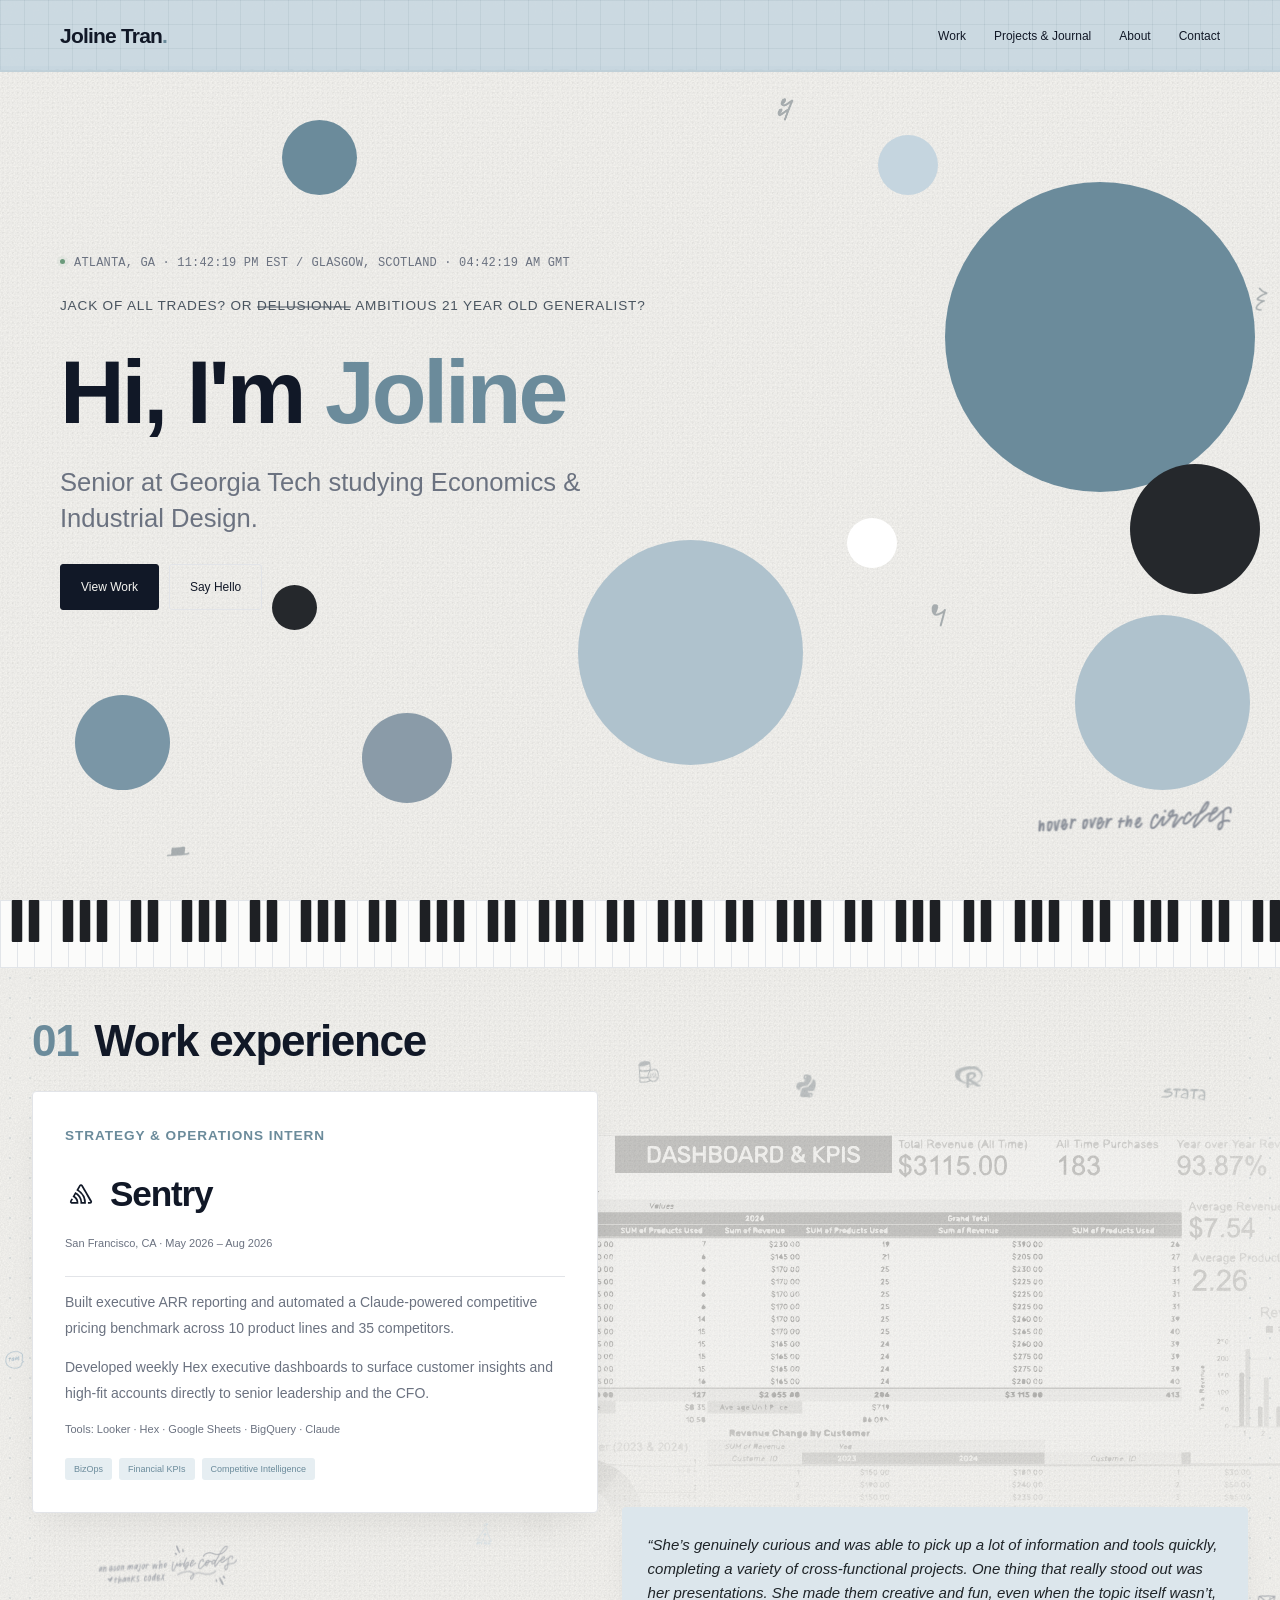
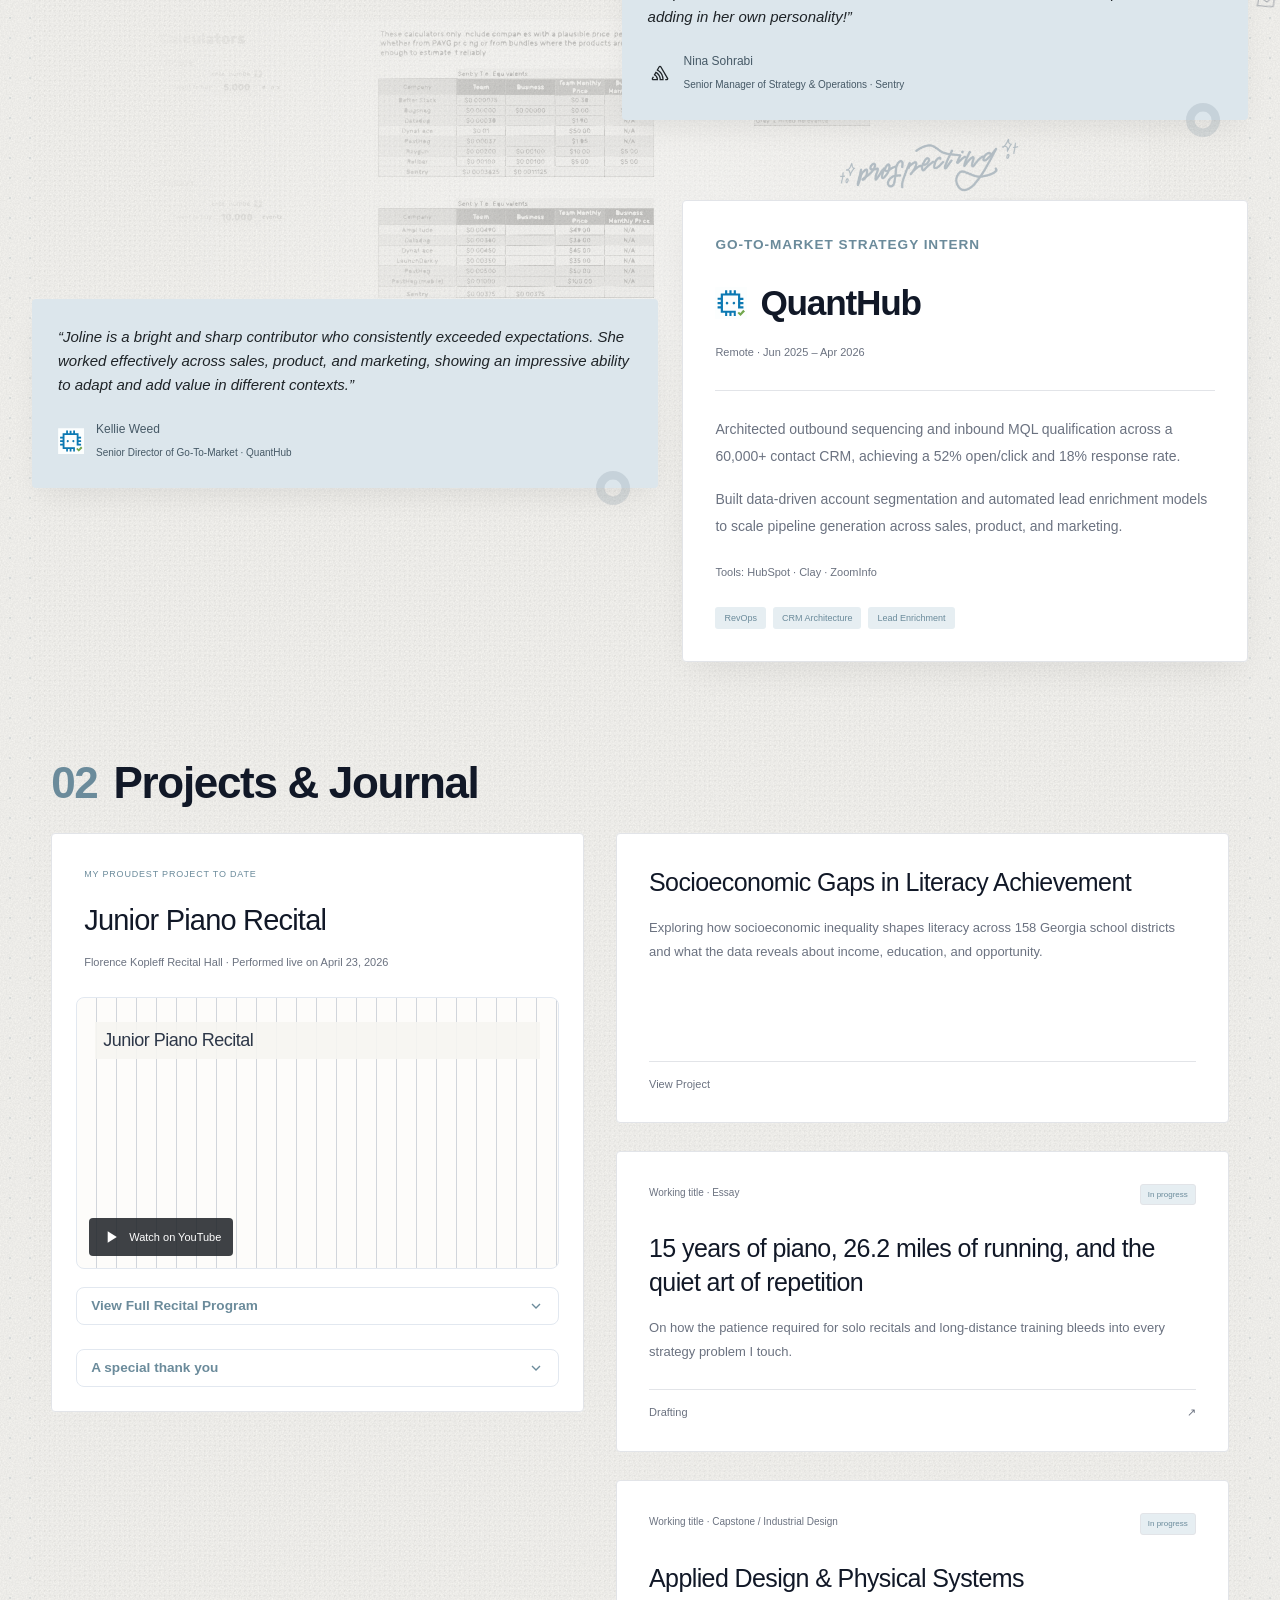
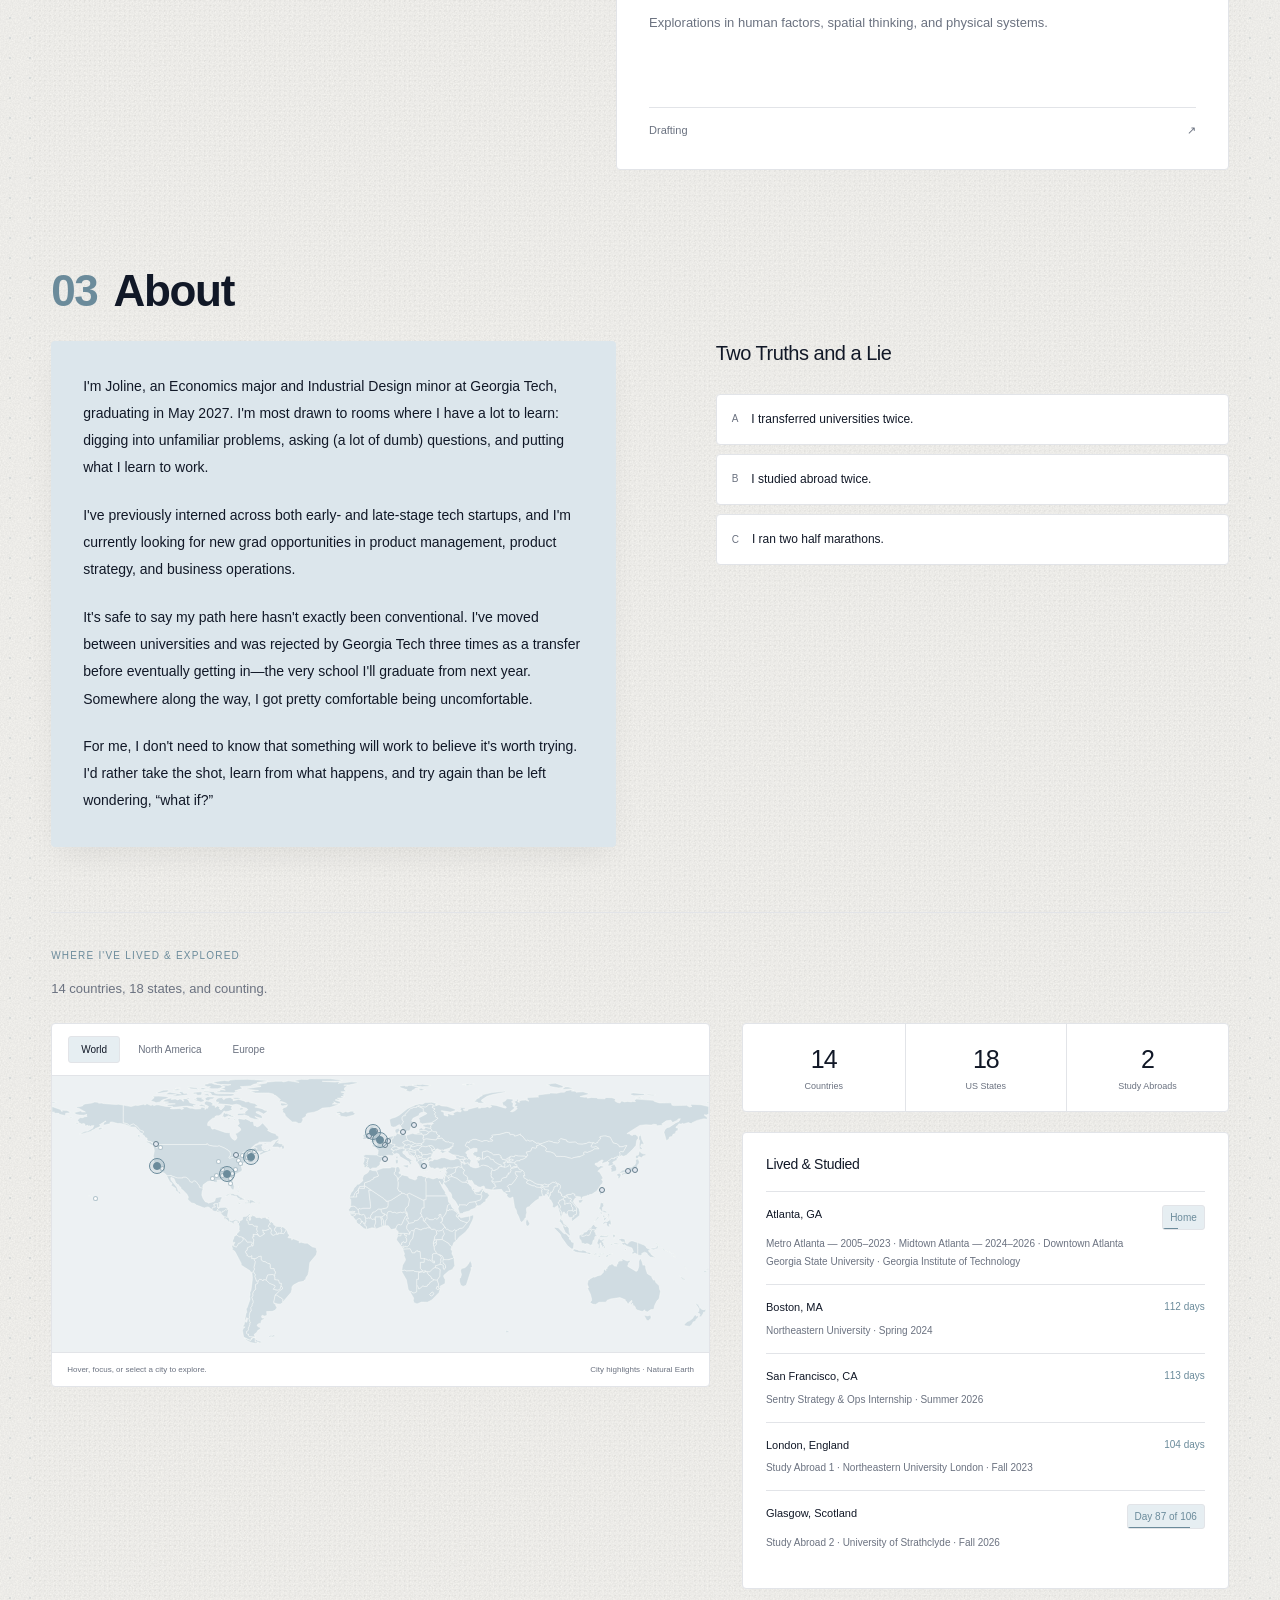
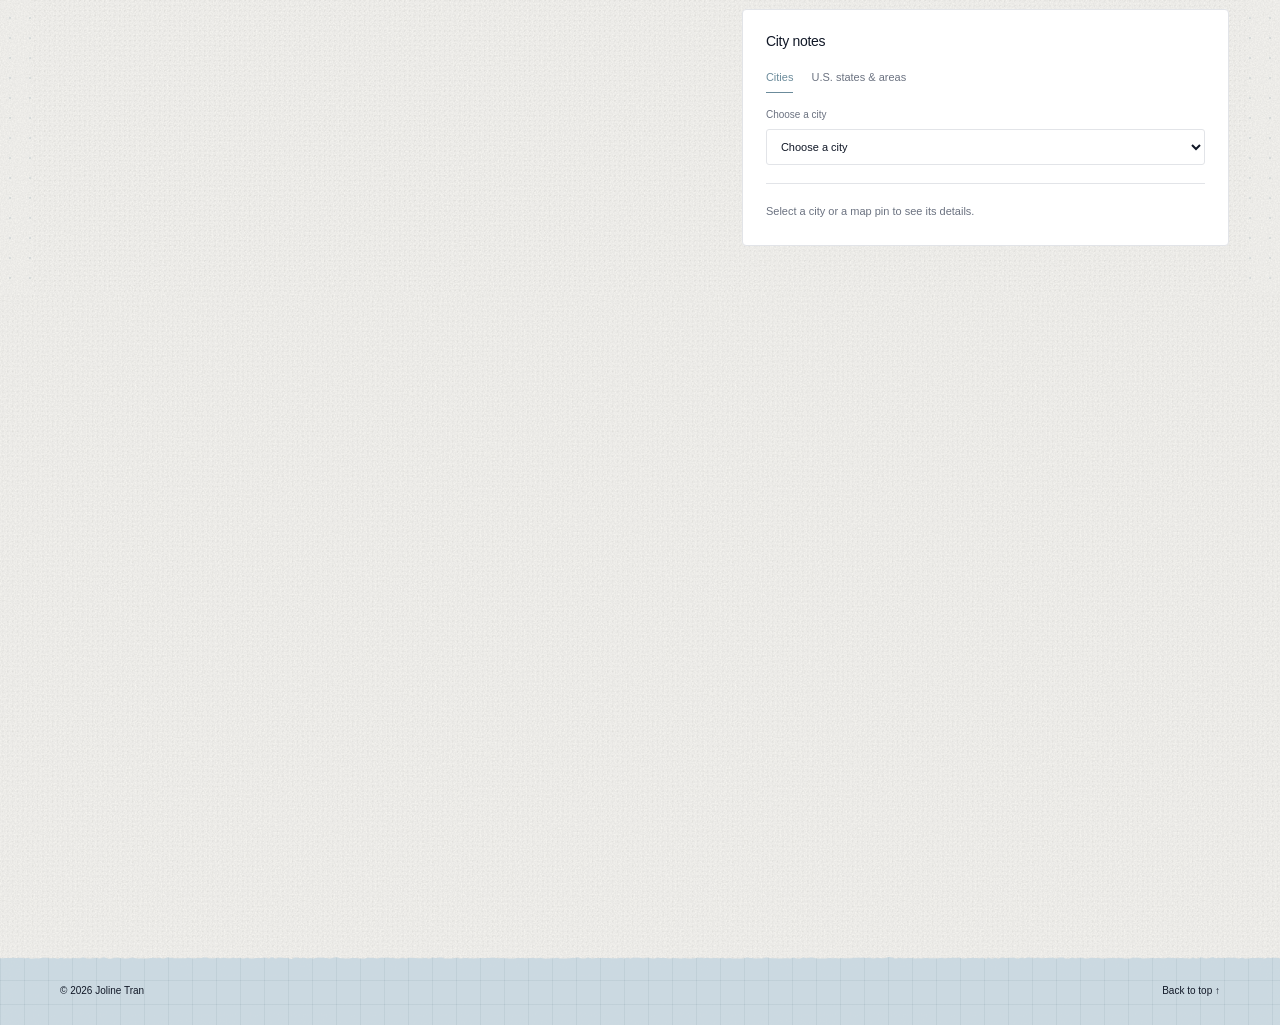
==== index.html @ c25ba2cf "Match header strip and Atlanta marker to existing blue tokens" ====
<!doctype html>
<html lang="en">
<head>
  <meta charset="UTF-8">
  <meta name="viewport" content="width=device-width, initial-scale=1">
  <meta name="description" content="Joline Tran — Product strategy and business operations, grounded in human-centered design. Economics and Industrial Design at Georgia Tech.">
  <meta name="color-scheme" content="light">
  <title>Joline Tran — Product Strategy & Operations</title>
  <link rel="icon" href="favicon.ico?v=20261021-treble-clef" sizes="16x16 32x32 48x48">
  <link rel="icon" type="image/png" sizes="16x16" href="favicon-16x16.png?v=20261021-treble-clef">
  <link rel="icon" type="image/png" sizes="32x32" href="favicon-32x32.png?v=20261021-treble-clef">
  <link rel="icon" type="image/svg+xml" sizes="any" href="favicon.svg?v=20261021-treble-clef">
  <link rel="stylesheet" href="style.css?v=20261022-header-home">
  <script src="script.js?v=20261021-state-places" defer></script>
</head>
<body>
  <a class="skip-link" href="#main">Skip to content</a>
  <header class="site-header">
    <nav class="container nav" aria-label="Main navigation">
      <a class="wordmark" href="#">Joline Tran<span class="accent">.</span></a>
      <div class="nav-links"><a href="#work">Work</a><a href="#projects">Projects &amp; Journal</a><a href="#about">About</a><a href="#contact">Contact</a></div>
    </nav>
  </header>
  <main id="main">
    <section id="hero" class="hero container" aria-labelledby="hero-title">
      <div class="hero-intro">
        <div class="hero-heading">
          <div class="local-time dual-time"><span class="live-dot" aria-hidden="true"></span><div class="clock-locations"><span class="clock-city">ATLANTA, GA · <time id="atlanta-clock">Eastern local time</time></span><span class="clock-divider" aria-hidden="true"> / </span><span class="clock-city">GLASGOW, SCOTLAND · <time id="glasgow-clock">UK local time</time></span></div></div>
          <p class="eyebrow">JACK OF ALL TRADES? OR <del class="animated-strike">DELUSIONAL</del> AMBITIOUS 21 YEAR OLD GENERALIST?</p>
          <h1 id="hero-title" class="hero-title" aria-label="Hi, I'm Joline"><span class="typewriter-line" aria-hidden="true"><span id="typewriter-prefix">Hi, I'm </span><span id="typewriter-name" class="accent-text">Joline</span><span class="typing-cursor">|</span></span></h1>
          <div class="hero-bottom"><p>Senior at Georgia Tech studying Economics &amp; Industrial Design.</p>
          <div class="hero-actions"><a class="button primary" href="#work">View Work <span aria-hidden="true" class="mobile-decorative-arrow">↘</span></a><a class="button" href="#contact">Say Hello <span aria-hidden="true" class="mobile-decorative-arrow">↗</span></a></div></div>
        </div>
        <div class="hero-geometry" aria-label="Photo previews and ambient circles">
          <button class="geo-orb photo-bubble photo-headshot" type="button" aria-label="Preview Copenhagen" aria-pressed="false"><span class="orb-surface"><img src="copenhagen-nyhavn.jpg" alt="Nyhavn in Copenhagen" decoding="async"></span></button>
          <button class="geo-orb photo-bubble photo-recital" type="button" aria-label="Preview piano recital" aria-pressed="false"><span class="orb-surface"><img src="piano-recital.jpg" alt="Piano recital" decoding="async"></span></button>
          <button class="geo-orb photo-bubble photo-travel" type="button" aria-label="Preview Joline and Mocha" aria-pressed="false"><span class="orb-surface"><img src="dog-mocha.jpg" alt="Joline and Mocha" decoding="async"></span></button>
          <button class="geo-orb photo-bubble photo-coffee" type="button" aria-label="Preview San Francisco" aria-pressed="false"><span class="orb-surface"><img src="sf-painted-ladies.jpg" alt="The Painted Ladies in San Francisco" decoding="async"></span></button>
          <button class="geo-orb photo-bubble photo-running" type="button" aria-label="Preview Stockholm" aria-pressed="false"><span class="orb-surface"><img src="stockholm.jpg" alt="Stockholm" decoding="async"></span></button>
          <span class="geo-orb ambient-bubble ambient-one" aria-hidden="true"><span class="orb-surface"></span></span>
          <span class="geo-orb ambient-bubble ambient-two" aria-hidden="true"><span class="orb-surface"></span></span>
          <span class="geo-orb ambient-bubble ambient-three" aria-hidden="true"><span class="orb-surface"></span></span>
          <span class="geo-orb ambient-bubble ambient-four" aria-hidden="true"><span class="orb-surface"></span></span>
          <span class="geo-orb ambient-bubble ambient-five" aria-hidden="true"><span class="orb-surface"></span></span>
        </div>
      </div>
      <div class="hero-rests" aria-hidden="true">
        <img class="music-rest rest-quarter" src="music-rests/hand-drawn-quarter-rest.svg" width="13" height="24" alt="" draggable="false" decoding="async">
        <img class="music-rest rest-eighth" src="music-rests/hand-drawn-eighth-rest.svg" width="16" height="24" alt="" draggable="false" decoding="async">
        <img class="music-rest rest-half" src="music-rests/hand-drawn-half-rest.svg" width="24" height="11" alt="" draggable="false" decoding="async">
        <img class="music-rest rest-sixteenth" src="music-rests/hand-drawn-sixteenth-rest.svg" width="17" height="24" alt="" draggable="false" decoding="async">
      </div>
      <div class="hero-hover-graphic" role="img" aria-label="Hover over the circles to reveal photos"><svg aria-hidden="true" focusable="false" width="150" height="86" viewBox="0 0 430 247" fill="none" xmlns="http://www.w3.org/2000/svg" xmlns:xlink="http://www.w3.org/1999/xlink">
<rect x="15" y="85" width="400" height="65" fill="url(#pattern0_5_39)"/>
<defs>
<pattern id="pattern0_5_39" patternContentUnits="objectBoundingBox" width="1" height="1">
<use xlink:href="#image0_5_39" transform="scale(0.00125 0.00769231)"/>
</pattern>
<image id="image0_5_39" width="800" height="130" preserveAspectRatio="none" xlink:href="[data-uri]"/>
</defs>
</svg></div>
    </section>
    <div class="piano-divider piano-marquee-wrapper" aria-hidden="true">
      <div class="piano-track"><svg class="piano-pattern" xmlns="http://www.w3.org/2000/svg" width="100%" height="68" focusable="false">
        <defs>
          <!-- Fixed units: seven 17px white keys and five 10.5 × 42px black keys. -->
          <pattern id="piano-octave" width="119" height="68" patternUnits="userSpaceOnUse">
            <rect class="piano-key-white" width="119" height="68"/>
            <path class="piano-key-separators" d="M0 .5H119 M0 67.5H119 M.5 0V68 M17.5 0V68 M34.5 0V68 M51.5 0V68 M68.5 0V68 M85.5 0V68 M102.5 0V68"/>
            <g class="piano-key-black">
              <rect x="11.75" width="10.5" height="42" rx="1"/>
              <rect x="28.75" width="10.5" height="42" rx="1"/>
              <rect x="62.75" width="10.5" height="42" rx="1"/>
              <rect x="79.75" width="10.5" height="42" rx="1"/>
              <rect x="96.75" width="10.5" height="42" rx="1"/>
            </g>
          </pattern>
        </defs>
        <rect width="100%" height="68" fill="url(#piano-octave)"/>
      </svg></div>
      <div class="piano-track" aria-hidden="true"><svg class="piano-pattern" xmlns="http://www.w3.org/2000/svg" width="100%" height="68" focusable="false">
        <defs>
          <!-- Fixed units: seven 17px white keys and five 10.5 × 42px black keys. -->
          <pattern id="piano-octave-copy" width="119" height="68" patternUnits="userSpaceOnUse">
            <rect class="piano-key-white" width="119" height="68"/>
            <path class="piano-key-separators" d="M0 .5H119 M0 67.5H119 M.5 0V68 M17.5 0V68 M34.5 0V68 M51.5 0V68 M68.5 0V68 M85.5 0V68 M102.5 0V68"/>
            <g class="piano-key-black">
              <rect x="11.75" width="10.5" height="42" rx="1"/>
              <rect x="28.75" width="10.5" height="42" rx="1"/>
              <rect x="62.75" width="10.5" height="42" rx="1"/>
              <rect x="79.75" width="10.5" height="42" rx="1"/>
              <rect x="96.75" width="10.5" height="42" rx="1"/>
            </g>
          </pattern>
        </defs>
        <rect width="100%" height="68" fill="url(#piano-octave-copy)"/>
      </svg></div>
    </div>
    <div class="work-canvas">
    <div class="framed-sections">
    <section class="section container experience-section work-section" id="work" aria-labelledby="work-title">
      <div class="section-heading"><h2 class="section-title" id="work-title"><span class="section-num">01</span> Work experience</h2></div>

      <div class="work-sticker-layer" aria-hidden="true">
        <img class="work-doodle-sticker sticker-icp" src="[data-uri]" alt="" width="52" style="--sticker-angle: -6deg; --sticker-width: 52px; --sticker-delay: 0ms" draggable="false">
        <img class="work-doodle-sticker sticker-envelope" src="[data-uri]" alt="" width="48" style="--sticker-angle: 8deg; --sticker-width: 48px; --sticker-delay: 85ms" draggable="false">
        <img class="work-doodle-sticker sticker-tam" src="[data-uri]" alt="" width="54" style="--sticker-angle: -5deg; --sticker-width: 54px; --sticker-delay: 170ms" draggable="false">
        <img class="work-doodle-sticker sticker-hello" src="[data-uri]" alt="" width="58" style="--sticker-angle: -4deg; --sticker-width: 58px; --sticker-delay: 255ms" draggable="false">
        <img class="work-doodle-sticker sticker-bottom-up" src="[data-uri]" alt="" width="60" style="--sticker-angle: 4deg; --sticker-width: 60px; --sticker-delay: 340ms" draggable="false">
        <img class="work-doodle-sticker work-tool-doodle tool-sql" src="coding-doodles/hand-drawn-sql.svg" width="68" height="75" alt="" data-tool="sql" style="--sticker-angle: -5deg; --sticker-width: 68px; --sticker-delay: 0ms" draggable="false" decoding="async">
        <img class="work-doodle-sticker work-tool-doodle tool-python" src="coding-doodles/hand-drawn-python.svg" width="64" height="78" alt="" data-tool="python" style="--sticker-angle: 6deg; --sticker-width: 64px; --sticker-delay: 100ms" draggable="false" decoding="async">
        <img class="work-doodle-sticker work-tool-doodle tool-r" src="coding-doodles/hand-drawn-r.svg" width="90" height="71" alt="" data-tool="r" style="--sticker-angle: -4deg; --sticker-width: 90px; --sticker-delay: 200ms" draggable="false" decoding="async">
        <img class="work-doodle-sticker work-tool-doodle tool-stata" src="coding-doodles/hand-drawn-stata.svg" width="144" height="43" alt="" data-tool="stata" style="--sticker-angle: 5deg; --sticker-width: 144px; --sticker-delay: 300ms" draggable="false" decoding="async">
        <img class="quanthub-annotation annotation-prospecting" src="coding-doodles/hand-drawn-prospecting.svg" width="288" height="86" alt="" aria-hidden="true" decoding="async">
        <img class="quanthub-annotation annotation-top-down" src="coding-doodles/hand-drawn-top-down.svg" width="75" height="133" alt="" aria-hidden="true" decoding="async">
      </div>
      <div class="work-gap-note" hidden role="img" aria-label="An econ major who vibe codes. Thanks Codex."><svg class="vibe-artwork" viewBox="0 0 698 251" fill="none" xmlns="http://www.w3.org/2000/svg" xmlns:xlink="http://www.w3.org/1999/xlink" aria-hidden="true" focusable="false">
<defs>
<pattern id="pattern0_14_49" patternContentUnits="objectBoundingBox" width="1" height="1">
<use xlink:href="#image0_14_49" transform="scale(0.00078125 0.00268817)"/>
</pattern>
<image id="image0_14_49" width="1280" height="372" preserveAspectRatio="none" xlink:href="[data-uri]"/>

<mask id="vibe-rest-mask" maskUnits="userSpaceOnUse" x="0" y="0" width="698" height="251"><rect width="698" height="251" fill="white"/><image x="29" y="33" width="640" height="186" href="[data-uri]"/></mask>
<mask id="vibe-word-mask" maskUnits="userSpaceOnUse" x="0" y="0" width="698" height="251"><image x="29" y="33" width="640" height="186" href="[data-uri]"/></mask>
<mask id="vibe-pen-mask" maskUnits="userSpaceOnUse" x="0" y="0" width="698" height="251"><g transform="translate(29 33) scale(.5)" fill="none" stroke="white" stroke-width="24" stroke-linecap="round" stroke-linejoin="round"><path class="vibe-ink-stroke" d="M689 158 L681 203 L681 225 L682 230 L685 234 L690 235 L694 233 L707 212 L718 188 L722 184 L726 183" pathLength="1" style="--ink-delay:0.0ms;--ink-duration:124.1ms"/><path class="vibe-ink-stroke" d="M726 183 L728 171" pathLength="1" style="--ink-delay:124.1ms;--ink-duration:9.5ms"/><path class="vibe-ink-stroke" d="M726 183 L729 186 L735 186 L738 185 L743 179 L754 176" pathLength="1" style="--ink-delay:133.6ms;--ink-duration:25.2ms"/><path class="vibe-ink-stroke" d="M754 176 L755 170 L758 166" pathLength="1" style="--ink-delay:158.8ms;--ink-duration:8.6ms"/><path class="vibe-ink-stroke" d="M754 176 L755 184" pathLength="1" style="--ink-delay:167.5ms;--ink-duration:6.2ms"/><path class="vibe-ink-stroke" d="M754 191 L755 184" pathLength="1" style="--ink-delay:173.7ms;--ink-duration:5.5ms"/><path class="vibe-ink-stroke" d="M755 184 L766 180 L773 173 L780 169 L791 170" pathLength="1" style="--ink-delay:179.2ms;--ink-duration:32.0ms"/><path class="vibe-ink-stroke" d="M791 187 L791 178" pathLength="1" style="--ink-delay:211.3ms;--ink-duration:7.7ms"/><path class="vibe-ink-stroke" d="M791 170 L794 169 L800 150 L812 122" pathLength="1" style="--ink-delay:219.0ms;--ink-duration:45.5ms"/><path class="vibe-ink-stroke" d="M791 170 L791 178" pathLength="1" style="--ink-delay:264.5ms;--ink-duration:5.9ms"/><path class="vibe-ink-stroke" d="M791 178 L796 178 L800 182" pathLength="1" style="--ink-delay:270.4ms;--ink-duration:7.9ms"/><path class="vibe-ink-stroke" d="M791 187 L800 184 L800 182" pathLength="1" style="--ink-delay:278.4ms;--ink-duration:9.5ms"/><path class="vibe-ink-stroke" d="M791 187 L791 189" pathLength="1" style="--ink-delay:287.9ms;--ink-duration:1.5ms"/><path class="vibe-ink-stroke" d="M817 193 L810 194 L802 202 L799 207 L799 217 L803 218 L810 214 L818 203 L818 194" pathLength="1" style="--ink-delay:289.4ms;--ink-duration:55.0ms"/><path class="vibe-ink-stroke" d="M800 182 L821 160 L826 158 L831 158 L832 161 L830 179" pathLength="1" style="--ink-delay:344.4ms;--ink-duration:48.2ms"/><path class="vibe-ink-stroke" d="M816 196 L814 197 L816 198 L816 196" pathLength="1" style="--ink-delay:392.5ms;--ink-duration:5.5ms"/><path class="vibe-ink-stroke" d="M816 196 L817 194" pathLength="1" style="--ink-delay:398.0ms;--ink-duration:2.2ms"/><path class="vibe-ink-stroke" d="M818 193 L830 179" pathLength="1" style="--ink-delay:400.3ms;--ink-duration:17.1ms"/><path class="vibe-ink-stroke" d="M830 179 L836 180" pathLength="1" style="--ink-delay:417.4ms;--ink-duration:4.8ms"/><path class="vibe-ink-stroke" d="M856 166 L852 171 L850 187 L852 193 L858 194 L863 192 L890 169 L899 165" pathLength="1" style="--ink-delay:422.1ms;--ink-duration:69.2ms"/><path class="vibe-ink-stroke" d="M856 166 L857 155 L861 149 L869 141 L878 140 L879 149 L874 157 L867 164 L856 166" pathLength="1" style="--ink-delay:491.3ms;--ink-duration:60.5ms"/><path class="vibe-ink-stroke" d="M968 149 L967 133 L958 132 L946 143 L939 152 L931 168 L925 191 L925 203 L928 211 L931 214 L937 216 L941 216 L948 213 L960 202 L980 177 L988 175" pathLength="1" style="--ink-delay:551.8ms;--ink-duration:155.0ms"/><path class="vibe-ink-stroke" d="M972 101 L973 96 L990 81 L1004 74 L1017 72 L1046 73 L1085 85 L1113 86" pathLength="1" style="--ink-delay:706.8ms;--ink-duration:123.4ms"/><path class="vibe-ink-stroke" d="M986 179 L984 180 L986 181 L986 179" pathLength="1" style="--ink-delay:830.2ms;--ink-duration:5.5ms"/><path class="vibe-ink-stroke" d="M986 179 L988 177" pathLength="1" style="--ink-delay:835.7ms;--ink-duration:3.0ms"/><path class="vibe-ink-stroke" d="M988 175 L993 162 L997 157 L999 157" pathLength="1" style="--ink-delay:838.7ms;--ink-duration:18.5ms"/><path class="vibe-ink-stroke" d="M988 177 L990 179 L990 184 L992 188 L1000 187 L1010 173 L1013 167 L1014 160" pathLength="1" style="--ink-delay:857.2ms;--ink-duration:41.3ms"/><path class="vibe-ink-stroke" d="M988 177 L988 175" pathLength="1" style="--ink-delay:898.4ms;--ink-duration:1.5ms"/><path class="vibe-ink-stroke" d="M999 157 L1002 146 L1010 141 L1020 141 L1022 146 L1022 152" pathLength="1" style="--ink-delay:899.9ms;--ink-duration:33.8ms"/><path class="vibe-ink-stroke" d="M999 157 L1001 159 L1014 160" pathLength="1" style="--ink-delay:933.7ms;--ink-duration:12.0ms"/><path class="vibe-ink-stroke" d="M1014 160 L1018 158 L1022 152" pathLength="1" style="--ink-delay:945.8ms;--ink-duration:10.1ms"/><path class="vibe-ink-stroke" d="M1022 152 L1041 150 L1043 152 L1049 153" pathLength="1" style="--ink-delay:955.9ms;--ink-duration:22.0ms"/><path class="vibe-ink-stroke" d="M1049 153 L1047 169 L1050 173 L1057 172 L1068 163 L1077 161" pathLength="1" style="--ink-delay:977.9ms;--ink-duration:40.5ms"/><path class="vibe-ink-stroke" d="M1049 153 L1051 153 L1054 148 L1065 139 L1074 139 L1081 146" pathLength="1" style="--ink-delay:1018.4ms;--ink-duration:32.4ms"/><path class="vibe-ink-stroke" d="M1077 161 L1078 163 L1075 179 L1075 190 L1078 192 L1081 191 L1087 187 L1107 159 L1121 144 L1132 141" pathLength="1" style="--ink-delay:1050.7ms;--ink-duration:85.2ms"/><path class="vibe-ink-stroke" d="M1077 161 L1081 146" pathLength="1" style="--ink-delay:1136.0ms;--ink-duration:13.2ms"/><path class="vibe-ink-stroke" d="M1081 146 L1087 143 L1093 130 L1100 120 L1112 95 L1113 86" pathLength="1" style="--ink-delay:1149.2ms;--ink-duration:62.6ms"/><path class="vibe-ink-stroke" d="M1113 86 L1122 81" pathLength="1" style="--ink-delay:1211.8ms;--ink-duration:9.5ms"/><path class="vibe-ink-stroke" d="M1122 81 L1125 70 L1135 55 L1160 24 L1169 16 L1177 12 L1189 12 L1191 17 L1189 27 L1184 36 L1170 54 L1141 77 L1132 81 L1122 81" pathLength="1" style="--ink-delay:1221.3ms;--ink-duration:165.8ms"/><path class="vibe-ink-stroke" d="M1132 141 L1134 156 L1138 158 L1145 158 L1161 149 L1189 127 L1200 124" pathLength="1" style="--ink-delay:1387.1ms;--ink-duration:71.7ms"/><path class="vibe-ink-stroke" d="M1132 141 L1133 138 L1138 135" pathLength="1" style="--ink-delay:1458.8ms;--ink-duration:8.0ms"/><path class="vibe-ink-stroke" d="M1138 135 L1139 124 L1145 116 L1155 109 L1162 109 L1164 112 L1164 117 L1162 121 L1150 132 L1138 135" pathLength="1" style="--ink-delay:1466.8ms;--ink-duration:64.1ms"/><path class="vibe-ink-stroke" d="M1196 177 L1186 179 L1181 182 L1168 197 L1166 205 L1167 214 L1170 221 L1175 225 L1182 224 L1188 216 L1194 198 L1196 177" pathLength="1" style="--ink-delay:1530.9ms;--ink-duration:102.2ms"/><path class="vibe-ink-stroke" d="M1196 177 L1197 172" pathLength="1" style="--ink-delay:1633.2ms;--ink-duration:4.4ms"/><path class="vibe-ink-stroke" d="M1197 172 L1197 159 L1201 130 L1200 124" pathLength="1" style="--ink-delay:1637.6ms;--ink-duration:37.1ms"/><path class="vibe-ink-stroke" d="M1197 172 L1229 170 L1248 166 L1258 160 L1272 147 L1273 139" pathLength="1" style="--ink-delay:1674.7ms;--ink-duration:70.4ms"/><path class="vibe-ink-stroke" d="M1200 124 L1215 108 L1227 101 L1236 101 L1238 104 L1238 116 L1234 124" pathLength="1" style="--ink-delay:1745.2ms;--ink-duration:54.8ms"/></g></mask>
</defs>
<rect class="vibe-rest-layer" x="29" y="33" width="640" height="186" fill="url(#pattern0_14_49)" mask="url(#vibe-rest-mask)"/>
<g class="vibe-word-layer" mask="url(#vibe-word-mask)"><g class="vibe-lettering" mask="url(#vibe-pen-mask)"><rect x="29" y="33" width="640" height="186" fill="url(#pattern0_14_49)"/></g></g>

<rect class="vibe-finished-art" x="29" y="33" width="640" height="186" fill="url(#pattern0_14_49)"/>
</svg></div>
      <div class="experience-rows">
        <article class="experience-row sentry-row" aria-labelledby="sentry-role-title">
          <div class="experience-copy"><span class="experience-role">STRATEGY &amp; OPERATIONS INTERN</span><h3 class="company-title" id="sentry-role-title"><a class="company-heading-link" href="https://sentry.io/" target="_blank" rel="noopener noreferrer"><svg class="sentry-glyph" xmlns="http://www.w3.org/2000/svg" viewBox="0 0 72 66" width="24" height="24" fill="currentColor" aria-hidden="true" focusable="false"><path d="M29,2.26a4.67,4.67,0,0,0-8,0L14.42,13.53A32.21,32.21,0,0,1,32.17,40.19H27.55A27.68,27.68,0,0,0,12.09,17.47L6,28a15.92,15.92,0,0,1,9.23,12.17H4.62A.76.76,0,0,1,4,39.06l2.94-5a10.74,10.74,0,0,0-3.36-1.9l-2.91,5a4.54,4.54,0,0,0,1.69,6.24A4.66,4.66,0,0,0,4.62,44H19.15a19.4,19.4,0,0,0-8-17.31l2.31-4A23.87,23.87,0,0,1,23.76,44H36.07a35.88,35.88,0,0,0-16.41-31.8l4.67-8a.77.77,0,0,1,1.05-.27c.53.29,20.29,34.77,20.66,35.17a.76.76,0,0,1-.68,1.13H40.6q.09,1.91,0,3.81h4.78A4.59,4.59,0,0,0,50,39.43a4.49,4.49,0,0,0-.62-2.28Z" transform="translate(11, 11)"/></svg>Sentry<span class="company-heading-arrow mobile-decorative-arrow" aria-hidden="true">↗</span></a></h3><p class="context">San Francisco, CA · May 2026 – Aug 2026</p><div class="experience-narrative"><p>Built executive ARR reporting and automated a Claude-powered competitive pricing benchmark across 10 product lines and 35 competitors.</p><p>Developed weekly Hex executive dashboards to surface customer insights and high-fit accounts directly to senior leadership and the CFO.</p></div><p class="tools">Tools: Looker · Hex · Google Sheets · BigQuery · Claude</p><div class="tags"><span>BizOps</span><span>Financial KPIs</span><span>Competitive Intelligence</span></div></div>
          <div class="experience-story"><div class="work-graphic-container sentry-graphic-overlap"><img src="sentry-dashboard.svg" alt="Sentry Dashboard &amp; KPIs" class="work-graphic-img" draggable="false" width="2256" height="1150" loading="lazy" decoding="async"></div><figure class="endorsement-card work-endorsement">
          <blockquote><p>“She’s genuinely curious and was able to pick up a lot of information and tools quickly, completing a variety of cross-functional projects. One thing that really stood out was her presentations. She made them creative and fun, even when the topic itself wasn’t, adding in her own personality!”</p></blockquote>
          <figcaption class="endorsement-author"><svg class="sentry-glyph" xmlns="http://www.w3.org/2000/svg" viewBox="0 0 72 66" width="24" height="24" fill="currentColor" aria-hidden="true" focusable="false"><path d="M29,2.26a4.67,4.67,0,0,0-8,0L14.42,13.53A32.21,32.21,0,0,1,32.17,40.19H27.55A27.68,27.68,0,0,0,12.09,17.47L6,28a15.92,15.92,0,0,1,9.23,12.17H4.62A.76.76,0,0,1,4,39.06l2.94-5a10.74,10.74,0,0,0-3.36-1.9l-2.91,5a4.54,4.54,0,0,0,1.69,6.24A4.66,4.66,0,0,0,4.62,44H19.15a19.4,19.4,0,0,0-8-17.31l2.31-4A23.87,23.87,0,0,1,23.76,44H36.07a35.88,35.88,0,0,0-16.41-31.8l4.67-8a.77.77,0,0,1,1.05-.27c.53.29,20.29,34.77,20.66,35.17a.76.76,0,0,1-.68,1.13H40.6q.09,1.91,0,3.81h4.78A4.59,4.59,0,0,0,50,39.43a4.49,4.49,0,0,0-.62-2.28Z" transform="translate(11, 11)"/></svg><div class="author-info"><span class="recommender">Nina Sohrabi</span><span class="recommender-role">Senior Manager of Strategy &amp; Operations · Sentry</span></div></figcaption>
        <svg class="reinforcement-sticker" viewBox="0 0 24 24" width="34" height="34" fill="none" aria-hidden="true" focusable="false"><circle class="sticker-band" cx="12" cy="12" r="9" stroke-width="6"/></svg></figure></div>
        </article>
        <article class="experience-row quanthub-row" aria-labelledby="quanthub-role-title">
          <div class="experience-main"><div class="experience-copy"><span class="experience-role">GO-TO-MARKET STRATEGY INTERN</span><h3 class="company-title" id="quanthub-role-title"><a class="company-heading-link" href="https://www.quanthub.com/" target="_blank" rel="noopener noreferrer"><svg class="quanthub-logo" aria-hidden="true" focusable="false" preserveAspectRatio="xMidYMid meet" version="1.1" xmlns="http://www.w3.org/2000/svg" xmlns:xlink="http://www.w3.org/1999/xlink" x="0px" y="0px" width="26" viewBox="0 0 200 200" enable-background="new 0 0 200 200" xml:space="preserve" height="26">
<path fill="#FCFEFE" opacity="1.000000" stroke="none" d="
M118.000000,201.000000
	C78.690948,201.000000 39.881901,201.000000 1.072848,201.000000
	C1.048564,200.857727 1.003002,200.715439 1.002996,200.573166
	C0.999957,134.114746 1.000000,67.656326 1.000000,1.098956
	C67.558884,1.098956 134.117950,1.098956 200.838516,1.098956
	C200.838516,67.666351 200.838516,134.333145 200.838516,201.000000
	C173.465561,201.000000 145.982788,201.000000 118.000000,201.000000
M51.483101,161.089066
	C55.249626,161.089066 59.016151,161.089066 63.276443,161.089066
	C63.276443,168.190384 63.276443,174.605789 63.276443,181.256592
	C67.710487,181.256592 71.637505,181.256592 76.213486,181.256592
	C76.213486,174.524796 76.213486,167.975784 76.213486,161.442215
	C81.102005,161.442215 85.337692,161.442215 90.034615,161.442215
	C90.034615,168.207809 90.034615,174.628983 90.034615,181.195190
	C94.591484,181.195190 98.676323,181.195190 103.227432,181.195190
	C103.227432,174.461395 103.227432,168.024399 103.227432,161.502289
	C108.063293,161.502289 112.423286,161.502289 117.235641,161.502289
	C117.235641,168.326218 117.235641,174.739578 117.235641,181.147476
	C121.768677,181.147476 125.828224,181.147476 129.876709,181.147476
	C129.876709,170.008102 129.876709,159.265625 129.876709,148.035889
	C102.945572,148.035889 76.355843,148.035889 49.791767,148.035889
	C49.791767,116.322289 49.791767,85.102478 49.791767,53.809540
	C81.264702,53.809540 112.365677,53.809540 144.040161,53.809540
	C144.040161,80.814217 144.040161,107.547531 144.040161,134.370392
	C155.647690,134.370392 166.675522,134.370392 177.637360,134.370392
	C177.637360,129.841736 177.637360,125.751953 177.637360,121.058098
	C170.903290,121.058098 164.506393,121.058098 158.149231,121.058098
	C158.149231,116.361427 158.149231,112.292641 158.149231,107.614975
	C164.908600,107.614975 171.310226,107.614975 177.648163,107.614975
	C177.648163,102.903053 177.648163,98.814140 177.648163,94.100464
	C170.934341,94.100464 164.538498,94.100464 158.091843,94.100464
	C158.091843,89.378860 158.091843,85.297951 158.091843,80.618660
	C164.786041,80.618660 171.193680,80.618660 177.532166,80.618660
	C177.532166,75.795624 177.532166,71.587181 177.532166,66.960464
	C170.821335,66.960464 164.551712,66.960464 157.651642,66.960464
	C157.651642,57.815586 157.651642,49.086655 157.651642,39.938156
	C148.410339,39.938156 139.806046,39.938156 130.628784,39.938156
	C130.628784,33.093212 130.628784,26.681356 130.628784,20.120140
	C125.941368,20.120140 121.845406,20.120140 117.175858,20.120140
	C117.175858,26.761169 117.175858,33.164875 117.175858,39.654575
	C112.389450,39.654575 108.186279,39.654575 103.584030,39.654575
	C103.584030,32.966377 103.584030,26.683224 103.584030,20.265747
	C98.969002,20.265747 94.770439,20.265747 89.962173,20.265747
	C89.962173,27.039574 89.962173,33.432510 89.962173,39.732178
	C85.250511,39.732178 81.159843,39.732178 76.471954,39.732178
	C76.471954,33.005695 76.471954,26.593723 76.471954,20.191898
	C71.774979,20.191898 67.686478,20.191898 63.011185,20.191898
	C63.011185,26.895334 63.011185,33.290550 63.011185,40.301453
	C53.708557,40.301453 44.987080,40.301453 35.873722,40.301453
	C35.873722,49.368473 35.873722,57.807106 35.873722,66.835449
	C29.070730,66.835449 22.681543,66.835449 16.251324,66.835449
	C16.251324,71.512672 16.251324,75.577293 16.251324,80.180817
	C22.989246,80.180817 29.395618,80.180817 35.669334,80.180817
	C35.669334,84.962540 35.669334,89.189651 35.669334,93.843712
	C28.999304,93.843712 22.732746,93.843712 16.193491,93.843712
	C16.193491,98.346718 16.193491,102.410461 16.193491,107.042809
	C22.833035,107.042809 29.237976,107.042809 35.792572,107.042809
	C35.792572,111.853600 35.792572,116.094589 35.792572,120.913971
	C29.128414,120.913971 22.725094,120.913971 16.228283,120.913971
	C16.228283,125.561691 16.228283,129.623718 16.228283,134.244080
	C22.934065,134.244080 29.336294,134.244080 36.171059,134.244080
	C36.171059,143.400467 36.171059,151.997925 36.171059,161.089447
	C41.241447,161.089447 45.866791,161.089447 51.483101,161.089066
M177.471039,162.970566
	C180.759552,159.957336 184.048065,156.944107 187.709793,153.588913
	C184.040176,149.909225 181.071609,146.932510 176.985962,142.835648
	C170.858902,149.643234 165.115189,156.024902 159.219543,162.575378
	C155.670151,159.291382 152.660645,156.506927 149.914383,153.966019
	C146.565659,156.898468 143.503525,159.579971 140.420486,162.279770
	C146.873535,168.814453 152.891953,174.909027 159.550385,181.651703
	C165.520004,175.436356 171.256271,169.463989 177.471039,162.970566
M83.548393,99.800812
	C83.053780,98.577957 82.743797,97.232819 82.030067,96.155083
	C79.857475,92.874458 76.745735,91.604965 72.965546,92.848602
	C69.041359,94.139595 66.956131,97.107353 67.119568,101.185158
	C67.276230,105.093925 69.666679,107.740364 73.381554,108.681702
	C77.176491,109.643326 80.296684,108.079163 82.313416,104.775421
	C83.061729,103.549545 83.214447,101.960106 83.548393,99.800812
M123.916840,106.496880
	C127.411407,101.430954 126.975227,96.825790 122.726189,93.926384
	C118.637466,91.136353 113.627762,92.205070 111.099190,96.483299
	C109.060852,99.932098 109.531357,103.324959 112.166298,106.136185
	C115.503052,109.696167 119.373253,109.882462 123.916840,106.496880
z"></path>
<path fill="#0B79B3" opacity="1.000000" stroke="none" d="
M50.987617,161.089264
	C45.866791,161.089447 41.241447,161.089447 36.171059,161.089447
	C36.171059,151.997925 36.171059,143.400467 36.171059,134.244080
	C29.336294,134.244080 22.934065,134.244080 16.228283,134.244080
	C16.228283,129.623718 16.228283,125.561691 16.228283,120.913971
	C22.725094,120.913971 29.128414,120.913971 35.792572,120.913971
	C35.792572,116.094589 35.792572,111.853600 35.792572,107.042809
	C29.237976,107.042809 22.833035,107.042809 16.193491,107.042809
	C16.193491,102.410461 16.193491,98.346718 16.193491,93.843712
	C22.732746,93.843712 28.999304,93.843712 35.669334,93.843712
	C35.669334,89.189651 35.669334,84.962540 35.669334,80.180817
	C29.395618,80.180817 22.989246,80.180817 16.251324,80.180817
	C16.251324,75.577293 16.251324,71.512672 16.251324,66.835449
	C22.681543,66.835449 29.070730,66.835449 35.873722,66.835449
	C35.873722,57.807106 35.873722,49.368473 35.873722,40.301453
	C44.987080,40.301453 53.708557,40.301453 63.011185,40.301453
	C63.011185,33.290550 63.011185,26.895334 63.011185,20.191898
	C67.686478,20.191898 71.774979,20.191898 76.471954,20.191898
	C76.471954,26.593723 76.471954,33.005695 76.471954,39.732178
	C81.159843,39.732178 85.250511,39.732178 89.962173,39.732178
	C89.962173,33.432510 89.962173,27.039574 89.962173,20.265747
	C94.770439,20.265747 98.969002,20.265747 103.584030,20.265747
	C103.584030,26.683224 103.584030,32.966377 103.584030,39.654575
	C108.186279,39.654575 112.389450,39.654575 117.175858,39.654575
	C117.175858,33.164875 117.175858,26.761169 117.175858,20.120140
	C121.845406,20.120140 125.941368,20.120140 130.628784,20.120140
	C130.628784,26.681356 130.628784,33.093212 130.628784,39.938156
	C139.806046,39.938156 148.410339,39.938156 157.651642,39.938156
	C157.651642,49.086655 157.651642,57.815586 157.651642,66.960464
	C164.551712,66.960464 170.821335,66.960464 177.532166,66.960464
	C177.532166,71.587181 177.532166,75.795624 177.532166,80.618660
	C171.193680,80.618660 164.786041,80.618660 158.091843,80.618660
	C158.091843,85.297951 158.091843,89.378860 158.091843,94.100464
	C164.538498,94.100464 170.934341,94.100464 177.648163,94.100464
	C177.648163,98.814140 177.648163,102.903053 177.648163,107.614975
	C171.310226,107.614975 164.908600,107.614975 158.149231,107.614975
	C158.149231,112.292641 158.149231,116.361427 158.149231,121.058098
	C164.506393,121.058098 170.903290,121.058098 177.637360,121.058098
	C177.637360,125.751953 177.637360,129.841736 177.637360,134.370392
	C166.675522,134.370392 155.647690,134.370392 144.040161,134.370392
	C144.040161,107.547531 144.040161,80.814217 144.040161,53.809540
	C112.365677,53.809540 81.264702,53.809540 49.791767,53.809540
	C49.791767,85.102478 49.791767,116.322289 49.791767,148.035889
	C76.355843,148.035889 102.945572,148.035889 129.876709,148.035889
	C129.876709,159.265625 129.876709,170.008102 129.876709,181.147476
	C125.828224,181.147476 121.768677,181.147476 117.235641,181.147476
	C117.235641,174.739578 117.235641,168.326218 117.235641,161.502289
	C112.423286,161.502289 108.063293,161.502289 103.227432,161.502289
	C103.227432,168.024399 103.227432,174.461395 103.227432,181.195190
	C98.676323,181.195190 94.591484,181.195190 90.034615,181.195190
	C90.034615,174.628983 90.034615,168.207809 90.034615,161.442215
	C85.337692,161.442215 81.102005,161.442215 76.213486,161.442215
	C76.213486,167.975784 76.213486,174.524796 76.213486,181.256592
	C71.637505,181.256592 67.710487,181.256592 63.276443,181.256592
	C63.276443,174.605789 63.276443,168.190384 63.276443,161.089066
	C59.016151,161.089066 55.249626,161.089066 50.987617,161.089264
z"></path>
<path fill="#72A74D" opacity="1.000000" stroke="none" d="
M177.231781,163.231079
	C171.256271,169.463989 165.520004,175.436356 159.550385,181.651703
	C152.891953,174.909027 146.873535,168.814453 140.420486,162.279770
	C143.503525,159.579971 146.565659,156.898468 149.914383,153.966019
	C152.660645,156.506927 155.670151,159.291382 159.219543,162.575378
	C165.115189,156.024902 170.858902,149.643234 176.985962,142.835648
	C181.071609,146.932510 184.040176,149.909225 187.709793,153.588913
	C184.048065,156.944107 180.759552,159.957336 177.231781,163.231079
z"></path>
<path fill="#127AB1" opacity="1.000000" stroke="none" d="
M83.593582,100.168640
	C83.214447,101.960106 83.061729,103.549545 82.313416,104.775421
	C80.296684,108.079163 77.176491,109.643326 73.381554,108.681702
	C69.666679,107.740364 67.276230,105.093925 67.119568,101.185158
	C66.956131,97.107353 69.041359,94.139595 72.965546,92.848602
	C76.745735,91.604965 79.857475,92.874458 82.030067,96.155083
	C82.743797,97.232819 83.053780,98.577957 83.593582,100.168640
z"></path>
<path fill="#137AB1" opacity="1.000000" stroke="none" d="
M123.627808,106.738213
	C119.373253,109.882462 115.503052,109.696167 112.166298,106.136185
	C109.531357,103.324959 109.060852,99.932098 111.099190,96.483299
	C113.627762,92.205070 118.637466,91.136353 122.726189,93.926384
	C126.975227,96.825790 127.411407,101.430954 123.627808,106.738213
z"></path>
</svg>QuantHub<span class="company-heading-arrow mobile-decorative-arrow" aria-hidden="true">↗</span></a></h3><p class="context">Remote · Jun 2025 – Apr 2026</p><div class="experience-narrative"><p>Architected outbound sequencing and inbound MQL qualification across a 60,000+ contact CRM, achieving a 52% open/click and 18% response rate.</p><p>Built data-driven account segmentation and automated lead enrichment models to scale pipeline generation across sales, product, and marketing.</p></div><p class="tools">Tools: HubSpot · Clay · ZoomInfo</p><div class="tags"><span>RevOps</span><span>CRM Architecture</span><span>Lead Enrichment</span></div></div></div>
          <div class="experience-story"><div class="work-graphic-container quanthub-graphic-overlap"><img src="calculators2-sentry.svg" alt="Sentry Pricing Calculator Models" class="work-graphic-img calculators-graphic" draggable="false" width="2748" height="1200" loading="lazy" decoding="async"></div><figure class="endorsement-card work-endorsement">
          <blockquote><p>“Joline is a bright and sharp contributor who consistently exceeded expectations. She worked effectively across sales, product, and marketing, showing an impressive ability to adapt and add value in different contexts.”</p></blockquote>
          <figcaption class="endorsement-author"><svg class="quanthub-logo" aria-hidden="true" focusable="false" preserveAspectRatio="xMidYMid meet" version="1.1" xmlns="http://www.w3.org/2000/svg" xmlns:xlink="http://www.w3.org/1999/xlink" x="0px" y="0px" width="26" viewBox="0 0 200 200" enable-background="new 0 0 200 200" xml:space="preserve" height="26">
<path fill="#FCFEFE" opacity="1.000000" stroke="none" d="
M118.000000,201.000000
	C78.690948,201.000000 39.881901,201.000000 1.072848,201.000000
	C1.048564,200.857727 1.003002,200.715439 1.002996,200.573166
	C0.999957,134.114746 1.000000,67.656326 1.000000,1.098956
	C67.558884,1.098956 134.117950,1.098956 200.838516,1.098956
	C200.838516,67.666351 200.838516,134.333145 200.838516,201.000000
	C173.465561,201.000000 145.982788,201.000000 118.000000,201.000000
M51.483101,161.089066
	C55.249626,161.089066 59.016151,161.089066 63.276443,161.089066
	C63.276443,168.190384 63.276443,174.605789 63.276443,181.256592
	C67.710487,181.256592 71.637505,181.256592 76.213486,181.256592
	C76.213486,174.524796 76.213486,167.975784 76.213486,161.442215
	C81.102005,161.442215 85.337692,161.442215 90.034615,161.442215
	C90.034615,168.207809 90.034615,174.628983 90.034615,181.195190
	C94.591484,181.195190 98.676323,181.195190 103.227432,181.195190
	C103.227432,174.461395 103.227432,168.024399 103.227432,161.502289
	C108.063293,161.502289 112.423286,161.502289 117.235641,161.502289
	C117.235641,168.326218 117.235641,174.739578 117.235641,181.147476
	C121.768677,181.147476 125.828224,181.147476 129.876709,181.147476
	C129.876709,170.008102 129.876709,159.265625 129.876709,148.035889
	C102.945572,148.035889 76.355843,148.035889 49.791767,148.035889
	C49.791767,116.322289 49.791767,85.102478 49.791767,53.809540
	C81.264702,53.809540 112.365677,53.809540 144.040161,53.809540
	C144.040161,80.814217 144.040161,107.547531 144.040161,134.370392
	C155.647690,134.370392 166.675522,134.370392 177.637360,134.370392
	C177.637360,129.841736 177.637360,125.751953 177.637360,121.058098
	C170.903290,121.058098 164.506393,121.058098 158.149231,121.058098
	C158.149231,116.361427 158.149231,112.292641 158.149231,107.614975
	C164.908600,107.614975 171.310226,107.614975 177.648163,107.614975
	C177.648163,102.903053 177.648163,98.814140 177.648163,94.100464
	C170.934341,94.100464 164.538498,94.100464 158.091843,94.100464
	C158.091843,89.378860 158.091843,85.297951 158.091843,80.618660
	C164.786041,80.618660 171.193680,80.618660 177.532166,80.618660
	C177.532166,75.795624 177.532166,71.587181 177.532166,66.960464
	C170.821335,66.960464 164.551712,66.960464 157.651642,66.960464
	C157.651642,57.815586 157.651642,49.086655 157.651642,39.938156
	C148.410339,39.938156 139.806046,39.938156 130.628784,39.938156
	C130.628784,33.093212 130.628784,26.681356 130.628784,20.120140
	C125.941368,20.120140 121.845406,20.120140 117.175858,20.120140
	C117.175858,26.761169 117.175858,33.164875 117.175858,39.654575
	C112.389450,39.654575 108.186279,39.654575 103.584030,39.654575
	C103.584030,32.966377 103.584030,26.683224 103.584030,20.265747
	C98.969002,20.265747 94.770439,20.265747 89.962173,20.265747
	C89.962173,27.039574 89.962173,33.432510 89.962173,39.732178
	C85.250511,39.732178 81.159843,39.732178 76.471954,39.732178
	C76.471954,33.005695 76.471954,26.593723 76.471954,20.191898
	C71.774979,20.191898 67.686478,20.191898 63.011185,20.191898
	C63.011185,26.895334 63.011185,33.290550 63.011185,40.301453
	C53.708557,40.301453 44.987080,40.301453 35.873722,40.301453
	C35.873722,49.368473 35.873722,57.807106 35.873722,66.835449
	C29.070730,66.835449 22.681543,66.835449 16.251324,66.835449
	C16.251324,71.512672 16.251324,75.577293 16.251324,80.180817
	C22.989246,80.180817 29.395618,80.180817 35.669334,80.180817
	C35.669334,84.962540 35.669334,89.189651 35.669334,93.843712
	C28.999304,93.843712 22.732746,93.843712 16.193491,93.843712
	C16.193491,98.346718 16.193491,102.410461 16.193491,107.042809
	C22.833035,107.042809 29.237976,107.042809 35.792572,107.042809
	C35.792572,111.853600 35.792572,116.094589 35.792572,120.913971
	C29.128414,120.913971 22.725094,120.913971 16.228283,120.913971
	C16.228283,125.561691 16.228283,129.623718 16.228283,134.244080
	C22.934065,134.244080 29.336294,134.244080 36.171059,134.244080
	C36.171059,143.400467 36.171059,151.997925 36.171059,161.089447
	C41.241447,161.089447 45.866791,161.089447 51.483101,161.089066
M177.471039,162.970566
	C180.759552,159.957336 184.048065,156.944107 187.709793,153.588913
	C184.040176,149.909225 181.071609,146.932510 176.985962,142.835648
	C170.858902,149.643234 165.115189,156.024902 159.219543,162.575378
	C155.670151,159.291382 152.660645,156.506927 149.914383,153.966019
	C146.565659,156.898468 143.503525,159.579971 140.420486,162.279770
	C146.873535,168.814453 152.891953,174.909027 159.550385,181.651703
	C165.520004,175.436356 171.256271,169.463989 177.471039,162.970566
M83.548393,99.800812
	C83.053780,98.577957 82.743797,97.232819 82.030067,96.155083
	C79.857475,92.874458 76.745735,91.604965 72.965546,92.848602
	C69.041359,94.139595 66.956131,97.107353 67.119568,101.185158
	C67.276230,105.093925 69.666679,107.740364 73.381554,108.681702
	C77.176491,109.643326 80.296684,108.079163 82.313416,104.775421
	C83.061729,103.549545 83.214447,101.960106 83.548393,99.800812
M123.916840,106.496880
	C127.411407,101.430954 126.975227,96.825790 122.726189,93.926384
	C118.637466,91.136353 113.627762,92.205070 111.099190,96.483299
	C109.060852,99.932098 109.531357,103.324959 112.166298,106.136185
	C115.503052,109.696167 119.373253,109.882462 123.916840,106.496880
z"></path>
<path fill="#0B79B3" opacity="1.000000" stroke="none" d="
M50.987617,161.089264
	C45.866791,161.089447 41.241447,161.089447 36.171059,161.089447
	C36.171059,151.997925 36.171059,143.400467 36.171059,134.244080
	C29.336294,134.244080 22.934065,134.244080 16.228283,134.244080
	C16.228283,129.623718 16.228283,125.561691 16.228283,120.913971
	C22.725094,120.913971 29.128414,120.913971 35.792572,120.913971
	C35.792572,116.094589 35.792572,111.853600 35.792572,107.042809
	C29.237976,107.042809 22.833035,107.042809 16.193491,107.042809
	C16.193491,102.410461 16.193491,98.346718 16.193491,93.843712
	C22.732746,93.843712 28.999304,93.843712 35.669334,93.843712
	C35.669334,89.189651 35.669334,84.962540 35.669334,80.180817
	C29.395618,80.180817 22.989246,80.180817 16.251324,80.180817
	C16.251324,75.577293 16.251324,71.512672 16.251324,66.835449
	C22.681543,66.835449 29.070730,66.835449 35.873722,66.835449
	C35.873722,57.807106 35.873722,49.368473 35.873722,40.301453
	C44.987080,40.301453 53.708557,40.301453 63.011185,40.301453
	C63.011185,33.290550 63.011185,26.895334 63.011185,20.191898
	C67.686478,20.191898 71.774979,20.191898 76.471954,20.191898
	C76.471954,26.593723 76.471954,33.005695 76.471954,39.732178
	C81.159843,39.732178 85.250511,39.732178 89.962173,39.732178
	C89.962173,33.432510 89.962173,27.039574 89.962173,20.265747
	C94.770439,20.265747 98.969002,20.265747 103.584030,20.265747
	C103.584030,26.683224 103.584030,32.966377 103.584030,39.654575
	C108.186279,39.654575 112.389450,39.654575 117.175858,39.654575
	C117.175858,33.164875 117.175858,26.761169 117.175858,20.120140
	C121.845406,20.120140 125.941368,20.120140 130.628784,20.120140
	C130.628784,26.681356 130.628784,33.093212 130.628784,39.938156
	C139.806046,39.938156 148.410339,39.938156 157.651642,39.938156
	C157.651642,49.086655 157.651642,57.815586 157.651642,66.960464
	C164.551712,66.960464 170.821335,66.960464 177.532166,66.960464
	C177.532166,71.587181 177.532166,75.795624 177.532166,80.618660
	C171.193680,80.618660 164.786041,80.618660 158.091843,80.618660
	C158.091843,85.297951 158.091843,89.378860 158.091843,94.100464
	C164.538498,94.100464 170.934341,94.100464 177.648163,94.100464
	C177.648163,98.814140 177.648163,102.903053 177.648163,107.614975
	C171.310226,107.614975 164.908600,107.614975 158.149231,107.614975
	C158.149231,112.292641 158.149231,116.361427 158.149231,121.058098
	C164.506393,121.058098 170.903290,121.058098 177.637360,121.058098
	C177.637360,125.751953 177.637360,129.841736 177.637360,134.370392
	C166.675522,134.370392 155.647690,134.370392 144.040161,134.370392
	C144.040161,107.547531 144.040161,80.814217 144.040161,53.809540
	C112.365677,53.809540 81.264702,53.809540 49.791767,53.809540
	C49.791767,85.102478 49.791767,116.322289 49.791767,148.035889
	C76.355843,148.035889 102.945572,148.035889 129.876709,148.035889
	C129.876709,159.265625 129.876709,170.008102 129.876709,181.147476
	C125.828224,181.147476 121.768677,181.147476 117.235641,181.147476
	C117.235641,174.739578 117.235641,168.326218 117.235641,161.502289
	C112.423286,161.502289 108.063293,161.502289 103.227432,161.502289
	C103.227432,168.024399 103.227432,174.461395 103.227432,181.195190
	C98.676323,181.195190 94.591484,181.195190 90.034615,181.195190
	C90.034615,174.628983 90.034615,168.207809 90.034615,161.442215
	C85.337692,161.442215 81.102005,161.442215 76.213486,161.442215
	C76.213486,167.975784 76.213486,174.524796 76.213486,181.256592
	C71.637505,181.256592 67.710487,181.256592 63.276443,181.256592
	C63.276443,174.605789 63.276443,168.190384 63.276443,161.089066
	C59.016151,161.089066 55.249626,161.089066 50.987617,161.089264
z"></path>
<path fill="#72A74D" opacity="1.000000" stroke="none" d="
M177.231781,163.231079
	C171.256271,169.463989 165.520004,175.436356 159.550385,181.651703
	C152.891953,174.909027 146.873535,168.814453 140.420486,162.279770
	C143.503525,159.579971 146.565659,156.898468 149.914383,153.966019
	C152.660645,156.506927 155.670151,159.291382 159.219543,162.575378
	C165.115189,156.024902 170.858902,149.643234 176.985962,142.835648
	C181.071609,146.932510 184.040176,149.909225 187.709793,153.588913
	C184.048065,156.944107 180.759552,159.957336 177.231781,163.231079
z"></path>
<path fill="#127AB1" opacity="1.000000" stroke="none" d="
M83.593582,100.168640
	C83.214447,101.960106 83.061729,103.549545 82.313416,104.775421
	C80.296684,108.079163 77.176491,109.643326 73.381554,108.681702
	C69.666679,107.740364 67.276230,105.093925 67.119568,101.185158
	C66.956131,97.107353 69.041359,94.139595 72.965546,92.848602
	C76.745735,91.604965 79.857475,92.874458 82.030067,96.155083
	C82.743797,97.232819 83.053780,98.577957 83.593582,100.168640
z"></path>
<path fill="#137AB1" opacity="1.000000" stroke="none" d="
M123.627808,106.738213
	C119.373253,109.882462 115.503052,109.696167 112.166298,106.136185
	C109.531357,103.324959 109.060852,99.932098 111.099190,96.483299
	C113.627762,92.205070 118.637466,91.136353 122.726189,93.926384
	C126.975227,96.825790 127.411407,101.430954 123.627808,106.738213
z"></path>
</svg><div class="author-info"><span class="recommender">Kellie Weed</span><span class="recommender-role">Senior Director of Go-To-Market · QuantHub</span></div></figcaption>
        <svg class="reinforcement-sticker" viewBox="0 0 24 24" width="34" height="34" fill="none" aria-hidden="true" focusable="false"><circle class="sticker-band" cx="12" cy="12" r="9" stroke-width="6"/></svg></figure></div>
        </article>
      </div>
    </section>
    <section class="section container projects-reflections" id="projects" aria-labelledby="projects-title">
      <div class="section-heading"><span id="journal" class="journal-anchor" aria-hidden="true"></span><h2 class="section-title" id="projects-title"><span class="section-num">02</span> Projects &amp; Journal</h2></div>
      <div class="reflections-layout">
        <article class="flagship-project" aria-labelledby="recital-title">
          <div class="flagship-copy"><span class="project-type">MY PROUDEST PROJECT TO DATE</span><h3 id="recital-title">Junior Piano Recital</h3><p class="context">Florence Kopleff Recital Hall · Performed live on April 23, 2026</p></div>
          <a href="https://www.youtube.com/watch?v=0lXD4k-HBIo" target="_blank" rel="noopener noreferrer" class="youtube-preview-card" aria-label="Watch Junior Piano Recital on YouTube">
            <div class="youtube-thumb-wrapper"><img src="https://img.youtube.com/vi/0lXD4k-HBIo/maxresdefault.jpg" alt="Junior Piano Recital Performance" class="youtube-thumb-img" width="1280" height="720" loading="lazy" decoding="async"><span class="youtube-fallback-title" aria-hidden="true">Junior Piano Recital</span><div class="youtube-play-badge"><svg width="20" height="20" viewBox="0 0 24 24" fill="white" aria-hidden="true"><path d="M8 5v14l11-7z"/></svg><span>Watch on YouTube</span></div></div>
          </a>
          <details class="recital-program-accordion"><summary class="program-summary"><span>View Full Recital Program</span><svg class="chevron-icon" width="16" height="16" viewBox="0 0 24 24" fill="none" stroke="currentColor" stroke-width="2" aria-hidden="true"><path d="M6 9l6 6 6-6"/></svg></summary><div class="program-content"><div class="program-piece"><strong>Beethoven:</strong> Sonata in D Minor, Op. 31 No. 2<ul class="movement-list"><li>I. Largo – Allegro</li><li>II. Adagio</li><li>III. Allegretto</li></ul></div><div class="program-piece"><strong>Debussy:</strong> La plus que lente</div><div class="program-piece"><strong>Chopin:</strong> Ballade No. 3 in A-flat Major, Op. 47</div><div class="program-piece"><strong>Prokofiev:</strong> Sonata in A Minor, Op. 28</div></div></details>
          <details class="recital-program-accordion recital-thanks-accordion"><summary class="program-summary"><span>A special thank you</span><svg class="chevron-icon" width="16" height="16" viewBox="0 0 24 24" fill="none" stroke="currentColor" stroke-width="2" aria-hidden="true"><path d="M6 9l6 6 6-6"/></svg></summary><div class="program-content"><p class="program-thanks-copy">I want to give a special thank you to <a href="https://thearts.gsu.edu/profile/geoffrey-j-haydon/" target="_blank" rel="noopener noreferrer">Dr. Geoffrey Haydon</a>. We started preparing for this recital during the Spring 2025 semester of my sophomore year at Georgia State University. Even after I transferred to Georgia Tech and was no longer his formal student, he continued our weekly lessons out of dedication and selflessness. His belief in me as a musician, despite my not being a piano performance major or minor, is the reason I am able to share this music with you today. I hope you enjoyed the performance!</p></div></details>
        </article>
        <div class="reflection-articles" aria-label="Journal and project articles">
          <a class="reflection-card journal-project-link" href="journal/socioeconomic-gaps-literacy-achievement/"><h3>Socioeconomic Gaps in Literacy Achievement</h3><p>Exploring how socioeconomic inequality shapes literacy across 158 Georgia school districts and what the data reveals about income, education, and opportunity.</p><span class="draft-action">View Project</span></a>
          <article class="reflection-card"><div class="reflection-meta"><span>Working title · Essay</span><span class="article-status">In progress</span></div><h3>15 years of piano, 26.2 miles of running, and the quiet art of repetition</h3><p>On how the patience required for solo recitals and long-distance training bleeds into every strategy problem I touch.</p><span class="draft-action" aria-disabled="true">Drafting <span aria-hidden="true" class="mobile-decorative-arrow">↗</span></span></article>
          <article class="reflection-card"><div class="reflection-meta"><span>Working title · Capstone / Industrial Design</span><span class="article-status">In progress</span></div><h3>Applied Design &amp; Physical Systems</h3><p>Explorations in human factors, spatial thinking, and physical systems.</p><span class="draft-action" aria-disabled="true">Drafting <span aria-hidden="true" class="mobile-decorative-arrow">↗</span></span></article>
        </div>
      </div>
    </section>
    <section class="section container" id="about" aria-labelledby="about-title">
      <div class="section-heading"><h2 class="section-title" id="about-title"><span class="section-num">03</span> About</h2></div>
      <div class="about-grid"><div class="bio"><p>I'm Joline, an Economics major and Industrial Design minor at Georgia Tech, graduating in May 2027. I'm most drawn to rooms where I have a lot to learn: digging into unfamiliar problems, asking (a lot of<span class="about-dumb-insertion"> <del class="animated-strike about-dumb-strike">dumb</del></span>) questions, and putting what I learn to work.</p><p>I've previously interned across both early- and late-stage tech startups, and I'm currently looking for new grad opportunities in product management, product strategy, and business operations.</p><p>It's safe to say my path here hasn't exactly been conventional. I've moved between universities and was rejected by Georgia Tech three times as a transfer before eventually getting in—the very school I'll graduate from next year. Somewhere along the way, I got pretty comfortable being uncomfortable.</p><p>For me, I don't need to know that something will work to believe it's worth trying. I'd rather take the shot, learn from what happens, and try again than be left wondering, “what if?”</p></div>
      <aside class="truth-quiz" aria-labelledby="quiz-title"><h3 id="quiz-title">Two Truths and a Lie</h3><div class="quiz-options"><button type="button" class="quiz-option" aria-pressed="false" aria-controls="quiz-reveal"><span aria-hidden="true">A</span> I transferred universities twice.</button><button type="button" class="quiz-option" aria-pressed="false" aria-controls="quiz-reveal"><span aria-hidden="true">B</span> I studied abroad twice.</button><button type="button" class="quiz-option" aria-pressed="false" aria-controls="quiz-reveal"><span aria-hidden="true">C</span> I ran two half marathons.</button></div><div id="quiz-reveal" class="quiz-reveal" role="status" aria-live="polite" aria-atomic="true"><div class="quiz-result" hidden><p>Plot twist: all three are true! Transferred from Northeastern to Georgia State to Georgia Tech, studied in London &amp; Glasgow for a semester each, and completed two half marathons.</p><img class="quiz-marathon-receipt" src="about-assets/first-half-marathon.jpg" width="1206" height="1876" alt="Joline’s Strava post celebrating her first half marathon in Atlanta, with a 13.26-mile distance, 2h 23m finish, and race-day photos." loading="lazy" decoding="async"></div></div><noscript><p>Plot twist: all three are true! Transferred from Northeastern to Georgia State to Georgia Tech, studied in London &amp; Glasgow for a semester each, and completed two half marathons.</p></noscript></aside></div>

      <section class="travel-section" aria-labelledby="travel-title">
        <div class="travel-heading"><div><h3 class="section-index" id="travel-title">WHERE I'VE LIVED &amp; EXPLORED</h3><p>14 countries, 18 states, and counting.</p></div></div>
        <div class="travel-layout">
        <div class="travel-map">
          <div class="map-toolbar"><div class="map-views" aria-label="Map view"><button type="button" data-map-view="world" aria-pressed="true">World</button><button type="button" data-map-view="north-america" aria-pressed="false">North America</button><button type="button" data-map-view="europe" aria-pressed="false">Europe</button></div></div>
          <div class="map-canvas">
            <!-- Public-domain geography: Natural Earth, 1:110m admin boundaries. -->
            <svg class="world-geography" viewBox="0 0 1000 420" aria-hidden="true" preserveAspectRatio="none"><g><path d="M1000.0,292.7L1000.0,294.2L996.5,295.5L996.1,294.4L1000.0,292.7ZM994.8,296.9L995.5,296.4L996.4,297.3L996.0,298.8L992.7,298.8L992.5,297.5L993.5,296.6L994.8,296.9Z"/><path d="M594.2,249.0L604.7,255.2L604.9,256.9L608.9,259.8L607.6,263.3L607.8,265.0L609.6,266.0L608.9,270.8L612.0,276.1L609.8,277.8L601.4,280.2L596.0,279.6L595.2,275.6L593.7,273.5L585.4,270.4L583.9,266.7L582.3,265.1L581.5,259.2L582.6,259.1L585.4,255.9L584.6,253.2L585.4,252.8L585.6,251.1L584.5,249.5L594.2,249.0Z"/><path d="M475.9,166.1L475.9,171.2L466.8,171.1L466.8,178.5L464.2,178.8L463.6,180.2L464.1,184.4L453.2,184.4L452.6,185.4L452.7,184.2L459.0,183.9L461.4,177.6L465.3,174.5L468.4,168.3L475.6,167.7L475.9,166.1Z"/><path d="M158.8,104.3L151.0,100.2L146.0,99.0L144.5,96.4L144.9,94.6L141.3,93.4L140.8,91.1L137.5,89.0L137.4,87.5L138.9,86.1L138.9,84.2L134.1,82.4L129.6,77.0L123.7,73.0L118.2,75.6L113.8,72.4L108.3,71.5L108.4,44.3L120.8,46.6L126.6,44.5L130.8,44.9L139.5,42.9L141.4,44.1L143.4,43.4L144.1,42.0L150.7,45.0L154.4,43.0L154.8,45.2L159.2,43.9L162.6,44.0L173.3,46.3L179.9,46.6L183.6,48.1L179.7,49.5L184.7,50.1L194.6,49.3L197.6,51.0L200.6,49.6L197.7,48.3L199.5,47.3L205.1,46.9L210.2,49.2L213.3,49.0L218.2,50.3L226.5,49.9L226.2,48.1L228.7,47.6L233.0,48.5L233.0,51.3L234.8,49.0L237.0,49.1L238.2,46.1L232.0,43.2L232.2,40.0L235.5,37.9L242.0,39.6L245.8,42.9L243.3,44.3L248.5,44.9L248.5,47.9L252.2,45.6L255.5,47.5L254.7,49.6L257.4,51.6L262.3,47.0L262.4,43.8L270.5,44.4L274.2,45.9L274.4,47.3L272.3,48.9L274.3,50.4L273.9,51.8L268.5,53.8L264.6,54.3L261.8,53.4L257.4,58.6L254.2,60.5L250.2,60.7L248.0,62.0L247.9,63.8L244.6,64.2L238.2,69.8L237.1,72.1L237.0,75.5L241.1,75.9L243.6,80.9L247.5,80.3L263.9,86.0L271.5,86.5L271.0,89.0L271.9,91.9L273.9,95.1L278.0,97.9L280.2,96.9L281.7,94.0L280.2,89.4L278.3,87.9L282.7,86.5L287.4,82.5L287.2,80.5L285.3,78.1L281.9,75.9L285.2,72.8L283.0,65.7L285.0,65.0L292.6,66.1L294.9,65.3L300.9,68.0L301.7,69.1L306.7,69.3L307.5,75.4L310.1,75.9L312.1,77.6L316.1,76.0L320.6,71.4L329.5,81.2L328.3,83.0L334.5,86.3L340.7,88.0L341.8,90.4L345.1,91.9L345.3,95.2L341.3,97.3L336.7,98.3L333.2,100.7L315.6,100.7L313.2,102.8L309.7,104.1L302.5,110.6L304.8,110.1L309.3,106.3L315.1,103.9L319.3,103.6L321.7,105.0L319.1,107.0L320.9,112.3L324.5,113.7L329.1,113.3L331.9,110.0L332.1,112.1L333.9,113.2L321.5,118.0L318.4,120.1L316.3,119.9L316.2,117.4L321.0,115.0L313.5,115.5L311.7,113.8L311.7,109.9L307.7,108.8L303.7,114.5L301.4,115.8L292.0,115.9L286.6,119.8L281.3,119.8L280.1,120.3L280.7,122.1L271.0,125.5L269.1,124.6L271.8,120.0L270.7,114.9L267.8,113.5L268.1,113.0L266.3,111.5L265.0,111.7L264.2,110.4L254.5,106.3L252.0,107.1L245.4,106.8L238.0,105.2L236.6,103.1L235.7,103.2L235.7,104.3L158.8,104.3ZM266.7,65.3L268.7,64.0L272.6,64.0L269.3,66.2L266.7,65.3ZM278.4,35.3L275.3,33.8L275.5,32.8L283.2,32.9L287.9,34.5L288.2,35.3L278.4,35.3ZM276.9,66.4L278.0,65.5L279.8,66.2L278.7,67.7L276.9,66.4ZM240.0,29.0L238.5,30.1L231.1,29.2L232.5,27.9L236.5,27.1L240.0,29.0ZM239.3,21.7L232.9,21.6L232.1,20.8L237.7,20.8L239.3,21.7ZM231.2,18.1L234.6,19.1L233.8,20.1L229.7,20.7L227.4,20.0L226.0,17.8L231.2,18.1ZM255.1,30.7L243.3,29.4L242.0,26.4L239.2,25.1L230.2,23.9L231.3,22.7L245.5,23.8L247.9,24.8L247.3,25.9L252.3,27.2L274.6,26.9L277.6,28.0L278.2,29.2L272.4,30.6L255.1,30.7ZM190.9,19.8L194.8,20.3L193.9,21.2L188.7,22.0L184.6,21.1L190.9,19.8ZM191.8,17.9L195.4,18.5L187.4,19.1L191.8,17.9ZM345.6,97.6L342.2,101.9L344.0,100.9L345.9,101.6L344.9,102.6L351.5,103.6L350.6,105.7L352.5,105.2L353.8,108.5L352.6,111.1L349.5,110.6L350.1,108.3L349.3,107.9L346.1,110.4L344.5,110.3L346.4,108.9L343.7,108.2L335.4,108.3L334.9,107.5L336.7,106.4L335.5,105.7L337.8,103.9L340.7,99.3L344.8,96.7L346.1,96.8L345.6,97.6ZM267.0,57.6L273.2,59.5L273.5,60.9L275.5,60.7L277.5,61.6L275.0,62.5L270.7,61.8L269.1,60.5L262.4,63.6L261.5,61.9L257.7,62.2L260.1,60.7L261.4,55.8L263.4,56.0L264.0,57.3L265.4,56.9L267.0,57.6ZM281.2,36.6L283.8,35.5L293.8,38.3L294.2,39.6L299.3,38.9L302.2,40.8L308.9,41.9L314.0,45.8L308.9,47.2L319.8,49.7L323.8,52.3L328.2,52.5L327.3,54.6L322.4,57.9L314.7,53.9L311.1,54.3L310.7,55.9L318.6,59.7L320.4,62.6L319.4,64.7L308.9,61.6L316.2,66.8L308.7,65.7L302.7,64.0L299.3,62.6L300.3,61.8L292.1,58.9L292.2,59.7L284.1,60.2L281.8,59.2L283.6,57.0L294.6,56.6L293.6,55.6L294.6,54.1L298.2,51.3L296.4,49.0L286.5,46.6L288.3,45.9L285.3,44.1L280.7,43.0L274.2,44.2L253.7,42.3L251.4,41.2L254.3,39.9L250.3,39.9L249.4,37.0L251.6,34.4L254.4,33.2L261.6,32.4L259.5,34.3L261.7,36.1L264.3,33.8L271.3,32.6L276.1,35.6L275.7,37.5L281.2,36.6ZM237.5,31.5L248.6,32.3L244.4,34.9L241.1,35.4L238.1,37.6L235.0,37.5L233.2,34.9L233.3,33.5L237.5,31.5ZM158.7,25.7L169.2,21.7L177.2,21.3L176.8,23.5L174.7,24.5L162.5,26.4L158.7,25.7ZM131.4,89.7L134.0,89.4L133.2,92.7L135.6,95.1L134.5,95.1L130.4,91.5L130.1,89.3L131.4,89.7ZM207.0,16.5L219.9,18.0L223.1,20.5L207.8,19.2L210.5,18.3L207.2,17.6L207.0,16.5ZM156.9,105.7L155.5,106.1L151.0,104.8L147.1,101.9L144.3,101.4L143.4,99.1L150.7,100.5L156.9,105.7ZM162.4,30.6L173.5,31.3L179.1,33.4L168.8,36.1L165.4,38.2L165.4,39.4L158.1,40.8L156.6,39.6L150.2,38.0L155.7,32.8L153.0,31.0L162.4,30.6ZM200.5,26.5L205.9,26.2L206.4,27.6L204.7,29.0L188.3,30.7L184.0,30.7L183.7,29.8L189.5,28.5L173.0,28.3L176.8,25.5L179.4,24.7L197.0,27.6L193.1,24.8L195.6,23.8L198.5,24.1L200.5,26.5ZM204.1,34.5L207.2,35.7L209.8,40.6L219.5,43.4L219.2,44.7L214.6,44.9L216.4,46.0L215.5,47.1L205.7,45.8L185.2,47.7L183.7,46.3L177.5,45.9L174.1,43.6L187.7,42.4L172.5,41.9L171.0,40.8L177.5,39.7L168.3,38.9L172.6,35.6L180.0,33.8L182.9,34.4L181.5,35.8L187.7,34.9L191.5,36.4L194.7,34.9L197.2,35.8L199.5,38.7L200.9,37.5L198.9,34.5L204.1,34.5ZM221.0,35.6L217.9,33.7L221.2,32.3L229.5,32.6L230.2,33.4L227.6,34.8L231.8,36.0L231.3,38.6L226.8,39.8L215.3,36.2L215.3,35.3L221.0,35.6ZM203.9,33.0L209.7,33.5L207.3,35.5L202.9,33.4L203.9,33.0ZM226.4,24.0L228.5,25.3L227.3,29.0L222.8,29.3L219.8,28.8L219.8,27.1L215.3,27.3L215.1,25.1L226.4,24.0ZM233.3,12.7L238.1,11.7L236.8,11.0L243.3,10.8L246.9,12.4L256.1,13.6L258.3,15.5L261.6,16.4L252.7,19.4L242.0,19.3L239.0,18.1L239.1,17.0L241.3,16.3L236.2,16.3L231.4,14.0L233.3,12.7ZM245.6,9.0L262.5,6.8L268.9,7.8L271.1,6.2L279.7,5.4L297.7,5.1L328.2,6.9L328.1,7.6L312.1,10.1L318.1,10.1L307.0,12.7L302.3,15.1L286.4,16.4L290.2,16.8L288.3,17.3L290.6,18.8L278.4,22.6L278.8,23.2L283.6,23.1L283.6,23.8L276.2,25.6L251.4,24.7L251.1,23.3L256.2,22.7L254.8,20.6L264.0,21.6L260.2,19.8L255.7,19.2L262.8,17.4L263.6,16.4L259.7,15.2L258.5,13.8L268.3,14.2L272.6,13.1L256.7,13.0L251.8,12.0L246.2,10.0L245.6,9.0ZM291.1,50.9L286.1,51.9L285.5,50.4L286.6,48.8L289.2,48.4L291.3,49.2L291.1,50.9ZM232.6,44.9L234.3,46.0L232.6,47.0L222.8,45.2L227.2,43.0L232.6,44.9ZM320.8,101.7L325.4,102.2L328.3,104.0L323.4,103.1L320.8,101.7ZM322.2,110.0L323.2,111.4L327.7,111.7L325.3,113.1L321.8,111.8L321.1,110.9L322.2,110.0Z"/><path d="M158.8,104.3L235.7,104.3L235.7,103.2L236.6,103.1L238.0,105.2L245.4,106.8L252.0,107.1L254.5,106.3L264.2,110.4L265.0,111.7L266.3,111.5L268.1,113.0L267.8,113.5L270.7,114.9L271.8,120.0L269.1,124.3L270.3,125.5L280.7,122.1L280.1,120.3L281.3,119.8L286.6,119.8L292.0,115.9L301.4,115.8L303.7,114.5L307.7,108.8L311.7,109.9L311.7,113.8L314.0,116.4L305.2,119.7L303.3,122.0L303.3,123.6L304.2,125.1L305.3,125.2L305.0,124.1L305.9,124.8L305.7,125.6L295.2,127.6L300.2,127.7L294.6,128.2L293.7,129.0L294.5,129.1L293.9,131.2L291.9,133.4L290.2,131.8L291.5,135.0L289.1,138.4L289.7,136.3L288.2,135.2L287.9,132.8L287.4,134.1L288.0,135.9L286.1,135.4L288.1,136.4L289.6,143.2L287.9,145.4L280.4,149.2L274.1,155.1L274.1,159.2L277.6,168.3L276.7,173.2L274.5,173.2L273.0,171.3L269.8,165.4L270.4,163.5L267.5,159.5L266.4,159.0L263.6,160.4L260.0,158.2L251.1,158.8L252.2,161.4L251.6,161.7L247.6,161.8L245.5,160.2L241.0,159.9L237.0,160.8L230.2,165.6L229.5,168.9L230.2,171.3L229.1,171.4L224.9,169.8L223.6,166.4L219.6,161.1L217.6,159.9L215.3,160.0L213.6,162.3L211.3,161.4L209.8,160.6L208.2,157.4L204.1,154.2L199.3,154.2L199.3,155.4L191.6,155.4L181.1,152.0L181.3,151.4L174.6,152.0L174.2,150.5L170.8,147.6L164.9,146.0L164.6,144.4L161.9,141.5L159.7,136.8L156.3,133.4L155.9,131.0L154.4,129.4L155.0,124.6L154.1,122.3L155.8,114.3L155.3,110.5L153.6,106.6L154.0,106.1L158.0,107.1L159.5,109.8L160.2,109.0L158.8,104.3ZM68.3,188.0L70.0,189.7L67.5,191.4L66.5,189.1L67.1,187.5L68.3,188.0ZM66.7,186.1L65.5,186.6L64.7,185.6L66.7,186.1ZM61.0,183.3L61.9,184.6L60.8,184.5L60.3,183.7L61.0,183.3ZM57.3,181.9L57.0,182.8L56.1,182.3L57.3,181.9ZM37.6,71.3L39.8,71.6L40.1,72.7L38.4,73.1L34.8,71.8L37.6,71.3ZM74.4,78.3L77.4,79.4L72.2,81.9L70.8,81.1L70.4,79.8L74.4,78.3ZM108.4,44.3L108.3,71.5L113.8,72.4L118.2,75.6L123.7,73.0L129.6,77.0L134.1,82.4L138.9,84.2L138.9,86.1L137.4,87.5L133.4,85.5L132.6,82.9L129.1,80.6L127.6,77.9L120.5,77.6L111.5,73.8L104.0,72.2L100.1,72.4L91.3,69.9L88.3,70.5L88.8,72.5L78.6,74.9L78.2,73.2L79.4,70.3L82.4,69.4L81.6,68.7L72.2,74.3L74.2,75.7L71.6,77.8L65.8,79.9L65.1,81.2L60.8,82.7L59.9,84.0L47.0,87.8L41.8,88.1L50.5,84.3L54.0,84.0L59.2,81.1L61.9,79.5L63.8,75.5L59.7,75.9L58.2,77.0L56.4,75.5L55.6,76.5L54.6,75.1L50.1,76.3L50.3,73.5L48.6,72.4L44.9,73.0L40.7,70.9L40.7,69.3L38.6,68.1L39.6,66.4L42.9,63.3L47.0,63.6L49.3,62.2L53.4,61.5L52.9,60.2L51.3,59.7L53.4,58.5L47.9,59.8L41.8,59.5L37.7,58.8L33.0,56.0L43.1,53.4L45.4,53.4L45.0,54.8L50.9,54.7L40.6,49.1L36.8,48.2L38.3,46.7L43.2,46.6L46.8,45.3L47.4,43.9L50.3,42.5L60.8,41.1L65.1,39.5L69.3,40.1L71.3,41.4L77.2,41.0L77.0,41.7L81.3,42.2L97.4,43.5L101.1,43.0L108.4,44.3ZM23.0,61.5L31.4,62.9L29.1,63.8L25.9,62.6L23.5,62.8L23.0,61.5Z"/><path d="M742.7,103.7L740.6,105.6L738.2,105.9L738.1,108.8L736.6,110.1L731.1,109.1L729.1,114.3L722.1,116.1L724.6,121.1L722.7,121.9L722.9,123.5L719.8,122.1L710.1,122.0L706.1,120.8L704.6,121.4L704.1,123.1L697.7,122.5L697.1,123.8L691.9,126.3L690.6,128.4L689.6,128.4L688.8,127.1L685.3,127.0L684.8,124.6L683.4,124.6L683.6,121.7L680.3,119.5L672.3,120.2L669.6,117.6L662.5,114.2L655.4,115.9L655.5,126.6L654.0,126.7L650.2,123.6L645.8,125.2L645.8,122.3L642.6,121.3L639.7,117.0L642.4,117.3L642.5,115.1L647.3,115.1L647.3,110.5L642.2,109.9L636.4,111.8L635.0,111.3L635.3,109.8L633.5,107.9L631.4,108.0L629.1,106.0L632.1,100.1L634.9,101.7L635.3,99.6L641.0,96.5L645.4,96.4L654.8,99.6L657.7,98.4L662.1,98.3L665.7,99.8L666.5,98.9L670.4,99.1L671.1,97.7L666.6,95.7L669.2,94.3L668.7,93.5L671.4,92.7L669.4,90.8L670.7,89.8L681.1,88.8L691.9,85.8L696.8,86.4L697.7,89.4L700.6,88.7L704.2,89.7L704.0,91.3L706.6,91.1L713.6,88.4L712.6,89.3L716.1,91.5L722.3,98.9L723.8,97.4L727.6,99.0L731.6,98.3L737.6,102.3L741.2,101.9L742.7,103.7Z"/><path d="M655.5,126.6L655.4,115.9L662.5,114.2L669.6,117.6L672.3,120.2L680.3,119.5L683.6,121.7L683.4,124.6L684.8,124.6L685.3,127.0L688.8,127.1L689.6,128.4L690.6,128.4L691.9,126.3L697.1,123.8L697.9,124.1L695.6,125.9L697.7,127.0L699.6,126.3L702.9,127.8L699.4,129.9L696.1,129.7L696.3,127.6L692.6,128.2L690.4,131.7L688.1,131.6L687.3,132.8L689.4,133.5L690.0,135.7L688.4,138.6L684.8,138.0L684.9,136.2L678.3,133.6L673.3,130.2L671.9,127.2L668.0,126.8L666.9,126.2L666.6,123.9L662.9,122.4L658.1,125.1L658.6,126.5L655.5,126.6Z"/><path d="M891.7,253.7L901.6,257.4L905.1,260.3L905.5,262.0L910.1,263.8L910.8,265.4L908.3,265.7L908.9,267.6L911.3,269.5L913.2,272.6L914.7,272.5L914.6,273.8L918.9,276.0L918.6,276.9L910.9,275.6L907.1,272.1L905.7,269.6L902.1,268.3L898.0,270.1L898.4,272.2L896.2,273.2L891.8,272.6L891.7,253.7ZM924.0,256.8L925.4,259.2L924.5,260.0L923.4,257.2L918.5,254.1L919.3,253.4L924.0,256.8ZM920.3,263.1L915.9,264.5L912.0,262.9L912.2,262.0L916.2,262.2L917.1,260.7L917.3,262.2L918.9,262.0L921.2,260.0L920.9,258.3L922.6,258.2L923.1,260.3L922.2,262.1L920.3,263.1ZM929.9,261.7L933.4,265.2L933.0,266.0L931.0,265.1L929.2,261.1L929.9,261.7Z"/><path d="M891.7,253.7L891.8,272.6L889.3,270.2L886.5,269.7L885.8,270.5L882.3,270.6L883.4,268.2L885.2,267.4L883.1,261.8L875.5,259.1L871.3,256.5L869.4,258.1L868.8,255.8L866.6,254.4L871.6,253.4L871.4,252.6L867.3,252.6L866.2,250.9L863.7,250.4L862.6,248.9L867.7,247.3L872.2,248.5L873.4,254.2L876.3,256.0L878.6,252.9L881.8,251.1L884.2,251.1L891.7,253.7ZM847.1,272.0L847.5,273.4L845.7,275.6L842.9,275.9L844.4,273.1L847.1,272.0ZM872.8,266.2L872.5,264.0L873.6,262.0L874.2,264.2L872.8,266.2ZM827.5,234.2L825.9,236.8L827.9,239.6L827.4,240.9L830.5,243.6L827.3,243.9L826.3,245.9L826.4,248.5L823.8,250.5L822.6,257.8L822.2,256.8L819.1,258.1L818.0,256.3L814.6,255.2L811.3,256.3L810.3,254.9L806.2,254.7L805.8,250.8L803.0,247.5L802.6,245.0L803.0,242.3L804.6,240.4L805.1,242.3L807.0,244.0L810.5,243.6L813.5,241.9L816.1,242.7L818.4,242.1L821.8,233.7L827.5,234.2ZM859.4,254.3L862.4,255.2L863.4,257.4L861.1,256.2L855.3,256.0L855.9,254.4L859.4,254.3ZM852.4,257.2L850.5,256.7L850.0,255.4L852.8,255.3L853.5,256.2L852.4,257.2ZM855.4,239.9L855.6,241.5L857.2,241.7L857.5,242.9L857.3,245.5L855.9,245.2L855.5,246.9L856.6,248.5L855.8,248.8L853.9,243.3L855.4,239.9ZM841.5,243.7L844.7,243.6L847.4,241.4L847.9,242.1L845.7,245.0L843.6,245.5L833.8,245.5L833.4,247.7L835.9,250.3L837.4,249.0L842.6,248.0L842.4,249.3L841.2,248.9L840.0,250.6L837.5,251.7L840.2,255.4L839.6,256.4L842.1,259.8L842.1,261.7L840.6,262.5L839.5,261.5L840.9,259.1L838.2,260.3L837.5,259.5L837.8,258.3L835.8,256.6L836.0,253.8L834.2,254.7L834.5,262.2L832.8,262.6L831.6,261.8L832.4,259.1L831.9,256.3L830.8,256.3L829.9,254.3L832.8,245.8L835.8,242.4L841.5,243.7ZM834.2,275.9L830.5,273.9L833.1,273.3L835.5,275.1L835.3,275.9L834.2,275.9ZM837.1,270.9L841.4,269.7L841.0,271.3L833.1,271.7L833.1,270.7L835.3,270.1L837.1,270.9ZM828.5,270.4L830.2,270.2L830.9,271.4L824.3,272.4L825.2,270.7L826.8,270.7L827.5,269.7L828.5,270.4ZM801.4,264.8L801.7,265.8L807.1,266.1L807.7,264.9L812.8,266.3L813.8,268.2L818.0,268.7L821.4,270.5L818.2,271.6L815.2,270.4L800.8,268.7L795.7,267.5L795.2,266.3L792.7,266.1L794.6,263.3L801.4,264.8ZM789.9,249.3L791.4,253.0L793.4,253.2L794.7,255.1L793.9,263.2L790.9,263.2L785.0,258.4L775.7,245.7L773.9,240.9L764.9,231.8L764.7,230.3L770.8,231.0L779.6,240.1L782.4,240.2L784.7,242.2L786.3,244.6L788.4,245.9L787.3,248.3L789.9,249.3Z"/><path d="M309.3,398.7L311.8,402.2L319.3,404.6L318.1,406.1L315.4,406.2L314.0,405.2L309.4,405.1L309.3,398.7ZM339.9,333.7L337.5,345.9L341.0,348.4L340.7,350.4L342.4,351.7L342.3,353.1L339.6,356.8L335.5,358.4L326.8,358.7L327.4,364.0L325.7,365.0L322.9,365.4L320.2,364.4L319.1,365.2L319.5,368.0L321.4,368.9L322.9,368.0L323.7,369.5L318.9,372.2L317.9,376.7L315.3,376.7L313.1,378.2L312.3,380.3L315.0,382.4L317.7,383.0L316.7,385.6L313.4,387.3L311.6,390.7L307.9,393.2L308.8,396.2L310.7,397.8L300.2,396.9L299.1,395.2L299.1,393.0L297.3,393.2L296.3,392.1L296.1,389.1L298.2,387.8L299.1,385.9L298.8,384.5L301.2,378.2L300.9,376.5L302.2,375.9L300.6,374.3L301.5,373.0L300.2,371.9L299.6,368.6L300.7,368.0L300.2,364.5L301.6,358.9L303.3,357.9L302.4,352.4L304.5,350.5L304.5,348.1L306.1,345.3L306.1,342.6L304.1,337.1L305.8,334.1L305.5,331.3L306.5,328.6L310.3,324.1L309.5,323.0L310.0,317.2L313.0,315.8L313.6,312.1L315.9,309.4L319.5,310.2L321.2,312.2L322.3,309.9L325.4,310.0L331.0,315.4L339.5,319.1L339.9,320.4L337.2,324.8L343.1,326.0L345.3,325.5L347.8,323.3L348.3,320.8L349.6,320.2L351.0,321.9L351.0,324.2L346.8,327.0L339.9,333.7Z"/><path d="M309.3,398.7L309.4,405.1L314.0,405.2L310.7,407.3L302.8,405.7L296.4,402.5L292.6,399.3L302.5,402.8L304.8,399.5L307.4,398.3L309.3,398.7ZM306.7,297.1L308.4,301.2L309.9,302.4L309.0,305.2L311.6,312.5L313.6,312.1L313.9,312.8L313.0,315.8L310.0,317.2L309.5,323.0L310.3,324.1L306.5,328.6L305.5,331.3L305.8,334.1L304.1,337.1L306.1,342.6L306.1,345.3L304.5,348.1L304.5,350.5L302.4,352.4L303.3,357.9L301.6,358.9L300.2,364.5L300.7,368.0L299.6,368.6L300.2,371.9L301.5,373.0L300.6,374.3L302.2,375.9L300.9,376.5L301.2,378.2L298.8,384.5L299.1,385.9L298.2,387.8L296.1,389.1L296.3,392.1L297.3,393.2L299.1,393.0L299.1,395.2L300.2,396.9L309.5,397.7L307.1,397.7L303.2,399.4L302.8,402.1L301.6,402.2L291.8,397.6L290.0,387.2L291.2,384.4L294.1,382.2L289.9,381.3L292.5,378.8L293.5,374.0L296.6,375.0L298.0,369.0L296.1,368.2L295.3,371.8L293.5,371.4L295.3,361.9L296.6,359.9L295.6,353.8L296.8,353.7L301.6,340.1L300.9,335.8L301.7,333.4L301.4,329.8L303.0,326.3L305.3,308.2L304.5,299.4L306.7,297.1Z"/><path d="M581.5,259.2L582.3,265.1L583.9,266.7L585.4,270.4L579.8,270.9L579.0,272.8L579.6,274.0L578.8,280.4L581.5,282.0L582.3,281.5L582.5,284.6L580.4,284.6L578.2,281.8L576.1,281.4L575.5,279.8L573.8,280.7L571.5,280.3L570.6,279.0L567.5,278.8L567.4,277.9L561.5,278.3L560.4,267.3L557.0,267.4L557.2,266.3L555.8,266.3L553.9,266.9L552.8,269.3L548.5,269.6L545.4,263.2L534.2,263.9L533.8,263.0L535.1,260.7L537.8,259.2L539.3,259.3L540.5,260.6L544.5,256.4L544.4,254.1L545.6,251.2L549.0,247.4L551.5,234.0L554.1,231.6L562.2,234.5L563.4,232.6L564.7,232.9L567.8,231.4L569.8,231.9L571.3,231.0L576.0,231.0L577.7,233.4L579.0,233.8L582.5,232.9L585.6,236.0L585.5,239.4L586.6,239.8L583.0,244.5L580.6,254.4L581.5,259.2Z"/><path d="M615.5,251.1L613.9,248.7L613.8,238.1L617.0,233.9L618.8,233.9L621.3,231.8L624.9,231.7L635.9,218.8L636.0,213.2L642.0,211.4L641.8,215.4L640.4,219.6L635.0,230.7L629.3,237.9L619.8,245.4L615.5,251.1Z"/><path d="M608.9,259.8L604.9,256.9L604.7,255.2L594.2,249.0L594.1,245.9L597.3,240.7L594.5,233.9L598.1,230.3L599.5,230.7L599.5,232.4L600.4,233.3L602.4,233.3L605.9,235.8L609.9,236.3L613.2,233.9L614.4,234.9L616.3,234.9L613.8,238.1L613.9,248.7L615.5,251.1L611.8,253.7L610.0,258.8L608.9,259.8Z"/><path d="M568.2,222.4L565.2,220.3L565.4,217.0L563.8,215.2L561.9,209.6L560.9,209.7L562.5,205.4L562.0,204.7L564.0,200.8L566.4,201.0L566.2,188.3L569.4,188.3L569.4,182.5L602.4,182.5L604.1,192.3L606.7,194.1L602.4,197.1L600.8,206.9L596.5,214.6L595.2,215.4L594.4,221.1L593.7,216.3L592.2,215.2L592.2,210.9L591.0,210.7L589.1,211.5L590.0,214.1L587.1,217.8L585.7,218.1L583.3,216.4L580.5,219.0L574.3,218.8L571.6,216.1L569.6,216.4L568.2,220.4L566.4,221.2L568.2,222.4Z"/><path d="M566.2,189.5L566.4,201.0L564.0,200.8L562.0,204.7L562.5,205.4L560.9,209.7L561.9,209.6L563.5,213.9L560.3,215.6L558.3,218.8L555.7,220.1L552.3,220.2L552.5,221.2L549.9,223.4L542.4,224.7L542.9,223.9L541.6,220.7L538.8,218.5L539.4,217.2L543.0,217.3L541.5,214.7L540.5,207.6L538.8,207.5L538.8,205.7L537.6,204.6L538.8,200.8L542.4,198.0L544.2,187.2L541.9,184.5L541.3,180.0L544.1,178.4L566.2,189.5Z"/><path d="M300.8,189.1L300.8,191.8L300.2,192.3L300.8,193.9L294.7,194.0L293.2,193.1L293.4,192.1L298.1,192.8L299.1,192.1L297.8,189.8L296.1,189.3L296.7,188.5L300.8,189.1Z"/><path d="M300.8,193.9L300.2,192.3L301.1,188.6L305.7,189.3L306.2,190.3L307.7,190.3L307.6,191.1L310.2,192.3L309.2,193.5L305.7,192.8L304.1,193.5L303.7,192.8L301.7,195.2L300.8,193.9Z"/><path d="M996.5,40.3L1000.0,39.1L1000.0,41.0L997.0,41.2L996.5,40.3ZM636.4,111.8L635.1,113.5L632.4,114.0L629.7,117.0L632.2,119.7L631.9,121.7L635.0,125.1L632.8,127.0L627.2,124.3L626.3,123.1L622.0,122.9L617.8,121.0L611.0,120.4L601.9,115.2L603.9,114.7L606.2,112.3L604.6,111.1L608.7,109.9L608.7,109.3L606.2,109.8L606.3,108.5L610.4,107.5L610.2,104.9L611.3,102.5L605.6,101.6L603.9,100.3L601.7,100.7L598.2,99.7L597.3,97.9L595.1,97.7L595.5,96.3L593.8,94.6L588.3,95.3L587.0,92.5L590.8,91.7L588.1,90.4L585.4,87.4L585.8,85.3L581.6,85.0L578.3,83.5L577.1,80.4L575.8,79.7L577.0,78.8L576.2,76.1L578.1,74.4L577.7,73.9L580.9,72.3L578.0,71.0L586.5,65.6L587.5,64.1L583.4,62.1L584.6,60.2L582.1,58.1L583.9,55.6L580.7,52.3L583.3,50.1L579.0,48.2L579.4,46.2L589.3,43.7L593.8,45.5L601.4,46.2L614.1,50.8L614.2,52.7L606.6,55.0L594.2,52.8L592.2,53.2L596.7,55.3L597.1,59.6L602.8,61.3L603.2,59.9L601.5,58.6L603.3,57.5L610.0,59.3L612.3,58.6L610.5,56.5L616.9,53.7L622.1,54.8L623.7,52.8L621.4,51.1L622.7,49.4L620.7,47.6L628.5,48.5L630.1,50.1L626.5,50.5L626.6,52.1L628.7,53.1L633.0,52.5L633.7,50.6L649.2,46.8L651.3,46.9L648.6,48.7L652.0,49.0L654.0,48.0L659.2,47.9L663.3,46.7L666.5,48.4L669.7,46.5L666.8,44.8L668.2,43.9L676.4,44.8L690.3,49.0L692.2,47.5L689.3,45.3L685.9,45.0L686.8,43.7L685.3,40.5L690.4,37.8L692.2,35.2L694.3,34.6L701.6,35.4L702.2,37.0L699.6,39.4L701.3,40.3L702.2,42.3L701.6,46.3L704.6,48.1L703.4,50.0L698.0,54.1L701.2,54.5L705.3,52.7L706.1,51.3L708.5,49.9L706.9,48.3L708.2,46.4L705.1,46.1L704.4,44.5L706.7,41.6L703.1,39.3L708.0,37.3L707.4,35.2L708.8,35.2L710.2,36.8L709.1,39.6L712.1,40.1L710.8,38.0L715.5,36.9L721.3,36.7L726.4,38.4L723.9,36.0L723.6,32.9L741.2,32.0L738.9,30.5L742.1,28.6L758.1,26.7L759.0,25.9L768.6,26.3L774.8,24.8L779.9,24.8L783.3,22.3L789.9,21.2L794.6,22.1L790.8,22.8L797.1,23.2L797.9,24.7L808.5,24.0L817.0,26.5L816.3,28.0L803.9,31.3L811.4,32.5L813.9,31.9L815.4,33.8L821.0,32.6L829.9,33.1L830.6,34.4L842.2,34.8L842.4,32.6L852.7,33.1L857.2,34.6L858.5,36.5L856.8,37.7L860.3,40.0L864.7,41.2L867.4,38.1L871.8,39.4L876.6,38.7L881.9,39.5L884.0,38.7L888.5,39.1L886.5,36.4L890.2,35.2L915.3,37.1L917.6,38.8L924.9,41.0L941.7,40.9L944.0,42.1L943.6,44.3L947.1,45.1L966.2,44.7L971.0,47.2L974.5,46.3L972.2,44.5L973.5,43.2L988.1,43.8L1000.0,46.5L1000.0,58.0L996.4,59.3L992.8,59.1L998.3,63.8L997.9,65.7L992.7,65.1L982.4,67.6L974.2,71.4L973.1,72.8L969.2,70.8L961.9,73.0L960.7,72.0L958.0,73.2L954.3,72.8L953.4,74.7L950.0,77.5L950.1,78.7L953.3,79.3L952.9,83.5L950.4,83.6L949.2,86.1L950.3,87.3L945.5,88.8L944.5,92.1L940.4,92.8L939.5,95.8L935.5,98.5L931.8,85.8L933.1,81.8L935.4,80.0L935.6,78.7L939.9,78.0L949.6,71.4L954.6,69.1L956.9,65.0L953.5,65.3L951.8,67.7L944.8,70.8L942.5,67.3L935.3,68.3L928.4,73.1L930.7,74.9L920.2,75.9L920.4,73.9L916.1,73.4L912.6,74.8L904.1,74.3L895.0,75.2L875.4,87.7L879.7,88.0L881.1,89.9L883.8,90.5L885.6,89.1L888.6,89.2L892.6,92.4L892.7,94.9L890.5,97.8L889.1,105.9L883.9,112.1L874.6,120.5L870.9,122.2L869.2,122.2L867.4,120.8L863.3,123.9L862.9,121.9L864.3,121.9L864.7,118.4L864.0,116.0L866.3,114.9L869.7,115.4L875.1,105.8L868.1,107.8L863.9,107.8L862.7,105.1L859.4,103.0L854.6,102.1L849.9,93.3L843.3,91.4L836.1,92.0L833.8,93.4L835.3,94.1L835.4,95.7L831.3,99.7L831.4,101.0L827.4,102.8L824.1,101.7L820.8,101.9L817.7,100.7L813.6,102.7L807.4,103.9L801.3,103.5L796.9,100.6L788.0,101.1L784.0,99.9L783.5,97.7L774.6,95.4L771.7,98.5L772.9,100.2L770.2,102.2L763.4,101.3L761.5,100.0L756.2,99.1L746.7,102.9L742.7,103.7L741.2,101.9L737.6,102.3L731.6,98.3L727.6,99.0L723.8,97.4L722.3,98.9L716.1,91.5L712.6,89.3L713.6,88.4L706.6,91.1L704.0,91.3L704.2,89.7L700.6,88.7L697.7,89.4L696.8,86.4L691.9,85.8L681.1,88.8L670.7,89.8L669.4,90.8L671.4,92.7L668.7,93.5L669.2,94.3L666.6,95.7L671.1,97.7L670.4,99.1L666.5,98.9L665.7,99.8L662.1,98.3L657.7,98.4L654.8,99.6L645.4,96.4L641.0,96.5L635.3,99.6L634.9,101.7L632.1,100.1L629.1,106.0L631.4,108.0L633.5,107.9L635.3,109.8L635.0,111.3L636.4,111.8ZM760.5,11.5L766.5,10.9L778.3,15.1L777.6,17.7L771.5,18.1L759.2,16.1L757.1,14.1L753.3,13.5L760.5,11.5ZM785.7,16.6L792.7,18.2L791.9,19.4L776.2,20.5L781.3,16.7L785.7,16.6ZM885.6,25.7L903.0,27.3L900.8,29.5L886.0,30.1L880.5,28.2L882.0,26.2L885.6,25.7ZM911.7,28.0L918.7,28.7L915.5,29.9L905.9,28.5L906.6,27.5L911.7,28.0ZM888.5,33.7L894.6,32.3L898.9,34.1L888.5,33.7ZM624.6,12.8L634.2,12.2L634.8,13.0L639.0,11.8L643.1,12.5L632.2,14.5L629.2,13.8L630.8,12.9L624.6,12.8ZM563.1,88.8L554.6,88.6L555.2,87.3L559.1,86.3L563.2,87.3L563.1,88.8ZM648.6,32.6L655.3,30.0L654.5,28.7L669.9,25.3L689.3,23.3L691.3,24.5L671.1,28.2L662.4,31.0L653.9,36.6L654.5,39.0L659.8,41.4L649.1,41.2L648.4,40.0L643.3,39.2L642.9,37.6L645.8,37.0L645.7,35.4L651.2,32.9L648.6,32.6ZM897.0,90.6L897.9,96.3L901.8,104.3L897.7,103.4L896.0,107.6L898.7,110.5L898.6,112.6L896.5,110.8L894.7,113.1L894.2,104.7L894.9,98.6L893.3,95.8L893.6,91.8L896.1,90.5L895.0,89.1L896.3,88.7L897.0,90.6ZM14.1,51.5L13.8,53.3L15.7,54.1L15.1,52.0L22.6,52.4L28.1,55.1L25.3,56.4L20.7,56.7L20.7,59.5L19.6,60.1L11.2,58.2L10.5,56.9L4.6,56.8L3.0,55.8L3.6,54.7L0.3,55.4L1.6,56.8L0.0,58.0L0.0,46.5L14.1,51.5ZM3.6,40.9L0.0,41.0L0.0,39.1L6.7,39.8L3.6,40.9ZM592.9,113.0L593.6,112.3L598.6,114.7L601.5,114.5L600.9,115.5L594.1,117.7L592.6,117.1L593.2,115.8L590.2,114.9L592.9,113.0Z"/><path d="M280.6,168.6L283.8,168.5L283.8,169.2L280.8,169.7L280.6,168.6ZM283.9,167.9L286.1,169.2L285.6,171.2L283.9,167.9ZM282.8,173.2L283.6,173.3L284.6,177.4L283.9,177.5L282.2,175.0L282.8,173.2Z"/><path d="M330.0,396.4L333.3,394.7L335.7,395.4L337.4,394.2L339.6,395.5L338.8,396.5L335.0,397.4L333.8,396.4L331.4,397.7L330.0,396.4Z"/><path d="M542.1,15.4L543.1,14.4L547.2,14.3L559.8,17.5L552.9,18.6L551.3,20.8L548.9,21.3L547.6,23.7L544.2,23.8L538.2,22.1L540.7,21.0L531.2,17.8L529.0,15.5L536.6,14.5L538.1,15.5L542.1,15.4ZM586.4,44.7L579.4,46.2L580.6,44.1L577.0,43.0L572.7,44.0L571.4,46.1L568.7,47.4L562.1,46.8L559.0,45.3L555.6,46.2L555.2,48.1L550.0,47.6L549.2,49.2L546.6,49.2L537.7,58.5L538.7,59.5L537.7,60.7L534.9,60.6L533.1,63.4L533.3,67.2L535.1,68.7L534.2,72.1L530.6,75.7L528.8,73.9L523.3,77.3L519.6,78.0L515.7,76.5L513.9,66.7L516.4,64.8L523.8,62.4L529.2,59.4L541.0,49.8L553.3,44.0L559.4,42.7L564.0,42.9L568.2,40.5L578.2,40.0L586.9,42.1L583.3,42.9L586.4,44.7ZM576.1,14.3L572.0,15.9L564.0,16.2L555.8,15.7L555.3,14.9L551.3,14.9L548.2,13.6L556.8,12.8L560.9,13.4L563.7,12.6L576.1,14.3ZM568.7,20.7L562.5,21.9L557.6,21.2L559.5,20.5L557.8,19.5L563.6,19.0L564.7,20.0L568.7,20.7Z"/><path d="M370.1,6.9L379.4,5.1L389.2,5.3L392.7,4.2L424.7,4.3L442.1,6.6L437.0,7.7L411.4,8.1L431.0,9.3L436.4,8.4L438.7,9.5L435.6,11.1L456.2,8.9L464.5,9.5L466.1,10.7L453.2,13.5L444.3,14.0L450.7,14.1L445.3,18.1L445.4,21.3L448.7,23.2L439.8,24.3L444.9,25.8L445.6,28.2L442.6,28.5L446.2,31.0L440.0,31.2L443.2,32.4L442.3,33.4L434.5,33.9L438.0,35.8L438.1,37.1L432.6,35.9L431.1,36.7L438.5,39.2L439.6,41.5L434.6,42.1L429.0,39.3L430.0,41.3L426.8,42.8L437.9,43.1L422.9,47.9L411.7,48.9L405.0,53.1L399.0,55.1L389.4,56.6L387.0,58.4L387.0,60.4L385.6,62.3L381.1,64.6L382.2,66.9L379.5,72.1L375.6,72.3L371.5,69.9L365.9,69.9L356.6,61.9L355.2,60.0L354.8,57.4L350.9,54.7L351.9,52.6L350.1,51.6L352.8,48.2L357.0,47.1L358.7,43.7L351.5,45.5L348.1,44.6L347.9,42.6L349.0,41.1L357.2,41.8L350.0,39.0L344.9,38.7L348.0,36.0L340.8,29.8L337.2,28.7L337.3,27.5L329.8,25.8L309.7,25.9L301.7,23.1L314.5,22.1L296.4,20.1L296.8,19.0L317.5,16.2L318.5,15.2L311.0,14.1L313.5,13.0L327.1,10.7L326.0,9.4L341.1,8.1L349.6,8.1L352.7,9.0L360.0,7.4L376.3,9.7L369.7,8.1L370.1,6.9Z"/><path d="M691.5,387.1L696.0,388.9L695.2,390.2L691.0,390.4L691.5,387.1Z"/><path d="M847.1,272.0L849.9,270.6L853.7,270.5L847.5,273.4L847.1,272.0Z"/><path d="M545.4,329.0L546.7,327.5L548.3,329.6L551.3,330.3L555.3,328.6L555.3,317.9L557.7,321.1L558.0,323.9L560.0,323.6L564.8,319.4L567.3,320.6L571.3,320.0L572.1,317.7L573.6,317.5L575.3,314.5L581.8,310.2L586.6,310.7L588.7,316.8L588.4,321.1L586.2,320.7L585.2,323.7L586.9,325.2L588.5,324.9L589.1,323.6L591.2,323.7L589.5,329.5L578.4,341.1L571.6,344.5L562.7,344.3L555.8,347.0L551.0,345.1L549.8,340.7L550.7,340.1L550.6,337.9L545.4,329.0ZM580.5,330.1L579.3,329.2L578.0,329.8L575.0,332.7L577.1,335.0L578.1,334.7L580.1,333.3L581.5,331.0L580.5,330.1Z"/><path d="M580.5,330.1L581.5,331.0L580.1,333.3L578.1,334.7L577.1,335.0L575.0,332.7L578.0,329.8L579.3,329.2L580.5,330.1Z"/><path d="M174.6,152.0L181.3,151.4L181.1,152.0L191.6,155.4L199.3,155.4L199.3,154.2L204.1,154.2L208.2,157.4L209.8,160.6L211.3,161.4L213.6,162.3L215.3,160.0L217.6,159.9L219.6,161.1L223.6,166.4L224.9,169.8L230.2,171.3L228.6,175.9L228.1,181.2L230.0,186.4L233.6,191.7L236.6,192.4L237.7,193.7L246.1,191.5L247.9,190.3L249.2,185.4L258.2,183.8L258.8,185.8L256.6,189.3L257.1,189.8L256.0,193.3L254.2,192.7L253.2,194.4L247.2,194.6L247.2,196.2L246.0,196.2L248.8,198.7L248.7,199.7L245.1,199.7L243.8,202.0L243.8,204.1L239.2,200.0L237.0,199.3L231.8,200.9L219.9,196.5L216.9,194.3L212.5,193.2L207.0,188.4L206.3,187.0L207.2,186.7L207.6,184.2L205.5,180.2L198.9,173.3L196.5,172.1L196.4,169.6L193.4,167.5L192.7,165.5L191.2,165.3L188.3,162.3L185.7,155.9L181.2,154.1L180.7,155.3L181.5,158.8L190.0,169.0L192.6,175.8L194.0,175.9L196.1,178.5L194.8,180.1L191.8,176.7L188.4,174.6L188.1,170.9L180.4,165.9L181.7,165.9L182.9,163.5L179.1,160.6L174.6,152.0Z"/><path d="M339.9,333.7L341.7,333.4L350.6,339.0L352.2,341.0L351.0,342.4L351.7,344.0L350.5,345.8L347.4,347.4L343.8,347.2L339.4,346.0L337.7,344.4L339.9,333.7Z"/><path d="M351.7,344.0L351.0,342.4L352.2,341.0L350.6,339.0L341.7,333.4L339.9,333.7L346.8,327.0L351.0,324.2L351.0,321.9L349.6,320.2L348.3,320.8L349.2,315.8L346.1,315.6L345.0,311.0L339.1,310.2L339.2,306.3L338.4,304.6L339.3,304.1L339.0,302.4L340.3,298.8L339.6,297.0L338.1,296.2L338.2,293.4L332.9,293.3L331.8,289.9L332.6,289.9L331.9,286.1L328.6,285.3L324.5,282.8L321.3,282.3L318.3,279.7L318.5,274.5L314.9,275.0L310.4,278.1L304.0,278.1L304.2,273.7L301.9,275.4L299.5,275.3L298.4,273.8L296.6,273.6L297.2,272.4L294.5,268.0L295.2,266.2L296.9,265.4L297.5,261.5L303.3,258.5L305.9,258.7L307.2,249.5L305.5,246.7L305.5,244.6L307.6,244.5L307.7,243.4L306.1,243.1L306.1,241.2L311.5,241.3L312.4,240.3L313.7,242.9L315.8,244.1L317.9,243.9L324.0,239.8L321.5,239.0L321.2,235.2L320.0,234.5L324.7,235.3L330.6,233.1L331.7,232.0L331.3,231.1L333.4,231.7L333.0,233.0L334.6,234.7L333.4,238.2L334.3,241.0L336.0,242.4L337.4,242.5L340.7,240.6L344.5,240.9L344.5,238.9L352.9,240.1L356.5,234.2L357.5,234.0L359.7,240.7L361.2,241.2L361.3,243.2L359.2,245.6L360.0,246.4L364.9,246.9L365.0,249.8L367.2,247.9L375.3,250.7L376.6,252.4L376.2,254.0L379.4,253.1L384.8,254.6L388.9,254.5L396.6,260.2L401.1,261.1L402.1,262.0L403.5,267.5L402.4,272.3L392.6,284.0L390.9,298.0L389.6,303.0L386.7,306.8L386.3,309.7L384.0,311.0L383.4,312.7L376.0,313.8L367.6,318.3L365.3,321.2L365.3,324.9L364.2,329.3L351.7,344.0Z"/><path d="M306.9,277.9L310.4,278.1L314.9,275.0L318.5,274.5L318.3,279.7L321.3,282.3L324.5,282.8L328.6,285.3L331.9,286.1L332.6,289.9L331.8,289.9L332.9,293.3L338.2,293.4L338.1,296.2L339.6,297.0L340.3,298.8L339.0,302.4L339.3,304.1L338.4,304.6L338.4,303.8L335.8,302.3L328.4,303.1L325.9,310.7L322.3,309.9L321.2,312.2L319.5,310.2L315.9,309.4L313.6,312.1L311.6,312.5L309.0,305.2L309.9,302.4L308.4,301.2L306.7,297.1L308.4,294.0L307.3,291.6L307.9,290.6L307.4,289.5L308.5,288.1L309.3,282.6L306.9,277.9Z"/><path d="M305.9,258.7L303.3,258.5L297.5,261.5L296.9,265.4L295.2,266.2L294.5,268.0L297.2,272.4L296.6,273.6L298.4,273.8L299.5,275.3L301.9,275.4L304.2,273.7L304.0,278.1L306.9,277.9L309.3,282.6L308.5,288.1L307.4,289.5L307.9,290.6L307.3,291.6L308.4,294.0L305.9,298.6L304.5,299.4L301.7,297.7L301.5,296.5L288.9,288.6L287.7,286.2L288.2,285.4L278.4,267.0L274.3,264.0L275.2,262.7L273.9,259.9L274.7,257.9L276.9,256.1L276.5,259.0L278.8,259.1L280.0,260.6L281.6,259.4L283.8,254.9L287.1,253.8L290.2,250.7L291.0,248.8L290.6,246.6L291.4,246.4L295.4,249.9L297.0,252.9L303.3,252.7L305.4,254.1L303.6,257.0L305.9,258.7Z"/><path d="M314.2,242.6L313.7,242.9L312.4,240.3L311.5,241.3L306.1,241.2L306.1,243.1L307.7,243.4L307.6,244.5L305.5,244.6L305.5,246.7L307.2,249.5L305.9,258.7L303.6,257.0L305.4,254.1L303.3,252.7L297.0,252.9L295.4,249.9L291.4,246.4L288.1,245.0L284.9,245.1L280.6,241.3L281.6,241.1L282.1,238.6L283.5,238.4L285.8,235.1L284.7,234.4L285.2,229.3L283.7,225.3L284.0,223.9L285.4,223.2L284.8,221.5L289.8,218.9L290.3,215.4L291.9,214.1L296.1,213.7L300.7,210.2L301.7,210.4L302.4,211.1L301.9,212.1L300.1,212.6L297.5,215.9L296.4,219.7L297.8,219.9L298.8,221.9L298.8,224.7L300.1,226.0L305.3,226.0L307.3,228.5L312.9,228.6L311.6,233.2L313.0,236.6L311.6,238.0L313.4,239.7L314.2,242.6Z"/><path d="M285.1,221.1L285.4,223.2L284.0,223.9L283.7,225.3L282.1,222.9L282.8,222.1L280.2,220.1L276.7,222.2L277.8,224.3L275.3,225.3L274.8,223.6L273.6,223.9L273.0,222.7L269.9,222.2L269.9,222.8L269.6,218.8L270.7,218.5L271.6,220.2L273.8,220.8L279.0,218.4L280.5,218.5L285.1,221.1Z"/><path d="M270.7,218.5L269.6,218.8L270.2,220.4L269.5,222.4L268.0,221.7L267.7,220.0L264.0,217.0L263.6,218.5L262.1,217.4L262.1,215.1L261.3,214.6L262.3,213.7L267.0,215.1L267.6,214.5L270.7,218.5Z"/><path d="M267.6,214.5L267.0,215.1L261.9,214.1L256.5,208.8L259.1,207.8L259.0,206.4L260.8,205.5L261.7,206.1L264.1,203.4L265.4,203.9L269.0,202.8L267.1,213.3L267.6,214.5Z"/><path d="M269.0,202.8L265.4,203.9L264.1,203.4L261.7,206.1L260.8,205.5L259.0,206.4L259.1,207.8L257.5,208.6L256.1,207.4L255.9,206.0L254.2,206.1L251.8,204.4L252.3,202.6L255.8,200.3L263.9,199.9L269.0,202.8Z"/><path d="M251.8,204.4L254.2,206.1L256.3,206.3L255.8,208.1L249.7,206.4L251.8,204.4Z"/><path d="M243.8,204.1L243.8,202.0L245.1,199.7L248.7,199.7L248.8,198.7L246.0,196.2L247.2,196.2L247.2,194.6L252.4,194.6L252.1,200.2L254.9,200.7L252.3,202.6L251.8,204.4L249.7,206.4L246.6,205.9L243.8,204.1Z"/><path d="M252.4,194.6L254.2,192.7L255.3,193.1L254.6,198.3L253.0,200.2L252.1,200.2L252.4,194.6Z"/><path d="M331.3,231.1L331.7,232.0L330.6,233.1L324.7,235.3L320.0,234.5L321.2,235.2L321.5,239.0L324.0,239.8L317.9,243.9L315.8,244.1L311.6,238.0L313.0,236.6L311.6,233.2L312.9,228.6L307.3,228.5L305.3,226.0L300.1,226.0L298.8,224.7L298.8,221.9L297.8,219.9L296.4,219.7L297.5,215.9L300.1,212.6L301.9,212.1L300.1,213.1L301.0,215.9L299.8,217.6L300.8,219.9L302.0,219.7L302.7,217.6L301.7,214.4L305.1,213.3L304.7,211.9L305.7,211.0L306.7,213.0L308.7,213.1L310.6,215.6L316.0,215.4L319.7,217.0L321.3,215.4L328.1,215.2L325.7,216.0L326.7,217.4L328.9,217.6L331.0,219.0L331.5,221.4L334.0,222.0L331.8,223.7L331.6,224.7L332.5,225.8L330.1,226.8L329.4,228.9L331.3,231.1Z"/><path d="M342.9,240.7L340.7,240.6L337.4,242.5L334.3,241.0L333.4,238.2L334.6,234.7L333.0,233.0L333.4,231.7L331.3,231.1L329.4,228.9L330.1,226.8L332.5,225.8L331.6,224.7L331.8,223.7L334.0,222.0L337.5,224.9L337.6,226.4L341.3,228.9L340.8,231.5L339.1,232.3L338.8,234.4L340.0,236.5L340.9,236.6L342.9,240.7Z"/><path d="M348.5,239.5L344.5,238.9L344.5,240.9L342.9,240.7L340.9,236.6L340.0,236.5L338.8,234.4L339.1,232.3L340.8,231.5L341.3,228.9L350.1,229.5L348.7,232.0L350.0,235.7L348.5,239.5Z"/><path d="M356.5,234.2L352.9,240.1L348.5,239.5L350.0,235.7L348.7,232.0L350.1,229.5L353.1,230.5L356.5,234.2ZM517.2,102.9L522.5,104.2L520.7,108.3L518.7,108.5L516.8,110.9L516.7,112.2L518.1,111.7L519.0,113.0L519.7,114.9L518.7,115.8L519.5,118.0L521.0,118.4L520.7,119.6L518.1,121.3L512.7,120.5L508.6,121.4L508.3,123.2L505.1,123.6L501.9,122.2L500.9,122.9L495.8,121.6L494.7,120.4L496.2,118.7L496.7,112.9L491.8,108.4L487.5,107.3L487.2,105.2L490.8,104.6L495.5,105.3L494.6,102.0L497.3,103.3L503.7,101.0L504.6,98.6L507.0,98.1L507.4,99.1L508.7,99.1L511.9,101.6L517.2,102.9ZM524.3,122.7L526.1,121.6L526.6,124.1L525.6,126.3L524.4,125.8L523.7,123.8L524.3,122.7Z"/><path d="M290.6,246.6L291.0,248.8L290.2,250.7L287.1,253.8L283.8,254.9L281.6,259.4L280.0,260.6L278.8,259.1L276.5,259.0L276.9,256.1L278.4,253.9L277.8,252.6L276.8,254.0L275.1,252.7L275.2,249.3L276.2,248.8L277.5,244.0L281.0,242.2L284.3,243.8L284.9,245.1L288.1,245.0L290.6,246.6Z"/><path d="M315.9,192.6L317.8,193.4L317.1,194.1L313.4,194.2L313.6,192.6L315.9,192.6Z"/><path d="M284.5,192.6L288.3,194.4L285.5,194.9L282.4,193.4L284.5,192.6Z"/><path d="M271.5,179.0L276.1,179.3L279.8,181.3L282.4,181.0L287.4,184.8L290.0,185.3L289.8,186.1L293.9,187.5L291.8,188.5L284.0,188.7L285.9,187.1L283.0,186.1L281.3,183.6L271.8,181.4L272.8,180.6L270.1,180.5L266.5,182.7L264.0,182.8L267.3,180.2L271.5,179.0Z"/><path d="M586.6,310.7L581.8,310.2L577.8,308.4L577.0,305.6L572.7,302.1L570.2,297.6L575.1,298.2L580.4,292.7L584.1,291.1L584.3,292.2L586.6,292.1L591.2,294.6L590.7,305.0L586.6,310.7Z"/><path d="M581.8,310.2L575.3,314.5L573.6,317.5L572.1,317.7L571.3,320.0L567.3,320.6L564.8,319.4L560.0,323.6L558.0,323.9L557.7,321.1L555.3,317.9L555.3,309.5L558.0,309.4L558.1,299.1L564.4,298.0L565.5,299.2L570.2,297.6L572.7,302.1L577.0,305.6L577.8,308.4L581.8,310.2Z"/><path d="M555.3,317.9L555.3,328.6L551.3,330.3L548.3,329.6L546.7,327.5L545.4,329.0L542.3,324.7L539.6,310.3L532.8,298.5L532.6,296.3L537.4,295.4L539.1,296.7L550.7,296.3L552.7,297.7L559.4,298.1L566.8,296.3L569.7,297.1L565.5,299.2L564.4,298.0L558.1,299.1L558.0,309.4L555.3,309.5L555.3,317.9Z"/><path d="M453.6,206.8L451.0,203.5L452.3,203.0L455.2,198.5L459.5,198.1L462.7,199.7L466.2,203.9L468.0,210.2L456.8,209.6L453.7,210.3L453.2,208.1L461.5,207.1L461.0,206.3L459.2,206.7L458.1,206.0L453.6,206.8Z"/><path d="M468.0,210.2L466.2,203.9L467.6,201.6L470.4,202.4L473.5,201.3L484.6,201.3L485.2,199.3L482.1,173.9L486.3,173.9L505.1,186.5L505.7,187.9L508.7,189.2L508.8,191.0L511.9,190.7L511.9,197.4L510.1,201.1L503.8,201.8L502.8,202.9L497.0,202.8L491.4,207.0L488.9,207.2L485.5,212.3L485.0,216.2L483.2,217.0L482.8,215.7L481.0,216.8L477.7,216.6L477.0,214.9L476.1,214.9L476.7,213.2L474.6,210.6L471.8,211.9L469.3,210.8L468.2,211.2L468.0,210.2Z"/><path d="M452.6,185.4L453.2,184.4L464.1,184.4L463.6,180.2L464.2,178.8L466.8,178.5L466.8,171.1L475.9,171.2L475.9,166.9L486.3,173.9L482.1,173.9L485.2,199.3L484.6,201.3L473.5,201.3L470.4,202.4L467.6,201.6L466.2,203.9L462.7,199.7L459.5,198.1L455.2,198.5L454.3,199.5L455.1,193.8L454.8,188.0L452.6,185.4Z"/><path d="M507.5,228.1L505.2,228.4L504.6,219.8L502.1,215.9L504.0,212.8L507.9,210.8L510.0,212.4L510.5,215.1L510.3,217.1L507.6,221.6L507.5,228.1Z"/><path d="M541.3,180.0L541.9,184.5L544.2,187.2L542.4,198.0L538.8,200.8L537.6,204.6L538.8,205.7L538.8,207.5L540.5,207.6L539.4,210.0L536.3,206.8L534.2,208.4L530.5,207.4L525.0,209.1L521.7,207.6L518.9,208.2L515.1,206.0L511.4,207.0L510.0,212.4L507.9,210.8L506.0,211.6L506.0,209.6L502.8,209.0L501.2,205.7L501.0,203.0L510.1,201.1L511.9,197.4L511.9,190.7L515.8,189.4L533.3,178.2L537.7,179.5L539.3,181.1L541.3,180.0Z"/><path d="M507.5,228.1L507.6,221.6L510.3,217.1L510.2,209.8L512.1,206.4L515.1,206.0L518.9,208.2L521.7,207.6L525.0,209.1L530.5,207.4L534.2,208.4L536.3,206.8L540.5,211.2L537.7,214.9L532.6,226.0L530.7,227.0L528.1,225.8L525.6,227.5L523.6,232.4L516.4,233.9L512.0,228.0L507.5,228.1Z"/><path d="M540.3,209.0L541.4,210.8L541.5,214.7L543.0,217.3L539.4,217.2L538.8,218.5L541.6,220.7L542.9,223.9L540.4,228.2L540.2,232.5L544.1,237.5L544.3,241.2L539.8,239.8L526.8,239.6L527.2,237.3L523.6,233.2L524.3,230.3L525.6,227.5L528.1,225.8L530.7,227.0L532.6,226.0L537.7,214.9L540.0,212.7L540.5,211.2L539.4,210.0L540.3,209.0Z"/><path d="M502.5,214.4L502.1,215.9L504.6,219.8L505.2,228.4L502.9,229.0L501.6,226.2L502.0,222.1L501.0,216.7L499.9,215.2L500.1,214.3L502.5,214.4Z"/><path d="M500.1,214.3L502.0,222.1L501.6,226.2L502.9,229.0L494.5,232.6L492.1,231.7L491.0,228.1L492.9,222.4L491.8,214.5L500.1,214.3Z"/><path d="M477.7,216.6L481.0,216.8L482.8,215.7L483.2,217.0L485.0,216.2L488.0,218.4L490.2,217.5L492.1,218.3L492.9,222.4L491.0,228.1L492.1,231.7L487.1,231.2L478.6,233.6L479.0,229.7L476.1,227.5L476.9,222.1L478.2,221.4L476.9,217.9L477.7,216.6Z"/><path d="M461.9,209.8L468.0,210.2L468.2,211.2L469.3,210.8L471.8,211.9L474.6,210.6L476.7,213.2L476.1,214.9L477.0,214.9L477.7,216.6L476.9,217.9L478.2,221.4L476.9,222.1L477.0,223.9L474.4,225.0L472.9,221.5L470.8,222.0L470.5,219.4L469.1,217.1L465.5,217.7L463.2,220.4L458.0,214.2L459.2,212.8L461.8,212.0L461.9,209.8Z"/><path d="M453.7,210.3L461.9,209.8L461.8,212.0L459.2,212.8L458.0,214.2L455.3,212.8L453.7,210.3Z"/><path d="M476.6,223.9L476.1,227.5L479.0,229.7L478.6,233.6L475.0,232.2L468.2,226.6L471.6,221.9L472.9,221.5L474.4,225.0L476.6,223.9Z"/><path d="M463.2,220.4L465.5,217.7L469.1,217.1L470.5,219.4L470.8,222.0L471.6,221.9L468.2,226.6L464.0,223.6L463.2,220.4Z"/><path d="M485.0,216.2L485.5,212.3L487.7,209.9L488.1,207.9L491.4,207.0L497.0,202.8L501.0,203.0L501.2,205.7L502.8,209.0L506.0,209.6L505.4,212.5L502.5,214.4L491.8,214.5L492.1,218.3L490.2,217.5L488.0,218.4L485.0,216.2Z"/><path d="M576.0,231.0L571.3,231.0L568.9,232.0L567.8,231.4L564.7,232.9L563.4,232.6L562.2,234.5L554.1,231.6L551.5,234.0L551.3,236.1L547.6,235.4L544.5,239.6L544.1,237.5L540.2,232.5L540.2,230.4L540.4,228.2L542.4,224.7L549.9,223.4L552.5,221.2L552.3,220.2L555.7,220.1L558.3,218.8L560.3,215.6L563.5,213.9L565.4,217.0L565.2,220.3L569.8,223.5L573.5,229.0L576.0,231.0Z"/><path d="M551.3,236.1L549.0,247.4L545.6,251.2L544.4,254.1L544.5,256.4L540.5,260.6L539.3,259.3L537.8,259.2L536.8,260.4L535.1,259.1L533.1,260.8L530.8,257.7L532.9,256.1L531.9,254.2L534.7,253.1L534.9,251.9L536.4,253.2L538.9,253.4L540.1,250.1L539.8,247.8L538.5,246.1L539.7,242.7L536.9,242.4L536.3,239.6L544.3,241.2L545.9,236.9L547.6,235.4L551.3,236.1Z"/><path d="M531.3,239.7L536.0,239.5L536.9,242.4L539.7,242.7L538.5,246.1L539.8,247.8L540.1,250.1L538.9,253.4L536.4,253.2L534.9,251.9L534.7,253.1L531.9,254.2L532.9,256.1L530.8,257.7L524.4,249.4L526.4,243.3L531.3,243.1L531.3,239.7Z"/><path d="M526.8,239.6L531.3,239.7L531.3,243.1L526.4,243.3L525.8,242.8L526.8,239.6Z"/><path d="M585.4,270.4L592.3,274.2L593.0,276.7L592.0,279.8L592.5,282.2L590.8,285.9L592.3,286.7L583.8,289.1L584.1,291.1L580.4,292.7L575.1,298.2L570.2,297.6L568.6,296.5L564.5,297.0L560.8,292.8L560.9,283.6L566.7,283.6L566.4,277.9L567.4,277.9L567.5,278.8L570.6,279.0L571.5,280.3L573.8,280.7L575.5,279.8L576.1,281.4L578.2,281.8L580.4,284.6L582.5,284.6L582.3,281.5L581.5,282.0L578.8,280.4L579.6,274.0L579.0,272.8L580.6,270.6L585.4,270.4Z"/><path d="M591.0,272.9L593.7,273.5L595.2,275.6L596.0,285.5L598.0,286.4L599.1,288.5L599.4,292.3L598.2,292.9L597.3,294.9L595.5,293.1L595.7,288.5L590.8,285.9L592.5,282.2L592.0,279.8L593.0,276.7L591.0,272.9Z"/><path d="M596.0,279.6L604.1,279.7L609.8,277.8L612.0,276.1L613.3,288.8L609.6,294.6L603.9,297.1L596.6,303.5L596.4,305.6L598.8,310.2L598.5,316.1L591.7,319.7L590.5,320.7L591.4,322.1L591.2,323.7L589.1,323.6L588.2,320.0L588.7,316.8L586.6,310.7L590.7,305.0L591.2,294.6L586.6,292.1L584.3,292.2L583.8,289.1L592.3,286.7L595.7,288.5L595.5,293.1L597.3,294.9L598.2,292.9L599.4,292.3L599.1,288.5L598.0,286.4L596.0,285.5L595.2,281.8L596.0,279.6Z"/><path d="M589.1,323.6L588.5,324.9L586.9,325.2L585.2,323.7L586.2,320.7L588.4,321.1L589.1,323.6Z"/><path d="M536.1,260.1L533.8,263.0L533.1,260.8L535.1,259.1L536.1,260.1ZM534.2,263.9L545.4,263.2L548.5,269.6L552.8,269.3L553.9,266.9L555.8,266.3L557.2,266.3L557.0,267.4L560.4,267.3L561.5,278.3L565.2,277.7L566.4,277.9L566.7,278.8L566.7,283.6L560.9,283.6L560.8,292.8L564.5,297.0L559.4,298.1L552.7,297.7L550.7,296.3L539.1,296.7L537.4,295.4L532.6,296.3L533.8,288.1L537.9,281.1L538.2,278.9L535.8,272.8L536.8,271.0L534.2,263.9Z"/><path d="M584.6,253.2L585.4,255.9L582.6,259.1L581.5,259.2L580.6,254.4L582.3,254.7L583.2,253.0L584.6,253.2Z"/><path d="M599.2,151.5L598.7,152.4L597.7,152.0L597.2,153.9L597.8,154.2L597.0,155.4L598.3,155.0L598.4,156.1L597.0,160.8L595.2,155.8L597.5,150.4L599.5,149.8L599.2,151.5Z"/><path d="M599.5,149.8L597.6,150.4L600.0,145.9L601.2,146.0L601.7,147.1L599.5,149.8Z"/><path d="M637.6,282.3L639.0,285.5L639.9,291.7L639.4,292.6L638.5,290.9L638.0,291.7L638.3,295.1L630.8,318.5L626.1,320.4L622.3,318.6L620.4,312.2L620.6,308.0L621.9,307.5L623.5,302.5L622.1,296.6L623.5,293.2L628.6,291.9L632.5,288.5L633.3,287.0L633.0,285.8L634.1,286.1L636.7,281.1L637.6,282.3Z"/><path d="M598.3,155.0L597.0,155.4L597.8,154.2L597.2,153.9L597.7,152.0L598.7,152.4L598.3,155.0Z"/><path d="M453.6,206.8L458.1,206.0L459.2,206.7L461.0,206.3L461.5,207.1L453.2,208.1L453.6,206.8Z"/><path d="M526.3,158.4L525.2,153.2L521.1,149.6L520.9,147.4L522.6,145.8L523.4,139.2L526.4,138.0L528.4,138.4L528.3,139.8L530.6,138.8L529.4,140.7L529.4,142.1L530.4,142.8L530.0,145.3L528.2,146.8L528.7,148.3L530.2,148.4L531.9,150.2L531.8,152.4L527.6,155.3L527.7,157.7L526.3,158.4Z"/><path d="M475.9,166.9L475.9,162.7L485.4,159.3L486.5,157.9L489.7,156.7L489.9,154.6L496.4,152.8L496.9,151.6L494.0,144.3L496.6,142.8L504.1,140.2L514.8,139.9L517.4,138.7L523.4,139.2L522.6,145.8L520.9,147.4L521.1,149.6L525.2,153.2L527.2,161.0L527.0,169.4L525.9,170.6L528.6,175.6L529.9,175.1L533.3,178.2L515.8,189.4L508.8,191.0L508.7,189.2L505.7,187.9L505.1,186.5L475.9,166.9Z"/><path d="M598.7,152.4L599.2,151.5L602.3,152.6L607.8,149.5L608.9,153.1L602.8,154.9L605.6,157.8L600.2,161.6L597.0,160.8L598.7,152.4Z"/><path d="M643.3,176.0L643.9,176.6L650.0,176.3L655.8,170.7L656.3,171.7L656.7,174.0L655.2,174.0L655.5,176.3L654.2,176.9L652.8,181.0L644.4,179.6L643.3,176.0Z"/><path d="M641.1,174.5L641.0,172.4L642.5,170.6L643.4,173.2L642.7,174.9L641.1,174.5Z"/><path d="M633.3,159.4L634.5,163.5L632.5,163.6L631.8,162.2L629.4,161.9L631.4,159.1L633.3,159.4Z"/><path d="M608.9,153.1L607.8,149.5L613.9,146.5L614.7,140.9L618.8,137.9L623.0,139.0L624.4,138.5L626.2,142.0L628.0,142.9L628.2,144.6L626.8,145.6L626.2,147.8L628.1,150.6L631.5,152.2L632.9,154.4L632.5,156.5L633.3,156.5L633.4,158.0L634.9,159.5L631.4,159.1L629.4,161.9L624.2,161.7L616.4,155.9L608.9,153.1Z"/><path d="M653.4,180.4L654.2,176.9L655.5,176.3L655.2,174.0L656.7,174.0L659.5,177.0L663.1,177.9L666.1,181.6L662.5,187.0L660.6,187.6L660.3,191.3L657.2,192.4L656.3,194.4L654.6,194.4L652.2,197.1L647.5,198.0L644.4,191.2L652.8,188.3L654.6,182.5L653.4,180.4ZM656.3,171.7L655.8,170.7L656.6,169.7L656.3,171.7Z"/><path d="M964.5,292.2L966.2,293.9L965.3,294.3L964.5,292.2ZM963.3,291.6L962.9,288.6L964.2,289.5L964.6,291.8L963.3,291.6Z"/><path d="M785.0,210.9L784.3,207.4L786.1,205.0L789.7,204.4L794.6,206.0L795.8,204.0L798.3,205.1L798.9,207.0L798.6,210.5L793.9,212.7L795.1,214.5L789.8,215.8L787.5,215.4L785.0,210.9Z"/><path d="M792.3,204.9L786.1,205.0L784.3,207.4L785.0,210.9L782.5,209.6L780.1,209.6L780.5,207.4L778.0,207.4L777.8,210.6L775.4,217.3L775.6,219.4L777.4,219.5L779.1,224.7L783.7,228.2L782.8,229.4L781.0,229.7L780.8,228.2L778.5,227.0L778.0,227.5L773.6,221.9L773.2,223.6L772.6,222.0L773.8,217.4L776.6,211.8L775.3,206.2L772.8,202.4L774.7,199.3L770.5,192.8L771.7,192.3L772.9,189.1L774.9,189.0L778.1,187.1L779.3,188.0L779.5,189.7L781.3,189.8L780.7,195.5L783.6,193.8L786.1,194.2L786.7,193.2L788.8,193.4L790.9,195.7L791.1,198.6L793.3,201.1L792.3,204.9Z"/><path d="M798.3,205.1L795.8,204.0L794.6,206.0L792.3,204.9L793.3,201.1L791.1,198.6L790.9,195.7L788.8,193.4L786.7,193.2L786.1,194.2L783.6,193.8L780.7,195.5L781.3,189.8L779.5,189.7L779.3,188.0L778.1,187.1L781.1,184.1L782.8,184.9L782.4,181.6L783.8,181.1L786.7,186.1L790.1,186.1L791.2,188.6L788.6,190.4L791.9,192.1L798.1,200.1L798.8,202.2L798.3,205.1Z"/><path d="M778.1,187.1L774.9,189.0L772.9,189.1L771.7,192.3L770.5,192.8L774.7,199.3L772.8,202.4L775.3,206.2L776.6,211.8L773.8,217.4L774.3,213.1L773.4,211.4L773.6,208.2L772.5,206.7L769.9,197.2L764.9,200.7L761.6,199.8L762.6,196.2L762.0,193.5L759.8,190.1L760.2,189.1L758.6,188.7L756.6,186.3L756.4,184.0L757.4,184.4L757.4,182.4L758.8,181.7L759.2,176.5L761.4,177.1L764.3,170.9L764.2,169.2L767.8,167.2L769.8,167.8L770.4,164.3L772.0,164.1L774.1,166.5L774.1,171.1L771.5,173.6L771.1,177.0L774.1,176.5L774.7,179.2L776.5,179.7L775.7,182.1L778.9,183.8L781.0,182.9L781.1,184.1L778.1,187.1Z"/><path d="M789.8,215.8L795.1,214.5L793.9,212.7L798.6,210.5L798.8,202.2L798.1,200.1L791.9,192.1L788.6,190.4L791.2,188.6L790.1,186.1L786.7,186.1L783.8,181.1L790.2,180.1L792.6,178.6L796.5,180.2L796.0,181.9L797.3,183.0L800.1,183.8L796.4,186.3L793.5,191.0L798.2,197.8L802.4,202.0L803.7,207.3L803.3,212.4L792.1,221.3L791.1,219.4L791.9,217.5L789.8,215.8Z"/><path d="M862.9,123.4L863.3,123.9L862.2,123.7L860.2,125.7L860.3,127.8L854.3,131.0L853.8,132.6L856.5,134.4L856.1,135.1L848.0,137.1L846.4,135.8L848.3,132.1L845.2,130.6L847.4,128.7L852.4,125.1L856.1,126.1L855.7,124.6L860.0,123.3L861.1,121.7L862.9,123.4Z"/><path d="M850.5,136.9L856.5,134.4L859.6,139.7L859.6,143.0L858.6,144.6L851.3,146.6L851.6,142.8L850.3,139.8L852.4,139.3L850.5,136.9Z"/><path d="M743.8,103.4L756.2,99.1L761.5,100.0L763.4,101.3L770.2,102.2L772.9,100.2L771.7,98.5L774.6,95.4L783.5,97.7L784.0,99.9L788.0,101.1L796.9,100.6L801.3,103.5L807.4,103.9L813.6,102.7L817.7,100.7L820.8,101.9L824.1,101.7L820.8,106.8L821.5,108.0L825.8,108.0L828.0,107.0L832.7,109.9L832.4,111.0L826.2,111.0L822.2,113.8L815.2,116.4L810.8,115.6L809.3,117.4L810.6,119.5L806.7,122.0L794.8,124.2L791.6,125.7L780.1,122.6L767.6,122.4L764.7,118.1L759.7,115.9L752.6,115.0L751.6,113.8L752.7,110.4L750.8,108.1L744.5,105.4L743.8,103.4Z"/><path d="M770.4,164.3L769.8,167.8L767.8,167.2L764.2,169.2L764.3,170.9L761.4,177.1L759.2,176.5L758.8,181.7L757.4,182.4L756.0,177.8L755.2,177.8L754.7,179.6L753.2,178.1L756.6,173.9L749.8,173.0L749.5,171.0L746.0,169.6L745.0,171.6L747.0,173.1L744.7,175.2L746.4,176.0L745.9,177.8L747.3,182.3L746.9,183.4L741.6,183.9L741.8,186.1L740.3,187.8L736.3,189.8L728.3,196.9L728.3,198.2L723.1,200.2L722.3,202.4L723.0,208.5L721.8,211.3L721.8,216.2L720.4,216.3L719.1,218.6L720.0,219.5L717.4,220.3L715.4,223.1L712.8,220.4L710.4,213.5L708.0,209.3L706.8,203.9L704.3,199.9L701.8,184.3L697.7,186.1L695.8,185.7L692.1,182.2L693.5,181.2L692.6,180.0L689.4,177.6L691.2,175.6L697.3,175.7L694.9,169.5L693.1,168.2L696.2,165.1L699.4,165.4L706.7,156.5L706.7,154.4L709.1,152.7L706.8,151.3L704.9,146.8L706.2,145.6L713.5,145.8L716.2,143.4L719.2,146.8L718.9,149.2L720.0,150.6L719.9,152.1L717.9,151.7L718.7,154.9L725.3,158.8L723.5,160.1L722.5,162.8L731.4,166.9L735.2,167.3L736.8,168.8L744.6,169.7L744.8,165.5L746.5,164.9L746.8,167.7L749.3,168.8L755.6,168.5L755.8,166.7L754.7,165.8L757.0,165.4L762.7,161.4L765.0,162.1L767.0,160.9L768.3,162.7L767.4,163.9L770.4,164.3Z"/><path d="M757.4,182.4L757.4,184.4L756.4,184.0L756.6,186.3L753.9,180.3L751.4,180.2L750.8,183.0L747.3,182.3L745.9,177.8L746.4,176.0L744.7,175.2L747.0,173.1L745.0,171.6L746.0,169.6L749.5,171.0L749.8,173.0L756.6,173.9L753.2,178.1L754.7,179.6L755.2,177.8L756.0,177.8L757.4,182.4Z"/><path d="M754.7,165.8L755.8,166.7L755.6,168.5L749.3,168.8L746.8,167.7L748.5,165.0L750.0,164.2L754.7,165.8Z"/><path d="M744.8,165.5L744.6,169.7L742.3,169.7L736.8,168.8L735.2,167.3L731.4,166.9L722.5,162.8L723.5,160.1L726.5,158.1L738.4,164.5L744.8,165.5Z"/><path d="M716.2,143.4L713.5,145.8L706.2,145.6L704.9,146.8L706.8,151.3L709.1,152.7L706.7,154.4L706.7,156.5L699.4,165.4L696.2,165.1L693.1,168.2L694.9,169.5L697.3,175.7L691.2,175.6L689.4,177.6L687.3,176.8L684.4,172.6L670.8,173.6L671.9,170.2L675.9,168.7L675.6,167.4L674.3,166.9L674.2,164.4L671.6,163.1L669.1,159.8L673.7,161.3L680.7,160.8L684.3,159.6L684.4,157.2L685.9,155.5L692.5,153.8L692.4,152.1L693.6,150.3L695.3,149.6L694.3,147.7L696.9,147.8L698.9,144.4L698.0,141.7L699.6,140.5L708.8,138.6L710.8,140.0L711.6,142.2L716.2,143.4Z"/><path d="M684.8,138.0L689.3,139.0L691.3,138.0L692.2,138.6L693.1,137.3L694.8,137.3L696.7,134.7L698.2,135.4L698.5,138.8L699.6,139.8L703.5,137.6L708.3,137.8L708.8,138.6L699.6,140.5L698.0,141.7L698.9,144.4L696.9,147.8L694.3,147.7L695.3,149.6L693.6,150.3L692.4,152.1L692.5,153.8L685.9,155.5L684.4,157.2L684.3,159.6L680.7,160.8L673.7,161.3L669.1,159.8L671.6,157.2L671.4,155.3L669.3,154.8L668.2,150.7L669.3,149.1L668.1,148.7L670.0,142.9L672.9,144.0L675.0,143.7L675.5,142.3L679.3,141.0L679.9,138.7L682.2,138.2L682.6,137.1L684.8,138.0Z"/><path d="M688.4,138.6L690.0,135.7L689.4,133.5L687.3,132.8L688.1,131.6L690.4,131.7L692.6,128.2L696.3,127.6L695.7,128.9L697.3,129.6L696.2,130.5L693.2,130.0L693.0,131.7L704.7,132.0L705.4,134.7L708.0,135.0L708.3,137.8L703.5,137.6L699.6,139.8L698.5,138.8L698.2,135.4L696.7,134.7L694.8,137.3L693.1,137.3L692.2,138.6L688.4,138.6Z"/><path d="M697.1,123.8L697.7,122.5L699.6,122.1L704.1,123.1L704.6,121.4L706.1,120.8L710.1,122.0L719.8,122.1L722.9,123.5L717.2,126.9L713.6,127.3L712.6,129.1L707.7,129.3L705.1,130.7L705.4,131.3L704.7,132.0L693.0,131.7L693.2,130.0L699.4,129.9L702.9,127.8L699.6,126.3L697.7,127.0L695.6,125.9L697.9,124.1L697.1,123.8Z"/><path d="M645.8,125.2L650.2,123.6L654.0,126.7L658.6,126.5L658.1,125.1L662.9,122.4L666.6,123.9L666.9,126.2L668.0,126.8L671.9,127.2L673.3,130.2L678.3,133.6L684.9,136.2L684.8,138.0L682.6,137.1L682.2,138.2L679.9,138.7L679.3,141.0L672.9,144.0L670.0,142.9L669.8,140.5L667.7,140.4L664.5,137.8L659.3,136.1L654.2,136.2L652.2,137.9L649.8,138.5L649.7,133.4L647.5,132.4L648.2,130.4L646.4,130.2L647.0,127.8L649.6,128.5L652.0,127.6L649.2,124.2L647.0,124.9L646.7,127.1L645.8,125.2Z"/><path d="M634.9,159.5L633.4,158.0L633.3,156.5L632.5,156.5L632.9,154.4L631.5,152.2L628.1,150.6L626.2,147.8L626.8,145.6L628.2,144.6L628.0,142.9L626.2,142.0L622.8,136.2L623.4,135.3L622.5,132.0L624.4,131.2L626.3,133.6L628.2,134.0L633.5,131.6L634.3,132.4L633.4,133.8L635.8,135.2L636.7,137.3L641.2,139.4L645.2,139.9L649.5,139.1L654.2,136.2L657.3,135.8L664.5,137.8L667.7,140.4L669.8,140.5L670.0,142.9L668.1,148.7L669.3,149.1L668.2,150.7L669.3,154.8L671.4,155.3L671.6,157.2L669.1,159.8L671.6,163.1L674.2,164.4L674.3,166.9L675.6,167.4L675.9,168.7L671.9,170.2L670.8,173.6L659.4,171.6L658.3,168.1L656.9,167.6L652.0,169.5L648.6,168.5L645.8,166.3L643.1,165.5L639.2,158.9L637.7,159.4L635.9,158.4L634.9,159.5Z"/><path d="M599.2,151.5L600.2,148.2L601.7,147.1L601.2,146.0L600.0,145.9L599.7,143.6L601.9,141.2L602.1,139.6L609.8,139.9L617.6,138.4L614.7,140.9L613.9,146.5L602.3,152.6L599.2,151.5Z"/><path d="M629.2,133.9L628.2,134.0L627.1,131.9L621.3,129.6L621.1,127.2L624.9,126.7L626.6,128.0L626.0,128.7L627.5,129.7L626.7,130.6L629.1,131.9L629.2,133.9Z"/><path d="M530.6,75.7L534.2,72.1L535.1,68.7L533.3,67.2L533.1,63.4L534.9,60.6L537.7,60.7L538.7,59.5L537.7,58.5L546.6,49.2L549.2,49.2L550.0,47.6L555.2,48.1L555.6,46.2L557.3,46.0L565.4,49.4L565.5,53.9L566.4,55.0L561.6,55.8L558.9,57.9L559.4,59.6L549.6,64.5L547.6,68.5L552.2,72.2L549.6,75.4L546.7,76.1L545.7,81.0L544.1,83.7L540.7,83.4L539.2,85.7L536.0,85.8L530.6,75.7Z"/><path d="M578.3,83.5L581.6,85.0L585.8,85.3L585.4,87.4L588.1,90.4L590.8,91.7L587.0,92.5L588.3,95.3L585.9,95.5L584.9,97.6L570.4,95.8L565.4,96.8L564.4,94.2L566.1,93.6L565.2,90.0L570.9,89.0L571.6,87.3L573.9,86.4L573.6,85.1L578.3,83.5Z"/><path d="M588.3,95.3L593.8,94.6L595.5,96.3L595.1,97.7L597.3,97.9L598.2,99.7L601.7,100.7L603.9,100.3L605.6,101.6L611.3,102.5L610.2,104.9L610.4,107.5L607.7,107.7L606.3,108.5L606.2,109.8L597.1,112.2L597.3,113.7L593.6,112.3L592.9,113.0L588.2,112.0L588.0,110.9L585.4,111.3L582.2,115.0L579.7,115.0L578.4,114.4L580.2,111.7L583.4,111.7L579.6,106.8L576.5,105.8L569.1,107.9L564.3,106.9L563.1,107.5L561.3,105.9L563.3,104.2L562.6,102.9L566.5,100.1L565.4,96.8L570.4,95.8L584.9,97.6L585.9,95.5L588.3,95.3Z"/><path d="M565.2,90.0L566.1,93.6L564.4,94.2L566.7,99.3L562.6,102.9L563.3,104.2L560.0,102.9L555.1,103.6L553.7,102.6L552.5,103.0L551.1,101.4L549.0,101.2L548.8,100.3L544.9,100.2L545.1,99.4L541.7,98.2L539.1,92.7L539.9,92.0L539.2,90.5L549.0,87.3L551.7,87.8L551.9,88.5L563.1,88.8L565.2,90.0Z"/><path d="M547.2,106.8L547.0,108.0L545.4,108.0L545.9,108.6L544.5,111.0L540.6,111.7L534.4,110.7L533.8,109.7L530.7,110.8L526.3,109.8L527.5,108.4L528.9,109.2L529.3,108.4L533.7,108.0L535.9,108.7L535.8,106.3L537.8,104.6L539.8,105.6L542.4,104.2L545.8,104.9L547.1,105.4L547.2,106.8Z"/><path d="M561.3,105.9L563.1,107.5L561.4,108.1L558.4,112.0L551.3,113.7L545.0,110.5L545.9,108.6L545.4,108.0L547.0,108.0L547.2,106.8L549.6,107.9L557.8,105.4L561.3,105.9Z"/><path d="M573.9,106.5L576.5,105.8L579.6,106.8L583.4,111.7L580.2,111.7L578.4,114.4L578.1,110.6L573.9,106.5Z"/><path d="M578.4,114.4L582.2,115.0L582.3,115.8L580.1,116.1L579.3,119.6L575.7,118.2L571.0,119.7L563.7,119.3L562.4,117.6L563.1,117.1L559.9,116.5L559.7,115.3L556.2,112.6L558.4,112.0L561.4,108.1L564.3,106.9L569.1,107.9L573.9,106.5L578.1,110.6L578.4,114.4Z"/><path d="M573.6,85.1L573.9,86.4L571.6,87.3L570.9,89.0L565.2,90.0L563.1,88.8L563.2,87.3L559.1,86.3L558.5,83.9L561.7,83.0L569.1,82.9L573.6,85.1Z"/><path d="M575.8,79.7L577.1,80.4L578.3,83.5L573.6,85.1L569.1,82.9L561.7,83.0L558.5,83.9L558.6,81.7L559.9,79.9L562.6,78.9L564.8,81.1L567.0,81.0L567.5,78.8L569.9,78.3L575.8,79.7Z"/><path d="M577.7,73.9L578.1,74.4L576.2,76.1L577.0,78.8L575.8,79.7L569.9,78.3L567.5,78.8L567.9,77.1L566.8,77.5L565.1,76.4L564.8,74.8L571.8,73.5L577.7,73.9Z"/><path d="M539.2,90.5L539.9,92.0L539.1,92.7L541.7,98.2L539.7,98.1L534.0,100.6L534.8,102.7L537.8,104.6L535.8,106.3L535.9,108.7L533.7,108.0L529.3,108.4L528.9,109.2L523.7,107.7L520.7,108.3L522.5,104.2L518.5,103.7L517.2,102.9L516.8,101.0L516.6,96.0L518.3,96.0L519.0,94.9L519.7,90.7L522.6,91.2L524.4,89.7L523.7,87.0L527.6,86.9L527.6,88.1L530.4,88.7L530.4,89.8L534.8,88.4L539.2,90.5Z"/><path d="M562.9,118.1L563.7,119.3L571.0,119.7L575.7,118.2L579.3,119.6L576.9,122.9L577.8,124.5L575.4,124.1L572.5,125.1L572.5,126.5L570.0,126.8L568.0,125.8L563.8,126.5L563.6,124.6L562.2,123.6L563.9,121.0L562.5,119.8L562.9,118.1Z"/><path d="M573.0,144.0L572.7,144.8L568.7,145.1L565.3,144.0L565.8,142.8L567.4,143.8L573.0,144.0ZM563.8,126.5L568.0,125.8L570.0,126.8L572.5,126.5L572.5,125.1L573.9,125.8L572.4,128.0L565.9,128.4L567.8,130.0L564.8,130.5L563.4,129.0L562.9,129.6L564.9,132.7L563.8,133.3L566.7,135.5L566.8,137.1L564.2,136.4L565.0,137.8L563.3,138.2L564.3,140.7L562.5,140.7L560.2,139.5L558.7,135.2L556.0,131.4L558.4,127.9L563.8,126.5Z"/><path d="M624.4,138.5L623.0,139.0L618.8,137.9L609.8,139.9L602.1,139.6L601.9,141.2L600.4,142.4L599.4,141.1L600.4,140.0L596.4,139.6L594.5,141.3L590.3,141.6L588.1,140.1L585.1,140.0L584.4,141.2L582.5,141.5L579.8,140.0L576.8,140.0L573.1,135.5L574.5,133.3L572.7,131.9L575.8,129.1L580.1,129.0L581.2,126.8L586.5,127.2L593.1,124.5L597.7,124.4L606.5,127.6L612.1,127.4L615.4,125.9L618.4,125.8L621.1,127.2L621.3,129.6L624.4,131.2L622.5,132.0L623.4,135.3L622.8,136.2L624.4,138.5ZM572.5,125.1L575.4,124.1L577.8,124.5L578.1,125.6L580.5,126.6L580.0,127.3L576.7,127.4L573.2,129.9L572.4,128.0L573.9,125.8L572.5,125.1Z"/><path d="M558.4,127.9L556.0,131.4L553.9,129.6L554.3,125.4L553.6,124.0L554.8,122.6L557.0,123.9L557.2,127.2L558.4,127.9Z"/><path d="M546.0,111.5L549.0,113.1L552.3,113.2L553.9,115.2L552.8,116.3L544.3,115.2L543.8,116.4L549.1,121.6L551.6,122.7L551.3,123.2L544.5,120.2L542.2,118.1L542.7,117.8L541.4,115.6L539.6,115.2L538.8,116.4L537.9,115.5L538.1,114.4L542.6,114.6L543.8,112.3L546.0,111.5Z"/><path d="M526.7,108.5L526.3,109.8L529.0,110.4L528.8,111.6L525.5,111.7L524.9,112.9L523.1,112.5L520.2,113.6L518.1,111.7L516.7,112.2L516.8,110.9L518.7,108.5L523.7,107.7L526.7,108.5Z"/><path d="M516.8,101.0L517.2,102.9L515.8,102.7L516.1,101.1L516.8,101.0Z"/><path d="M517.1,99.1L515.8,102.7L513.3,101.4L511.9,101.6L508.7,99.1L507.4,99.1L507.0,98.1L513.8,97.1L517.1,99.1Z"/><path d="M519.2,91.3L519.7,92.3L519.0,94.9L518.3,96.0L516.6,96.0L517.1,99.1L513.8,97.1L509.2,97.5L510.6,96.7L513.1,92.4L519.2,91.3Z"/><path d="M474.9,124.9L477.0,123.7L477.7,125.2L481.5,124.9L482.3,126.3L481.0,127.1L480.4,131.2L479.2,131.4L480.3,133.2L479.5,135.1L480.5,135.9L478.2,139.5L475.3,139.4L475.4,135.4L473.5,134.0L475.6,128.1L474.9,124.9Z"/><path d="M479.3,138.8L479.1,137.8L480.5,135.9L479.5,135.1L480.3,133.2L479.2,131.4L480.4,131.2L481.0,127.1L482.3,126.3L481.5,124.9L477.7,125.2L477.0,123.7L474.9,124.9L475.0,122.8L473.9,121.6L477.8,119.5L494.7,120.4L495.8,121.6L500.9,122.9L501.9,122.2L505.1,123.6L508.3,123.2L508.4,124.9L505.8,126.8L502.3,127.4L499.2,132.3L500.3,134.0L498.7,135.3L498.1,137.2L496.0,137.8L494.0,140.0L487.9,140.0L485.1,142.1L483.7,141.8L481.9,139.2L479.3,138.8Z"/><path d="M482.8,90.2L483.2,92.2L481.1,94.8L476.2,96.5L472.3,96.1L474.5,93.1L473.1,90.1L479.0,86.5L479.5,88.1L479.0,89.6L482.8,90.2Z"/><path d="M960.5,307.3L964.2,310.4L963.2,311.1L959.7,309.0L955.6,304.4L960.5,307.3Z"/><path d="M950.3,276.6L951.1,277.6L949.2,277.5L948.1,275.8L950.3,276.6ZM949.1,274.0L948.7,274.5L946.1,270.3L947.0,270.3L949.1,274.0ZM946.8,274.8L944.0,274.6L943.6,273.0L946.8,274.8ZM943.4,269.4L944.2,270.9L939.5,267.7L943.4,269.4ZM936.5,266.5L937.6,267.5L935.8,267.0L934.8,265.3L936.5,266.5Z"/><path d="M991.3,362.3L988.9,365.8L986.8,367.0L985.1,365.8L986.7,363.4L985.8,361.8L982.8,360.6L982.9,359.6L984.9,358.6L985.3,354.5L979.5,346.2L980.6,346.0L984.2,348.4L987.0,354.0L987.1,352.0L988.4,352.8L988.8,355.0L992.9,356.2L994.5,355.1L995.9,355.4L994.4,359.7L992.2,359.6L991.3,362.3ZM971.3,372.4L975.3,369.3L978.0,364.8L980.0,363.5L981.2,365.9L983.2,364.8L984.0,366.0L984.0,367.2L979.8,371.8L980.8,373.2L976.3,374.4L973.9,379.2L970.4,381.3L963.0,380.1L962.5,379.0L964.0,376.9L967.5,374.0L971.3,372.4Z"/><path d="M910.2,364.4L911.9,364.6L912.1,368.0L910.9,371.4L909.9,370.6L908.0,372.6L905.7,372.4L902.0,365.4L902.1,364.1L906.6,365.4L910.2,364.4ZM850.4,339.5L845.1,341.7L843.5,344.4L833.0,344.6L827.8,347.8L824.0,347.7L819.5,345.3L819.6,343.6L821.4,342.5L821.7,339.5L819.6,331.5L814.8,321.9L816.1,323.1L815.1,320.4L817.3,322.4L815.0,316.8L816.2,313.0L815.9,311.3L817.1,309.2L817.3,311.4L818.5,309.4L824.2,306.2L826.2,306.3L831.3,304.0L835.7,303.2L839.6,298.9L839.8,296.2L841.7,293.7L842.9,296.2L844.1,295.6L843.1,294.3L843.9,292.9L845.2,293.5L845.5,291.3L849.1,287.4L850.3,287.8L850.4,287.0L853.0,286.2L856.6,289.3L860.1,289.6L859.5,288.0L862.1,284.9L861.6,284.2L862.8,282.5L864.5,281.5L868.3,281.3L868.2,279.8L866.2,278.9L867.7,278.4L875.8,281.7L879.1,280.6L880.4,282.0L878.6,284.7L877.7,284.8L878.0,286.0L876.4,289.6L889.5,297.5L891.3,296.5L892.4,293.7L893.6,289.8L893.6,282.1L895.9,277.1L898.7,283.4L899.8,288.3L901.6,287.3L903.8,289.6L904.1,293.4L906.6,301.1L913.5,305.3L913.1,306.0L915.8,310.9L916.9,310.3L918.0,311.5L918.7,311.1L919.2,314.2L924.6,319.4L925.3,325.2L926.6,327.6L924.7,337.9L923.5,340.5L921.4,341.9L917.6,349.5L916.7,354.6L915.1,355.6L912.0,355.7L906.4,359.3L902.4,357.5L902.9,356.0L898.9,358.6L890.7,356.3L888.9,354.5L887.7,350.9L886.3,349.7L883.7,349.4L884.6,348.0L883.9,345.8L882.6,347.8L880.1,348.3L883.0,343.6L882.8,341.5L878.8,345.0L877.7,347.3L875.6,346.1L875.7,344.5L872.5,341.4L873.0,340.7L864.8,337.4L850.4,339.5Z"/><path d="M727.2,224.4L726.8,227.4L723.2,228.9L721.9,226.6L721.4,222.5L722.6,217.8L724.6,219.4L727.2,224.4Z"/><path d="M804.1,193.5L801.8,192.6L801.7,190.1L803.1,188.8L807.7,188.1L808.4,189.2L806.5,192.1L804.1,193.5ZM722.9,123.5L722.7,121.9L724.6,121.1L722.1,116.1L729.1,114.3L731.1,109.1L736.6,110.1L738.1,108.8L738.2,105.9L740.6,105.6L743.8,103.4L744.5,105.4L750.8,108.1L752.7,110.4L751.6,113.8L752.6,115.0L759.7,115.9L764.7,118.1L767.6,122.4L780.1,122.6L791.6,125.7L794.8,124.2L803.5,123.0L810.6,119.5L809.3,117.4L810.8,115.6L815.2,116.4L822.2,113.8L826.2,111.0L832.4,111.0L832.7,109.9L828.0,107.0L825.8,108.0L821.5,108.0L820.8,106.8L824.1,101.7L827.4,102.8L831.4,101.0L831.3,99.7L835.4,95.7L835.3,94.1L833.8,93.4L836.1,92.0L839.6,91.4L843.3,91.4L849.9,93.3L854.6,102.1L859.4,103.0L862.7,105.1L863.9,107.8L868.1,107.8L875.1,105.8L869.7,115.4L866.3,114.9L864.0,116.0L864.7,118.4L864.3,121.9L862.9,121.9L862.9,123.4L861.1,121.7L860.0,123.3L855.7,124.6L856.1,126.1L852.4,125.1L845.2,130.6L836.3,133.5L837.7,132.2L837.2,131.1L839.4,129.1L837.9,127.6L832.3,130.6L830.6,132.5L827.9,132.6L826.5,134.0L827.9,136.0L830.2,136.4L830.3,137.7L832.5,138.6L835.6,136.5L839.9,137.7L840.3,139.2L836.4,140.0L831.0,145.1L834.0,146.7L838.6,154.4L838.6,156.6L836.8,157.4L837.5,158.9L839.1,159.8L838.0,164.5L836.5,164.7L829.6,175.1L821.9,180.2L818.8,180.5L817.1,181.8L816.1,180.9L814.6,182.3L807.7,184.2L806.8,187.3L805.2,187.5L804.5,185.4L805.2,184.2L797.3,183.0L796.0,181.9L796.5,180.2L792.6,178.6L790.2,180.1L785.3,180.4L782.4,181.6L782.8,184.9L781.3,184.8L781.0,182.9L778.9,183.8L775.7,182.1L776.5,179.7L774.7,179.2L774.1,176.5L771.1,177.0L771.5,173.6L774.1,171.1L774.1,166.5L772.0,164.1L767.4,163.9L768.3,162.7L767.0,160.9L765.0,162.1L762.7,161.4L757.0,165.4L754.7,165.8L750.0,164.2L746.7,167.1L746.5,164.9L744.8,165.5L738.4,164.5L734.0,162.7L733.1,161.3L728.7,159.0L726.5,158.1L725.3,158.8L718.7,154.9L717.9,151.7L719.9,152.1L720.0,150.6L718.9,149.2L719.2,146.8L716.2,143.4L711.6,142.2L710.8,140.0L708.3,137.8L708.0,135.0L705.4,134.7L704.7,132.0L705.4,131.3L705.1,130.7L707.7,129.3L712.6,129.1L713.6,127.3L717.2,126.9L722.9,123.5Z"/><path d="M838.3,175.5L835.4,182.6L833.6,178.0L837.5,172.9L838.8,173.8L838.3,175.5Z"/><path d="M529.0,110.4L530.7,110.8L533.8,109.7L534.4,110.7L538.4,111.5L538.7,114.2L536.5,113.7L534.2,114.8L534.1,117.0L535.0,118.5L537.6,120.0L539.0,122.3L542.1,124.7L544.2,124.7L544.9,125.3L544.1,125.9L551.0,129.3L550.8,130.9L549.3,129.5L546.9,129.1L545.7,130.9L547.7,132.0L547.4,133.5L543.6,136.4L544.7,133.3L542.8,130.2L531.1,123.5L529.2,121.9L528.3,119.0L524.7,117.7L520.7,119.6L521.0,118.4L519.5,118.0L518.7,115.8L519.7,114.9L519.0,113.0L520.2,113.6L523.1,112.5L524.9,112.9L525.5,111.7L528.8,111.6L529.0,110.4ZM541.0,135.7L543.1,135.5L541.9,140.1L534.5,137.3L534.9,135.8L541.0,135.7ZM524.2,127.7L525.6,126.8L527.2,128.9L526.9,132.7L524.5,133.5L523.4,132.7L522.7,127.6L524.2,127.7Z"/><path d="M527.6,86.9L523.7,87.0L522.6,85.4L522.5,82.4L523.7,80.8L529.4,79.0L528.5,81.4L530.3,82.7L526.8,85.5L527.6,86.9ZM534.4,83.7L535.3,85.1L533.6,87.5L530.7,85.8L530.3,84.6L534.4,83.7Z"/><path d="M482.8,90.2L479.0,89.6L479.5,88.1L479.0,86.5L481.3,86.4L484.3,88.2L482.8,90.2ZM491.4,91.5L491.8,89.8L489.9,88.0L485.9,86.7L486.9,85.4L486.0,84.6L484.5,86.0L484.3,83.2L482.9,81.7L483.9,78.7L486.1,76.4L491.7,76.4L488.7,79.5L494.6,79.1L493.8,81.5L491.3,84.1L494.2,84.3L496.9,88.0L498.8,88.4L501.3,92.9L504.7,93.4L504.3,95.3L502.9,96.1L504.0,97.6L501.5,99.2L493.1,99.9L491.8,99.4L490.0,100.7L487.4,100.4L485.4,101.5L484.0,100.9L488.0,97.9L490.5,97.2L486.2,96.8L485.4,95.6L488.3,94.7L486.7,93.2L487.3,91.3L491.4,91.5Z"/><path d="M459.7,53.7L459.1,55.6L462.2,57.6L458.6,59.8L448.2,62.3L436.8,60.9L439.5,59.7L433.5,58.2L438.4,57.7L438.3,56.8L432.4,56.2L434.3,54.3L438.5,53.8L442.8,55.8L447.1,54.2L450.6,55.1L455.1,53.5L459.7,53.7Z"/><path d="M628.9,125.0L632.8,127.0L635.0,125.1L637.8,128.7L640.0,129.6L637.7,129.8L635.8,135.2L633.4,133.8L634.3,132.4L633.5,131.6L629.2,133.9L629.1,131.9L626.7,130.6L627.5,129.7L624.9,126.7L629.2,127.3L628.2,125.4L628.9,125.0ZM628.2,134.0L626.3,133.6L624.4,131.2L627.1,131.9L628.2,134.0Z"/><path d="M611.0,120.4L617.8,121.0L622.0,122.9L626.3,123.1L628.9,125.0L628.2,125.4L629.5,126.9L625.6,126.3L621.1,127.2L618.4,125.8L615.4,125.9L615.1,122.7L611.0,120.4Z"/><path d="M835.6,209.4L834.2,207.2L836.6,207.3L837.6,208.4L836.8,210.9L835.6,209.4ZM840.5,217.3L841.5,214.7L843.1,214.5L842.6,216.5L844.7,213.7L844.4,216.4L841.7,220.1L839.9,218.1L840.5,217.3ZM851.0,221.8L851.5,225.4L850.5,228.0L849.5,225.1L848.2,226.5L849.1,228.7L848.3,230.0L845.1,228.4L844.3,226.3L845.1,224.9L843.4,223.5L839.1,226.2L838.7,225.4L839.8,222.9L843.0,221.0L844.0,222.3L846.1,221.5L846.6,220.3L848.5,220.2L848.4,217.9L850.6,219.3L851.0,221.8ZM829.2,219.2L825.5,222.0L832.0,213.3L832.5,215.6L829.2,219.2ZM839.8,193.4L839.4,194.6L840.3,196.7L839.6,199.1L838.0,200.1L838.1,204.7L840.8,204.7L844.3,206.3L844.7,209.9L841.5,207.0L840.8,208.0L839.0,206.3L835.1,206.1L836.1,204.1L835.3,203.5L834.9,204.5L833.1,201.6L833.0,198.8L834.1,199.8L835.3,192.6L838.7,193.4L839.6,192.7L839.8,193.4ZM839.0,213.1L838.6,211.8L842.0,212.7L841.9,213.9L838.9,216.0L839.0,213.1ZM848.6,211.0L849.4,214.2L847.3,213.4L848.0,216.2L846.7,216.9L846.6,214.8L845.7,214.7L845.3,212.9L846.9,213.1L846.9,212.0L845.2,209.8L847.9,209.9L848.6,211.0Z"/><path d="M778.0,227.5L778.5,227.0L780.8,228.2L781.0,229.7L782.8,229.4L783.7,228.2L786.0,230.2L787.2,232.1L787.5,238.1L789.5,242.5L787.6,242.7L781.6,238.2L778.3,230.8L778.0,227.5ZM827.5,234.2L821.8,233.7L818.4,242.1L816.1,242.7L813.5,241.9L810.5,243.6L807.0,244.0L805.1,242.3L804.6,240.4L806.7,241.4L808.8,240.8L809.4,238.4L813.9,237.2L817.2,233.1L818.5,234.6L819.1,233.6L820.4,233.7L820.7,230.4L824.2,226.1L825.4,226.1L826.9,228.9L831.1,230.5L830.9,231.7L829.0,231.8L829.5,233.2L827.5,234.2Z"/><path d="M820.7,230.4L820.4,233.7L819.1,233.6L818.5,234.6L817.2,233.1L820.7,230.4Z"/><path d="M538.4,111.5L545.0,110.5L546.0,111.5L543.8,112.3L542.6,114.6L538.1,114.4L538.7,114.2L538.4,111.5Z"/><path d="M579.4,46.2L579.0,48.2L583.3,50.1L580.7,52.3L583.9,55.6L582.1,58.1L584.6,60.2L583.4,62.1L587.5,64.1L586.5,65.6L578.0,71.0L563.5,72.9L559.2,70.3L559.8,67.5L558.5,64.9L559.8,63.2L570.6,57.6L570.3,56.4L565.5,53.9L565.4,49.4L557.3,46.0L559.0,45.3L562.1,46.8L568.7,47.4L571.4,46.1L572.7,44.0L577.0,43.0L580.6,44.1L579.4,46.2Z"/><path d="M562.7,104.0L560.8,106.2L557.8,105.4L549.6,107.9L547.2,106.8L546.9,105.8L551.5,102.8L553.7,102.6L555.1,103.6L560.0,102.9L562.7,104.0Z"/><path d="M541.7,98.2L545.1,99.4L544.9,100.2L546.4,100.8L546.9,100.0L548.8,100.3L549.0,101.2L551.1,101.4L552.4,102.8L547.1,105.4L542.4,104.2L539.8,105.6L534.8,102.7L534.0,100.6L539.7,98.1L541.7,98.2Z"/><path d="M601.2,204.4L602.4,197.1L606.7,194.1L609.1,200.1L619.7,209.4L617.6,209.9L613.6,205.3L611.2,204.2L608.6,203.5L607.0,204.2L605.3,202.9L604.4,205.0L601.2,204.4Z"/><path d="M894.1,132.7L891.6,135.6L891.6,138.6L890.6,140.9L891.0,142.4L889.6,144.4L886.0,145.8L881.2,146.0L877.2,149.3L875.3,148.2L875.2,146.0L863.9,148.1L866.7,150.2L864.8,155.1L863.0,156.3L861.7,155.2L862.4,152.6L860.6,151.7L859.5,149.8L862.1,148.9L868.4,143.6L873.9,142.7L876.9,143.3L879.8,138.2L881.6,139.5L887.3,135.5L889.0,132.0L888.6,128.7L889.7,126.9L892.7,126.4L894.2,130.4L894.1,132.7ZM901.7,118.9L903.7,117.6L904.3,120.9L900.2,121.7L897.7,124.6L893.4,122.6L891.9,125.8L888.8,125.8L888.4,122.9L889.8,120.7L892.7,120.5L894.4,114.3L897.6,117.3L901.7,118.9ZM867.7,149.3L869.2,147.5L870.8,147.9L872.0,146.7L874.0,147.3L874.4,148.3L872.8,150.0L871.6,149.1L870.2,149.8L869.5,151.5L867.7,150.7L867.7,149.3Z"/><path d="M338.4,304.6L339.2,306.3L339.1,310.2L345.0,311.0L346.1,315.6L349.2,315.8L347.8,323.3L345.3,325.5L343.1,326.0L337.2,324.8L339.9,320.4L339.5,319.1L331.0,315.4L325.9,310.7L328.4,303.1L335.8,302.3L338.4,303.8L338.4,304.6Z"/><path d="M644.4,191.2L647.5,198.0L645.5,198.8L644.9,201.0L637.7,203.6L635.2,205.6L626.7,207.7L625.0,209.4L620.8,209.6L618.3,202.1L620.5,195.3L621.6,196.0L629.9,196.1L630.6,197.1L631.9,196.6L633.8,193.6L636.4,192.3L644.4,191.2Z"/><path d="M597.1,161.2L600.2,161.6L602.1,159.7L604.2,159.3L605.6,157.8L602.8,154.9L608.9,153.1L616.4,155.9L624.2,161.7L631.8,162.2L632.5,163.6L634.5,163.5L635.6,166.0L639.3,168.9L639.6,172.0L641.1,174.5L642.7,174.9L644.4,179.6L652.8,181.0L653.4,180.4L654.6,182.5L652.8,188.3L644.4,191.2L636.4,192.3L633.8,193.6L631.9,196.6L630.6,197.1L629.9,196.1L621.6,196.0L620.5,195.3L620.1,197.9L618.8,198.9L613.7,189.8L610.6,187.3L608.7,184.5L608.5,180.8L606.9,177.6L604.1,175.9L602.6,172.0L597.6,164.9L596.2,164.9L597.1,161.2Z"/><path d="M590.9,144.4L596.0,142.9L594.4,144.7L590.9,144.4Z"/><path d="M590.9,144.4L594.5,144.9L591.6,146.1L589.6,144.5L590.9,144.4Z"/><path d="M494.0,144.3L496.9,151.6L496.4,152.8L489.9,154.6L489.7,156.7L486.5,157.9L485.4,159.3L475.9,162.7L475.6,167.7L468.4,168.3L465.3,174.5L461.4,177.6L459.0,183.9L452.7,184.2L455.6,177.5L458.1,175.2L459.9,170.2L461.7,169.1L464.9,165.0L467.5,164.7L473.4,159.5L472.7,155.9L474.2,151.9L476.0,149.9L480.8,147.4L483.5,142.6L485.6,142.6L487.2,143.9L494.0,144.3Z"/><path d="M602.4,182.5L569.4,182.5L569.4,161.5L568.6,159.2L568.9,156.2L569.9,154.8L573.6,154.7L580.3,156.8L586.0,154.8L588.0,155.2L588.8,156.6L589.4,155.7L593.8,156.5L595.2,155.8L597.0,160.8L594.9,165.6L594.2,166.1L592.0,163.9L589.8,160.0L594.7,170.5L599.1,176.9L598.7,179.3L602.4,182.5Z"/><path d="M569.4,182.5L569.4,188.3L566.2,188.3L566.2,189.5L544.1,178.4L539.3,181.1L537.7,179.5L533.3,178.2L529.9,175.1L528.6,175.6L525.9,170.6L527.0,169.4L527.4,162.3L526.3,158.4L527.7,157.7L527.6,155.3L531.8,152.4L531.9,150.2L542.3,152.7L543.6,155.3L553.0,158.5L555.7,156.5L555.1,154.2L557.9,151.5L563.6,151.7L564.5,153.0L569.2,153.8L569.9,154.8L568.9,156.2L568.6,159.2L569.4,161.5L569.4,182.5Z"/><path d="M632.7,223.0L624.9,231.7L621.3,231.8L616.3,234.9L614.4,234.9L613.2,233.9L609.9,236.3L605.9,235.8L602.4,233.3L600.4,233.3L599.5,232.4L599.5,230.7L598.1,230.3L596.4,227.1L593.2,223.9L591.5,223.7L592.5,222.0L594.0,221.9L595.2,215.4L599.6,209.8L601.2,204.4L604.4,205.0L605.3,202.9L607.0,204.2L608.6,203.5L611.2,204.2L615.6,207.2L617.6,209.9L615.7,212.5L616.0,214.2L618.8,214.6L618.2,215.6L621.3,219.6L630.4,223.0L632.7,223.0Z"/><path d="M617.6,209.9L619.7,209.4L620.3,210.3L620.2,211.5L618.7,212.2L619.8,213.0L618.8,214.6L616.0,214.2L615.7,212.5L617.6,209.9Z"/><path d="M636.0,213.2L635.9,218.8L632.7,223.0L630.4,223.0L621.3,219.6L618.2,215.6L619.8,213.0L622.5,216.0L636.0,213.2Z"/><path d="M594.2,249.0L585.5,249.1L582.2,250.1L583.0,244.5L586.6,239.8L585.5,239.4L585.6,236.0L586.8,235.3L588.6,235.9L592.8,235.2L594.5,233.9L595.8,235.9L597.3,240.7L594.1,245.9L594.2,249.0Z"/><path d="M584.5,249.5L585.6,251.1L585.4,252.8L583.2,253.0L582.3,254.7L580.6,254.4L581.4,250.9L584.5,249.5Z"/><path d="M551.6,122.7L545.7,118.6L543.8,116.4L544.3,115.2L553.8,116.3L553.1,117.5L554.4,118.6L554.0,120.0L552.0,121.1L551.6,122.7Z"/><path d="M562.2,123.6L563.6,124.6L563.8,126.5L558.4,127.9L557.2,127.2L556.8,126.0L557.7,124.4L562.2,123.6Z"/><path d="M552.3,113.2L556.2,112.6L559.7,115.3L559.9,116.5L563.1,117.1L562.3,118.7L563.9,121.0L562.6,123.2L559.9,123.8L560.5,122.6L557.8,120.9L556.3,122.2L553.4,120.1L554.4,118.6L553.1,117.5L553.8,116.3L552.8,116.3L553.9,115.2L552.3,113.2Z"/><path d="M555.8,122.8L554.8,122.6L553.8,124.9L551.3,123.2L552.0,121.1L553.4,120.1L556.5,121.9L555.8,122.8Z"/><path d="M557.2,125.0L555.8,122.8L557.3,121.0L560.5,122.6L559.9,123.8L557.2,125.0Z"/><path d="M328.7,215.0L330.8,214.8L330.7,216.9L327.9,217.0L328.7,215.0Z"/><path d="M585.6,236.0L582.5,232.9L577.7,233.4L575.6,230.1L573.5,229.0L572.8,227.2L569.8,224.5L569.8,223.5L566.4,221.2L568.2,220.4L569.6,216.4L571.6,216.1L574.3,218.8L580.5,219.0L583.3,216.4L585.7,218.1L587.1,217.8L590.0,214.1L589.1,211.5L592.2,210.9L592.2,215.2L593.7,216.3L594.4,221.1L594.0,221.9L592.5,222.0L591.5,223.7L593.2,223.9L594.7,225.3L598.1,230.3L592.8,235.2L588.6,235.9L586.8,235.3L585.6,236.0Z"/></g></svg>
            <div class="map-pins"><button class="map-pin pin-lived" type="button" style="left:26.559%;top:35.346%" data-x="265.589" data-y="148.451" data-city="Atlanta" data-country="United States" data-context="Metro Atlanta — 2005–2023 · Midtown Atlanta — 2024–2026 · Downtown Atlanta · Georgia State University · Georgia Institute of Technology" data-duration="Home" data-year="2005–2026" data-kind="lived" aria-label="Atlanta · United States · Home · Metro Atlanta — 2005–2023 · Midtown Atlanta — 2024–2026 · Downtown Atlanta · Georgia State University · Georgia Institute of Technology · 2005–2026" aria-pressed="false" data-residence="home"><span></span></button><button class="map-pin pin-lived" type="button" style="left:30.261%;top:29.407%" data-x="302.611" data-y="123.509" data-city="Boston" data-country="United States" data-context="Northeastern University" data-duration="112 days" data-year="Spring 2024" data-kind="lived" aria-label="Boston · United States · Lived · 112 days · Northeastern University · Spring 2024" aria-pressed="false"><span></span></button><button class="map-pin pin-lived" type="button" style="left:49.964%;top:23.099%" data-x="499.644" data-y="97.014" data-city="London" data-country="England, United Kingdom" data-context="Study Abroad 1 · Northeastern University London" data-duration="104 days" data-year="Fall 2023" data-kind="lived" aria-label="London · England, United Kingdom · Lived · 104 days · Study Abroad 1 · Northeastern University London · Fall 2023" aria-pressed="false"><span></span></button><button class="map-pin pin-lived" type="button" style="left:15.995%;top:32.569%" data-x="159.947" data-y="136.790" data-city="San Francisco" data-country="United States" data-context="Sentry Strategy &amp; Ops Internship" data-duration="113 days" data-year="Summer 2026" data-kind="lived" aria-label="San Francisco · United States · Lived · 113 days · Sentry Strategy &amp; Ops Internship · Summer 2026" aria-pressed="false"><span></span></button><button class="map-pin pin-lived" type="button" style="left:48.819%;top:20.094%" data-x="488.189" data-y="84.394" data-city="Glasgow" data-country="Scotland, United Kingdom" data-context="Study Abroad 2 · University of Strathclyde" data-duration="Day 39 of 106" data-year="Fall 2026" data-kind="lived" aria-label="Glasgow · Scotland, United Kingdom · Lived · Day 39 of 106 · Study Abroad 2 · University of Strathclyde · Fall 2026" aria-pressed="false"><span></span></button><button class="map-pin pin-visited" type="button" style="left:88.792%;top:34.017%" data-x="887.917" data-y="142.870" data-city="Tokyo" data-country="Japan" data-context="" data-kind="visited" aria-label="Tokyo · Japan · Explored · 2025" aria-pressed="false" data-year="2025"><span></span></button><button class="map-pin pin-visited" type="button" style="left:87.713%;top:34.474%" data-x="877.133" data-y="144.793" data-city="Kyoto" data-country="Japan" data-context="" data-kind="visited" aria-label="Kyoto · Japan · Explored · 2025" aria-pressed="false" data-year="2025"><span></span></button><button class="map-pin pin-visited" type="button" style="left:83.768%;top:41.357%" data-x="837.681" data-y="173.698" data-city="Taipei" data-country="Taiwan" data-context="Family roots · ~8 visits" data-kind="visited" aria-label="Taipei · Taiwan · Explored · Family roots · ~8 visits · 2024" aria-pressed="false" data-year="2024" data-year-label="Most recent visit"><span></span></button><button class="map-pin pin-visited" type="button" style="left:49.114%;top:20.032%" data-x="491.144" data-y="84.136" data-city="Edinburgh" data-country="Scotland, United Kingdom" data-context="Study Abroad 1 Travel · Study Abroad 2 Travel" data-kind="visited" aria-label="Edinburgh · Scotland, United Kingdom · Explored · Study Abroad 1 Travel · Study Abroad 2 Travel" aria-pressed="false" data-year="2023, 2026" data-study-travel="true"><span></span></button><button class="map-pin pin-visited" type="button" style="left:50.653%;top:24.926%" data-x="506.533" data-y="104.690" data-city="Paris" data-country="France" data-context="Study Abroad 1 Travel" data-kind="visited" aria-label="Paris · France · Explored · Study Abroad 1 Travel" aria-pressed="false" data-year="2023" data-study-travel="true"><span></span></button><button class="map-pin pin-visited" type="button" style="left:53.491%;top:20.223%" data-x="534.911" data-y="84.938" data-city="Copenhagen" data-country="Denmark" data-context="Study Abroad 2 Travel" data-kind="visited" aria-label="Copenhagen · Denmark · Explored · Study Abroad 2 Travel" aria-pressed="false" data-year="2026" data-study-travel="true"><span></span></button><button class="map-pin pin-visited" type="button" style="left:55.019%;top:17.704%" data-x="550.192" data-y="74.357" data-city="Stockholm" data-country="Sweden" data-context="Study Abroad 2 Travel" data-kind="visited" aria-label="Stockholm · Sweden · Explored · Study Abroad 2 Travel" aria-pressed="false" data-year="2026" data-study-travel="true"><span></span></button><button class="map-pin pin-visited" type="button" style="left:48.261%;top:21.828%" data-x="482.611" data-y="91.676" data-city="Dublin" data-country="Ireland" data-context="Study Abroad 2 Travel" data-kind="visited" aria-label="Dublin · Ireland · Explored · Study Abroad 2 Travel" aria-pressed="false" data-year="2026" data-study-travel="true"><span></span></button><button class="map-pin pin-visited" type="button" style="left:50.603%;top:30.078%" data-x="506.028" data-y="126.327" data-city="Barcelona" data-country="Spain" data-context="Study Abroad 1 Travel" data-kind="visited" aria-label="Barcelona · Spain · Explored · Study Abroad 1 Travel" aria-pressed="false" data-year="2023" data-study-travel="true"><span></span></button><button class="map-pin pin-visited" type="button" style="left:56.591%;top:32.425%" data-x="565.911" data-y="136.184" data-city="Athens" data-country="Greece" data-context="Study Abroad 1 Travel" data-kind="visited" aria-label="Athens · Greece · Explored · Study Abroad 1 Travel" aria-pressed="false" data-year="2023" data-study-travel="true"><span></span></button><button class="map-pin pin-visited" type="button" style="left:51.209%;top:23.554%" data-x="512.089" data-y="98.926" data-city="Brussels" data-country="Belgium" data-context="Study Abroad 1 Travel" data-kind="visited" aria-label="Brussels · Belgium · Explored · Study Abroad 1 Travel" aria-pressed="false" data-year="2023" data-study-travel="true"><span></span></button><button class="map-pin pin-visited" type="button" style="left:15.800%;top:24.632%" data-x="157.997" data-y="103.456" data-city="Vancouver" data-country="Canada" data-context="" data-kind="visited" aria-label="Vancouver · Canada · Explored · July 2026" aria-pressed="false" data-year="July 2026"><span></span></button><button class="map-pin pin-visited" type="button" style="left:27.949%;top:28.515%" data-x="279.492" data-y="119.764" data-city="Toronto" data-country="Canada" data-context="" data-kind="visited" aria-label="Toronto · Canada · Explored · July 2021" aria-pressed="false" data-year="July 2021"><span></span></button><button class="map-pin pin-state" type="button" style="left:27.222%;top:39.034%" data-x="272.222" data-y="163.945" data-city="Florida" data-country="United States" data-context="Destin · Miami · Orlando · St. Augustine" data-kind="state" aria-label="Florida · United States · Visited state · Destin · Miami · Orlando · St. Augustine" aria-pressed="false"><span></span></button><button class="map-pin pin-state" type="button" style="left:27.917%;top:34.000%" data-x="279.167" data-y="142.800" data-city="North Carolina" data-country="United States" data-context="Asheville" data-kind="state" aria-label="North Carolina · United States · Visited state · Asheville" aria-pressed="false"><span></span></button><button class="map-pin pin-state" type="button" style="left:24.444%;top:37.241%" data-x="244.444" data-y="156.414" data-city="Louisiana" data-country="United States" data-context="New Orleans" data-kind="state" aria-label="Louisiana · United States · Visited state · New Orleans" aria-pressed="false"><span></span></button><button class="map-pin pin-state" type="button" style="left:28.389%;top:30.414%" data-x="283.889" data-y="127.738" data-city="Pennsylvania" data-country="United States" data-context="Philadelphia" data-kind="state" aria-label="Pennsylvania · United States · Visited state · Philadelphia" aria-pressed="false"><span></span></button><button class="map-pin pin-state" type="button" style="left:25.889%;top:36.000%" data-x="258.889" data-y="151.200" data-city="Alabama" data-country="United States" data-context="Birmingham · Huntsville · Montgomery" data-kind="state" aria-label="Alabama · United States · Visited state · Birmingham · Huntsville · Montgomery" aria-pressed="false"><span></span></button><button class="map-pin pin-state" type="button" style="left:30.833%;top:27.448%" data-x="308.333" data-y="115.283" data-city="Maine" data-country="United States" data-context="Portland" data-kind="state" aria-label="Maine · United States · Visited state · Portland" aria-pressed="false"><span></span></button><button class="map-pin pin-state" type="button" style="left:26.000%;top:33.931%" data-x="260.000" data-y="142.510" data-city="Tennessee" data-country="United States" data-context="Nashville" data-kind="state" aria-label="Tennessee · United States · Visited state · Nashville" aria-pressed="false"><span></span></button><button class="map-pin pin-state" type="button" style="left:25.278%;top:31.034%" data-x="252.778" data-y="130.345" data-city="Illinois" data-country="United States" data-context="Chicago" data-kind="state" aria-label="Illinois · United States · Visited state · Chicago" aria-pressed="false"><span></span></button><button class="map-pin pin-state" type="button" style="left:27.528%;top:35.310%" data-x="275.278" data-y="148.303" data-city="South Carolina" data-country="United States" data-context="Charleston" data-kind="state" aria-label="South Carolina · United States · Visited state · Charleston" aria-pressed="false"><span></span></button><button class="map-pin pin-state" type="button" style="left:25.083%;top:36.069%" data-x="250.833" data-y="151.490" data-city="Mississippi" data-country="United States" data-context="" data-kind="state" aria-label="Mississippi · United States · Visited state" aria-pressed="false"><span></span></button><button class="map-pin pin-state" type="button" style="left:16.444%;top:25.931%" data-x="164.444" data-y="108.910" data-city="Washington" data-country="United States" data-context="Seattle" data-kind="state" aria-label="Washington · United States · Visited state · Seattle" aria-pressed="false"><span></span></button><button class="map-pin pin-state" type="button" style="left:6.667%;top:44.276%" data-x="66.667" data-y="185.959" data-city="Hawaii" data-country="United States" data-context="Honolulu / Oʻahu" data-kind="state" aria-label="Hawaii · United States · Visited state · Honolulu / Oʻahu" aria-pressed="false"><span></span></button><button class="map-pin pin-state" type="button" style="left:29.764%;top:29.414%" data-x="297.639" data-y="123.538" data-city="Massachusetts" data-country="United States" data-context="Boston · Newburyport · Salem" data-kind="state" aria-label="Massachusetts · United States · Lived · Boston · Newburyport · Salem" aria-pressed="false" data-residence="lived"><span></span></button><button class="map-pin pin-state" type="button" style="left:29.028%;top:28.897%" data-x="290.278" data-y="121.366" data-city="New York" data-country="United States" data-context="New York City" data-kind="state" aria-label="New York · United States · Visited state · New York City" aria-pressed="false"><span></span></button><button class="map-pin pin-state" type="button" style="left:30.083%;top:28.103%" data-x="300.833" data-y="118.034" data-city="New Hampshire" data-country="United States" data-context="Portsmouth" data-kind="state" aria-label="New Hampshire · United States · Visited state · Portsmouth" aria-pressed="false"><span></span></button><button class="map-pin pin-state" type="button" style="left:30.194%;top:30.207%" data-x="301.944" data-y="126.869" data-city="Rhode Island" data-country="United States" data-context="Providence" data-kind="state" aria-label="Rhode Island · United States · Visited state · Providence" aria-pressed="false"><span></span></button><button class="map-pin pin-state" type="button" style="left:16.806%;top:33.310%" data-x="168.056" data-y="139.903" data-city="California" data-country="United States" data-context="Bay Area · Carmel-by-the-Sea · Davis · Sacramento · San Francisco · Yosemite" data-kind="state" aria-label="California · United States · Lived · Bay Area · Carmel-by-the-Sea · Davis · Sacramento · San Francisco · Yosemite" aria-pressed="false" data-residence="lived"><span></span></button><button class="map-pin pin-state" type="button" style="left:27.083%;top:37.034%" data-x="270.833" data-y="155.545" data-city="Georgia" data-country="United States" data-context="Atlanta (Metro, Midtown &amp; Downtown) · Augusta · Columbus · Savannah" data-kind="state" aria-label="Georgia · United States · Home · Atlanta (Metro, Midtown &amp; Downtown) · Augusta · Columbus · Savannah" aria-pressed="false" data-residence="home"><span></span></button><button class="map-pin pin-state" type="button" style="left:28.601%;top:31.788%" data-x="286.009" data-y="133.510" data-city="Washington, D.C." data-country="United States" data-context="District of Columbia" data-kind="district" aria-label="Washington, D.C. · United States · Visited area · District of Columbia" aria-pressed="false"><span></span></button></div>
            <div class="map-tooltip" id="map-tooltip" role="tooltip" hidden><strong></strong><span class="tooltip-country"></span><span class="tooltip-context"></span></div>
          </div>
          <div class="map-caption"><span class="map-instruction">Hover, focus, or select a city to explore.</span><span>City highlights · Natural Earth</span></div>
        </div>
          <aside class="travel-sidebar"><div class="travel-metrics"><div><strong class="travel-counter" data-target="14" aria-label="14"><span class="counter-value" aria-hidden="true">14</span></strong><span>Countries</span></div><div><strong class="travel-counter" data-target="18" aria-label="18"><span class="counter-value" aria-hidden="true">18</span></strong><span>US States</span></div><div><strong class="travel-counter" data-target="2" aria-label="2"><span class="counter-value" aria-hidden="true">2</span></strong><span>Study Abroads</span></div></div><section class="lived-timeline" aria-labelledby="lived-title"><h4 id="lived-title">Lived &amp; Studied</h4><dl><div><dt>Atlanta, GA<span class="stay-progress">Home</span></dt><dd>Metro Atlanta — 2005–2023 · Midtown Atlanta — 2024–2026 · Downtown Atlanta<br>Georgia State University · Georgia Institute of Technology</dd></div><div><dt>Boston, MA<span>112 days</span></dt><dd>Northeastern University · Spring 2024</dd></div><div><dt>San Francisco, CA<span>113 days</span></dt><dd>Sentry Strategy &amp; Ops Internship · Summer 2026</dd></div><div><dt>London, England<span>104 days</span></dt><dd>Study Abroad 1 · Northeastern University London · Fall 2023</dd></div><div><dt>Glasgow, Scotland<span class="stay-progress" data-glasgow-progress>Day 39 of 106</span></dt><dd>Study Abroad 2 · University of Strathclyde · Fall 2026</dd></div></dl></section><section class="city-explorer" aria-labelledby="explorer-title"><h4 id="explorer-title">City notes</h4><div class="place-groups" role="group" aria-label="Location group" hidden><button type="button" data-place-group="cities" aria-pressed="true">Cities</button><button type="button" data-place-group="states" aria-pressed="false">U.S. states &amp; areas</button></div><label class="place-picker"><span class="place-label">Choose a place</span> <select id="travel-place"><option value="">Choose a place</option><option value="0">Atlanta</option><option value="1">Boston</option><option value="2">London</option><option value="3">San Francisco</option><option value="4">Glasgow</option><option value="5">Tokyo</option><option value="6">Kyoto</option><option value="7">Taipei</option><option value="8">Edinburgh</option><option value="9">Paris</option><option value="10">Copenhagen</option><option value="11">Stockholm</option><option value="12">Dublin</option><option value="13">Barcelona</option><option value="14">Athens</option><option value="15">Brussels</option><option value="16">Vancouver</option><option value="17">Toronto</option><optgroup label="U.S. states &amp; areas"><option value="22">Alabama</option><option value="34">California</option><option value="18">Florida</option><option value="35">Georgia</option><option value="29">Hawaii</option><option value="25">Illinois</option><option value="20">Louisiana</option><option value="23">Maine</option><option value="30">Massachusetts</option><option value="27">Mississippi</option><option value="32">New Hampshire</option><option value="31">New York</option><option value="19">North Carolina</option><option value="21">Pennsylvania</option><option value="33">Rhode Island</option><option value="26">South Carolina</option><option value="24">Tennessee</option><option value="28">Washington</option><option value="36">Washington, D.C.</option></optgroup></select></label><div class="city-details" aria-live="polite"><p class="city-empty">Select a city or a map pin to see its details.</p><div class="city-detail-content" hidden><h5 class="city-detail-title"></h5><span class="city-category"></span><p class="city-year"></p><p class="city-context"></p></div></div></section></aside>
        </div>
      </section>
    </section>
    </div>
    </div>
    <section class="contact-section" id="contact" aria-labelledby="contact-title"><div class="contact-horizontal-tear" aria-hidden="true"><div class="contact-torn-paper"></div></div>
    <div class="contact-paper-cover" aria-hidden="true"></div>
    <div class="container contact-grid"><div><div class="contact-kicker"><h2 class="section-title" id="contact-title"><span class="section-num">04</span> Contact</h2><div class="contact-cup-illustration" aria-hidden="true"><img src="hand-drawn-coffee-cup.svg" width="150" height="150" alt="" decoding="async"></div></div><p class="contact-headline">The only thing I love more than specialty coffee is a great conversation.</p><div class="contact-beli-note"><a class="contact-beli-link" href="https://beliapp.co/app/jolinetran" target="_blank" rel="noopener noreferrer" aria-label="Joline Tran on Beli"><img src="contact-doodles/hand-drawn-beli.svg" width="105" height="83" alt="" decoding="async"></a><p class="contact-note">Top 0.5% coffee &amp; tea ranker in Atlanta on Beli. Let's grab an iced latte and chat about product, ops, and design.</p></div></div><div class="contact-links"><a class="handwritten-email handwritten-personal-email" href="mailto:joline2205@gmail.com" aria-label="Email Joline at joline2205@gmail.com"><img src="contact-doodles/hand-drawn-personal-email.svg" width="369" height="57" alt="" decoding="async"></a><a class="handwritten-email handwritten-gatech-email" href="mailto:jtran306@gatech.edu" aria-label="Email Joline at jtran306@gatech.edu"><img src="contact-doodles/hand-drawn-gatech-email.svg" width="367" height="64" alt="" decoding="async"></a><div class="contact-socials" role="group" aria-label="Social links"><a class="social-doodle-link social-substack" href="https://substack.com/@jolinetran" target="_blank" rel="noopener noreferrer" aria-label="Joline Tran on Substack" style="--social-angle: 2deg; --social-offset: -1px"><img src="contact-doodles/hand-drawn-substack.svg" width="72" height="105" alt="" decoding="async"></a><a class="social-doodle-link" href="https://github.com/Joline2205" target="_blank" rel="noopener noreferrer" aria-label="GitHub" style="--social-angle: -4deg; --social-offset: 1px"><img src="social-doodles/hand-drawn-github.svg" width="100" height="93" alt="" decoding="async"></a><a class="social-doodle-link" href="https://www.linkedin.com/in/jolinetran/" target="_blank" rel="noopener noreferrer" aria-label="LinkedIn" style="--social-angle: 3deg; --social-offset: -2px"><img src="social-doodles/hand-drawn-linkedin.svg" width="81" height="83" alt="" decoding="async"></a><a class="social-doodle-link" href="https://x.com/joline78777" target="_blank" rel="noopener noreferrer" aria-label="X" style="--social-angle: -2deg; --social-offset: 2px"><img src="social-doodles/hand-drawn-x.svg" width="92" height="83" alt="" decoding="async"></a></div></div><div class="contact-signoff"><img src="signature.svg" width="698" height="251" alt="Made with love — Joline Tran" decoding="async"></div></div></section>
  </main>
  <footer class="site-footer"><div class="container footer"><span>© <span id="year">2026</span> Joline Tran</span><a href="#">Back to top <span class="mobile-decorative-arrow" aria-hidden="true">↑</span></a></div></footer>
</body>
</html>
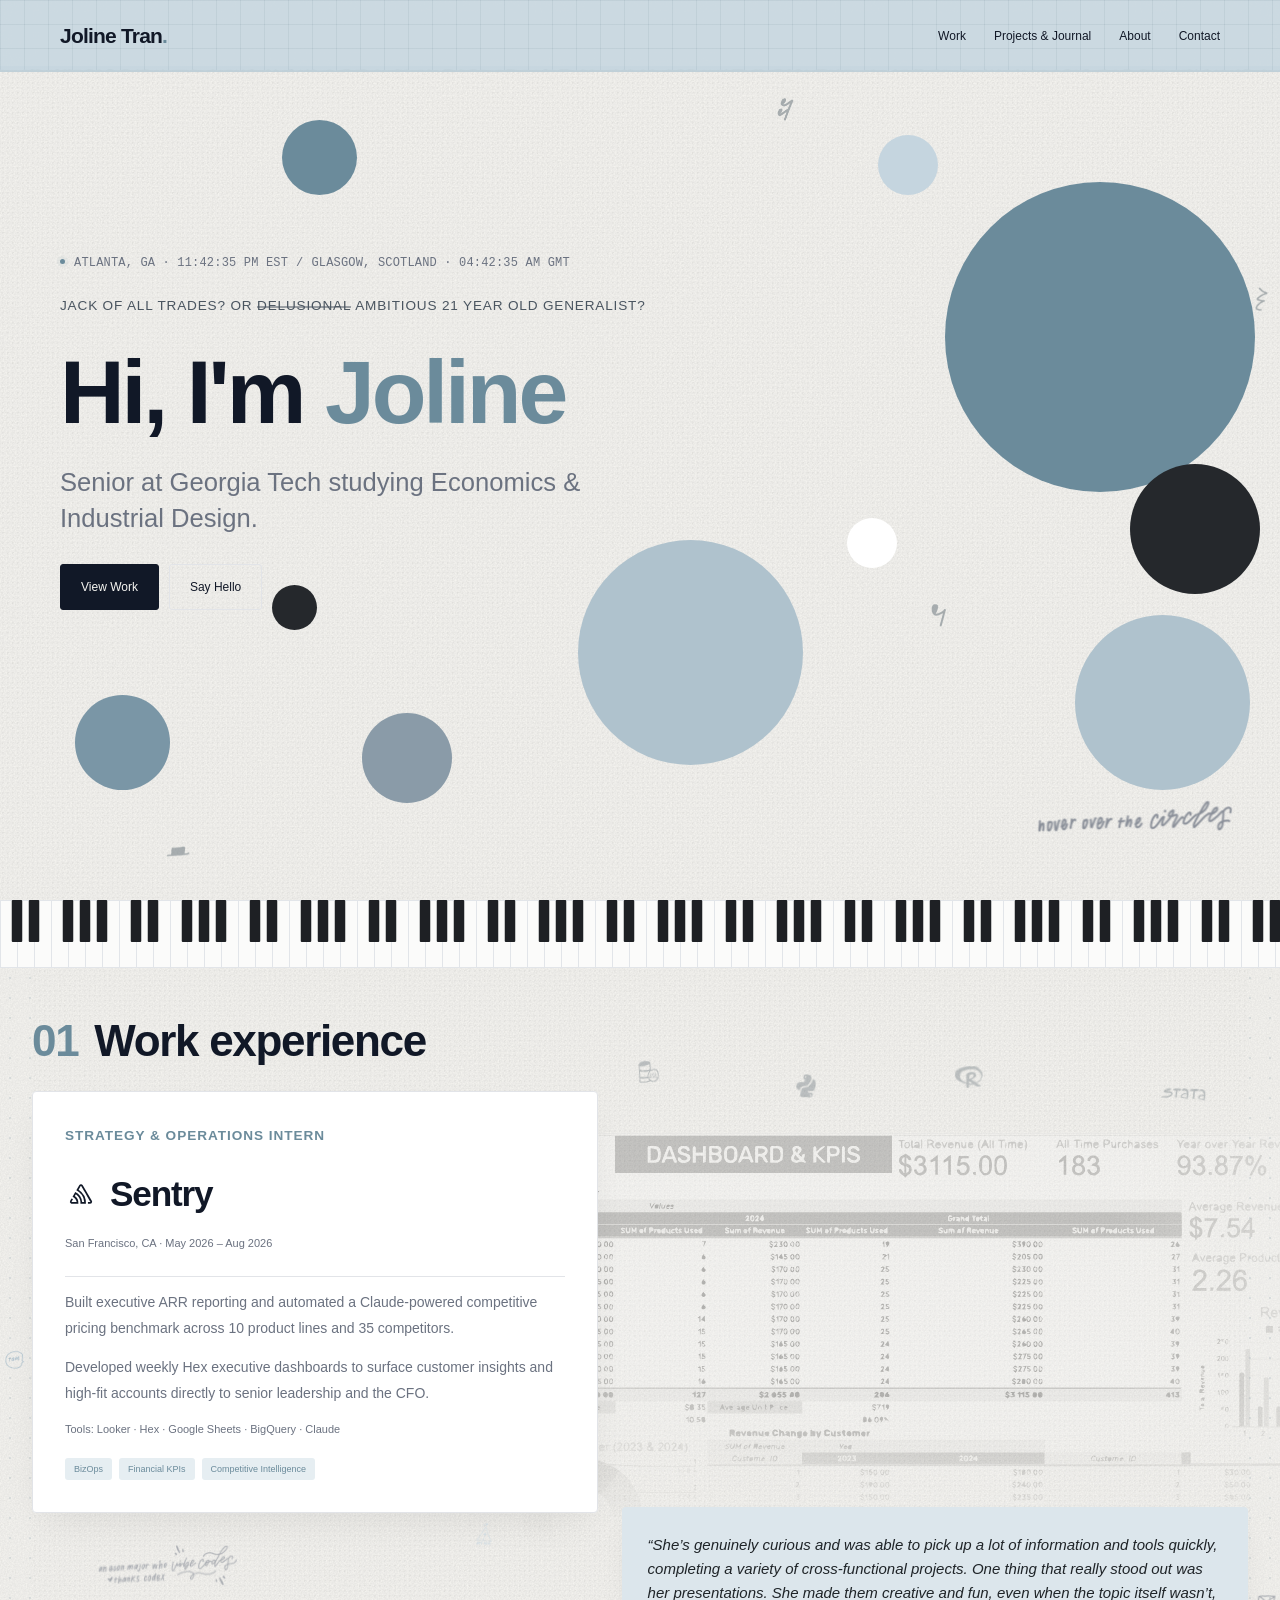
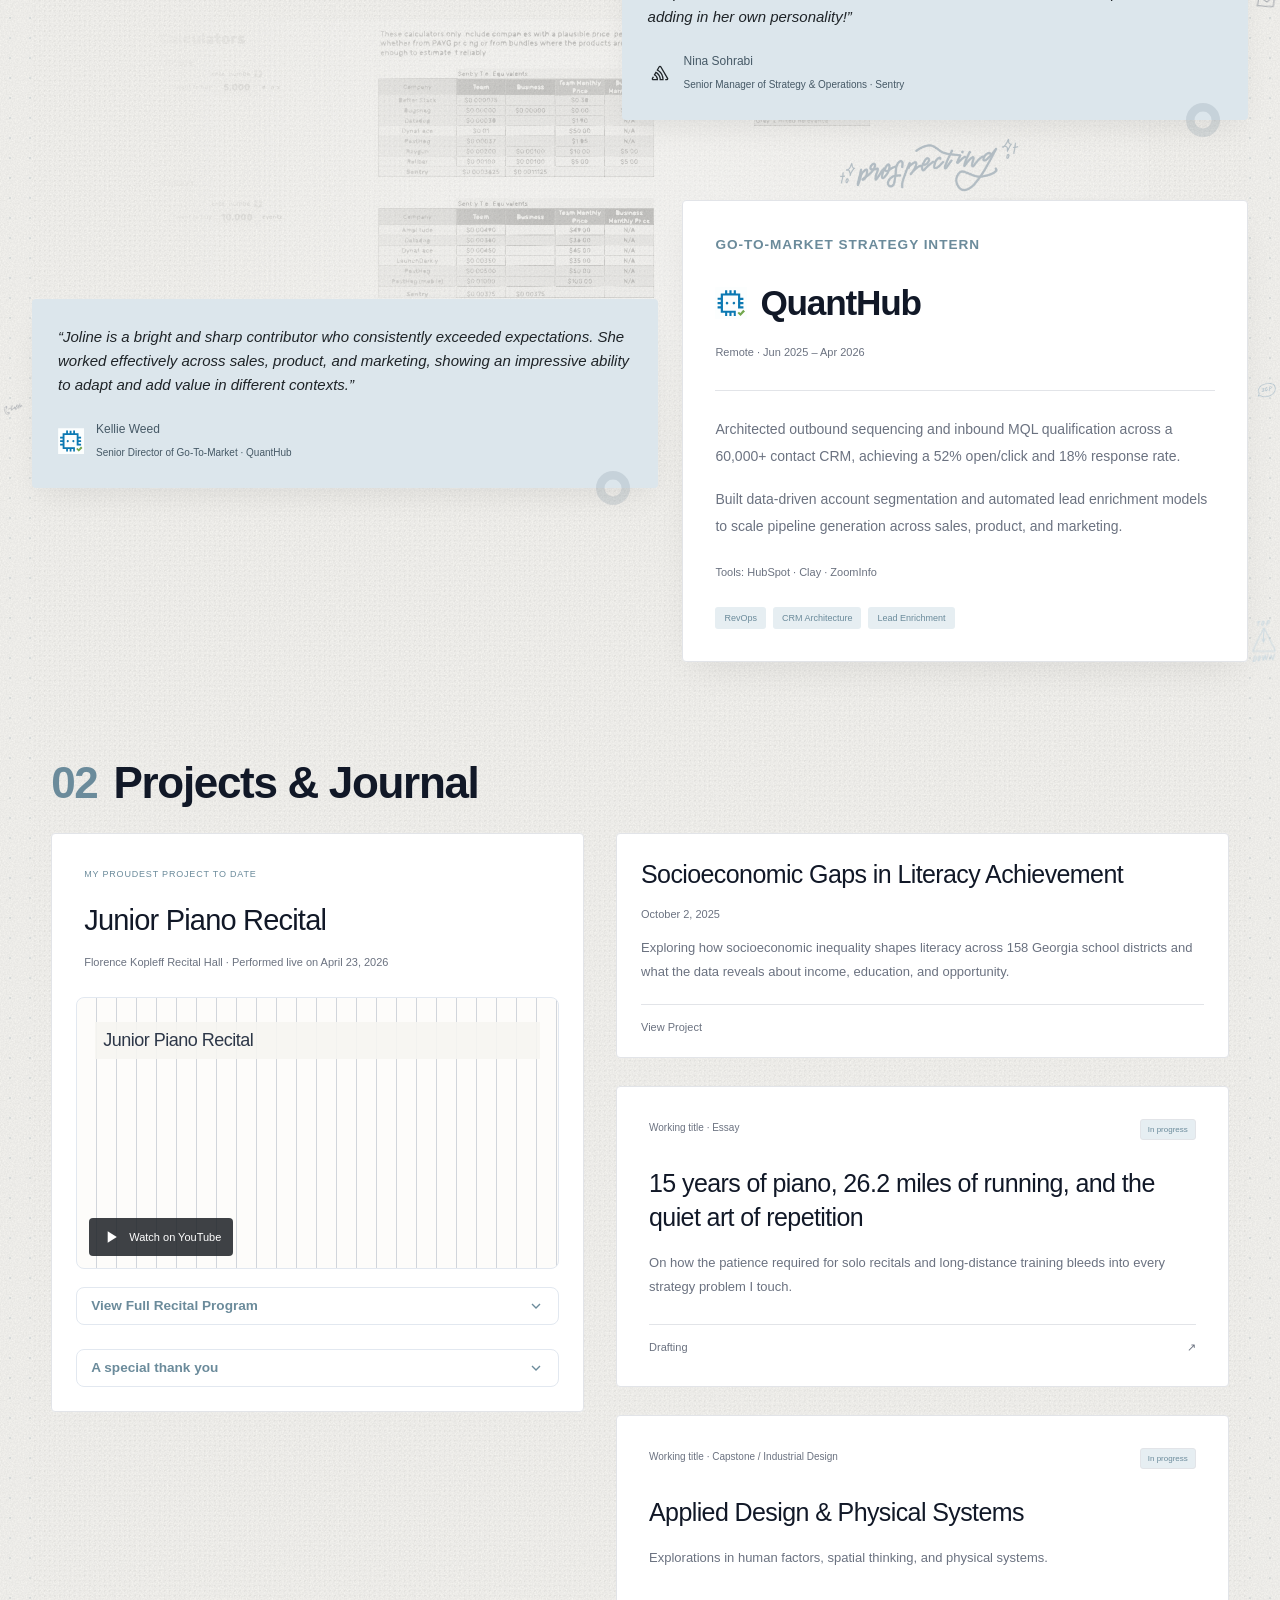
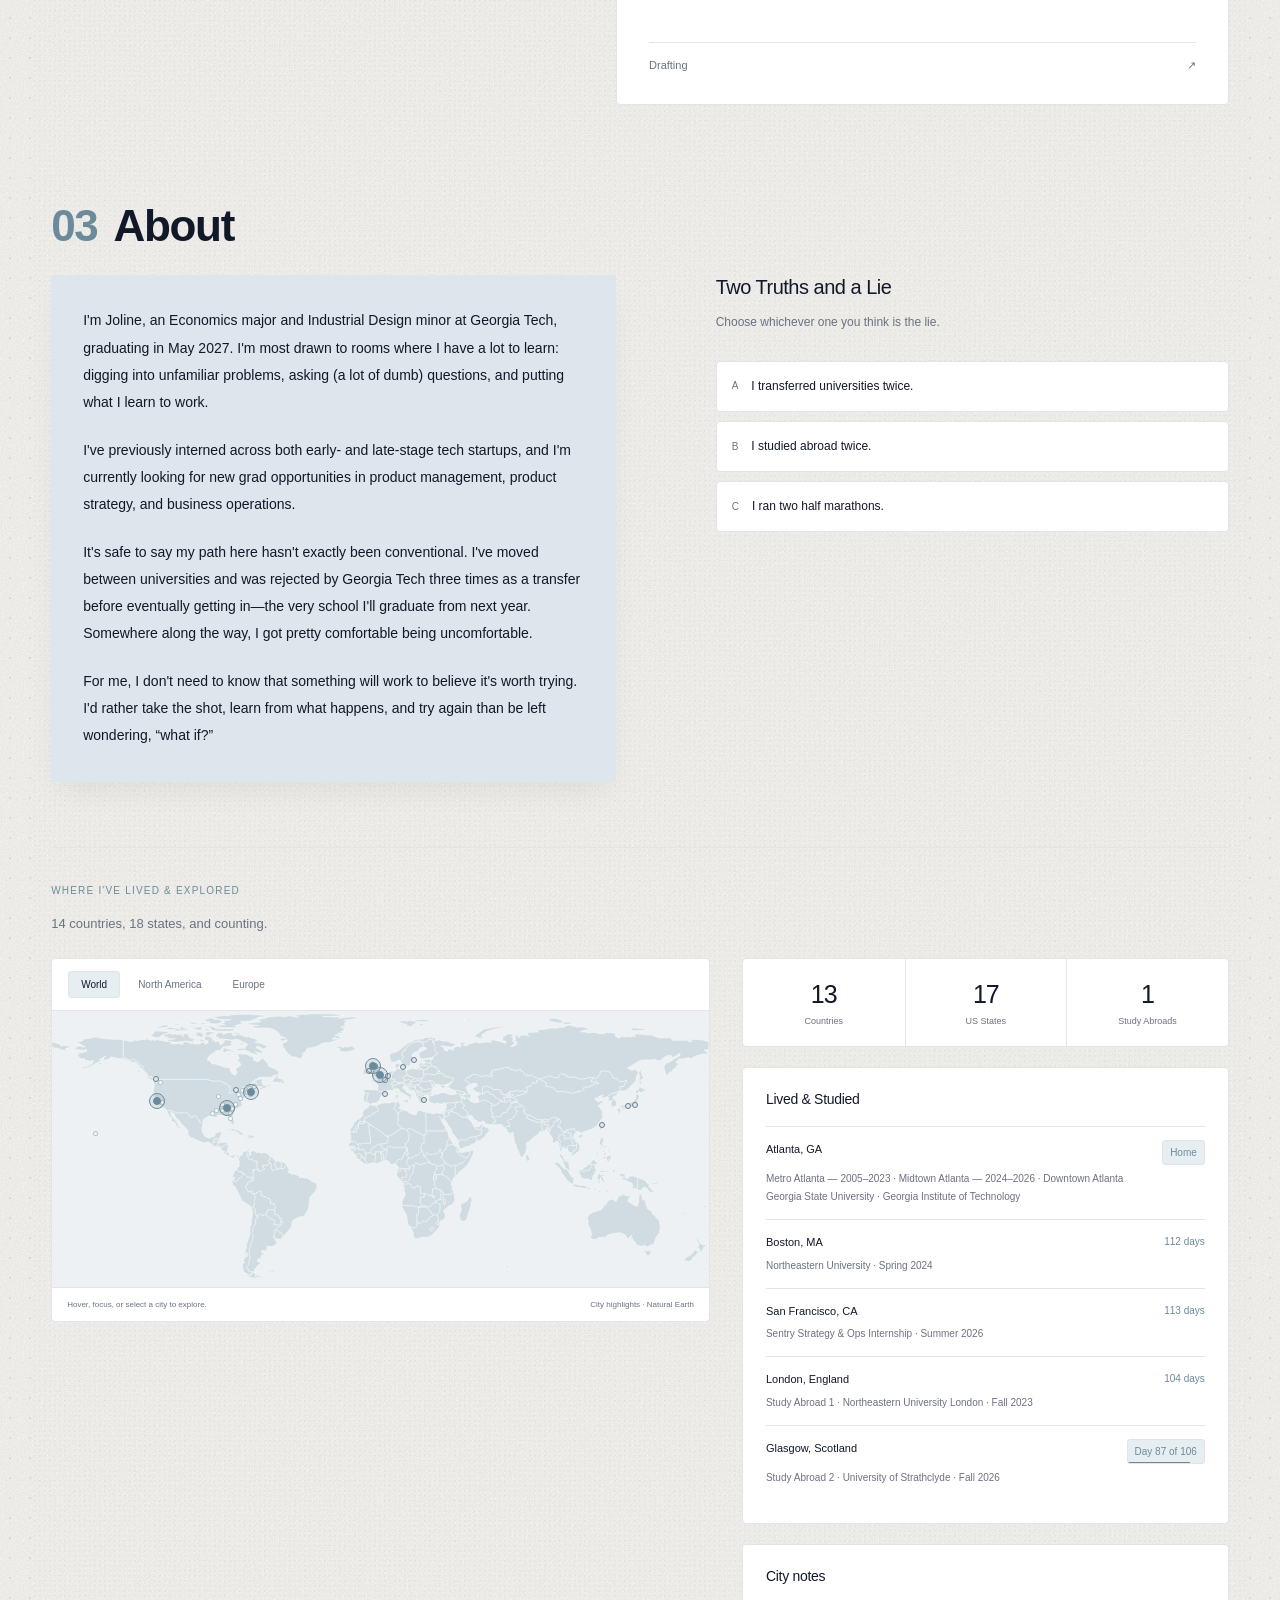
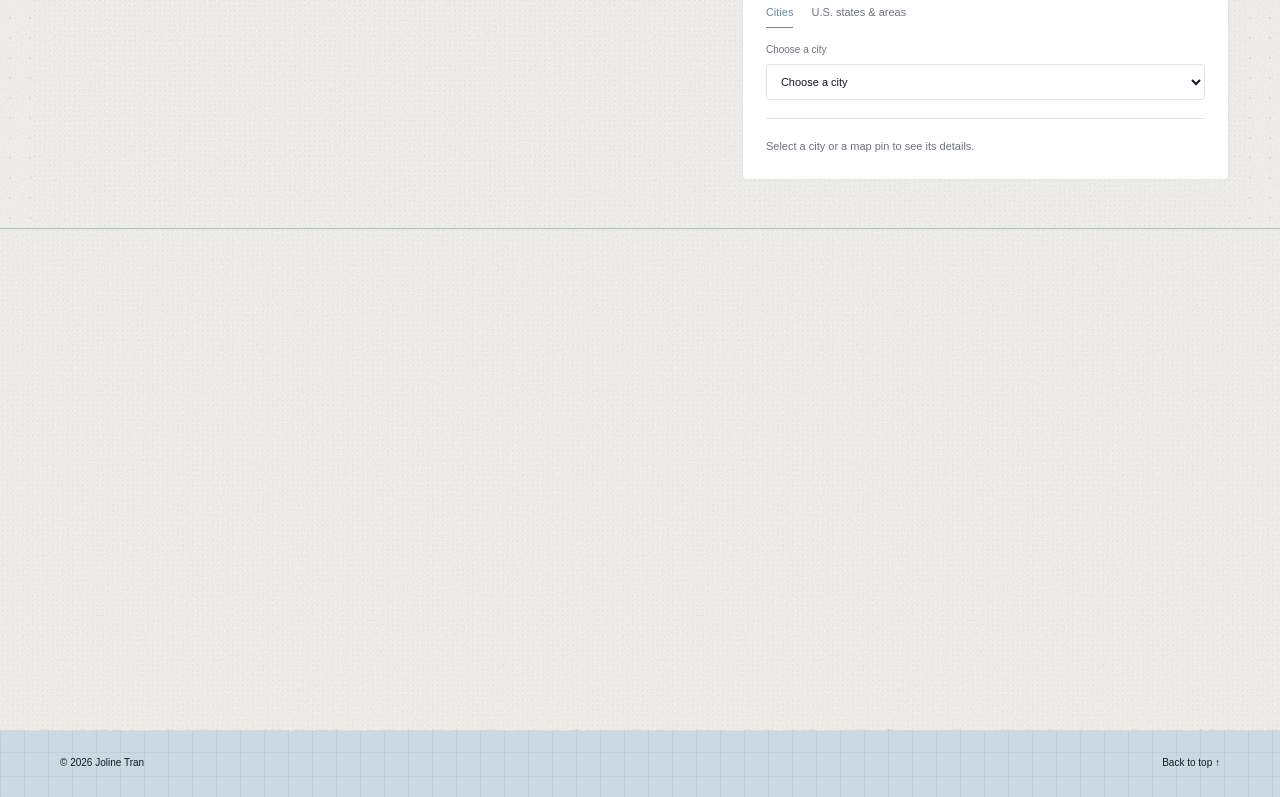
==== commit c6ffa838: "Polish project metadata, responsive map, quiz, and contact spacing" ====
--- a/index.html
+++ b/index.html
@@ -10,7 +10,7 @@
   <link rel="icon" type="image/png" sizes="16x16" href="favicon-16x16.png?v=20261021-treble-clef">
   <link rel="icon" type="image/png" sizes="32x32" href="favicon-32x32.png?v=20261021-treble-clef">
   <link rel="icon" type="image/svg+xml" sizes="any" href="favicon.svg?v=20261021-treble-clef">
-  <link rel="stylesheet" href="style.css?v=20261022-header-home">
+  <link rel="stylesheet" href="style.css?v=20261022-section-polish">
   <script src="script.js?v=20261021-state-places" defer></script>
 </head>
 <body>
@@ -499,7 +499,7 @@
           <details class="recital-program-accordion recital-thanks-accordion"><summary class="program-summary"><span>A special thank you</span><svg class="chevron-icon" width="16" height="16" viewBox="0 0 24 24" fill="none" stroke="currentColor" stroke-width="2" aria-hidden="true"><path d="M6 9l6 6 6-6"/></svg></summary><div class="program-content"><p class="program-thanks-copy">I want to give a special thank you to <a href="https://thearts.gsu.edu/profile/geoffrey-j-haydon/" target="_blank" rel="noopener noreferrer">Dr. Geoffrey Haydon</a>. We started preparing for this recital during the Spring 2025 semester of my sophomore year at Georgia State University. Even after I transferred to Georgia Tech and was no longer his formal student, he continued our weekly lessons out of dedication and selflessness. His belief in me as a musician, despite my not being a piano performance major or minor, is the reason I am able to share this music with you today. I hope you enjoyed the performance!</p></div></details>
         </article>
         <div class="reflection-articles" aria-label="Journal and project articles">
-          <a class="reflection-card journal-project-link" href="journal/socioeconomic-gaps-literacy-achievement/"><h3>Socioeconomic Gaps in Literacy Achievement</h3><p>Exploring how socioeconomic inequality shapes literacy across 158 Georgia school districts and what the data reveals about income, education, and opportunity.</p><span class="draft-action">View Project</span></a>
+          <a class="reflection-card journal-project-link" href="journal/socioeconomic-gaps-literacy-achievement/"><h3>Socioeconomic Gaps in Literacy Achievement</h3><time class="project-date" datetime="2025-10-02">October 2, 2025</time><p>Exploring how socioeconomic inequality shapes literacy across 158 Georgia school districts and what the data reveals about income, education, and opportunity.</p><span class="draft-action">View Project</span></a>
           <article class="reflection-card"><div class="reflection-meta"><span>Working title · Essay</span><span class="article-status">In progress</span></div><h3>15 years of piano, 26.2 miles of running, and the quiet art of repetition</h3><p>On how the patience required for solo recitals and long-distance training bleeds into every strategy problem I touch.</p><span class="draft-action" aria-disabled="true">Drafting <span aria-hidden="true" class="mobile-decorative-arrow">↗</span></span></article>
           <article class="reflection-card"><div class="reflection-meta"><span>Working title · Capstone / Industrial Design</span><span class="article-status">In progress</span></div><h3>Applied Design &amp; Physical Systems</h3><p>Explorations in human factors, spatial thinking, and physical systems.</p><span class="draft-action" aria-disabled="true">Drafting <span aria-hidden="true" class="mobile-decorative-arrow">↗</span></span></article>
         </div>
@@ -508,7 +508,7 @@
     <section class="section container" id="about" aria-labelledby="about-title">
       <div class="section-heading"><h2 class="section-title" id="about-title"><span class="section-num">03</span> About</h2></div>
       <div class="about-grid"><div class="bio"><p>I'm Joline, an Economics major and Industrial Design minor at Georgia Tech, graduating in May 2027. I'm most drawn to rooms where I have a lot to learn: digging into unfamiliar problems, asking (a lot of<span class="about-dumb-insertion"> <del class="animated-strike about-dumb-strike">dumb</del></span>) questions, and putting what I learn to work.</p><p>I've previously interned across both early- and late-stage tech startups, and I'm currently looking for new grad opportunities in product management, product strategy, and business operations.</p><p>It's safe to say my path here hasn't exactly been conventional. I've moved between universities and was rejected by Georgia Tech three times as a transfer before eventually getting in—the very school I'll graduate from next year. Somewhere along the way, I got pretty comfortable being uncomfortable.</p><p>For me, I don't need to know that something will work to believe it's worth trying. I'd rather take the shot, learn from what happens, and try again than be left wondering, “what if?”</p></div>
-      <aside class="truth-quiz" aria-labelledby="quiz-title"><h3 id="quiz-title">Two Truths and a Lie</h3><div class="quiz-options"><button type="button" class="quiz-option" aria-pressed="false" aria-controls="quiz-reveal"><span aria-hidden="true">A</span> I transferred universities twice.</button><button type="button" class="quiz-option" aria-pressed="false" aria-controls="quiz-reveal"><span aria-hidden="true">B</span> I studied abroad twice.</button><button type="button" class="quiz-option" aria-pressed="false" aria-controls="quiz-reveal"><span aria-hidden="true">C</span> I ran two half marathons.</button></div><div id="quiz-reveal" class="quiz-reveal" role="status" aria-live="polite" aria-atomic="true"><div class="quiz-result" hidden><p>Plot twist: all three are true! Transferred from Northeastern to Georgia State to Georgia Tech, studied in London &amp; Glasgow for a semester each, and completed two half marathons.</p><img class="quiz-marathon-receipt" src="about-assets/first-half-marathon.jpg" width="1206" height="1876" alt="Joline’s Strava post celebrating her first half marathon in Atlanta, with a 13.26-mile distance, 2h 23m finish, and race-day photos." loading="lazy" decoding="async"></div></div><noscript><p>Plot twist: all three are true! Transferred from Northeastern to Georgia State to Georgia Tech, studied in London &amp; Glasgow for a semester each, and completed two half marathons.</p></noscript></aside></div>
+      <aside class="truth-quiz" aria-labelledby="quiz-title"><h3 id="quiz-title">Two Truths and a Lie</h3><p class="quiz-instruction">Choose whichever one you think is the lie.</p><div class="quiz-options"><button type="button" class="quiz-option" aria-pressed="false" aria-controls="quiz-reveal"><span aria-hidden="true">A</span> I transferred universities twice.</button><button type="button" class="quiz-option" aria-pressed="false" aria-controls="quiz-reveal"><span aria-hidden="true">B</span> I studied abroad twice.</button><button type="button" class="quiz-option" aria-pressed="false" aria-controls="quiz-reveal"><span aria-hidden="true">C</span> I ran two half marathons.</button></div><div id="quiz-reveal" class="quiz-reveal" role="status" aria-live="polite" aria-atomic="true"><div class="quiz-result" hidden><p>Plot twist: all three are true! Transferred from Northeastern to Georgia State to Georgia Tech, studied in London &amp; Glasgow for a semester each, and completed two half marathons.</p><img class="quiz-marathon-receipt" src="about-assets/first-half-marathon.jpg" width="1206" height="1876" alt="Joline’s Strava post celebrating her first half marathon in Atlanta, with a 13.26-mile distance, 2h 23m finish, and race-day photos." loading="lazy" decoding="async"></div></div><noscript><p>Plot twist: all three are true! Transferred from Northeastern to Georgia State to Georgia Tech, studied in London &amp; Glasgow for a semester each, and completed two half marathons.</p></noscript></aside></div>
 
       <section class="travel-section" aria-labelledby="travel-title">
         <div class="travel-heading"><div><h3 class="section-index" id="travel-title">WHERE I'VE LIVED &amp; EXPLORED</h3><p>14 countries, 18 states, and counting.</p></div></div>
@@ -523,7 +523,7 @@
           </div>
           <div class="map-caption"><span class="map-instruction">Hover, focus, or select a city to explore.</span><span>City highlights · Natural Earth</span></div>
         </div>
-          <aside class="travel-sidebar"><div class="travel-metrics"><div><strong class="travel-counter" data-target="14" aria-label="14"><span class="counter-value" aria-hidden="true">14</span></strong><span>Countries</span></div><div><strong class="travel-counter" data-target="18" aria-label="18"><span class="counter-value" aria-hidden="true">18</span></strong><span>US States</span></div><div><strong class="travel-counter" data-target="2" aria-label="2"><span class="counter-value" aria-hidden="true">2</span></strong><span>Study Abroads</span></div></div><section class="lived-timeline" aria-labelledby="lived-title"><h4 id="lived-title">Lived &amp; Studied</h4><dl><div><dt>Atlanta, GA<span class="stay-progress">Home</span></dt><dd>Metro Atlanta — 2005–2023 · Midtown Atlanta — 2024–2026 · Downtown Atlanta<br>Georgia State University · Georgia Institute of Technology</dd></div><div><dt>Boston, MA<span>112 days</span></dt><dd>Northeastern University · Spring 2024</dd></div><div><dt>San Francisco, CA<span>113 days</span></dt><dd>Sentry Strategy &amp; Ops Internship · Summer 2026</dd></div><div><dt>London, England<span>104 days</span></dt><dd>Study Abroad 1 · Northeastern University London · Fall 2023</dd></div><div><dt>Glasgow, Scotland<span class="stay-progress" data-glasgow-progress>Day 39 of 106</span></dt><dd>Study Abroad 2 · University of Strathclyde · Fall 2026</dd></div></dl></section><section class="city-explorer" aria-labelledby="explorer-title"><h4 id="explorer-title">City notes</h4><div class="place-groups" role="group" aria-label="Location group" hidden><button type="button" data-place-group="cities" aria-pressed="true">Cities</button><button type="button" data-place-group="states" aria-pressed="false">U.S. states &amp; areas</button></div><label class="place-picker"><span class="place-label">Choose a place</span> <select id="travel-place"><option value="">Choose a place</option><option value="0">Atlanta</option><option value="1">Boston</option><option value="2">London</option><option value="3">San Francisco</option><option value="4">Glasgow</option><option value="5">Tokyo</option><option value="6">Kyoto</option><option value="7">Taipei</option><option value="8">Edinburgh</option><option value="9">Paris</option><option value="10">Copenhagen</option><option value="11">Stockholm</option><option value="12">Dublin</option><option value="13">Barcelona</option><option value="14">Athens</option><option value="15">Brussels</option><option value="16">Vancouver</option><option value="17">Toronto</option><optgroup label="U.S. states &amp; areas"><option value="22">Alabama</option><option value="34">California</option><option value="18">Florida</option><option value="35">Georgia</option><option value="29">Hawaii</option><option value="25">Illinois</option><option value="20">Louisiana</option><option value="23">Maine</option><option value="30">Massachusetts</option><option value="27">Mississippi</option><option value="32">New Hampshire</option><option value="31">New York</option><option value="19">North Carolina</option><option value="21">Pennsylvania</option><option value="33">Rhode Island</option><option value="26">South Carolina</option><option value="24">Tennessee</option><option value="28">Washington</option><option value="36">Washington, D.C.</option></optgroup></select></label><div class="city-details" aria-live="polite"><p class="city-empty">Select a city or a map pin to see its details.</p><div class="city-detail-content" hidden><h5 class="city-detail-title"></h5><span class="city-category"></span><p class="city-year"></p><p class="city-context"></p></div></div></section></aside>
+          <aside class="travel-sidebar"><div class="travel-metrics"><div><strong class="travel-counter" data-target="14" aria-label="14"><span class="counter-value" aria-hidden="true">14</span></strong><span>Countries</span></div><div><strong class="travel-counter" data-target="18" aria-label="18"><span class="counter-value" aria-hidden="true">18</span></strong><span>US States</span></div><div><strong class="travel-counter" data-target="2" aria-label="2"><span class="counter-value" aria-hidden="true">2</span></strong><span>Study Abroads</span></div></div><section class="lived-timeline" aria-labelledby="lived-title"><h4 id="lived-title">Lived &amp; Studied</h4><dl><div><dt>Atlanta, GA<span class="stay-progress stay-home">Home</span></dt><dd>Metro Atlanta — 2005–2023 · Midtown Atlanta — 2024–2026 · Downtown Atlanta<br>Georgia State University · Georgia Institute of Technology</dd></div><div><dt>Boston, MA<span>112 days</span></dt><dd>Northeastern University · Spring 2024</dd></div><div><dt>San Francisco, CA<span>113 days</span></dt><dd>Sentry Strategy &amp; Ops Internship · Summer 2026</dd></div><div><dt>London, England<span>104 days</span></dt><dd>Study Abroad 1 · Northeastern University London · Fall 2023</dd></div><div><dt>Glasgow, Scotland<span class="stay-progress" data-glasgow-progress>Day 39 of 106</span></dt><dd>Study Abroad 2 · University of Strathclyde · Fall 2026</dd></div></dl></section><section class="city-explorer" aria-labelledby="explorer-title"><h4 id="explorer-title">City notes</h4><div class="place-groups" role="group" aria-label="Location group" hidden><button type="button" data-place-group="cities" aria-pressed="true">Cities</button><button type="button" data-place-group="states" aria-pressed="false">U.S. states &amp; areas</button></div><label class="place-picker"><span class="place-label">Choose a place</span> <select id="travel-place"><option value="">Choose a place</option><option value="0">Atlanta</option><option value="1">Boston</option><option value="2">London</option><option value="3">San Francisco</option><option value="4">Glasgow</option><option value="5">Tokyo</option><option value="6">Kyoto</option><option value="7">Taipei</option><option value="8">Edinburgh</option><option value="9">Paris</option><option value="10">Copenhagen</option><option value="11">Stockholm</option><option value="12">Dublin</option><option value="13">Barcelona</option><option value="14">Athens</option><option value="15">Brussels</option><option value="16">Vancouver</option><option value="17">Toronto</option><optgroup label="U.S. states &amp; areas"><option value="22">Alabama</option><option value="34">California</option><option value="18">Florida</option><option value="35">Georgia</option><option value="29">Hawaii</option><option value="25">Illinois</option><option value="20">Louisiana</option><option value="23">Maine</option><option value="30">Massachusetts</option><option value="27">Mississippi</option><option value="32">New Hampshire</option><option value="31">New York</option><option value="19">North Carolina</option><option value="21">Pennsylvania</option><option value="33">Rhode Island</option><option value="26">South Carolina</option><option value="24">Tennessee</option><option value="28">Washington</option><option value="36">Washington, D.C.</option></optgroup></select></label><div class="city-details" aria-live="polite"><p class="city-empty">Select a city or a map pin to see its details.</p><div class="city-detail-content" hidden><h5 class="city-detail-title"></h5><span class="city-category"></span><p class="city-year"></p><p class="city-context"></p></div></div></section></aside>
         </div>
       </section>
     </section>
--- a/style.css
+++ b/style.css
@@ -127,7 +127,7 @@
 .quiz-option[aria-pressed="true"] > span { color: var(--accent); }
 .quiz-result { margin-top: 16px; padding: 20px; background: var(--wash); border: 1px solid var(--line); border-radius: 4px; animation: 0.35s ease 0s 1 normal both running quiz-reveal; }
 .quiz-result[hidden] { display: none; }
-.quiz-marathon-receipt { display: block; width: min(100%, 320px); height: auto; margin-top: 20px; border-radius: 3px; }
+.quiz-marathon-receipt { display: block; width: min(100%, 320px); height: auto; margin: 20px auto 0; border-radius: 3px; }
 .about-grid:has(.quiz-result:not([hidden])) > .bio { align-self: start; }
 .quiz-result p { font-size: 12px; line-height: 1.9; margin: 0px 0px 16px; }
 .contact-grid h2 { font-size: 36px; line-height: 1.2; letter-spacing: -1.3px; }
@@ -606,7 +606,7 @@
 .button.primary:hover { background-color: var(--accent); border-color: var(--accent); color: var(--bg); }
 .local-time { display: flex; align-items: center; gap: 7px; flex-wrap: wrap; font-style: normal; font-variant: tabular-nums; font-size-adjust: none; font-language-override: normal; font-kerning: auto; font-optical-sizing: auto; font-feature-settings: normal; font-variation-settings: normal; font-weight: 400; font-stretch: normal; font-size: 0.75rem; line-height: 1.7; font-family: ui-monospace, SFMono-Regular, Consolas, monospace; letter-spacing: 0.015em; color: var(--muted); margin-bottom: 20px; }
 .local-time time { white-space: nowrap; }
-.live-dot { width: 5px; height: 5px; border-radius: 50%; background: rgb(107, 154, 123); box-shadow: rgba(107, 154, 123, 0.07) 0px 0px 0px 3px; animation: 2.8s ease-in-out 0s infinite alternate none running live-pulse; flex-shrink: 0; }
+.live-dot { width: 5px; height: 5px; border-radius: 50%; background: var(--name-accent); box-shadow: color-mix(in srgb, var(--name-accent) 7%, transparent) 0px 0px 0px 3px; animation: 2.8s ease-in-out 0s infinite alternate none running live-pulse; flex-shrink: 0; }
 @keyframes live-pulse {
   0% { opacity: 0.5; }
   100% { opacity: 1; }
@@ -625,7 +625,7 @@
 .place-picker { display: flex; align-items: center; gap: 12px; font-size: 10px; color: var(--muted); }
 .place-picker select { max-width: 250px; font: inherit; color: var(--ink); background: var(--surface); border: 1px solid var(--line); border-radius: 3px; padding: 7px; cursor: pointer; }
 .place-picker select:focus-visible { outline: 2px solid var(--accent); outline-offset: 3px; }
-.map-canvas { position: relative; aspect-ratio: 1000 / 420; background: var(--map-water); isolation: isolate; }
+.map-canvas { position: relative; width: 100%; min-width: 0; aspect-ratio: 1000 / 420; background: var(--map-water); isolation: isolate; }
 .world-geography { position: absolute; inset: 0px; width: 100%; height: 100%; fill: var(--map-land); stroke: var(--map-border); stroke-width: 0.6; stroke-linejoin: round; }
 .map-pins { position: absolute; inset: 0px; pointer-events: none; }
 .map-pin { position: absolute; transform: translate(-50%, -50%); padding: 0px; width: 18px; height: 18px; border: 0px; background: none; border-radius: 50%; display: grid; place-items: center; pointer-events: auto; z-index: 1; cursor: pointer; }
@@ -664,7 +664,7 @@
 .map-pin > span { transition: none; }
 .live-dot { animation: auto ease 0s 1 normal none running none; }
 }
-:root { --map-land: #d0dce2; --map-border: #f8faf9; --map-water: #edf1f3; --pin-lived: #6b8b9b; --pin-visited: #e2e8f0; --pin-edge: #667e8c; }
+:root { --map-land: #d0dce2; --map-border: #f8faf9; --map-water: #edf1f3; --pin-lived: var(--name-accent); --pin-visited: #e2e8f0; --pin-edge: #667e8c; }
 .travel-layout { display: grid; grid-template-columns: 1.15fr 0.85fr; gap: 32px; align-items: start; }
 .travel-map { min-width: 0px; }
 .travel-sidebar { min-width: 0px; display: grid; gap: 20px; }
@@ -1367,7 +1367,7 @@
 
 /* Contact is already blue underneath the stationary watercolor paper sheet. */
 #contact.contact-section {
-  padding-top: calc(clamp(140px, 16vw, 230px) + 48px);
+  padding-top: clamp(64px, 7vw, 100px);
   border: 0;
   background: var(--contact-blue);
   transition: none;
@@ -1766,3 +1766,11 @@
 .map-pin[data-city="Atlanta"] { --pin-lived: var(--name-accent); }
 .map-pin[data-city="Atlanta"] > span { box-shadow: 0 0 0 3px color-mix(in srgb, var(--name-accent) 12.5%, transparent); }
 .map-pin[data-city="Atlanta"]:is(:hover, :focus-visible, [aria-pressed="true"]) > span { box-shadow: 0 0 0 4px color-mix(in srgb, var(--name-accent) 14.5%, transparent); }
+
+/* Targeted project metadata, quiz guidance, and permanent Home badge. */
+#projects .journal-project-link { min-height: 0; padding: 24px; gap: 0; }
+.journal-project-link .project-date { display: block; font-size: 11px; color: var(--muted); margin-bottom: 16px; }
+#projects .journal-project-link > p { margin-bottom: 20px; }
+#projects .journal-project-link .draft-action { margin-top: 0; }
+.quiz-instruction { font-size: 12px; line-height: 1.7; color: var(--muted); margin: 12px 0 0; }
+.stay-progress.stay-home { background: var(--wash); }
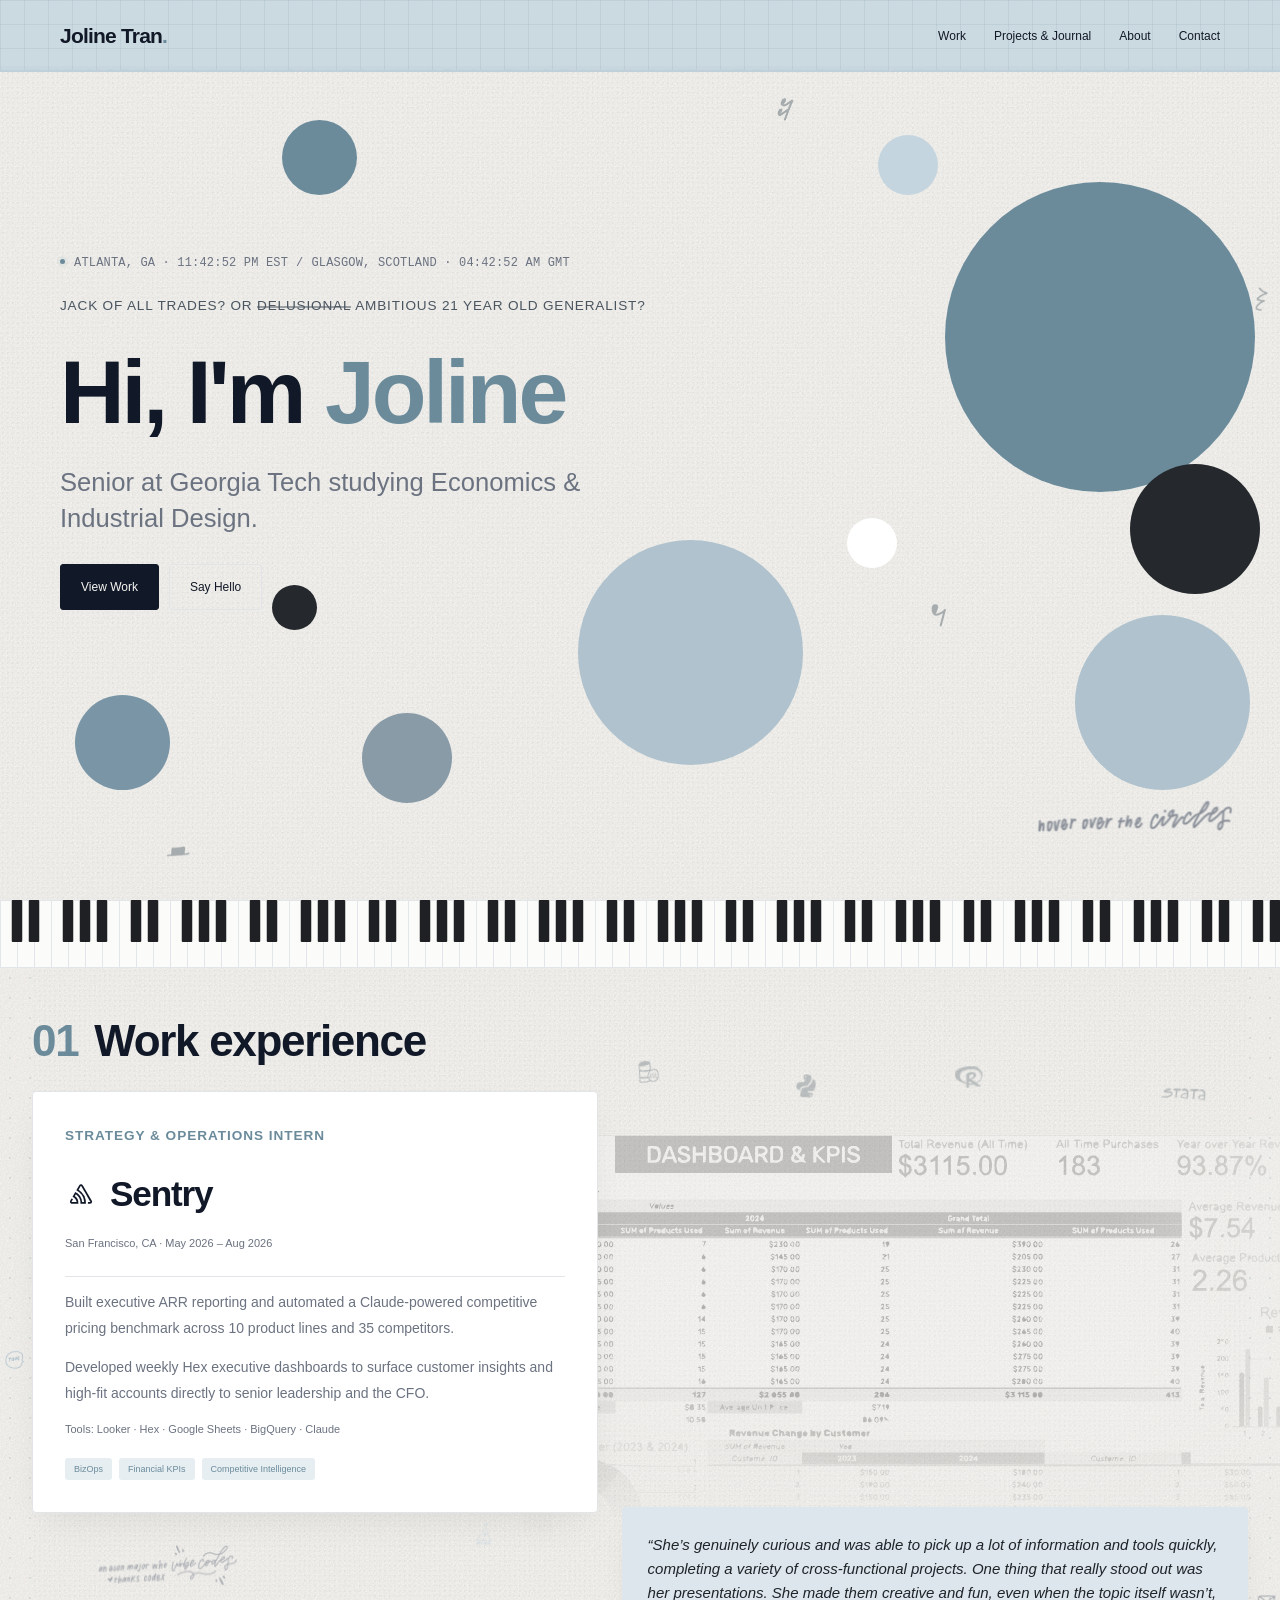
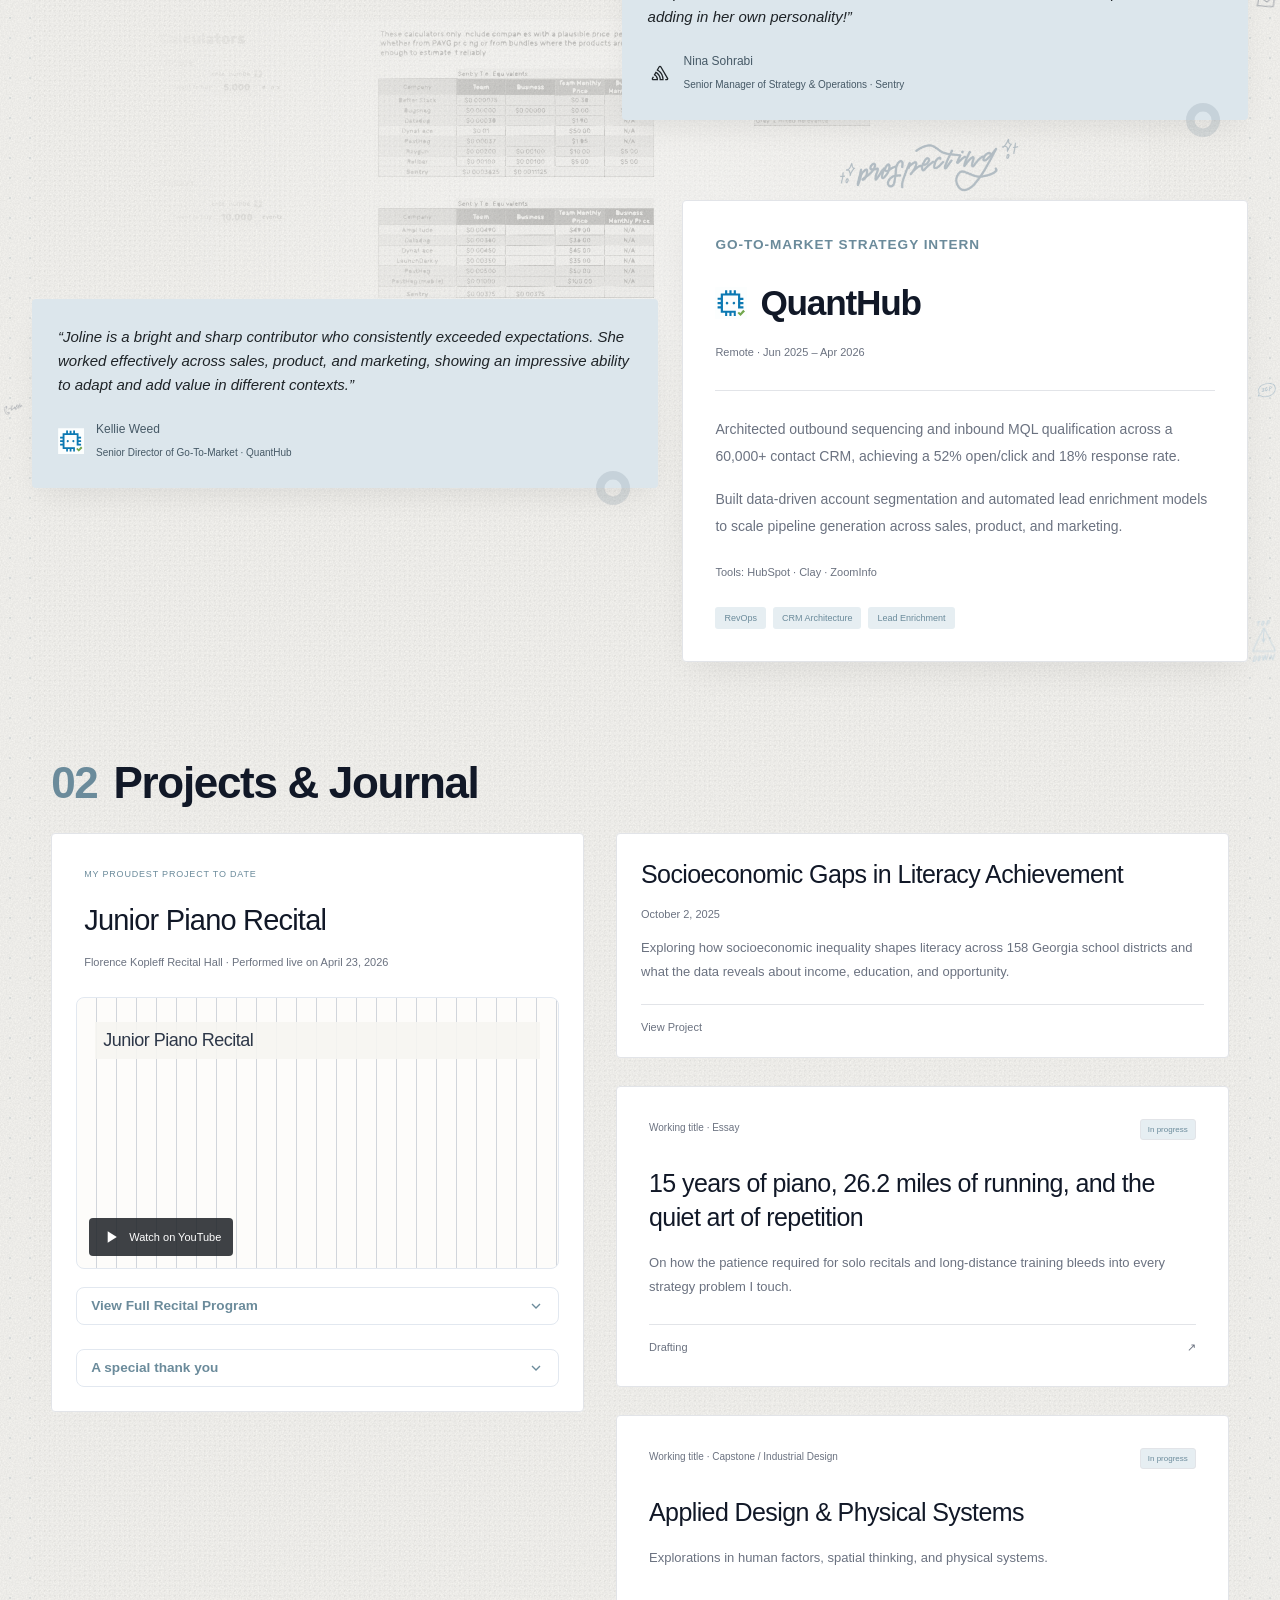
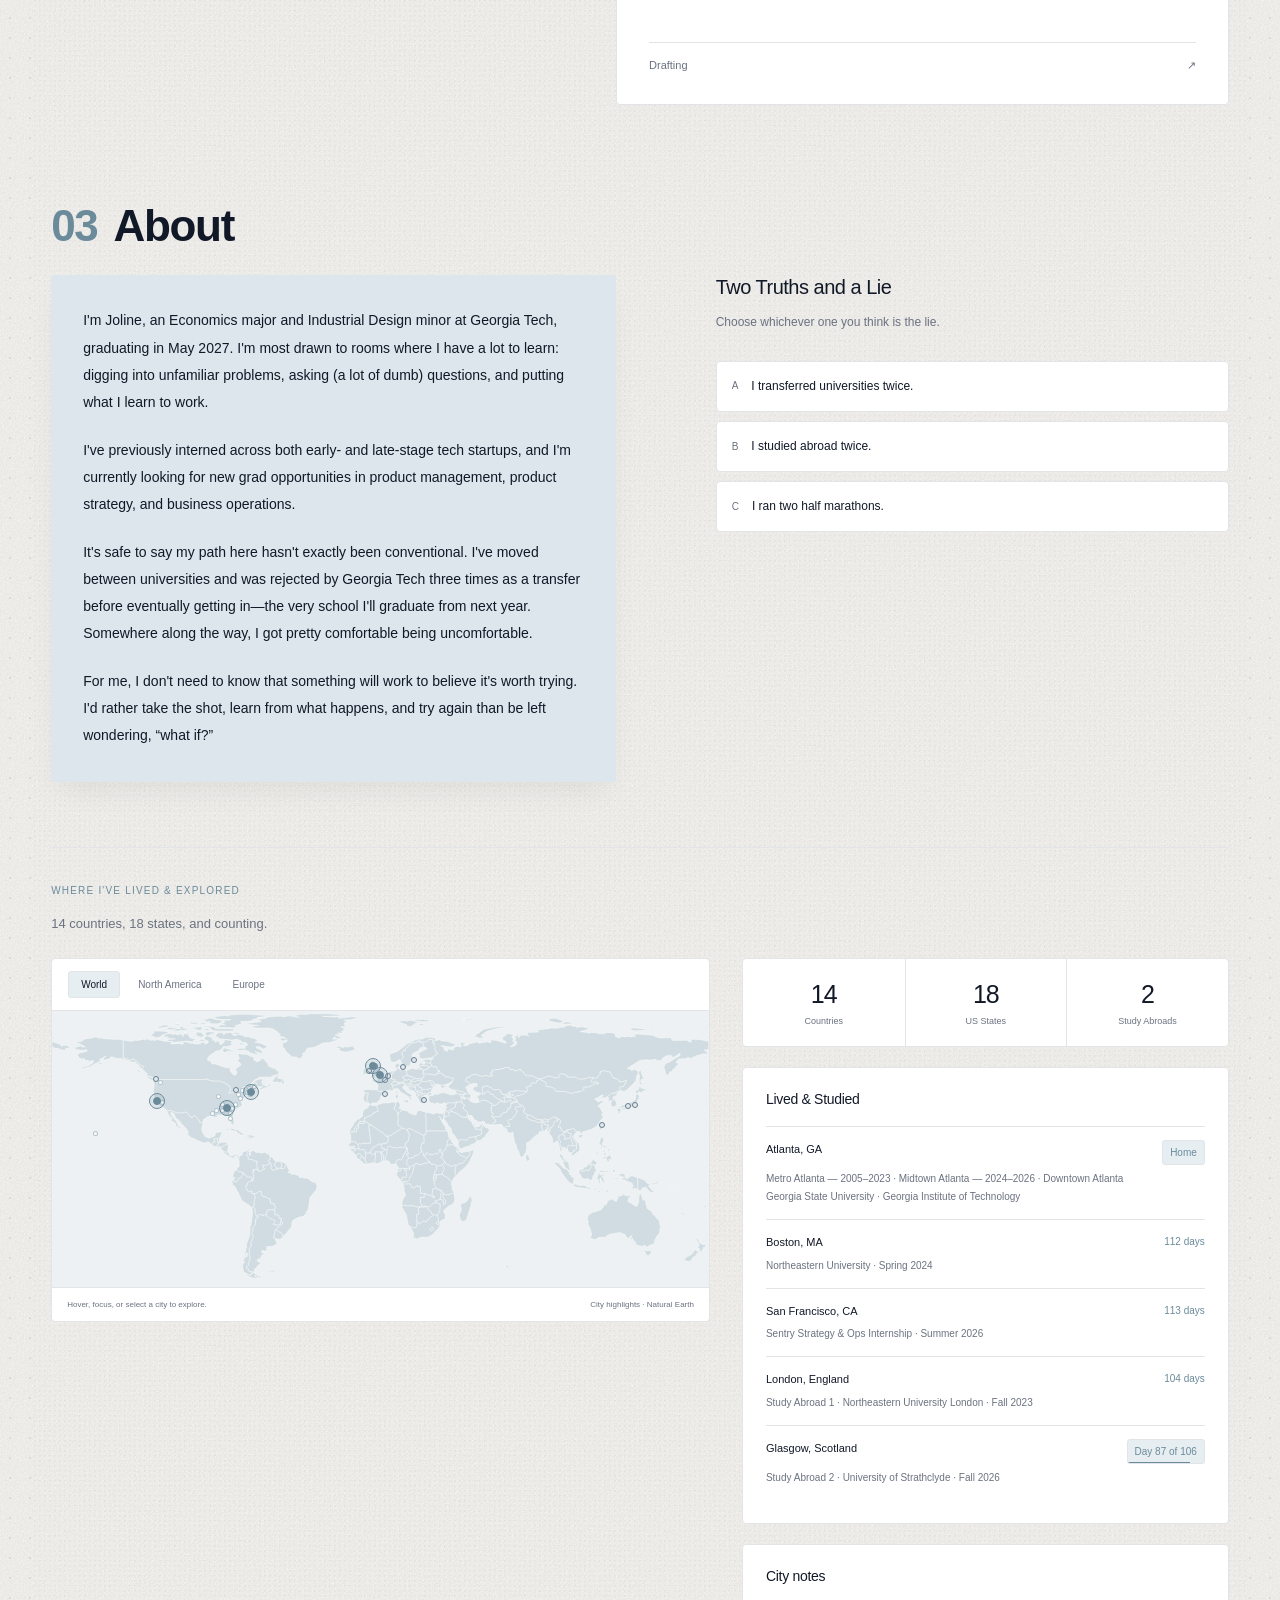
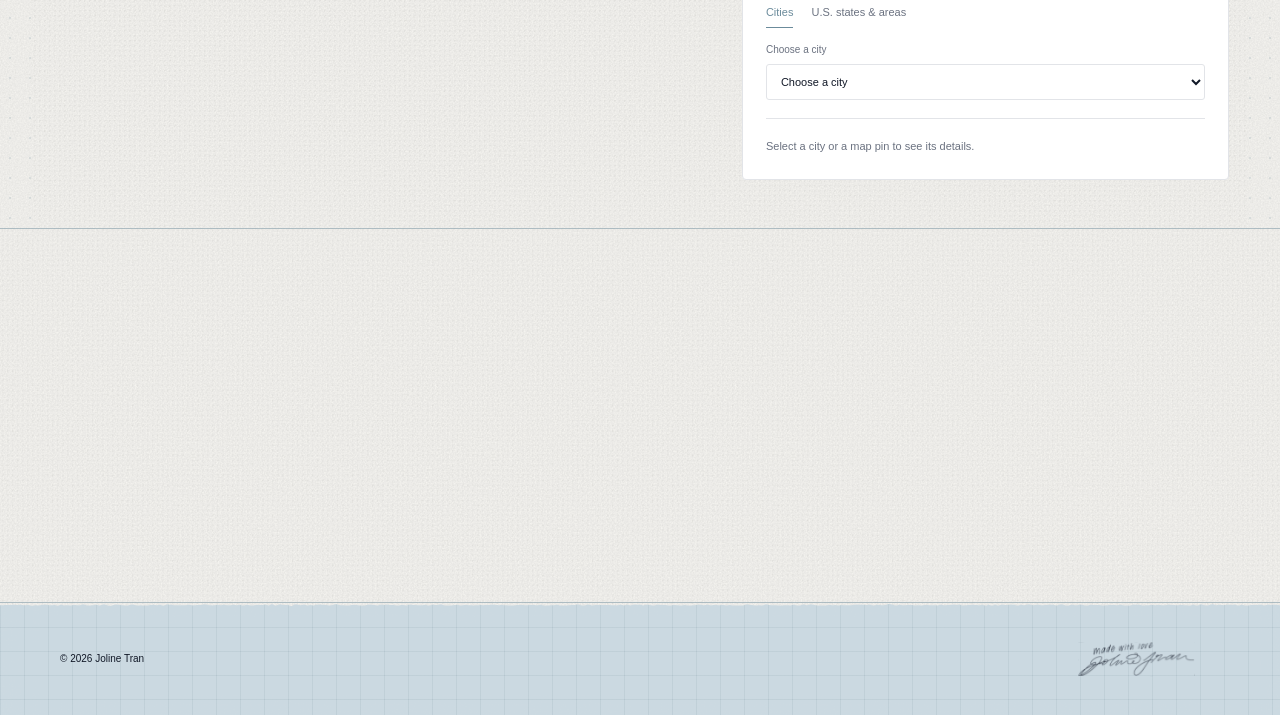
==== commit df039519: "Move handwritten sign-off to footer and personalize quiz visuals" ====
--- a/index.html
+++ b/index.html
@@ -10,8 +10,8 @@
   <link rel="icon" type="image/png" sizes="16x16" href="favicon-16x16.png?v=20261021-treble-clef">
   <link rel="icon" type="image/png" sizes="32x32" href="favicon-32x32.png?v=20261021-treble-clef">
   <link rel="icon" type="image/svg+xml" sizes="any" href="favicon.svg?v=20261021-treble-clef">
-  <link rel="stylesheet" href="style.css?v=20261022-section-polish">
-  <script src="script.js?v=20261021-state-places" defer></script>
+  <link rel="stylesheet" href="style.css?v=20261022-footer-quiz">
+  <script src="script.js?v=20261022-choice-visuals" defer></script>
 </head>
 <body>
   <a class="skip-link" href="#main">Skip to content</a>
@@ -508,7 +508,7 @@
     <section class="section container" id="about" aria-labelledby="about-title">
       <div class="section-heading"><h2 class="section-title" id="about-title"><span class="section-num">03</span> About</h2></div>
       <div class="about-grid"><div class="bio"><p>I'm Joline, an Economics major and Industrial Design minor at Georgia Tech, graduating in May 2027. I'm most drawn to rooms where I have a lot to learn: digging into unfamiliar problems, asking (a lot of<span class="about-dumb-insertion"> <del class="animated-strike about-dumb-strike">dumb</del></span>) questions, and putting what I learn to work.</p><p>I've previously interned across both early- and late-stage tech startups, and I'm currently looking for new grad opportunities in product management, product strategy, and business operations.</p><p>It's safe to say my path here hasn't exactly been conventional. I've moved between universities and was rejected by Georgia Tech three times as a transfer before eventually getting in—the very school I'll graduate from next year. Somewhere along the way, I got pretty comfortable being uncomfortable.</p><p>For me, I don't need to know that something will work to believe it's worth trying. I'd rather take the shot, learn from what happens, and try again than be left wondering, “what if?”</p></div>
-      <aside class="truth-quiz" aria-labelledby="quiz-title"><h3 id="quiz-title">Two Truths and a Lie</h3><p class="quiz-instruction">Choose whichever one you think is the lie.</p><div class="quiz-options"><button type="button" class="quiz-option" aria-pressed="false" aria-controls="quiz-reveal"><span aria-hidden="true">A</span> I transferred universities twice.</button><button type="button" class="quiz-option" aria-pressed="false" aria-controls="quiz-reveal"><span aria-hidden="true">B</span> I studied abroad twice.</button><button type="button" class="quiz-option" aria-pressed="false" aria-controls="quiz-reveal"><span aria-hidden="true">C</span> I ran two half marathons.</button></div><div id="quiz-reveal" class="quiz-reveal" role="status" aria-live="polite" aria-atomic="true"><div class="quiz-result" hidden><p>Plot twist: all three are true! Transferred from Northeastern to Georgia State to Georgia Tech, studied in London &amp; Glasgow for a semester each, and completed two half marathons.</p><img class="quiz-marathon-receipt" src="about-assets/first-half-marathon.jpg" width="1206" height="1876" alt="Joline’s Strava post celebrating her first half marathon in Atlanta, with a 13.26-mile distance, 2h 23m finish, and race-day photos." loading="lazy" decoding="async"></div></div><noscript><p>Plot twist: all three are true! Transferred from Northeastern to Georgia State to Georgia Tech, studied in London &amp; Glasgow for a semester each, and completed two half marathons.</p></noscript></aside></div>
+      <aside class="truth-quiz" aria-labelledby="quiz-title"><h3 id="quiz-title">Two Truths and a Lie</h3><p class="quiz-instruction">Choose whichever one you think is the lie.</p><div class="quiz-options"><button type="button" class="quiz-option" data-choice="a" aria-pressed="false" aria-controls="quiz-reveal"><span aria-hidden="true">A</span> I transferred universities twice.</button><button type="button" class="quiz-option" data-choice="b" aria-pressed="false" aria-controls="quiz-reveal"><span aria-hidden="true">B</span> I studied abroad twice.</button><button type="button" class="quiz-option" data-choice="c" aria-pressed="false" aria-controls="quiz-reveal"><span aria-hidden="true">C</span> I ran two half marathons.</button></div><div id="quiz-reveal" class="quiz-reveal" role="status" aria-live="polite" aria-atomic="true"><div class="quiz-result" hidden><p>Plot twist: all three are true! Transferred from Northeastern to Georgia State to Georgia Tech, studied in London &amp; Glasgow for a semester each, and completed two half marathons.</p><img class="quiz-choice-visual" data-choice-visual="a" src="about-assets/student-id-cards.svg" width="16000" height="20876" alt="Joline’s student ID cards from Northeastern, Northeastern University London, Strathclyde, and Georgia Tech." loading="lazy" decoding="async" hidden><img class="quiz-choice-visual" data-choice-visual="b" src="about-assets/study-abroad-artwork.svg" width="15280" height="20876" alt="Joline exploring Scotland during study abroad, including a visit with a Highland cow." loading="lazy" decoding="async" hidden><img class="quiz-marathon-receipt quiz-choice-visual" data-choice-visual="c" hidden src="about-assets/first-half-marathon.jpg" width="1206" height="1876" alt="Joline’s Strava post celebrating her first half marathon in Atlanta, with a 13.26-mile distance, 2h 23m finish, and race-day photos." loading="lazy" decoding="async"></div></div><noscript><p>Plot twist: all three are true! Transferred from Northeastern to Georgia State to Georgia Tech, studied in London &amp; Glasgow for a semester each, and completed two half marathons.</p></noscript></aside></div>
 
       <section class="travel-section" aria-labelledby="travel-title">
         <div class="travel-heading"><div><h3 class="section-index" id="travel-title">WHERE I'VE LIVED &amp; EXPLORED</h3><p>14 countries, 18 states, and counting.</p></div></div>
@@ -531,8 +531,8 @@
     </div>
     <section class="contact-section" id="contact" aria-labelledby="contact-title"><div class="contact-horizontal-tear" aria-hidden="true"><div class="contact-torn-paper"></div></div>
     <div class="contact-paper-cover" aria-hidden="true"></div>
-    <div class="container contact-grid"><div><div class="contact-kicker"><h2 class="section-title" id="contact-title"><span class="section-num">04</span> Contact</h2><div class="contact-cup-illustration" aria-hidden="true"><img src="hand-drawn-coffee-cup.svg" width="150" height="150" alt="" decoding="async"></div></div><p class="contact-headline">The only thing I love more than specialty coffee is a great conversation.</p><div class="contact-beli-note"><a class="contact-beli-link" href="https://beliapp.co/app/jolinetran" target="_blank" rel="noopener noreferrer" aria-label="Joline Tran on Beli"><img src="contact-doodles/hand-drawn-beli.svg" width="105" height="83" alt="" decoding="async"></a><p class="contact-note">Top 0.5% coffee &amp; tea ranker in Atlanta on Beli. Let's grab an iced latte and chat about product, ops, and design.</p></div></div><div class="contact-links"><a class="handwritten-email handwritten-personal-email" href="mailto:joline2205@gmail.com" aria-label="Email Joline at joline2205@gmail.com"><img src="contact-doodles/hand-drawn-personal-email.svg" width="369" height="57" alt="" decoding="async"></a><a class="handwritten-email handwritten-gatech-email" href="mailto:jtran306@gatech.edu" aria-label="Email Joline at jtran306@gatech.edu"><img src="contact-doodles/hand-drawn-gatech-email.svg" width="367" height="64" alt="" decoding="async"></a><div class="contact-socials" role="group" aria-label="Social links"><a class="social-doodle-link social-substack" href="https://substack.com/@jolinetran" target="_blank" rel="noopener noreferrer" aria-label="Joline Tran on Substack" style="--social-angle: 2deg; --social-offset: -1px"><img src="contact-doodles/hand-drawn-substack.svg" width="72" height="105" alt="" decoding="async"></a><a class="social-doodle-link" href="https://github.com/Joline2205" target="_blank" rel="noopener noreferrer" aria-label="GitHub" style="--social-angle: -4deg; --social-offset: 1px"><img src="social-doodles/hand-drawn-github.svg" width="100" height="93" alt="" decoding="async"></a><a class="social-doodle-link" href="https://www.linkedin.com/in/jolinetran/" target="_blank" rel="noopener noreferrer" aria-label="LinkedIn" style="--social-angle: 3deg; --social-offset: -2px"><img src="social-doodles/hand-drawn-linkedin.svg" width="81" height="83" alt="" decoding="async"></a><a class="social-doodle-link" href="https://x.com/joline78777" target="_blank" rel="noopener noreferrer" aria-label="X" style="--social-angle: -2deg; --social-offset: 2px"><img src="social-doodles/hand-drawn-x.svg" width="92" height="83" alt="" decoding="async"></a></div></div><div class="contact-signoff"><img src="signature.svg" width="698" height="251" alt="Made with love — Joline Tran" decoding="async"></div></div></section>
+    <div class="container contact-grid"><div><div class="contact-kicker"><h2 class="section-title" id="contact-title"><span class="section-num">04</span> Contact</h2><div class="contact-cup-illustration" aria-hidden="true"><img src="hand-drawn-coffee-cup.svg" width="150" height="150" alt="" decoding="async"></div></div><p class="contact-headline">The only thing I love more than specialty coffee is a great conversation.</p><div class="contact-beli-note"><a class="contact-beli-link" href="https://beliapp.co/app/jolinetran" target="_blank" rel="noopener noreferrer" aria-label="Joline Tran on Beli"><img src="contact-doodles/hand-drawn-beli.svg" width="105" height="83" alt="" decoding="async"></a><p class="contact-note">Top 0.5% coffee &amp; tea ranker in Atlanta on Beli. Let's grab an iced latte and chat about product, ops, and design.</p></div></div><div class="contact-links"><a class="handwritten-email handwritten-personal-email" href="mailto:joline2205@gmail.com" aria-label="Email Joline at joline2205@gmail.com"><img src="contact-doodles/hand-drawn-personal-email.svg" width="369" height="57" alt="" decoding="async"></a><a class="handwritten-email handwritten-gatech-email" href="mailto:jtran306@gatech.edu" aria-label="Email Joline at jtran306@gatech.edu"><img src="contact-doodles/hand-drawn-gatech-email.svg" width="367" height="64" alt="" decoding="async"></a><div class="contact-socials" role="group" aria-label="Social links"><a class="social-doodle-link social-substack" href="https://substack.com/@jolinetran" target="_blank" rel="noopener noreferrer" aria-label="Joline Tran on Substack" style="--social-angle: 2deg; --social-offset: -1px"><img src="contact-doodles/hand-drawn-substack.svg" width="72" height="105" alt="" decoding="async"></a><a class="social-doodle-link" href="https://github.com/Joline2205" target="_blank" rel="noopener noreferrer" aria-label="GitHub" style="--social-angle: -4deg; --social-offset: 1px"><img src="social-doodles/hand-drawn-github.svg" width="100" height="93" alt="" decoding="async"></a><a class="social-doodle-link" href="https://www.linkedin.com/in/jolinetran/" target="_blank" rel="noopener noreferrer" aria-label="LinkedIn" style="--social-angle: 3deg; --social-offset: -2px"><img src="social-doodles/hand-drawn-linkedin.svg" width="81" height="83" alt="" decoding="async"></a><a class="social-doodle-link" href="https://x.com/joline78777" target="_blank" rel="noopener noreferrer" aria-label="X" style="--social-angle: -2deg; --social-offset: 2px"><img src="social-doodles/hand-drawn-x.svg" width="92" height="83" alt="" decoding="async"></a></div></div></div></section>
   </main>
-  <footer class="site-footer"><div class="container footer"><span>© <span id="year">2026</span> Joline Tran</span><a href="#">Back to top <span class="mobile-decorative-arrow" aria-hidden="true">↑</span></a></div></footer>
+  <footer class="site-footer"><div class="container footer"><span>© <span id="year">2026</span> Joline Tran</span><span class="footer-signature" role="img" aria-label="Made with love — Joline Tran"></span></div></footer>
 </body>
 </html>
--- a/style.css
+++ b/style.css
@@ -1431,23 +1431,8 @@
   transform-origin: 65% 75%;
 }
 .contact-cup-illustration img { display: block; width: 100%; height: auto; filter: brightness(0) invert(1); }
-/* Complete supplied sign-off, in normal flow below the Contact content. */
+/* Content-height Contact no longer reserves a separate sign-off row. */
 #contact.contact-section { padding-bottom: 24px; }
-.contact-signoff {
-  position: relative;
-  z-index: 1;
-  display: flex;
-  justify-content: flex-end;
-  margin-top: 48px;
-  margin-right: calc(20px - clamp(24px, 5vw, 64px));
-}
-.contact-signoff img {
-  display: block;
-  width: clamp(182px, 16.8vw, 238px);
-  max-width: 100%;
-  height: auto;
-  filter: brightness(0) invert(1);
-}
 /* Reuse the existing short-lived notes; never create a cursor-following element. */
 .cursor-particles { position: fixed; inset: 0; overflow: hidden; pointer-events: none; z-index: 20; }
 
@@ -1722,7 +1707,6 @@
 
 /* Responsive Contact annotations: the reveal's cover and clip are unchanged. */
 #contact .contact-grid { row-gap: 0; }
-#contact .contact-signoff { grid-column: 2; grid-row: 2; }
 @media (min-width: 768px) {
   #contact .contact-grid { grid-template-columns: minmax(0, 1.1fr) minmax(0, 1fr); }
   #contact .handwritten-email { justify-content: flex-end; }
@@ -1753,13 +1737,6 @@
   #contact .handwritten-gatech-email { grid-row: 4; }
   #contact .handwritten-personal-email img { width: clamp(112px, 35vw, 140px); }
   #contact .handwritten-gatech-email img { width: clamp(110px, 34vw, 136px); }
-  #contact .contact-signoff {
-    grid-column: 2;
-    grid-row: 3 / 5;
-    align-self: end;
-    margin: 0;
-  }
-  #contact .contact-signoff img { width: clamp(108px, 31vw, 132px); }
 }
 
 /* Atlanta alone shares the hero-name source of truth, including its quiet halo. */
@@ -1774,3 +1751,17 @@
 #projects .journal-project-link .draft-action { margin-top: 0; }
 .quiz-instruction { font-size: 12px; line-height: 1.7; color: var(--muted); margin: 12px 0 0; }
 .stay-progress.stay-home { background: var(--wash); }
+
+/* Original personal artifacts, one per selected truth. */
+.quiz-choice-visual { display: block; width: min(100%, 320px); height: auto; margin: 20px auto 0; border-radius: 3px; }
+.quiz-choice-visual[hidden] { display: none; }
+.site-footer .footer { align-items: center; }
+.footer-signature {
+  display: block;
+  flex: 0 1 150px;
+  width: 150px;
+  min-width: 0;
+  aspect-ratio: 698 / 251;
+  background: currentColor;
+  mask: url("signature.svg") center / contain no-repeat;
+}
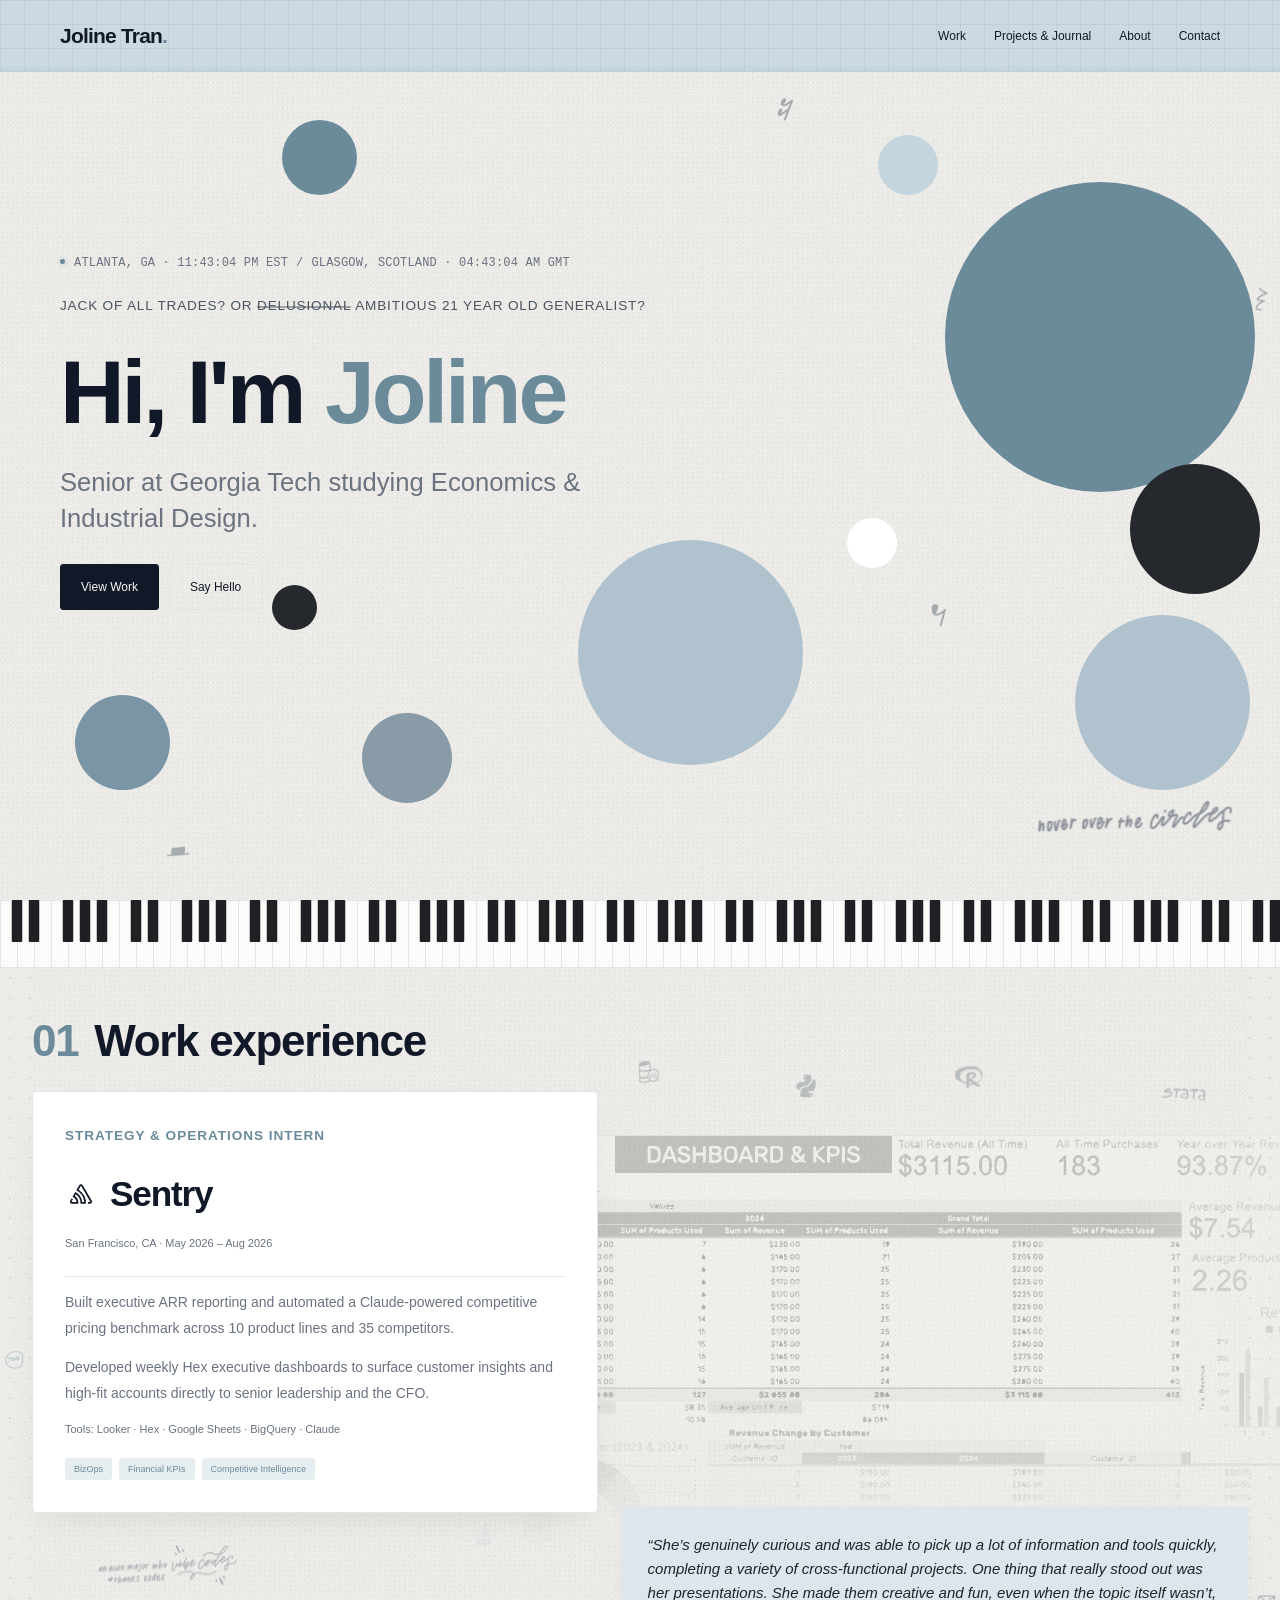
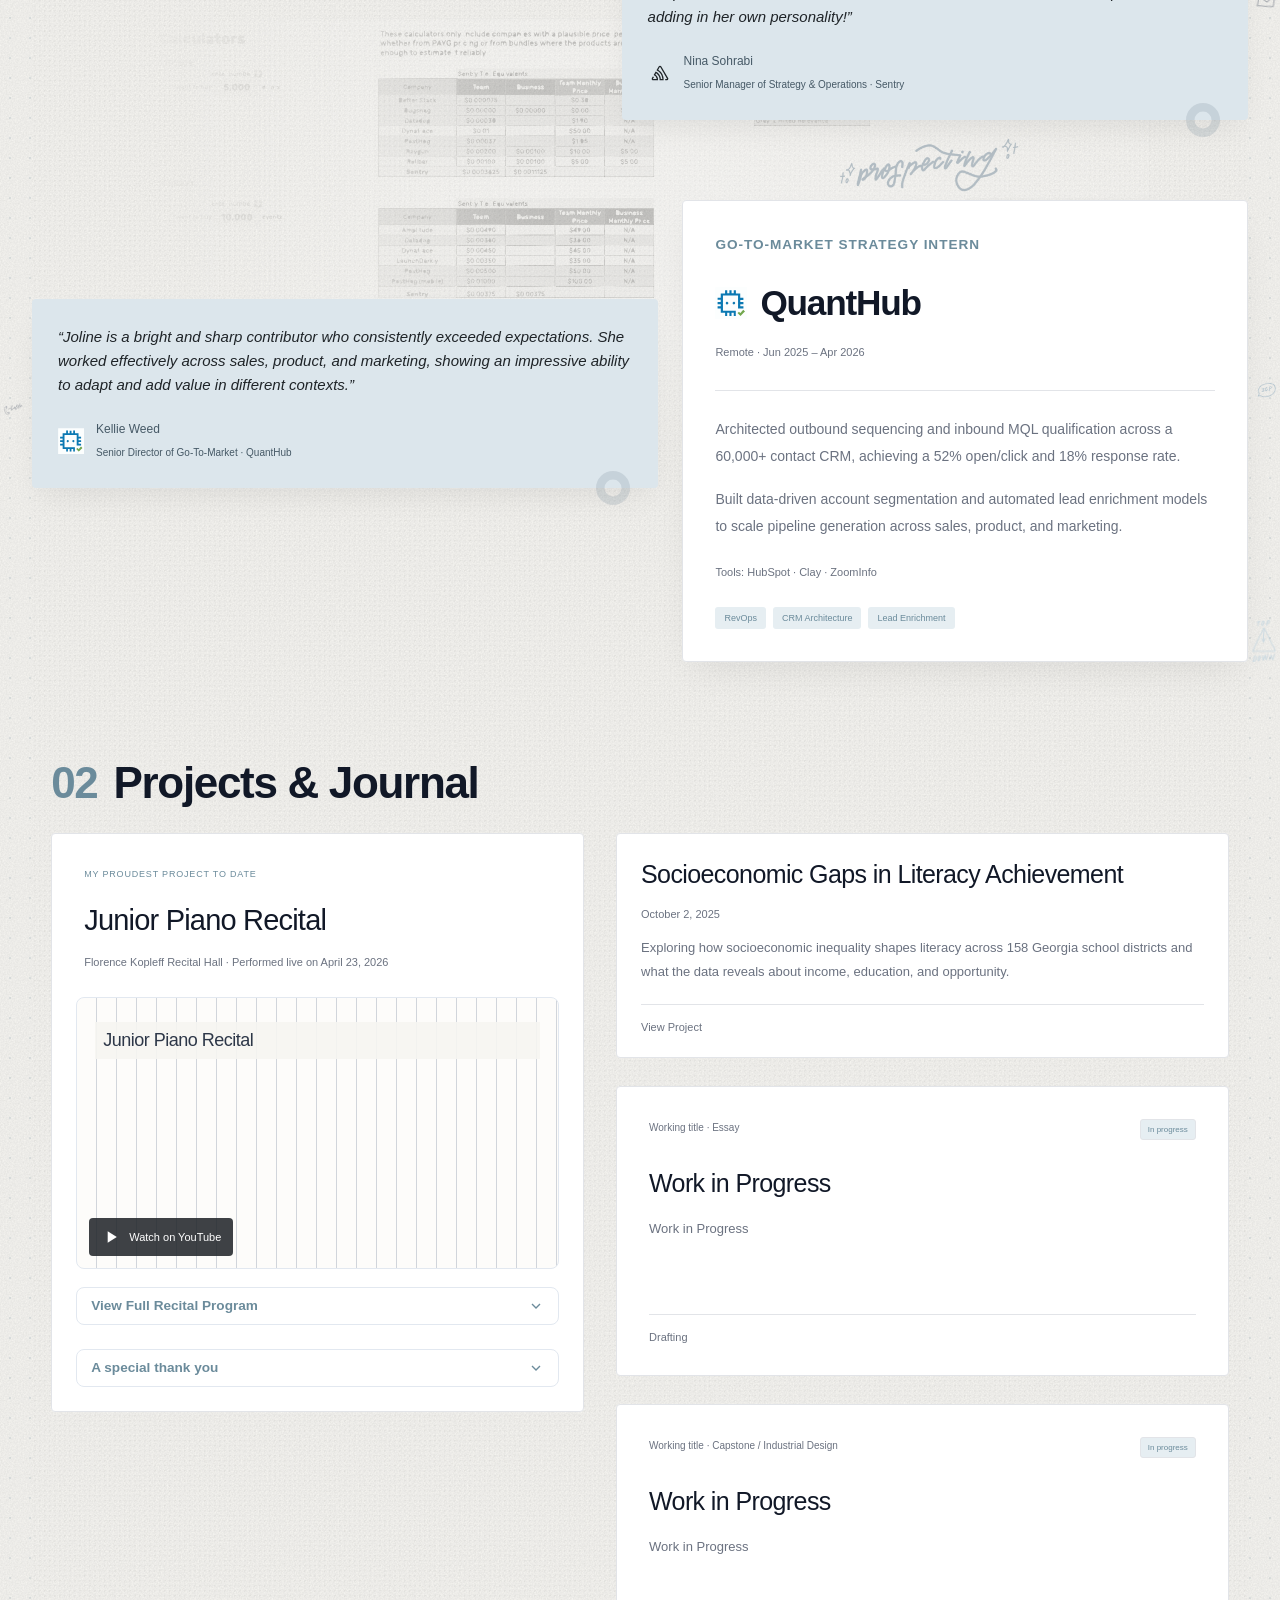
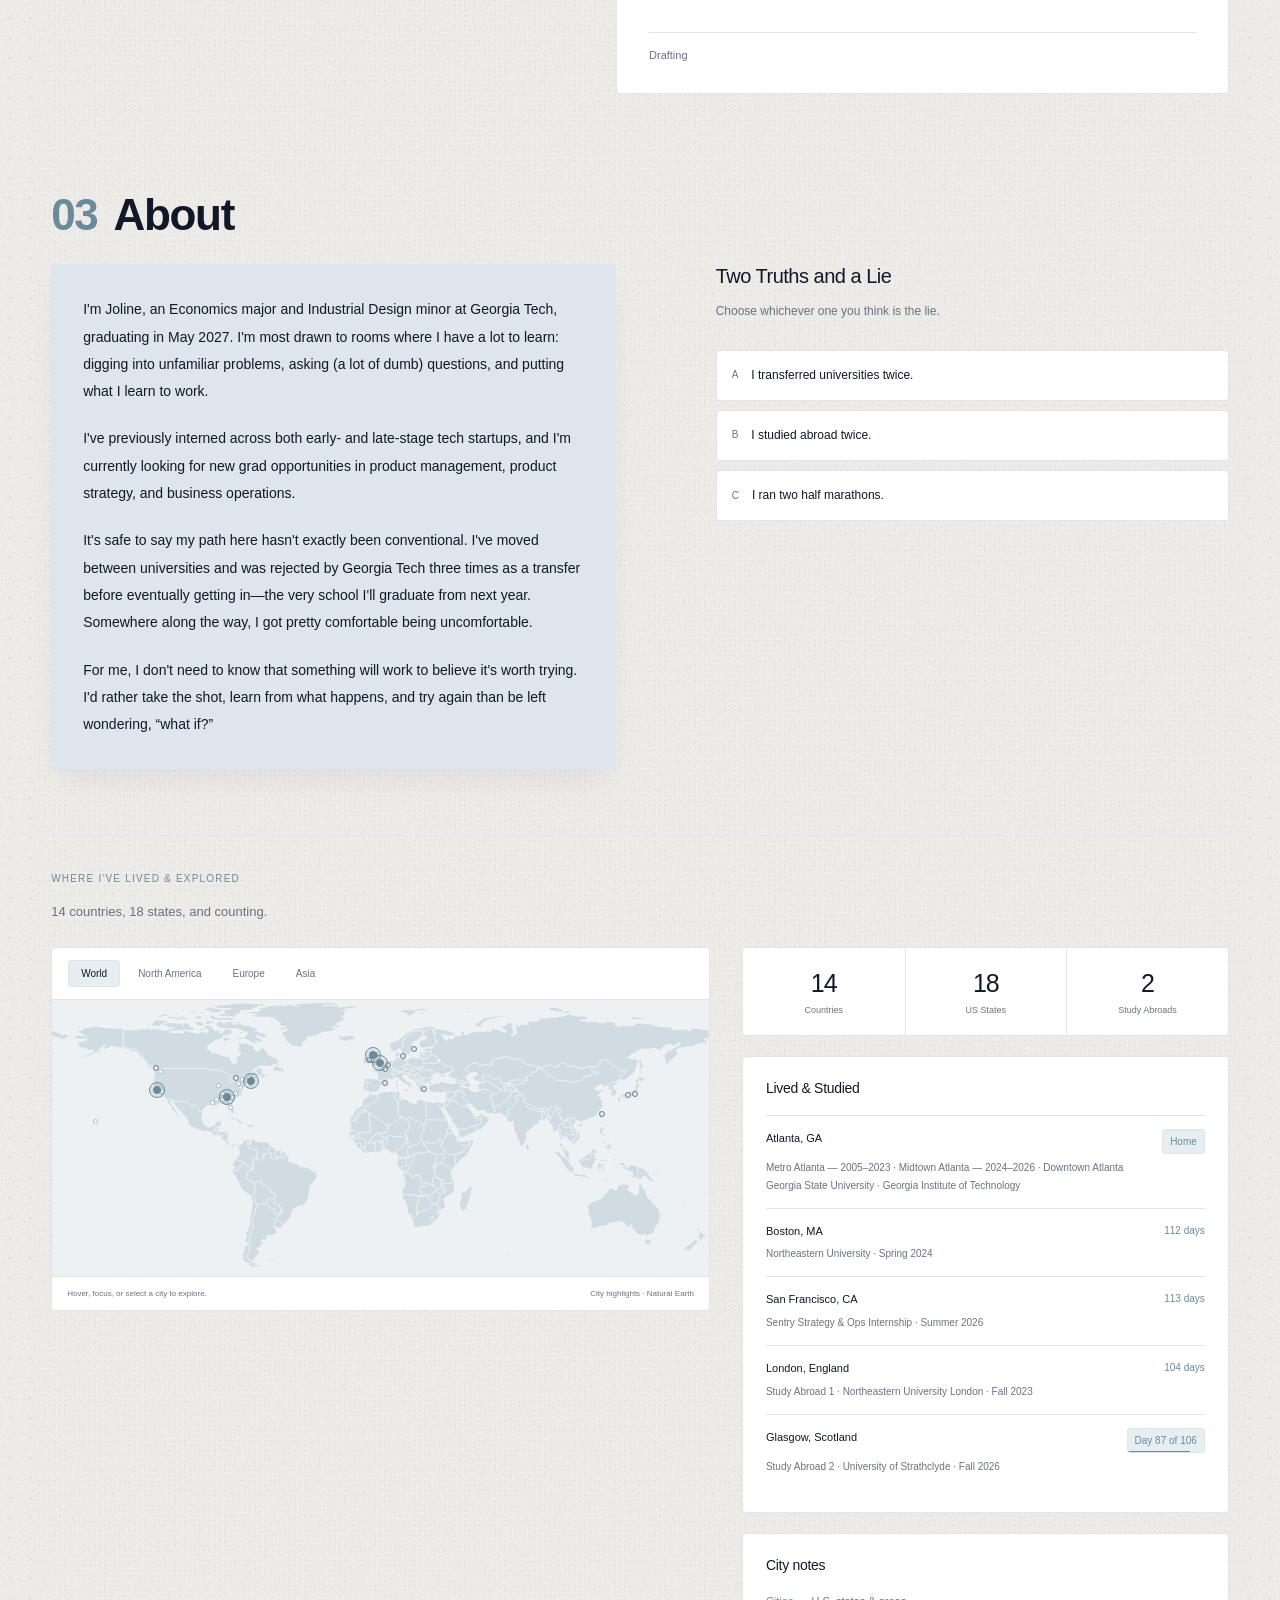
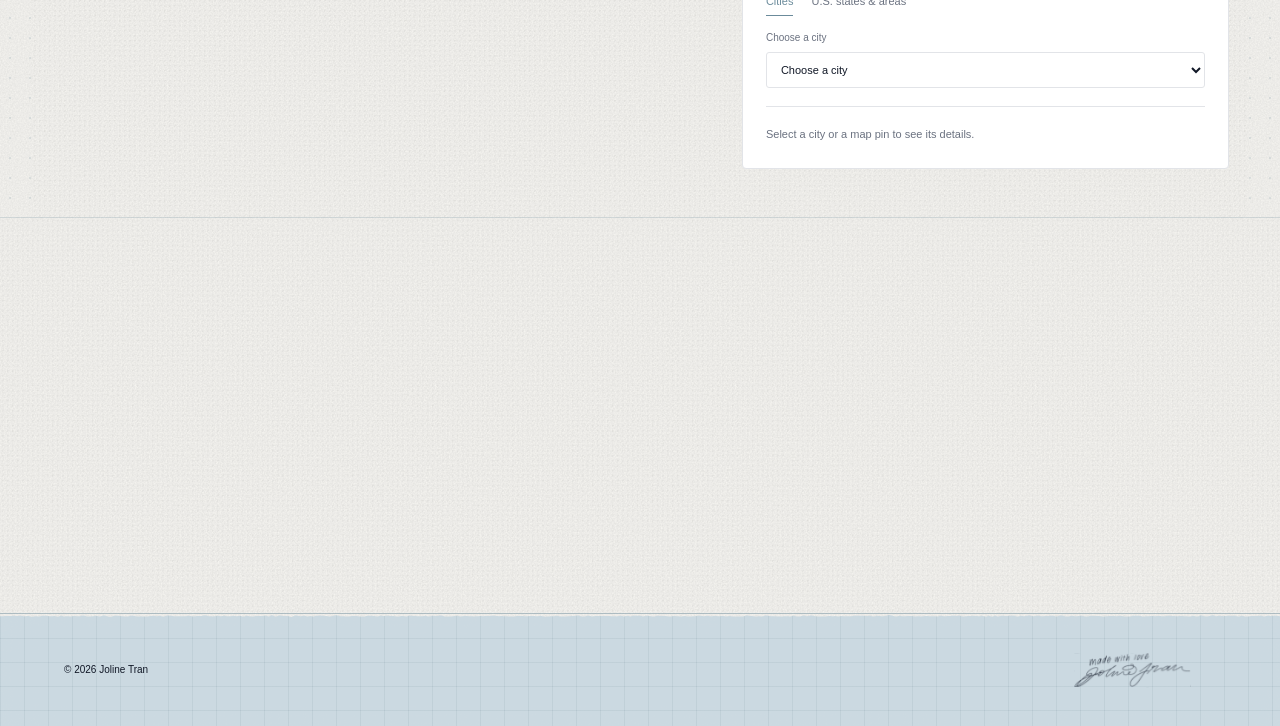
==== commit 3555e378: "Finish targeted arrow cleanup, Asia map view, and contact alignment" ====
--- a/index.html
+++ b/index.html
@@ -10,8 +10,8 @@
   <link rel="icon" type="image/png" sizes="16x16" href="favicon-16x16.png?v=20261021-treble-clef">
   <link rel="icon" type="image/png" sizes="32x32" href="favicon-32x32.png?v=20261021-treble-clef">
   <link rel="icon" type="image/svg+xml" sizes="any" href="favicon.svg?v=20261021-treble-clef">
-  <link rel="stylesheet" href="style.css?v=20261022-footer-quiz">
-  <script src="script.js?v=20261022-choice-visuals" defer></script>
+  <link rel="stylesheet" href="style.css?v=20261022-final-polish">
+  <script src="script.js?v=20261022-asia" defer></script>
 </head>
 <body>
   <a class="skip-link" href="#main">Skip to content</a>
@@ -132,7 +132,7 @@
 </svg></div>
       <div class="experience-rows">
         <article class="experience-row sentry-row" aria-labelledby="sentry-role-title">
-          <div class="experience-copy"><span class="experience-role">STRATEGY &amp; OPERATIONS INTERN</span><h3 class="company-title" id="sentry-role-title"><a class="company-heading-link" href="https://sentry.io/" target="_blank" rel="noopener noreferrer"><svg class="sentry-glyph" xmlns="http://www.w3.org/2000/svg" viewBox="0 0 72 66" width="24" height="24" fill="currentColor" aria-hidden="true" focusable="false"><path d="M29,2.26a4.67,4.67,0,0,0-8,0L14.42,13.53A32.21,32.21,0,0,1,32.17,40.19H27.55A27.68,27.68,0,0,0,12.09,17.47L6,28a15.92,15.92,0,0,1,9.23,12.17H4.62A.76.76,0,0,1,4,39.06l2.94-5a10.74,10.74,0,0,0-3.36-1.9l-2.91,5a4.54,4.54,0,0,0,1.69,6.24A4.66,4.66,0,0,0,4.62,44H19.15a19.4,19.4,0,0,0-8-17.31l2.31-4A23.87,23.87,0,0,1,23.76,44H36.07a35.88,35.88,0,0,0-16.41-31.8l4.67-8a.77.77,0,0,1,1.05-.27c.53.29,20.29,34.77,20.66,35.17a.76.76,0,0,1-.68,1.13H40.6q.09,1.91,0,3.81h4.78A4.59,4.59,0,0,0,50,39.43a4.49,4.49,0,0,0-.62-2.28Z" transform="translate(11, 11)"/></svg>Sentry<span class="company-heading-arrow mobile-decorative-arrow" aria-hidden="true">↗</span></a></h3><p class="context">San Francisco, CA · May 2026 – Aug 2026</p><div class="experience-narrative"><p>Built executive ARR reporting and automated a Claude-powered competitive pricing benchmark across 10 product lines and 35 competitors.</p><p>Developed weekly Hex executive dashboards to surface customer insights and high-fit accounts directly to senior leadership and the CFO.</p></div><p class="tools">Tools: Looker · Hex · Google Sheets · BigQuery · Claude</p><div class="tags"><span>BizOps</span><span>Financial KPIs</span><span>Competitive Intelligence</span></div></div>
+          <div class="experience-copy"><span class="experience-role">STRATEGY &amp; OPERATIONS INTERN</span><h3 class="company-title" id="sentry-role-title"><a class="company-heading-link" href="https://sentry.io/" target="_blank" rel="noopener noreferrer"><svg class="sentry-glyph" xmlns="http://www.w3.org/2000/svg" viewBox="0 0 72 66" width="24" height="24" fill="currentColor" aria-hidden="true" focusable="false"><path d="M29,2.26a4.67,4.67,0,0,0-8,0L14.42,13.53A32.21,32.21,0,0,1,32.17,40.19H27.55A27.68,27.68,0,0,0,12.09,17.47L6,28a15.92,15.92,0,0,1,9.23,12.17H4.62A.76.76,0,0,1,4,39.06l2.94-5a10.74,10.74,0,0,0-3.36-1.9l-2.91,5a4.54,4.54,0,0,0,1.69,6.24A4.66,4.66,0,0,0,4.62,44H19.15a19.4,19.4,0,0,0-8-17.31l2.31-4A23.87,23.87,0,0,1,23.76,44H36.07a35.88,35.88,0,0,0-16.41-31.8l4.67-8a.77.77,0,0,1,1.05-.27c.53.29,20.29,34.77,20.66,35.17a.76.76,0,0,1-.68,1.13H40.6q.09,1.91,0,3.81h4.78A4.59,4.59,0,0,0,50,39.43a4.49,4.49,0,0,0-.62-2.28Z" transform="translate(11, 11)"/></svg>Sentry</a></h3><p class="context">San Francisco, CA · May 2026 – Aug 2026</p><div class="experience-narrative"><p>Built executive ARR reporting and automated a Claude-powered competitive pricing benchmark across 10 product lines and 35 competitors.</p><p>Developed weekly Hex executive dashboards to surface customer insights and high-fit accounts directly to senior leadership and the CFO.</p></div><p class="tools">Tools: Looker · Hex · Google Sheets · BigQuery · Claude</p><div class="tags"><span>BizOps</span><span>Financial KPIs</span><span>Competitive Intelligence</span></div></div>
           <div class="experience-story"><div class="work-graphic-container sentry-graphic-overlap"><img src="sentry-dashboard.svg" alt="Sentry Dashboard &amp; KPIs" class="work-graphic-img" draggable="false" width="2256" height="1150" loading="lazy" decoding="async"></div><figure class="endorsement-card work-endorsement">
           <blockquote><p>“She’s genuinely curious and was able to pick up a lot of information and tools quickly, completing a variety of cross-functional projects. One thing that really stood out was her presentations. She made them creative and fun, even when the topic itself wasn’t, adding in her own personality!”</p></blockquote>
           <figcaption class="endorsement-author"><svg class="sentry-glyph" xmlns="http://www.w3.org/2000/svg" viewBox="0 0 72 66" width="24" height="24" fill="currentColor" aria-hidden="true" focusable="false"><path d="M29,2.26a4.67,4.67,0,0,0-8,0L14.42,13.53A32.21,32.21,0,0,1,32.17,40.19H27.55A27.68,27.68,0,0,0,12.09,17.47L6,28a15.92,15.92,0,0,1,9.23,12.17H4.62A.76.76,0,0,1,4,39.06l2.94-5a10.74,10.74,0,0,0-3.36-1.9l-2.91,5a4.54,4.54,0,0,0,1.69,6.24A4.66,4.66,0,0,0,4.62,44H19.15a19.4,19.4,0,0,0-8-17.31l2.31-4A23.87,23.87,0,0,1,23.76,44H36.07a35.88,35.88,0,0,0-16.41-31.8l4.67-8a.77.77,0,0,1,1.05-.27c.53.29,20.29,34.77,20.66,35.17a.76.76,0,0,1-.68,1.13H40.6q.09,1.91,0,3.81h4.78A4.59,4.59,0,0,0,50,39.43a4.49,4.49,0,0,0-.62-2.28Z" transform="translate(11, 11)"/></svg><div class="author-info"><span class="recommender">Nina Sohrabi</span><span class="recommender-role">Senior Manager of Strategy &amp; Operations · Sentry</span></div></figcaption>
@@ -309,7 +309,7 @@
 	C113.627762,92.205070 118.637466,91.136353 122.726189,93.926384
 	C126.975227,96.825790 127.411407,101.430954 123.627808,106.738213
 z"></path>
-</svg>QuantHub<span class="company-heading-arrow mobile-decorative-arrow" aria-hidden="true">↗</span></a></h3><p class="context">Remote · Jun 2025 – Apr 2026</p><div class="experience-narrative"><p>Architected outbound sequencing and inbound MQL qualification across a 60,000+ contact CRM, achieving a 52% open/click and 18% response rate.</p><p>Built data-driven account segmentation and automated lead enrichment models to scale pipeline generation across sales, product, and marketing.</p></div><p class="tools">Tools: HubSpot · Clay · ZoomInfo</p><div class="tags"><span>RevOps</span><span>CRM Architecture</span><span>Lead Enrichment</span></div></div></div>
+</svg>QuantHub</a></h3><p class="context">Remote · Jun 2025 – Apr 2026</p><div class="experience-narrative"><p>Architected outbound sequencing and inbound MQL qualification across a 60,000+ contact CRM, achieving a 52% open/click and 18% response rate.</p><p>Built data-driven account segmentation and automated lead enrichment models to scale pipeline generation across sales, product, and marketing.</p></div><p class="tools">Tools: HubSpot · Clay · ZoomInfo</p><div class="tags"><span>RevOps</span><span>CRM Architecture</span><span>Lead Enrichment</span></div></div></div>
           <div class="experience-story"><div class="work-graphic-container quanthub-graphic-overlap"><img src="calculators2-sentry.svg" alt="Sentry Pricing Calculator Models" class="work-graphic-img calculators-graphic" draggable="false" width="2748" height="1200" loading="lazy" decoding="async"></div><figure class="endorsement-card work-endorsement">
           <blockquote><p>“Joline is a bright and sharp contributor who consistently exceeded expectations. She worked effectively across sales, product, and marketing, showing an impressive ability to adapt and add value in different contexts.”</p></blockquote>
           <figcaption class="endorsement-author"><svg class="quanthub-logo" aria-hidden="true" focusable="false" preserveAspectRatio="xMidYMid meet" version="1.1" xmlns="http://www.w3.org/2000/svg" xmlns:xlink="http://www.w3.org/1999/xlink" x="0px" y="0px" width="26" viewBox="0 0 200 200" enable-background="new 0 0 200 200" xml:space="preserve" height="26">
@@ -500,8 +500,8 @@
         </article>
         <div class="reflection-articles" aria-label="Journal and project articles">
           <a class="reflection-card journal-project-link" href="journal/socioeconomic-gaps-literacy-achievement/"><h3>Socioeconomic Gaps in Literacy Achievement</h3><time class="project-date" datetime="2025-10-02">October 2, 2025</time><p>Exploring how socioeconomic inequality shapes literacy across 158 Georgia school districts and what the data reveals about income, education, and opportunity.</p><span class="draft-action">View Project</span></a>
-          <article class="reflection-card"><div class="reflection-meta"><span>Working title · Essay</span><span class="article-status">In progress</span></div><h3>15 years of piano, 26.2 miles of running, and the quiet art of repetition</h3><p>On how the patience required for solo recitals and long-distance training bleeds into every strategy problem I touch.</p><span class="draft-action" aria-disabled="true">Drafting <span aria-hidden="true" class="mobile-decorative-arrow">↗</span></span></article>
-          <article class="reflection-card"><div class="reflection-meta"><span>Working title · Capstone / Industrial Design</span><span class="article-status">In progress</span></div><h3>Applied Design &amp; Physical Systems</h3><p>Explorations in human factors, spatial thinking, and physical systems.</p><span class="draft-action" aria-disabled="true">Drafting <span aria-hidden="true" class="mobile-decorative-arrow">↗</span></span></article>
+          <article class="reflection-card"><div class="reflection-meta"><span>Working title · Essay</span><span class="article-status">In progress</span></div><h3>Work in Progress</h3><p>Work in Progress</p><span class="draft-action" aria-disabled="true">Drafting</span></article>
+          <article class="reflection-card"><div class="reflection-meta"><span>Working title · Capstone / Industrial Design</span><span class="article-status">In progress</span></div><h3>Work in Progress</h3><p>Work in Progress</p><span class="draft-action" aria-disabled="true">Drafting</span></article>
         </div>
       </div>
     </section>
@@ -514,7 +514,7 @@
         <div class="travel-heading"><div><h3 class="section-index" id="travel-title">WHERE I'VE LIVED &amp; EXPLORED</h3><p>14 countries, 18 states, and counting.</p></div></div>
         <div class="travel-layout">
         <div class="travel-map">
-          <div class="map-toolbar"><div class="map-views" aria-label="Map view"><button type="button" data-map-view="world" aria-pressed="true">World</button><button type="button" data-map-view="north-america" aria-pressed="false">North America</button><button type="button" data-map-view="europe" aria-pressed="false">Europe</button></div></div>
+          <div class="map-toolbar"><div class="map-views" aria-label="Map view"><button type="button" data-map-view="world" aria-pressed="true">World</button><button type="button" data-map-view="north-america" aria-pressed="false">North America</button><button type="button" data-map-view="europe" aria-pressed="false">Europe</button><button type="button" data-map-view="asia" aria-pressed="false">Asia</button></div></div>
           <div class="map-canvas">
             <!-- Public-domain geography: Natural Earth, 1:110m admin boundaries. -->
             <svg class="world-geography" viewBox="0 0 1000 420" aria-hidden="true" preserveAspectRatio="none"><g><path d="M1000.0,292.7L1000.0,294.2L996.5,295.5L996.1,294.4L1000.0,292.7ZM994.8,296.9L995.5,296.4L996.4,297.3L996.0,298.8L992.7,298.8L992.5,297.5L993.5,296.6L994.8,296.9Z"/><path d="M594.2,249.0L604.7,255.2L604.9,256.9L608.9,259.8L607.6,263.3L607.8,265.0L609.6,266.0L608.9,270.8L612.0,276.1L609.8,277.8L601.4,280.2L596.0,279.6L595.2,275.6L593.7,273.5L585.4,270.4L583.9,266.7L582.3,265.1L581.5,259.2L582.6,259.1L585.4,255.9L584.6,253.2L585.4,252.8L585.6,251.1L584.5,249.5L594.2,249.0Z"/><path d="M475.9,166.1L475.9,171.2L466.8,171.1L466.8,178.5L464.2,178.8L463.6,180.2L464.1,184.4L453.2,184.4L452.6,185.4L452.7,184.2L459.0,183.9L461.4,177.6L465.3,174.5L468.4,168.3L475.6,167.7L475.9,166.1Z"/><path d="M158.8,104.3L151.0,100.2L146.0,99.0L144.5,96.4L144.9,94.6L141.3,93.4L140.8,91.1L137.5,89.0L137.4,87.5L138.9,86.1L138.9,84.2L134.1,82.4L129.6,77.0L123.7,73.0L118.2,75.6L113.8,72.4L108.3,71.5L108.4,44.3L120.8,46.6L126.6,44.5L130.8,44.9L139.5,42.9L141.4,44.1L143.4,43.4L144.1,42.0L150.7,45.0L154.4,43.0L154.8,45.2L159.2,43.9L162.6,44.0L173.3,46.3L179.9,46.6L183.6,48.1L179.7,49.5L184.7,50.1L194.6,49.3L197.6,51.0L200.6,49.6L197.7,48.3L199.5,47.3L205.1,46.9L210.2,49.2L213.3,49.0L218.2,50.3L226.5,49.9L226.2,48.1L228.7,47.6L233.0,48.5L233.0,51.3L234.8,49.0L237.0,49.1L238.2,46.1L232.0,43.2L232.2,40.0L235.5,37.9L242.0,39.6L245.8,42.9L243.3,44.3L248.5,44.9L248.5,47.9L252.2,45.6L255.5,47.5L254.7,49.6L257.4,51.6L262.3,47.0L262.4,43.8L270.5,44.4L274.2,45.9L274.4,47.3L272.3,48.9L274.3,50.4L273.9,51.8L268.5,53.8L264.6,54.3L261.8,53.4L257.4,58.6L254.2,60.5L250.2,60.7L248.0,62.0L247.9,63.8L244.6,64.2L238.2,69.8L237.1,72.1L237.0,75.5L241.1,75.9L243.6,80.9L247.5,80.3L263.9,86.0L271.5,86.5L271.0,89.0L271.9,91.9L273.9,95.1L278.0,97.9L280.2,96.9L281.7,94.0L280.2,89.4L278.3,87.9L282.7,86.5L287.4,82.5L287.2,80.5L285.3,78.1L281.9,75.9L285.2,72.8L283.0,65.7L285.0,65.0L292.6,66.1L294.9,65.3L300.9,68.0L301.7,69.1L306.7,69.3L307.5,75.4L310.1,75.9L312.1,77.6L316.1,76.0L320.6,71.4L329.5,81.2L328.3,83.0L334.5,86.3L340.7,88.0L341.8,90.4L345.1,91.9L345.3,95.2L341.3,97.3L336.7,98.3L333.2,100.7L315.6,100.7L313.2,102.8L309.7,104.1L302.5,110.6L304.8,110.1L309.3,106.3L315.1,103.9L319.3,103.6L321.7,105.0L319.1,107.0L320.9,112.3L324.5,113.7L329.1,113.3L331.9,110.0L332.1,112.1L333.9,113.2L321.5,118.0L318.4,120.1L316.3,119.9L316.2,117.4L321.0,115.0L313.5,115.5L311.7,113.8L311.7,109.9L307.7,108.8L303.7,114.5L301.4,115.8L292.0,115.9L286.6,119.8L281.3,119.8L280.1,120.3L280.7,122.1L271.0,125.5L269.1,124.6L271.8,120.0L270.7,114.9L267.8,113.5L268.1,113.0L266.3,111.5L265.0,111.7L264.2,110.4L254.5,106.3L252.0,107.1L245.4,106.8L238.0,105.2L236.6,103.1L235.7,103.2L235.7,104.3L158.8,104.3ZM266.7,65.3L268.7,64.0L272.6,64.0L269.3,66.2L266.7,65.3ZM278.4,35.3L275.3,33.8L275.5,32.8L283.2,32.9L287.9,34.5L288.2,35.3L278.4,35.3ZM276.9,66.4L278.0,65.5L279.8,66.2L278.7,67.7L276.9,66.4ZM240.0,29.0L238.5,30.1L231.1,29.2L232.5,27.9L236.5,27.1L240.0,29.0ZM239.3,21.7L232.9,21.6L232.1,20.8L237.7,20.8L239.3,21.7ZM231.2,18.1L234.6,19.1L233.8,20.1L229.7,20.7L227.4,20.0L226.0,17.8L231.2,18.1ZM255.1,30.7L243.3,29.4L242.0,26.4L239.2,25.1L230.2,23.9L231.3,22.7L245.5,23.8L247.9,24.8L247.3,25.9L252.3,27.2L274.6,26.9L277.6,28.0L278.2,29.2L272.4,30.6L255.1,30.7ZM190.9,19.8L194.8,20.3L193.9,21.2L188.7,22.0L184.6,21.1L190.9,19.8ZM191.8,17.9L195.4,18.5L187.4,19.1L191.8,17.9ZM345.6,97.6L342.2,101.9L344.0,100.9L345.9,101.6L344.9,102.6L351.5,103.6L350.6,105.7L352.5,105.2L353.8,108.5L352.6,111.1L349.5,110.6L350.1,108.3L349.3,107.9L346.1,110.4L344.5,110.3L346.4,108.9L343.7,108.2L335.4,108.3L334.9,107.5L336.7,106.4L335.5,105.7L337.8,103.9L340.7,99.3L344.8,96.7L346.1,96.8L345.6,97.6ZM267.0,57.6L273.2,59.5L273.5,60.9L275.5,60.7L277.5,61.6L275.0,62.5L270.7,61.8L269.1,60.5L262.4,63.6L261.5,61.9L257.7,62.2L260.1,60.7L261.4,55.8L263.4,56.0L264.0,57.3L265.4,56.9L267.0,57.6ZM281.2,36.6L283.8,35.5L293.8,38.3L294.2,39.6L299.3,38.9L302.2,40.8L308.9,41.9L314.0,45.8L308.9,47.2L319.8,49.7L323.8,52.3L328.2,52.5L327.3,54.6L322.4,57.9L314.7,53.9L311.1,54.3L310.7,55.9L318.6,59.7L320.4,62.6L319.4,64.7L308.9,61.6L316.2,66.8L308.7,65.7L302.7,64.0L299.3,62.6L300.3,61.8L292.1,58.9L292.2,59.7L284.1,60.2L281.8,59.2L283.6,57.0L294.6,56.6L293.6,55.6L294.6,54.1L298.2,51.3L296.4,49.0L286.5,46.6L288.3,45.9L285.3,44.1L280.7,43.0L274.2,44.2L253.7,42.3L251.4,41.2L254.3,39.9L250.3,39.9L249.4,37.0L251.6,34.4L254.4,33.2L261.6,32.4L259.5,34.3L261.7,36.1L264.3,33.8L271.3,32.6L276.1,35.6L275.7,37.5L281.2,36.6ZM237.5,31.5L248.6,32.3L244.4,34.9L241.1,35.4L238.1,37.6L235.0,37.5L233.2,34.9L233.3,33.5L237.5,31.5ZM158.7,25.7L169.2,21.7L177.2,21.3L176.8,23.5L174.7,24.5L162.5,26.4L158.7,25.7ZM131.4,89.7L134.0,89.4L133.2,92.7L135.6,95.1L134.5,95.1L130.4,91.5L130.1,89.3L131.4,89.7ZM207.0,16.5L219.9,18.0L223.1,20.5L207.8,19.2L210.5,18.3L207.2,17.6L207.0,16.5ZM156.9,105.7L155.5,106.1L151.0,104.8L147.1,101.9L144.3,101.4L143.4,99.1L150.7,100.5L156.9,105.7ZM162.4,30.6L173.5,31.3L179.1,33.4L168.8,36.1L165.4,38.2L165.4,39.4L158.1,40.8L156.6,39.6L150.2,38.0L155.7,32.8L153.0,31.0L162.4,30.6ZM200.5,26.5L205.9,26.2L206.4,27.6L204.7,29.0L188.3,30.7L184.0,30.7L183.7,29.8L189.5,28.5L173.0,28.3L176.8,25.5L179.4,24.7L197.0,27.6L193.1,24.8L195.6,23.8L198.5,24.1L200.5,26.5ZM204.1,34.5L207.2,35.7L209.8,40.6L219.5,43.4L219.2,44.7L214.6,44.9L216.4,46.0L215.5,47.1L205.7,45.8L185.2,47.7L183.7,46.3L177.5,45.9L174.1,43.6L187.7,42.4L172.5,41.9L171.0,40.8L177.5,39.7L168.3,38.9L172.6,35.6L180.0,33.8L182.9,34.4L181.5,35.8L187.7,34.9L191.5,36.4L194.7,34.9L197.2,35.8L199.5,38.7L200.9,37.5L198.9,34.5L204.1,34.5ZM221.0,35.6L217.9,33.7L221.2,32.3L229.5,32.6L230.2,33.4L227.6,34.8L231.8,36.0L231.3,38.6L226.8,39.8L215.3,36.2L215.3,35.3L221.0,35.6ZM203.9,33.0L209.7,33.5L207.3,35.5L202.9,33.4L203.9,33.0ZM226.4,24.0L228.5,25.3L227.3,29.0L222.8,29.3L219.8,28.8L219.8,27.1L215.3,27.3L215.1,25.1L226.4,24.0ZM233.3,12.7L238.1,11.7L236.8,11.0L243.3,10.8L246.9,12.4L256.1,13.6L258.3,15.5L261.6,16.4L252.7,19.4L242.0,19.3L239.0,18.1L239.1,17.0L241.3,16.3L236.2,16.3L231.4,14.0L233.3,12.7ZM245.6,9.0L262.5,6.8L268.9,7.8L271.1,6.2L279.7,5.4L297.7,5.1L328.2,6.9L328.1,7.6L312.1,10.1L318.1,10.1L307.0,12.7L302.3,15.1L286.4,16.4L290.2,16.8L288.3,17.3L290.6,18.8L278.4,22.6L278.8,23.2L283.6,23.1L283.6,23.8L276.2,25.6L251.4,24.7L251.1,23.3L256.2,22.7L254.8,20.6L264.0,21.6L260.2,19.8L255.7,19.2L262.8,17.4L263.6,16.4L259.7,15.2L258.5,13.8L268.3,14.2L272.6,13.1L256.7,13.0L251.8,12.0L246.2,10.0L245.6,9.0ZM291.1,50.9L286.1,51.9L285.5,50.4L286.6,48.8L289.2,48.4L291.3,49.2L291.1,50.9ZM232.6,44.9L234.3,46.0L232.6,47.0L222.8,45.2L227.2,43.0L232.6,44.9ZM320.8,101.7L325.4,102.2L328.3,104.0L323.4,103.1L320.8,101.7ZM322.2,110.0L323.2,111.4L327.7,111.7L325.3,113.1L321.8,111.8L321.1,110.9L322.2,110.0Z"/><path d="M158.8,104.3L235.7,104.3L235.7,103.2L236.6,103.1L238.0,105.2L245.4,106.8L252.0,107.1L254.5,106.3L264.2,110.4L265.0,111.7L266.3,111.5L268.1,113.0L267.8,113.5L270.7,114.9L271.8,120.0L269.1,124.3L270.3,125.5L280.7,122.1L280.1,120.3L281.3,119.8L286.6,119.8L292.0,115.9L301.4,115.8L303.7,114.5L307.7,108.8L311.7,109.9L311.7,113.8L314.0,116.4L305.2,119.7L303.3,122.0L303.3,123.6L304.2,125.1L305.3,125.2L305.0,124.1L305.9,124.8L305.7,125.6L295.2,127.6L300.2,127.7L294.6,128.2L293.7,129.0L294.5,129.1L293.9,131.2L291.9,133.4L290.2,131.8L291.5,135.0L289.1,138.4L289.7,136.3L288.2,135.2L287.9,132.8L287.4,134.1L288.0,135.9L286.1,135.4L288.1,136.4L289.6,143.2L287.9,145.4L280.4,149.2L274.1,155.1L274.1,159.2L277.6,168.3L276.7,173.2L274.5,173.2L273.0,171.3L269.8,165.4L270.4,163.5L267.5,159.5L266.4,159.0L263.6,160.4L260.0,158.2L251.1,158.8L252.2,161.4L251.6,161.7L247.6,161.8L245.5,160.2L241.0,159.9L237.0,160.8L230.2,165.6L229.5,168.9L230.2,171.3L229.1,171.4L224.9,169.8L223.6,166.4L219.6,161.1L217.6,159.9L215.3,160.0L213.6,162.3L211.3,161.4L209.8,160.6L208.2,157.4L204.1,154.2L199.3,154.2L199.3,155.4L191.6,155.4L181.1,152.0L181.3,151.4L174.6,152.0L174.2,150.5L170.8,147.6L164.9,146.0L164.6,144.4L161.9,141.5L159.7,136.8L156.3,133.4L155.9,131.0L154.4,129.4L155.0,124.6L154.1,122.3L155.8,114.3L155.3,110.5L153.6,106.6L154.0,106.1L158.0,107.1L159.5,109.8L160.2,109.0L158.8,104.3ZM68.3,188.0L70.0,189.7L67.5,191.4L66.5,189.1L67.1,187.5L68.3,188.0ZM66.7,186.1L65.5,186.6L64.7,185.6L66.7,186.1ZM61.0,183.3L61.9,184.6L60.8,184.5L60.3,183.7L61.0,183.3ZM57.3,181.9L57.0,182.8L56.1,182.3L57.3,181.9ZM37.6,71.3L39.8,71.6L40.1,72.7L38.4,73.1L34.8,71.8L37.6,71.3ZM74.4,78.3L77.4,79.4L72.2,81.9L70.8,81.1L70.4,79.8L74.4,78.3ZM108.4,44.3L108.3,71.5L113.8,72.4L118.2,75.6L123.7,73.0L129.6,77.0L134.1,82.4L138.9,84.2L138.9,86.1L137.4,87.5L133.4,85.5L132.6,82.9L129.1,80.6L127.6,77.9L120.5,77.6L111.5,73.8L104.0,72.2L100.1,72.4L91.3,69.9L88.3,70.5L88.8,72.5L78.6,74.9L78.2,73.2L79.4,70.3L82.4,69.4L81.6,68.7L72.2,74.3L74.2,75.7L71.6,77.8L65.8,79.9L65.1,81.2L60.8,82.7L59.9,84.0L47.0,87.8L41.8,88.1L50.5,84.3L54.0,84.0L59.2,81.1L61.9,79.5L63.8,75.5L59.7,75.9L58.2,77.0L56.4,75.5L55.6,76.5L54.6,75.1L50.1,76.3L50.3,73.5L48.6,72.4L44.9,73.0L40.7,70.9L40.7,69.3L38.6,68.1L39.6,66.4L42.9,63.3L47.0,63.6L49.3,62.2L53.4,61.5L52.9,60.2L51.3,59.7L53.4,58.5L47.9,59.8L41.8,59.5L37.7,58.8L33.0,56.0L43.1,53.4L45.4,53.4L45.0,54.8L50.9,54.7L40.6,49.1L36.8,48.2L38.3,46.7L43.2,46.6L46.8,45.3L47.4,43.9L50.3,42.5L60.8,41.1L65.1,39.5L69.3,40.1L71.3,41.4L77.2,41.0L77.0,41.7L81.3,42.2L97.4,43.5L101.1,43.0L108.4,44.3ZM23.0,61.5L31.4,62.9L29.1,63.8L25.9,62.6L23.5,62.8L23.0,61.5Z"/><path d="M742.7,103.7L740.6,105.6L738.2,105.9L738.1,108.8L736.6,110.1L731.1,109.1L729.1,114.3L722.1,116.1L724.6,121.1L722.7,121.9L722.9,123.5L719.8,122.1L710.1,122.0L706.1,120.8L704.6,121.4L704.1,123.1L697.7,122.5L697.1,123.8L691.9,126.3L690.6,128.4L689.6,128.4L688.8,127.1L685.3,127.0L684.8,124.6L683.4,124.6L683.6,121.7L680.3,119.5L672.3,120.2L669.6,117.6L662.5,114.2L655.4,115.9L655.5,126.6L654.0,126.7L650.2,123.6L645.8,125.2L645.8,122.3L642.6,121.3L639.7,117.0L642.4,117.3L642.5,115.1L647.3,115.1L647.3,110.5L642.2,109.9L636.4,111.8L635.0,111.3L635.3,109.8L633.5,107.9L631.4,108.0L629.1,106.0L632.1,100.1L634.9,101.7L635.3,99.6L641.0,96.5L645.4,96.4L654.8,99.6L657.7,98.4L662.1,98.3L665.7,99.8L666.5,98.9L670.4,99.1L671.1,97.7L666.6,95.7L669.2,94.3L668.7,93.5L671.4,92.7L669.4,90.8L670.7,89.8L681.1,88.8L691.9,85.8L696.8,86.4L697.7,89.4L700.6,88.7L704.2,89.7L704.0,91.3L706.6,91.1L713.6,88.4L712.6,89.3L716.1,91.5L722.3,98.9L723.8,97.4L727.6,99.0L731.6,98.3L737.6,102.3L741.2,101.9L742.7,103.7Z"/><path d="M655.5,126.6L655.4,115.9L662.5,114.2L669.6,117.6L672.3,120.2L680.3,119.5L683.6,121.7L683.4,124.6L684.8,124.6L685.3,127.0L688.8,127.1L689.6,128.4L690.6,128.4L691.9,126.3L697.1,123.8L697.9,124.1L695.6,125.9L697.7,127.0L699.6,126.3L702.9,127.8L699.4,129.9L696.1,129.7L696.3,127.6L692.6,128.2L690.4,131.7L688.1,131.6L687.3,132.8L689.4,133.5L690.0,135.7L688.4,138.6L684.8,138.0L684.9,136.2L678.3,133.6L673.3,130.2L671.9,127.2L668.0,126.8L666.9,126.2L666.6,123.9L662.9,122.4L658.1,125.1L658.6,126.5L655.5,126.6Z"/><path d="M891.7,253.7L901.6,257.4L905.1,260.3L905.5,262.0L910.1,263.8L910.8,265.4L908.3,265.7L908.9,267.6L911.3,269.5L913.2,272.6L914.7,272.5L914.6,273.8L918.9,276.0L918.6,276.9L910.9,275.6L907.1,272.1L905.7,269.6L902.1,268.3L898.0,270.1L898.4,272.2L896.2,273.2L891.8,272.6L891.7,253.7ZM924.0,256.8L925.4,259.2L924.5,260.0L923.4,257.2L918.5,254.1L919.3,253.4L924.0,256.8ZM920.3,263.1L915.9,264.5L912.0,262.9L912.2,262.0L916.2,262.2L917.1,260.7L917.3,262.2L918.9,262.0L921.2,260.0L920.9,258.3L922.6,258.2L923.1,260.3L922.2,262.1L920.3,263.1ZM929.9,261.7L933.4,265.2L933.0,266.0L931.0,265.1L929.2,261.1L929.9,261.7Z"/><path d="M891.7,253.7L891.8,272.6L889.3,270.2L886.5,269.7L885.8,270.5L882.3,270.6L883.4,268.2L885.2,267.4L883.1,261.8L875.5,259.1L871.3,256.5L869.4,258.1L868.8,255.8L866.6,254.4L871.6,253.4L871.4,252.6L867.3,252.6L866.2,250.9L863.7,250.4L862.6,248.9L867.7,247.3L872.2,248.5L873.4,254.2L876.3,256.0L878.6,252.9L881.8,251.1L884.2,251.1L891.7,253.7ZM847.1,272.0L847.5,273.4L845.7,275.6L842.9,275.9L844.4,273.1L847.1,272.0ZM872.8,266.2L872.5,264.0L873.6,262.0L874.2,264.2L872.8,266.2ZM827.5,234.2L825.9,236.8L827.9,239.6L827.4,240.9L830.5,243.6L827.3,243.9L826.3,245.9L826.4,248.5L823.8,250.5L822.6,257.8L822.2,256.8L819.1,258.1L818.0,256.3L814.6,255.2L811.3,256.3L810.3,254.9L806.2,254.7L805.8,250.8L803.0,247.5L802.6,245.0L803.0,242.3L804.6,240.4L805.1,242.3L807.0,244.0L810.5,243.6L813.5,241.9L816.1,242.7L818.4,242.1L821.8,233.7L827.5,234.2ZM859.4,254.3L862.4,255.2L863.4,257.4L861.1,256.2L855.3,256.0L855.9,254.4L859.4,254.3ZM852.4,257.2L850.5,256.7L850.0,255.4L852.8,255.3L853.5,256.2L852.4,257.2ZM855.4,239.9L855.6,241.5L857.2,241.7L857.5,242.9L857.3,245.5L855.9,245.2L855.5,246.9L856.6,248.5L855.8,248.8L853.9,243.3L855.4,239.9ZM841.5,243.7L844.7,243.6L847.4,241.4L847.9,242.1L845.7,245.0L843.6,245.5L833.8,245.5L833.4,247.7L835.9,250.3L837.4,249.0L842.6,248.0L842.4,249.3L841.2,248.9L840.0,250.6L837.5,251.7L840.2,255.4L839.6,256.4L842.1,259.8L842.1,261.7L840.6,262.5L839.5,261.5L840.9,259.1L838.2,260.3L837.5,259.5L837.8,258.3L835.8,256.6L836.0,253.8L834.2,254.7L834.5,262.2L832.8,262.6L831.6,261.8L832.4,259.1L831.9,256.3L830.8,256.3L829.9,254.3L832.8,245.8L835.8,242.4L841.5,243.7ZM834.2,275.9L830.5,273.9L833.1,273.3L835.5,275.1L835.3,275.9L834.2,275.9ZM837.1,270.9L841.4,269.7L841.0,271.3L833.1,271.7L833.1,270.7L835.3,270.1L837.1,270.9ZM828.5,270.4L830.2,270.2L830.9,271.4L824.3,272.4L825.2,270.7L826.8,270.7L827.5,269.7L828.5,270.4ZM801.4,264.8L801.7,265.8L807.1,266.1L807.7,264.9L812.8,266.3L813.8,268.2L818.0,268.7L821.4,270.5L818.2,271.6L815.2,270.4L800.8,268.7L795.7,267.5L795.2,266.3L792.7,266.1L794.6,263.3L801.4,264.8ZM789.9,249.3L791.4,253.0L793.4,253.2L794.7,255.1L793.9,263.2L790.9,263.2L785.0,258.4L775.7,245.7L773.9,240.9L764.9,231.8L764.7,230.3L770.8,231.0L779.6,240.1L782.4,240.2L784.7,242.2L786.3,244.6L788.4,245.9L787.3,248.3L789.9,249.3Z"/><path d="M309.3,398.7L311.8,402.2L319.3,404.6L318.1,406.1L315.4,406.2L314.0,405.2L309.4,405.1L309.3,398.7ZM339.9,333.7L337.5,345.9L341.0,348.4L340.7,350.4L342.4,351.7L342.3,353.1L339.6,356.8L335.5,358.4L326.8,358.7L327.4,364.0L325.7,365.0L322.9,365.4L320.2,364.4L319.1,365.2L319.5,368.0L321.4,368.9L322.9,368.0L323.7,369.5L318.9,372.2L317.9,376.7L315.3,376.7L313.1,378.2L312.3,380.3L315.0,382.4L317.7,383.0L316.7,385.6L313.4,387.3L311.6,390.7L307.9,393.2L308.8,396.2L310.7,397.8L300.2,396.9L299.1,395.2L299.1,393.0L297.3,393.2L296.3,392.1L296.1,389.1L298.2,387.8L299.1,385.9L298.8,384.5L301.2,378.2L300.9,376.5L302.2,375.9L300.6,374.3L301.5,373.0L300.2,371.9L299.6,368.6L300.7,368.0L300.2,364.5L301.6,358.9L303.3,357.9L302.4,352.4L304.5,350.5L304.5,348.1L306.1,345.3L306.1,342.6L304.1,337.1L305.8,334.1L305.5,331.3L306.5,328.6L310.3,324.1L309.5,323.0L310.0,317.2L313.0,315.8L313.6,312.1L315.9,309.4L319.5,310.2L321.2,312.2L322.3,309.9L325.4,310.0L331.0,315.4L339.5,319.1L339.9,320.4L337.2,324.8L343.1,326.0L345.3,325.5L347.8,323.3L348.3,320.8L349.6,320.2L351.0,321.9L351.0,324.2L346.8,327.0L339.9,333.7Z"/><path d="M309.3,398.7L309.4,405.1L314.0,405.2L310.7,407.3L302.8,405.7L296.4,402.5L292.6,399.3L302.5,402.8L304.8,399.5L307.4,398.3L309.3,398.7ZM306.7,297.1L308.4,301.2L309.9,302.4L309.0,305.2L311.6,312.5L313.6,312.1L313.9,312.8L313.0,315.8L310.0,317.2L309.5,323.0L310.3,324.1L306.5,328.6L305.5,331.3L305.8,334.1L304.1,337.1L306.1,342.6L306.1,345.3L304.5,348.1L304.5,350.5L302.4,352.4L303.3,357.9L301.6,358.9L300.2,364.5L300.7,368.0L299.6,368.6L300.2,371.9L301.5,373.0L300.6,374.3L302.2,375.9L300.9,376.5L301.2,378.2L298.8,384.5L299.1,385.9L298.2,387.8L296.1,389.1L296.3,392.1L297.3,393.2L299.1,393.0L299.1,395.2L300.2,396.9L309.5,397.7L307.1,397.7L303.2,399.4L302.8,402.1L301.6,402.2L291.8,397.6L290.0,387.2L291.2,384.4L294.1,382.2L289.9,381.3L292.5,378.8L293.5,374.0L296.6,375.0L298.0,369.0L296.1,368.2L295.3,371.8L293.5,371.4L295.3,361.9L296.6,359.9L295.6,353.8L296.8,353.7L301.6,340.1L300.9,335.8L301.7,333.4L301.4,329.8L303.0,326.3L305.3,308.2L304.5,299.4L306.7,297.1Z"/><path d="M581.5,259.2L582.3,265.1L583.9,266.7L585.4,270.4L579.8,270.9L579.0,272.8L579.6,274.0L578.8,280.4L581.5,282.0L582.3,281.5L582.5,284.6L580.4,284.6L578.2,281.8L576.1,281.4L575.5,279.8L573.8,280.7L571.5,280.3L570.6,279.0L567.5,278.8L567.4,277.9L561.5,278.3L560.4,267.3L557.0,267.4L557.2,266.3L555.8,266.3L553.9,266.9L552.8,269.3L548.5,269.6L545.4,263.2L534.2,263.9L533.8,263.0L535.1,260.7L537.8,259.2L539.3,259.3L540.5,260.6L544.5,256.4L544.4,254.1L545.6,251.2L549.0,247.4L551.5,234.0L554.1,231.6L562.2,234.5L563.4,232.6L564.7,232.9L567.8,231.4L569.8,231.9L571.3,231.0L576.0,231.0L577.7,233.4L579.0,233.8L582.5,232.9L585.6,236.0L585.5,239.4L586.6,239.8L583.0,244.5L580.6,254.4L581.5,259.2Z"/><path d="M615.5,251.1L613.9,248.7L613.8,238.1L617.0,233.9L618.8,233.9L621.3,231.8L624.9,231.7L635.9,218.8L636.0,213.2L642.0,211.4L641.8,215.4L640.4,219.6L635.0,230.7L629.3,237.9L619.8,245.4L615.5,251.1Z"/><path d="M608.9,259.8L604.9,256.9L604.7,255.2L594.2,249.0L594.1,245.9L597.3,240.7L594.5,233.9L598.1,230.3L599.5,230.7L599.5,232.4L600.4,233.3L602.4,233.3L605.9,235.8L609.9,236.3L613.2,233.9L614.4,234.9L616.3,234.9L613.8,238.1L613.9,248.7L615.5,251.1L611.8,253.7L610.0,258.8L608.9,259.8Z"/><path d="M568.2,222.4L565.2,220.3L565.4,217.0L563.8,215.2L561.9,209.6L560.9,209.7L562.5,205.4L562.0,204.7L564.0,200.8L566.4,201.0L566.2,188.3L569.4,188.3L569.4,182.5L602.4,182.5L604.1,192.3L606.7,194.1L602.4,197.1L600.8,206.9L596.5,214.6L595.2,215.4L594.4,221.1L593.7,216.3L592.2,215.2L592.2,210.9L591.0,210.7L589.1,211.5L590.0,214.1L587.1,217.8L585.7,218.1L583.3,216.4L580.5,219.0L574.3,218.8L571.6,216.1L569.6,216.4L568.2,220.4L566.4,221.2L568.2,222.4Z"/><path d="M566.2,189.5L566.4,201.0L564.0,200.8L562.0,204.7L562.5,205.4L560.9,209.7L561.9,209.6L563.5,213.9L560.3,215.6L558.3,218.8L555.7,220.1L552.3,220.2L552.5,221.2L549.9,223.4L542.4,224.7L542.9,223.9L541.6,220.7L538.8,218.5L539.4,217.2L543.0,217.3L541.5,214.7L540.5,207.6L538.8,207.5L538.8,205.7L537.6,204.6L538.8,200.8L542.4,198.0L544.2,187.2L541.9,184.5L541.3,180.0L544.1,178.4L566.2,189.5Z"/><path d="M300.8,189.1L300.8,191.8L300.2,192.3L300.8,193.9L294.7,194.0L293.2,193.1L293.4,192.1L298.1,192.8L299.1,192.1L297.8,189.8L296.1,189.3L296.7,188.5L300.8,189.1Z"/><path d="M300.8,193.9L300.2,192.3L301.1,188.6L305.7,189.3L306.2,190.3L307.7,190.3L307.6,191.1L310.2,192.3L309.2,193.5L305.7,192.8L304.1,193.5L303.7,192.8L301.7,195.2L300.8,193.9Z"/><path d="M996.5,40.3L1000.0,39.1L1000.0,41.0L997.0,41.2L996.5,40.3ZM636.4,111.8L635.1,113.5L632.4,114.0L629.7,117.0L632.2,119.7L631.9,121.7L635.0,125.1L632.8,127.0L627.2,124.3L626.3,123.1L622.0,122.9L617.8,121.0L611.0,120.4L601.9,115.2L603.9,114.7L606.2,112.3L604.6,111.1L608.7,109.9L608.7,109.3L606.2,109.8L606.3,108.5L610.4,107.5L610.2,104.9L611.3,102.5L605.6,101.6L603.9,100.3L601.7,100.7L598.2,99.7L597.3,97.9L595.1,97.7L595.5,96.3L593.8,94.6L588.3,95.3L587.0,92.5L590.8,91.7L588.1,90.4L585.4,87.4L585.8,85.3L581.6,85.0L578.3,83.5L577.1,80.4L575.8,79.7L577.0,78.8L576.2,76.1L578.1,74.4L577.7,73.9L580.9,72.3L578.0,71.0L586.5,65.6L587.5,64.1L583.4,62.1L584.6,60.2L582.1,58.1L583.9,55.6L580.7,52.3L583.3,50.1L579.0,48.2L579.4,46.2L589.3,43.7L593.8,45.5L601.4,46.2L614.1,50.8L614.2,52.7L606.6,55.0L594.2,52.8L592.2,53.2L596.7,55.3L597.1,59.6L602.8,61.3L603.2,59.9L601.5,58.6L603.3,57.5L610.0,59.3L612.3,58.6L610.5,56.5L616.9,53.7L622.1,54.8L623.7,52.8L621.4,51.1L622.7,49.4L620.7,47.6L628.5,48.5L630.1,50.1L626.5,50.5L626.6,52.1L628.7,53.1L633.0,52.5L633.7,50.6L649.2,46.8L651.3,46.9L648.6,48.7L652.0,49.0L654.0,48.0L659.2,47.9L663.3,46.7L666.5,48.4L669.7,46.5L666.8,44.8L668.2,43.9L676.4,44.8L690.3,49.0L692.2,47.5L689.3,45.3L685.9,45.0L686.8,43.7L685.3,40.5L690.4,37.8L692.2,35.2L694.3,34.6L701.6,35.4L702.2,37.0L699.6,39.4L701.3,40.3L702.2,42.3L701.6,46.3L704.6,48.1L703.4,50.0L698.0,54.1L701.2,54.5L705.3,52.7L706.1,51.3L708.5,49.9L706.9,48.3L708.2,46.4L705.1,46.1L704.4,44.5L706.7,41.6L703.1,39.3L708.0,37.3L707.4,35.2L708.8,35.2L710.2,36.8L709.1,39.6L712.1,40.1L710.8,38.0L715.5,36.9L721.3,36.7L726.4,38.4L723.9,36.0L723.6,32.9L741.2,32.0L738.9,30.5L742.1,28.6L758.1,26.7L759.0,25.9L768.6,26.3L774.8,24.8L779.9,24.8L783.3,22.3L789.9,21.2L794.6,22.1L790.8,22.8L797.1,23.2L797.9,24.7L808.5,24.0L817.0,26.5L816.3,28.0L803.9,31.3L811.4,32.5L813.9,31.9L815.4,33.8L821.0,32.6L829.9,33.1L830.6,34.4L842.2,34.8L842.4,32.6L852.7,33.1L857.2,34.6L858.5,36.5L856.8,37.7L860.3,40.0L864.7,41.2L867.4,38.1L871.8,39.4L876.6,38.7L881.9,39.5L884.0,38.7L888.5,39.1L886.5,36.4L890.2,35.2L915.3,37.1L917.6,38.8L924.9,41.0L941.7,40.9L944.0,42.1L943.6,44.3L947.1,45.1L966.2,44.7L971.0,47.2L974.5,46.3L972.2,44.5L973.5,43.2L988.1,43.8L1000.0,46.5L1000.0,58.0L996.4,59.3L992.8,59.1L998.3,63.8L997.9,65.7L992.7,65.1L982.4,67.6L974.2,71.4L973.1,72.8L969.2,70.8L961.9,73.0L960.7,72.0L958.0,73.2L954.3,72.8L953.4,74.7L950.0,77.5L950.1,78.7L953.3,79.3L952.9,83.5L950.4,83.6L949.2,86.1L950.3,87.3L945.5,88.8L944.5,92.1L940.4,92.8L939.5,95.8L935.5,98.5L931.8,85.8L933.1,81.8L935.4,80.0L935.6,78.7L939.9,78.0L949.6,71.4L954.6,69.1L956.9,65.0L953.5,65.3L951.8,67.7L944.8,70.8L942.5,67.3L935.3,68.3L928.4,73.1L930.7,74.9L920.2,75.9L920.4,73.9L916.1,73.4L912.6,74.8L904.1,74.3L895.0,75.2L875.4,87.7L879.7,88.0L881.1,89.9L883.8,90.5L885.6,89.1L888.6,89.2L892.6,92.4L892.7,94.9L890.5,97.8L889.1,105.9L883.9,112.1L874.6,120.5L870.9,122.2L869.2,122.2L867.4,120.8L863.3,123.9L862.9,121.9L864.3,121.9L864.7,118.4L864.0,116.0L866.3,114.9L869.7,115.4L875.1,105.8L868.1,107.8L863.9,107.8L862.7,105.1L859.4,103.0L854.6,102.1L849.9,93.3L843.3,91.4L836.1,92.0L833.8,93.4L835.3,94.1L835.4,95.7L831.3,99.7L831.4,101.0L827.4,102.8L824.1,101.7L820.8,101.9L817.7,100.7L813.6,102.7L807.4,103.9L801.3,103.5L796.9,100.6L788.0,101.1L784.0,99.9L783.5,97.7L774.6,95.4L771.7,98.5L772.9,100.2L770.2,102.2L763.4,101.3L761.5,100.0L756.2,99.1L746.7,102.9L742.7,103.7L741.2,101.9L737.6,102.3L731.6,98.3L727.6,99.0L723.8,97.4L722.3,98.9L716.1,91.5L712.6,89.3L713.6,88.4L706.6,91.1L704.0,91.3L704.2,89.7L700.6,88.7L697.7,89.4L696.8,86.4L691.9,85.8L681.1,88.8L670.7,89.8L669.4,90.8L671.4,92.7L668.7,93.5L669.2,94.3L666.6,95.7L671.1,97.7L670.4,99.1L666.5,98.9L665.7,99.8L662.1,98.3L657.7,98.4L654.8,99.6L645.4,96.4L641.0,96.5L635.3,99.6L634.9,101.7L632.1,100.1L629.1,106.0L631.4,108.0L633.5,107.9L635.3,109.8L635.0,111.3L636.4,111.8ZM760.5,11.5L766.5,10.9L778.3,15.1L777.6,17.7L771.5,18.1L759.2,16.1L757.1,14.1L753.3,13.5L760.5,11.5ZM785.7,16.6L792.7,18.2L791.9,19.4L776.2,20.5L781.3,16.7L785.7,16.6ZM885.6,25.7L903.0,27.3L900.8,29.5L886.0,30.1L880.5,28.2L882.0,26.2L885.6,25.7ZM911.7,28.0L918.7,28.7L915.5,29.9L905.9,28.5L906.6,27.5L911.7,28.0ZM888.5,33.7L894.6,32.3L898.9,34.1L888.5,33.7ZM624.6,12.8L634.2,12.2L634.8,13.0L639.0,11.8L643.1,12.5L632.2,14.5L629.2,13.8L630.8,12.9L624.6,12.8ZM563.1,88.8L554.6,88.6L555.2,87.3L559.1,86.3L563.2,87.3L563.1,88.8ZM648.6,32.6L655.3,30.0L654.5,28.7L669.9,25.3L689.3,23.3L691.3,24.5L671.1,28.2L662.4,31.0L653.9,36.6L654.5,39.0L659.8,41.4L649.1,41.2L648.4,40.0L643.3,39.2L642.9,37.6L645.8,37.0L645.7,35.4L651.2,32.9L648.6,32.6ZM897.0,90.6L897.9,96.3L901.8,104.3L897.7,103.4L896.0,107.6L898.7,110.5L898.6,112.6L896.5,110.8L894.7,113.1L894.2,104.7L894.9,98.6L893.3,95.8L893.6,91.8L896.1,90.5L895.0,89.1L896.3,88.7L897.0,90.6ZM14.1,51.5L13.8,53.3L15.7,54.1L15.1,52.0L22.6,52.4L28.1,55.1L25.3,56.4L20.7,56.7L20.7,59.5L19.6,60.1L11.2,58.2L10.5,56.9L4.6,56.8L3.0,55.8L3.6,54.7L0.3,55.4L1.6,56.8L0.0,58.0L0.0,46.5L14.1,51.5ZM3.6,40.9L0.0,41.0L0.0,39.1L6.7,39.8L3.6,40.9ZM592.9,113.0L593.6,112.3L598.6,114.7L601.5,114.5L600.9,115.5L594.1,117.7L592.6,117.1L593.2,115.8L590.2,114.9L592.9,113.0Z"/><path d="M280.6,168.6L283.8,168.5L283.8,169.2L280.8,169.7L280.6,168.6ZM283.9,167.9L286.1,169.2L285.6,171.2L283.9,167.9ZM282.8,173.2L283.6,173.3L284.6,177.4L283.9,177.5L282.2,175.0L282.8,173.2Z"/><path d="M330.0,396.4L333.3,394.7L335.7,395.4L337.4,394.2L339.6,395.5L338.8,396.5L335.0,397.4L333.8,396.4L331.4,397.7L330.0,396.4Z"/><path d="M542.1,15.4L543.1,14.4L547.2,14.3L559.8,17.5L552.9,18.6L551.3,20.8L548.9,21.3L547.6,23.7L544.2,23.8L538.2,22.1L540.7,21.0L531.2,17.8L529.0,15.5L536.6,14.5L538.1,15.5L542.1,15.4ZM586.4,44.7L579.4,46.2L580.6,44.1L577.0,43.0L572.7,44.0L571.4,46.1L568.7,47.4L562.1,46.8L559.0,45.3L555.6,46.2L555.2,48.1L550.0,47.6L549.2,49.2L546.6,49.2L537.7,58.5L538.7,59.5L537.7,60.7L534.9,60.6L533.1,63.4L533.3,67.2L535.1,68.7L534.2,72.1L530.6,75.7L528.8,73.9L523.3,77.3L519.6,78.0L515.7,76.5L513.9,66.7L516.4,64.8L523.8,62.4L529.2,59.4L541.0,49.8L553.3,44.0L559.4,42.7L564.0,42.9L568.2,40.5L578.2,40.0L586.9,42.1L583.3,42.9L586.4,44.7ZM576.1,14.3L572.0,15.9L564.0,16.2L555.8,15.7L555.3,14.9L551.3,14.9L548.2,13.6L556.8,12.8L560.9,13.4L563.7,12.6L576.1,14.3ZM568.7,20.7L562.5,21.9L557.6,21.2L559.5,20.5L557.8,19.5L563.6,19.0L564.7,20.0L568.7,20.7Z"/><path d="M370.1,6.9L379.4,5.1L389.2,5.3L392.7,4.2L424.7,4.3L442.1,6.6L437.0,7.7L411.4,8.1L431.0,9.3L436.4,8.4L438.7,9.5L435.6,11.1L456.2,8.9L464.5,9.5L466.1,10.7L453.2,13.5L444.3,14.0L450.7,14.1L445.3,18.1L445.4,21.3L448.7,23.2L439.8,24.3L444.9,25.8L445.6,28.2L442.6,28.5L446.2,31.0L440.0,31.2L443.2,32.4L442.3,33.4L434.5,33.9L438.0,35.8L438.1,37.1L432.6,35.9L431.1,36.7L438.5,39.2L439.6,41.5L434.6,42.1L429.0,39.3L430.0,41.3L426.8,42.8L437.9,43.1L422.9,47.9L411.7,48.9L405.0,53.1L399.0,55.1L389.4,56.6L387.0,58.4L387.0,60.4L385.6,62.3L381.1,64.6L382.2,66.9L379.5,72.1L375.6,72.3L371.5,69.9L365.9,69.9L356.6,61.9L355.2,60.0L354.8,57.4L350.9,54.7L351.9,52.6L350.1,51.6L352.8,48.2L357.0,47.1L358.7,43.7L351.5,45.5L348.1,44.6L347.9,42.6L349.0,41.1L357.2,41.8L350.0,39.0L344.9,38.7L348.0,36.0L340.8,29.8L337.2,28.7L337.3,27.5L329.8,25.8L309.7,25.9L301.7,23.1L314.5,22.1L296.4,20.1L296.8,19.0L317.5,16.2L318.5,15.2L311.0,14.1L313.5,13.0L327.1,10.7L326.0,9.4L341.1,8.1L349.6,8.1L352.7,9.0L360.0,7.4L376.3,9.7L369.7,8.1L370.1,6.9Z"/><path d="M691.5,387.1L696.0,388.9L695.2,390.2L691.0,390.4L691.5,387.1Z"/><path d="M847.1,272.0L849.9,270.6L853.7,270.5L847.5,273.4L847.1,272.0Z"/><path d="M545.4,329.0L546.7,327.5L548.3,329.6L551.3,330.3L555.3,328.6L555.3,317.9L557.7,321.1L558.0,323.9L560.0,323.6L564.8,319.4L567.3,320.6L571.3,320.0L572.1,317.7L573.6,317.5L575.3,314.5L581.8,310.2L586.6,310.7L588.7,316.8L588.4,321.1L586.2,320.7L585.2,323.7L586.9,325.2L588.5,324.9L589.1,323.6L591.2,323.7L589.5,329.5L578.4,341.1L571.6,344.5L562.7,344.3L555.8,347.0L551.0,345.1L549.8,340.7L550.7,340.1L550.6,337.9L545.4,329.0ZM580.5,330.1L579.3,329.2L578.0,329.8L575.0,332.7L577.1,335.0L578.1,334.7L580.1,333.3L581.5,331.0L580.5,330.1Z"/><path d="M580.5,330.1L581.5,331.0L580.1,333.3L578.1,334.7L577.1,335.0L575.0,332.7L578.0,329.8L579.3,329.2L580.5,330.1Z"/><path d="M174.6,152.0L181.3,151.4L181.1,152.0L191.6,155.4L199.3,155.4L199.3,154.2L204.1,154.2L208.2,157.4L209.8,160.6L211.3,161.4L213.6,162.3L215.3,160.0L217.6,159.9L219.6,161.1L223.6,166.4L224.9,169.8L230.2,171.3L228.6,175.9L228.1,181.2L230.0,186.4L233.6,191.7L236.6,192.4L237.7,193.7L246.1,191.5L247.9,190.3L249.2,185.4L258.2,183.8L258.8,185.8L256.6,189.3L257.1,189.8L256.0,193.3L254.2,192.7L253.2,194.4L247.2,194.6L247.2,196.2L246.0,196.2L248.8,198.7L248.7,199.7L245.1,199.7L243.8,202.0L243.8,204.1L239.2,200.0L237.0,199.3L231.8,200.9L219.9,196.5L216.9,194.3L212.5,193.2L207.0,188.4L206.3,187.0L207.2,186.7L207.6,184.2L205.5,180.2L198.9,173.3L196.5,172.1L196.4,169.6L193.4,167.5L192.7,165.5L191.2,165.3L188.3,162.3L185.7,155.9L181.2,154.1L180.7,155.3L181.5,158.8L190.0,169.0L192.6,175.8L194.0,175.9L196.1,178.5L194.8,180.1L191.8,176.7L188.4,174.6L188.1,170.9L180.4,165.9L181.7,165.9L182.9,163.5L179.1,160.6L174.6,152.0Z"/><path d="M339.9,333.7L341.7,333.4L350.6,339.0L352.2,341.0L351.0,342.4L351.7,344.0L350.5,345.8L347.4,347.4L343.8,347.2L339.4,346.0L337.7,344.4L339.9,333.7Z"/><path d="M351.7,344.0L351.0,342.4L352.2,341.0L350.6,339.0L341.7,333.4L339.9,333.7L346.8,327.0L351.0,324.2L351.0,321.9L349.6,320.2L348.3,320.8L349.2,315.8L346.1,315.6L345.0,311.0L339.1,310.2L339.2,306.3L338.4,304.6L339.3,304.1L339.0,302.4L340.3,298.8L339.6,297.0L338.1,296.2L338.2,293.4L332.9,293.3L331.8,289.9L332.6,289.9L331.9,286.1L328.6,285.3L324.5,282.8L321.3,282.3L318.3,279.7L318.5,274.5L314.9,275.0L310.4,278.1L304.0,278.1L304.2,273.7L301.9,275.4L299.5,275.3L298.4,273.8L296.6,273.6L297.2,272.4L294.5,268.0L295.2,266.2L296.9,265.4L297.5,261.5L303.3,258.5L305.9,258.7L307.2,249.5L305.5,246.7L305.5,244.6L307.6,244.5L307.7,243.4L306.1,243.1L306.1,241.2L311.5,241.3L312.4,240.3L313.7,242.9L315.8,244.1L317.9,243.9L324.0,239.8L321.5,239.0L321.2,235.2L320.0,234.5L324.7,235.3L330.6,233.1L331.7,232.0L331.3,231.1L333.4,231.7L333.0,233.0L334.6,234.7L333.4,238.2L334.3,241.0L336.0,242.4L337.4,242.5L340.7,240.6L344.5,240.9L344.5,238.9L352.9,240.1L356.5,234.2L357.5,234.0L359.7,240.7L361.2,241.2L361.3,243.2L359.2,245.6L360.0,246.4L364.9,246.9L365.0,249.8L367.2,247.9L375.3,250.7L376.6,252.4L376.2,254.0L379.4,253.1L384.8,254.6L388.9,254.5L396.6,260.2L401.1,261.1L402.1,262.0L403.5,267.5L402.4,272.3L392.6,284.0L390.9,298.0L389.6,303.0L386.7,306.8L386.3,309.7L384.0,311.0L383.4,312.7L376.0,313.8L367.6,318.3L365.3,321.2L365.3,324.9L364.2,329.3L351.7,344.0Z"/><path d="M306.9,277.9L310.4,278.1L314.9,275.0L318.5,274.5L318.3,279.7L321.3,282.3L324.5,282.8L328.6,285.3L331.9,286.1L332.6,289.9L331.8,289.9L332.9,293.3L338.2,293.4L338.1,296.2L339.6,297.0L340.3,298.8L339.0,302.4L339.3,304.1L338.4,304.6L338.4,303.8L335.8,302.3L328.4,303.1L325.9,310.7L322.3,309.9L321.2,312.2L319.5,310.2L315.9,309.4L313.6,312.1L311.6,312.5L309.0,305.2L309.9,302.4L308.4,301.2L306.7,297.1L308.4,294.0L307.3,291.6L307.9,290.6L307.4,289.5L308.5,288.1L309.3,282.6L306.9,277.9Z"/><path d="M305.9,258.7L303.3,258.5L297.5,261.5L296.9,265.4L295.2,266.2L294.5,268.0L297.2,272.4L296.6,273.6L298.4,273.8L299.5,275.3L301.9,275.4L304.2,273.7L304.0,278.1L306.9,277.9L309.3,282.6L308.5,288.1L307.4,289.5L307.9,290.6L307.3,291.6L308.4,294.0L305.9,298.6L304.5,299.4L301.7,297.7L301.5,296.5L288.9,288.6L287.7,286.2L288.2,285.4L278.4,267.0L274.3,264.0L275.2,262.7L273.9,259.9L274.7,257.9L276.9,256.1L276.5,259.0L278.8,259.1L280.0,260.6L281.6,259.4L283.8,254.9L287.1,253.8L290.2,250.7L291.0,248.8L290.6,246.6L291.4,246.4L295.4,249.9L297.0,252.9L303.3,252.7L305.4,254.1L303.6,257.0L305.9,258.7Z"/><path d="M314.2,242.6L313.7,242.9L312.4,240.3L311.5,241.3L306.1,241.2L306.1,243.1L307.7,243.4L307.6,244.5L305.5,244.6L305.5,246.7L307.2,249.5L305.9,258.7L303.6,257.0L305.4,254.1L303.3,252.7L297.0,252.9L295.4,249.9L291.4,246.4L288.1,245.0L284.9,245.1L280.6,241.3L281.6,241.1L282.1,238.6L283.5,238.4L285.8,235.1L284.7,234.4L285.2,229.3L283.7,225.3L284.0,223.9L285.4,223.2L284.8,221.5L289.8,218.9L290.3,215.4L291.9,214.1L296.1,213.7L300.7,210.2L301.7,210.4L302.4,211.1L301.9,212.1L300.1,212.6L297.5,215.9L296.4,219.7L297.8,219.9L298.8,221.9L298.8,224.7L300.1,226.0L305.3,226.0L307.3,228.5L312.9,228.6L311.6,233.2L313.0,236.6L311.6,238.0L313.4,239.7L314.2,242.6Z"/><path d="M285.1,221.1L285.4,223.2L284.0,223.9L283.7,225.3L282.1,222.9L282.8,222.1L280.2,220.1L276.7,222.2L277.8,224.3L275.3,225.3L274.8,223.6L273.6,223.9L273.0,222.7L269.9,222.2L269.9,222.8L269.6,218.8L270.7,218.5L271.6,220.2L273.8,220.8L279.0,218.4L280.5,218.5L285.1,221.1Z"/><path d="M270.7,218.5L269.6,218.8L270.2,220.4L269.5,222.4L268.0,221.7L267.7,220.0L264.0,217.0L263.6,218.5L262.1,217.4L262.1,215.1L261.3,214.6L262.3,213.7L267.0,215.1L267.6,214.5L270.7,218.5Z"/><path d="M267.6,214.5L267.0,215.1L261.9,214.1L256.5,208.8L259.1,207.8L259.0,206.4L260.8,205.5L261.7,206.1L264.1,203.4L265.4,203.9L269.0,202.8L267.1,213.3L267.6,214.5Z"/><path d="M269.0,202.8L265.4,203.9L264.1,203.4L261.7,206.1L260.8,205.5L259.0,206.4L259.1,207.8L257.5,208.6L256.1,207.4L255.9,206.0L254.2,206.1L251.8,204.4L252.3,202.6L255.8,200.3L263.9,199.9L269.0,202.8Z"/><path d="M251.8,204.4L254.2,206.1L256.3,206.3L255.8,208.1L249.7,206.4L251.8,204.4Z"/><path d="M243.8,204.1L243.8,202.0L245.1,199.7L248.7,199.7L248.8,198.7L246.0,196.2L247.2,196.2L247.2,194.6L252.4,194.6L252.1,200.2L254.9,200.7L252.3,202.6L251.8,204.4L249.7,206.4L246.6,205.9L243.8,204.1Z"/><path d="M252.4,194.6L254.2,192.7L255.3,193.1L254.6,198.3L253.0,200.2L252.1,200.2L252.4,194.6Z"/><path d="M331.3,231.1L331.7,232.0L330.6,233.1L324.7,235.3L320.0,234.5L321.2,235.2L321.5,239.0L324.0,239.8L317.9,243.9L315.8,244.1L311.6,238.0L313.0,236.6L311.6,233.2L312.9,228.6L307.3,228.5L305.3,226.0L300.1,226.0L298.8,224.7L298.8,221.9L297.8,219.9L296.4,219.7L297.5,215.9L300.1,212.6L301.9,212.1L300.1,213.1L301.0,215.9L299.8,217.6L300.8,219.9L302.0,219.7L302.7,217.6L301.7,214.4L305.1,213.3L304.7,211.9L305.7,211.0L306.7,213.0L308.7,213.1L310.6,215.6L316.0,215.4L319.7,217.0L321.3,215.4L328.1,215.2L325.7,216.0L326.7,217.4L328.9,217.6L331.0,219.0L331.5,221.4L334.0,222.0L331.8,223.7L331.6,224.7L332.5,225.8L330.1,226.8L329.4,228.9L331.3,231.1Z"/><path d="M342.9,240.7L340.7,240.6L337.4,242.5L334.3,241.0L333.4,238.2L334.6,234.7L333.0,233.0L333.4,231.7L331.3,231.1L329.4,228.9L330.1,226.8L332.5,225.8L331.6,224.7L331.8,223.7L334.0,222.0L337.5,224.9L337.6,226.4L341.3,228.9L340.8,231.5L339.1,232.3L338.8,234.4L340.0,236.5L340.9,236.6L342.9,240.7Z"/><path d="M348.5,239.5L344.5,238.9L344.5,240.9L342.9,240.7L340.9,236.6L340.0,236.5L338.8,234.4L339.1,232.3L340.8,231.5L341.3,228.9L350.1,229.5L348.7,232.0L350.0,235.7L348.5,239.5Z"/><path d="M356.5,234.2L352.9,240.1L348.5,239.5L350.0,235.7L348.7,232.0L350.1,229.5L353.1,230.5L356.5,234.2ZM517.2,102.9L522.5,104.2L520.7,108.3L518.7,108.5L516.8,110.9L516.7,112.2L518.1,111.7L519.0,113.0L519.7,114.9L518.7,115.8L519.5,118.0L521.0,118.4L520.7,119.6L518.1,121.3L512.7,120.5L508.6,121.4L508.3,123.2L505.1,123.6L501.9,122.2L500.9,122.9L495.8,121.6L494.7,120.4L496.2,118.7L496.7,112.9L491.8,108.4L487.5,107.3L487.2,105.2L490.8,104.6L495.5,105.3L494.6,102.0L497.3,103.3L503.7,101.0L504.6,98.6L507.0,98.1L507.4,99.1L508.7,99.1L511.9,101.6L517.2,102.9ZM524.3,122.7L526.1,121.6L526.6,124.1L525.6,126.3L524.4,125.8L523.7,123.8L524.3,122.7Z"/><path d="M290.6,246.6L291.0,248.8L290.2,250.7L287.1,253.8L283.8,254.9L281.6,259.4L280.0,260.6L278.8,259.1L276.5,259.0L276.9,256.1L278.4,253.9L277.8,252.6L276.8,254.0L275.1,252.7L275.2,249.3L276.2,248.8L277.5,244.0L281.0,242.2L284.3,243.8L284.9,245.1L288.1,245.0L290.6,246.6Z"/><path d="M315.9,192.6L317.8,193.4L317.1,194.1L313.4,194.2L313.6,192.6L315.9,192.6Z"/><path d="M284.5,192.6L288.3,194.4L285.5,194.9L282.4,193.4L284.5,192.6Z"/><path d="M271.5,179.0L276.1,179.3L279.8,181.3L282.4,181.0L287.4,184.8L290.0,185.3L289.8,186.1L293.9,187.5L291.8,188.5L284.0,188.7L285.9,187.1L283.0,186.1L281.3,183.6L271.8,181.4L272.8,180.6L270.1,180.5L266.5,182.7L264.0,182.8L267.3,180.2L271.5,179.0Z"/><path d="M586.6,310.7L581.8,310.2L577.8,308.4L577.0,305.6L572.7,302.1L570.2,297.6L575.1,298.2L580.4,292.7L584.1,291.1L584.3,292.2L586.6,292.1L591.2,294.6L590.7,305.0L586.6,310.7Z"/><path d="M581.8,310.2L575.3,314.5L573.6,317.5L572.1,317.7L571.3,320.0L567.3,320.6L564.8,319.4L560.0,323.6L558.0,323.9L557.7,321.1L555.3,317.9L555.3,309.5L558.0,309.4L558.1,299.1L564.4,298.0L565.5,299.2L570.2,297.6L572.7,302.1L577.0,305.6L577.8,308.4L581.8,310.2Z"/><path d="M555.3,317.9L555.3,328.6L551.3,330.3L548.3,329.6L546.7,327.5L545.4,329.0L542.3,324.7L539.6,310.3L532.8,298.5L532.6,296.3L537.4,295.4L539.1,296.7L550.7,296.3L552.7,297.7L559.4,298.1L566.8,296.3L569.7,297.1L565.5,299.2L564.4,298.0L558.1,299.1L558.0,309.4L555.3,309.5L555.3,317.9Z"/><path d="M453.6,206.8L451.0,203.5L452.3,203.0L455.2,198.5L459.5,198.1L462.7,199.7L466.2,203.9L468.0,210.2L456.8,209.6L453.7,210.3L453.2,208.1L461.5,207.1L461.0,206.3L459.2,206.7L458.1,206.0L453.6,206.8Z"/><path d="M468.0,210.2L466.2,203.9L467.6,201.6L470.4,202.4L473.5,201.3L484.6,201.3L485.2,199.3L482.1,173.9L486.3,173.9L505.1,186.5L505.7,187.9L508.7,189.2L508.8,191.0L511.9,190.7L511.9,197.4L510.1,201.1L503.8,201.8L502.8,202.9L497.0,202.8L491.4,207.0L488.9,207.2L485.5,212.3L485.0,216.2L483.2,217.0L482.8,215.7L481.0,216.8L477.7,216.6L477.0,214.9L476.1,214.9L476.7,213.2L474.6,210.6L471.8,211.9L469.3,210.8L468.2,211.2L468.0,210.2Z"/><path d="M452.6,185.4L453.2,184.4L464.1,184.4L463.6,180.2L464.2,178.8L466.8,178.5L466.8,171.1L475.9,171.2L475.9,166.9L486.3,173.9L482.1,173.9L485.2,199.3L484.6,201.3L473.5,201.3L470.4,202.4L467.6,201.6L466.2,203.9L462.7,199.7L459.5,198.1L455.2,198.5L454.3,199.5L455.1,193.8L454.8,188.0L452.6,185.4Z"/><path d="M507.5,228.1L505.2,228.4L504.6,219.8L502.1,215.9L504.0,212.8L507.9,210.8L510.0,212.4L510.5,215.1L510.3,217.1L507.6,221.6L507.5,228.1Z"/><path d="M541.3,180.0L541.9,184.5L544.2,187.2L542.4,198.0L538.8,200.8L537.6,204.6L538.8,205.7L538.8,207.5L540.5,207.6L539.4,210.0L536.3,206.8L534.2,208.4L530.5,207.4L525.0,209.1L521.7,207.6L518.9,208.2L515.1,206.0L511.4,207.0L510.0,212.4L507.9,210.8L506.0,211.6L506.0,209.6L502.8,209.0L501.2,205.7L501.0,203.0L510.1,201.1L511.9,197.4L511.9,190.7L515.8,189.4L533.3,178.2L537.7,179.5L539.3,181.1L541.3,180.0Z"/><path d="M507.5,228.1L507.6,221.6L510.3,217.1L510.2,209.8L512.1,206.4L515.1,206.0L518.9,208.2L521.7,207.6L525.0,209.1L530.5,207.4L534.2,208.4L536.3,206.8L540.5,211.2L537.7,214.9L532.6,226.0L530.7,227.0L528.1,225.8L525.6,227.5L523.6,232.4L516.4,233.9L512.0,228.0L507.5,228.1Z"/><path d="M540.3,209.0L541.4,210.8L541.5,214.7L543.0,217.3L539.4,217.2L538.8,218.5L541.6,220.7L542.9,223.9L540.4,228.2L540.2,232.5L544.1,237.5L544.3,241.2L539.8,239.8L526.8,239.6L527.2,237.3L523.6,233.2L524.3,230.3L525.6,227.5L528.1,225.8L530.7,227.0L532.6,226.0L537.7,214.9L540.0,212.7L540.5,211.2L539.4,210.0L540.3,209.0Z"/><path d="M502.5,214.4L502.1,215.9L504.6,219.8L505.2,228.4L502.9,229.0L501.6,226.2L502.0,222.1L501.0,216.7L499.9,215.2L500.1,214.3L502.5,214.4Z"/><path d="M500.1,214.3L502.0,222.1L501.6,226.2L502.9,229.0L494.5,232.6L492.1,231.7L491.0,228.1L492.9,222.4L491.8,214.5L500.1,214.3Z"/><path d="M477.7,216.6L481.0,216.8L482.8,215.7L483.2,217.0L485.0,216.2L488.0,218.4L490.2,217.5L492.1,218.3L492.9,222.4L491.0,228.1L492.1,231.7L487.1,231.2L478.6,233.6L479.0,229.7L476.1,227.5L476.9,222.1L478.2,221.4L476.9,217.9L477.7,216.6Z"/><path d="M461.9,209.8L468.0,210.2L468.2,211.2L469.3,210.8L471.8,211.9L474.6,210.6L476.7,213.2L476.1,214.9L477.0,214.9L477.7,216.6L476.9,217.9L478.2,221.4L476.9,222.1L477.0,223.9L474.4,225.0L472.9,221.5L470.8,222.0L470.5,219.4L469.1,217.1L465.5,217.7L463.2,220.4L458.0,214.2L459.2,212.8L461.8,212.0L461.9,209.8Z"/><path d="M453.7,210.3L461.9,209.8L461.8,212.0L459.2,212.8L458.0,214.2L455.3,212.8L453.7,210.3Z"/><path d="M476.6,223.9L476.1,227.5L479.0,229.7L478.6,233.6L475.0,232.2L468.2,226.6L471.6,221.9L472.9,221.5L474.4,225.0L476.6,223.9Z"/><path d="M463.2,220.4L465.5,217.7L469.1,217.1L470.5,219.4L470.8,222.0L471.6,221.9L468.2,226.6L464.0,223.6L463.2,220.4Z"/><path d="M485.0,216.2L485.5,212.3L487.7,209.9L488.1,207.9L491.4,207.0L497.0,202.8L501.0,203.0L501.2,205.7L502.8,209.0L506.0,209.6L505.4,212.5L502.5,214.4L491.8,214.5L492.1,218.3L490.2,217.5L488.0,218.4L485.0,216.2Z"/><path d="M576.0,231.0L571.3,231.0L568.9,232.0L567.8,231.4L564.7,232.9L563.4,232.6L562.2,234.5L554.1,231.6L551.5,234.0L551.3,236.1L547.6,235.4L544.5,239.6L544.1,237.5L540.2,232.5L540.2,230.4L540.4,228.2L542.4,224.7L549.9,223.4L552.5,221.2L552.3,220.2L555.7,220.1L558.3,218.8L560.3,215.6L563.5,213.9L565.4,217.0L565.2,220.3L569.8,223.5L573.5,229.0L576.0,231.0Z"/><path d="M551.3,236.1L549.0,247.4L545.6,251.2L544.4,254.1L544.5,256.4L540.5,260.6L539.3,259.3L537.8,259.2L536.8,260.4L535.1,259.1L533.1,260.8L530.8,257.7L532.9,256.1L531.9,254.2L534.7,253.1L534.9,251.9L536.4,253.2L538.9,253.4L540.1,250.1L539.8,247.8L538.5,246.1L539.7,242.7L536.9,242.4L536.3,239.6L544.3,241.2L545.9,236.9L547.6,235.4L551.3,236.1Z"/><path d="M531.3,239.7L536.0,239.5L536.9,242.4L539.7,242.7L538.5,246.1L539.8,247.8L540.1,250.1L538.9,253.4L536.4,253.2L534.9,251.9L534.7,253.1L531.9,254.2L532.9,256.1L530.8,257.7L524.4,249.4L526.4,243.3L531.3,243.1L531.3,239.7Z"/><path d="M526.8,239.6L531.3,239.7L531.3,243.1L526.4,243.3L525.8,242.8L526.8,239.6Z"/><path d="M585.4,270.4L592.3,274.2L593.0,276.7L592.0,279.8L592.5,282.2L590.8,285.9L592.3,286.7L583.8,289.1L584.1,291.1L580.4,292.7L575.1,298.2L570.2,297.6L568.6,296.5L564.5,297.0L560.8,292.8L560.9,283.6L566.7,283.6L566.4,277.9L567.4,277.9L567.5,278.8L570.6,279.0L571.5,280.3L573.8,280.7L575.5,279.8L576.1,281.4L578.2,281.8L580.4,284.6L582.5,284.6L582.3,281.5L581.5,282.0L578.8,280.4L579.6,274.0L579.0,272.8L580.6,270.6L585.4,270.4Z"/><path d="M591.0,272.9L593.7,273.5L595.2,275.6L596.0,285.5L598.0,286.4L599.1,288.5L599.4,292.3L598.2,292.9L597.3,294.9L595.5,293.1L595.7,288.5L590.8,285.9L592.5,282.2L592.0,279.8L593.0,276.7L591.0,272.9Z"/><path d="M596.0,279.6L604.1,279.7L609.8,277.8L612.0,276.1L613.3,288.8L609.6,294.6L603.9,297.1L596.6,303.5L596.4,305.6L598.8,310.2L598.5,316.1L591.7,319.7L590.5,320.7L591.4,322.1L591.2,323.7L589.1,323.6L588.2,320.0L588.7,316.8L586.6,310.7L590.7,305.0L591.2,294.6L586.6,292.1L584.3,292.2L583.8,289.1L592.3,286.7L595.7,288.5L595.5,293.1L597.3,294.9L598.2,292.9L599.4,292.3L599.1,288.5L598.0,286.4L596.0,285.5L595.2,281.8L596.0,279.6Z"/><path d="M589.1,323.6L588.5,324.9L586.9,325.2L585.2,323.7L586.2,320.7L588.4,321.1L589.1,323.6Z"/><path d="M536.1,260.1L533.8,263.0L533.1,260.8L535.1,259.1L536.1,260.1ZM534.2,263.9L545.4,263.2L548.5,269.6L552.8,269.3L553.9,266.9L555.8,266.3L557.2,266.3L557.0,267.4L560.4,267.3L561.5,278.3L565.2,277.7L566.4,277.9L566.7,278.8L566.7,283.6L560.9,283.6L560.8,292.8L564.5,297.0L559.4,298.1L552.7,297.7L550.7,296.3L539.1,296.7L537.4,295.4L532.6,296.3L533.8,288.1L537.9,281.1L538.2,278.9L535.8,272.8L536.8,271.0L534.2,263.9Z"/><path d="M584.6,253.2L585.4,255.9L582.6,259.1L581.5,259.2L580.6,254.4L582.3,254.7L583.2,253.0L584.6,253.2Z"/><path d="M599.2,151.5L598.7,152.4L597.7,152.0L597.2,153.9L597.8,154.2L597.0,155.4L598.3,155.0L598.4,156.1L597.0,160.8L595.2,155.8L597.5,150.4L599.5,149.8L599.2,151.5Z"/><path d="M599.5,149.8L597.6,150.4L600.0,145.9L601.2,146.0L601.7,147.1L599.5,149.8Z"/><path d="M637.6,282.3L639.0,285.5L639.9,291.7L639.4,292.6L638.5,290.9L638.0,291.7L638.3,295.1L630.8,318.5L626.1,320.4L622.3,318.6L620.4,312.2L620.6,308.0L621.9,307.5L623.5,302.5L622.1,296.6L623.5,293.2L628.6,291.9L632.5,288.5L633.3,287.0L633.0,285.8L634.1,286.1L636.7,281.1L637.6,282.3Z"/><path d="M598.3,155.0L597.0,155.4L597.8,154.2L597.2,153.9L597.7,152.0L598.7,152.4L598.3,155.0Z"/><path d="M453.6,206.8L458.1,206.0L459.2,206.7L461.0,206.3L461.5,207.1L453.2,208.1L453.6,206.8Z"/><path d="M526.3,158.4L525.2,153.2L521.1,149.6L520.9,147.4L522.6,145.8L523.4,139.2L526.4,138.0L528.4,138.4L528.3,139.8L530.6,138.8L529.4,140.7L529.4,142.1L530.4,142.8L530.0,145.3L528.2,146.8L528.7,148.3L530.2,148.4L531.9,150.2L531.8,152.4L527.6,155.3L527.7,157.7L526.3,158.4Z"/><path d="M475.9,166.9L475.9,162.7L485.4,159.3L486.5,157.9L489.7,156.7L489.9,154.6L496.4,152.8L496.9,151.6L494.0,144.3L496.6,142.8L504.1,140.2L514.8,139.9L517.4,138.7L523.4,139.2L522.6,145.8L520.9,147.4L521.1,149.6L525.2,153.2L527.2,161.0L527.0,169.4L525.9,170.6L528.6,175.6L529.9,175.1L533.3,178.2L515.8,189.4L508.8,191.0L508.7,189.2L505.7,187.9L505.1,186.5L475.9,166.9Z"/><path d="M598.7,152.4L599.2,151.5L602.3,152.6L607.8,149.5L608.9,153.1L602.8,154.9L605.6,157.8L600.2,161.6L597.0,160.8L598.7,152.4Z"/><path d="M643.3,176.0L643.9,176.6L650.0,176.3L655.8,170.7L656.3,171.7L656.7,174.0L655.2,174.0L655.5,176.3L654.2,176.9L652.8,181.0L644.4,179.6L643.3,176.0Z"/><path d="M641.1,174.5L641.0,172.4L642.5,170.6L643.4,173.2L642.7,174.9L641.1,174.5Z"/><path d="M633.3,159.4L634.5,163.5L632.5,163.6L631.8,162.2L629.4,161.9L631.4,159.1L633.3,159.4Z"/><path d="M608.9,153.1L607.8,149.5L613.9,146.5L614.7,140.9L618.8,137.9L623.0,139.0L624.4,138.5L626.2,142.0L628.0,142.9L628.2,144.6L626.8,145.6L626.2,147.8L628.1,150.6L631.5,152.2L632.9,154.4L632.5,156.5L633.3,156.5L633.4,158.0L634.9,159.5L631.4,159.1L629.4,161.9L624.2,161.7L616.4,155.9L608.9,153.1Z"/><path d="M653.4,180.4L654.2,176.9L655.5,176.3L655.2,174.0L656.7,174.0L659.5,177.0L663.1,177.9L666.1,181.6L662.5,187.0L660.6,187.6L660.3,191.3L657.2,192.4L656.3,194.4L654.6,194.4L652.2,197.1L647.5,198.0L644.4,191.2L652.8,188.3L654.6,182.5L653.4,180.4ZM656.3,171.7L655.8,170.7L656.6,169.7L656.3,171.7Z"/><path d="M964.5,292.2L966.2,293.9L965.3,294.3L964.5,292.2ZM963.3,291.6L962.9,288.6L964.2,289.5L964.6,291.8L963.3,291.6Z"/><path d="M785.0,210.9L784.3,207.4L786.1,205.0L789.7,204.4L794.6,206.0L795.8,204.0L798.3,205.1L798.9,207.0L798.6,210.5L793.9,212.7L795.1,214.5L789.8,215.8L787.5,215.4L785.0,210.9Z"/><path d="M792.3,204.9L786.1,205.0L784.3,207.4L785.0,210.9L782.5,209.6L780.1,209.6L780.5,207.4L778.0,207.4L777.8,210.6L775.4,217.3L775.6,219.4L777.4,219.5L779.1,224.7L783.7,228.2L782.8,229.4L781.0,229.7L780.8,228.2L778.5,227.0L778.0,227.5L773.6,221.9L773.2,223.6L772.6,222.0L773.8,217.4L776.6,211.8L775.3,206.2L772.8,202.4L774.7,199.3L770.5,192.8L771.7,192.3L772.9,189.1L774.9,189.0L778.1,187.1L779.3,188.0L779.5,189.7L781.3,189.8L780.7,195.5L783.6,193.8L786.1,194.2L786.7,193.2L788.8,193.4L790.9,195.7L791.1,198.6L793.3,201.1L792.3,204.9Z"/><path d="M798.3,205.1L795.8,204.0L794.6,206.0L792.3,204.9L793.3,201.1L791.1,198.6L790.9,195.7L788.8,193.4L786.7,193.2L786.1,194.2L783.6,193.8L780.7,195.5L781.3,189.8L779.5,189.7L779.3,188.0L778.1,187.1L781.1,184.1L782.8,184.9L782.4,181.6L783.8,181.1L786.7,186.1L790.1,186.1L791.2,188.6L788.6,190.4L791.9,192.1L798.1,200.1L798.8,202.2L798.3,205.1Z"/><path d="M778.1,187.1L774.9,189.0L772.9,189.1L771.7,192.3L770.5,192.8L774.7,199.3L772.8,202.4L775.3,206.2L776.6,211.8L773.8,217.4L774.3,213.1L773.4,211.4L773.6,208.2L772.5,206.7L769.9,197.2L764.9,200.7L761.6,199.8L762.6,196.2L762.0,193.5L759.8,190.1L760.2,189.1L758.6,188.7L756.6,186.3L756.4,184.0L757.4,184.4L757.4,182.4L758.8,181.7L759.2,176.5L761.4,177.1L764.3,170.9L764.2,169.2L767.8,167.2L769.8,167.8L770.4,164.3L772.0,164.1L774.1,166.5L774.1,171.1L771.5,173.6L771.1,177.0L774.1,176.5L774.7,179.2L776.5,179.7L775.7,182.1L778.9,183.8L781.0,182.9L781.1,184.1L778.1,187.1Z"/><path d="M789.8,215.8L795.1,214.5L793.9,212.7L798.6,210.5L798.8,202.2L798.1,200.1L791.9,192.1L788.6,190.4L791.2,188.6L790.1,186.1L786.7,186.1L783.8,181.1L790.2,180.1L792.6,178.6L796.5,180.2L796.0,181.9L797.3,183.0L800.1,183.8L796.4,186.3L793.5,191.0L798.2,197.8L802.4,202.0L803.7,207.3L803.3,212.4L792.1,221.3L791.1,219.4L791.9,217.5L789.8,215.8Z"/><path d="M862.9,123.4L863.3,123.9L862.2,123.7L860.2,125.7L860.3,127.8L854.3,131.0L853.8,132.6L856.5,134.4L856.1,135.1L848.0,137.1L846.4,135.8L848.3,132.1L845.2,130.6L847.4,128.7L852.4,125.1L856.1,126.1L855.7,124.6L860.0,123.3L861.1,121.7L862.9,123.4Z"/><path d="M850.5,136.9L856.5,134.4L859.6,139.7L859.6,143.0L858.6,144.6L851.3,146.6L851.6,142.8L850.3,139.8L852.4,139.3L850.5,136.9Z"/><path d="M743.8,103.4L756.2,99.1L761.5,100.0L763.4,101.3L770.2,102.2L772.9,100.2L771.7,98.5L774.6,95.4L783.5,97.7L784.0,99.9L788.0,101.1L796.9,100.6L801.3,103.5L807.4,103.9L813.6,102.7L817.7,100.7L820.8,101.9L824.1,101.7L820.8,106.8L821.5,108.0L825.8,108.0L828.0,107.0L832.7,109.9L832.4,111.0L826.2,111.0L822.2,113.8L815.2,116.4L810.8,115.6L809.3,117.4L810.6,119.5L806.7,122.0L794.8,124.2L791.6,125.7L780.1,122.6L767.6,122.4L764.7,118.1L759.7,115.9L752.6,115.0L751.6,113.8L752.7,110.4L750.8,108.1L744.5,105.4L743.8,103.4Z"/><path d="M770.4,164.3L769.8,167.8L767.8,167.2L764.2,169.2L764.3,170.9L761.4,177.1L759.2,176.5L758.8,181.7L757.4,182.4L756.0,177.8L755.2,177.8L754.7,179.6L753.2,178.1L756.6,173.9L749.8,173.0L749.5,171.0L746.0,169.6L745.0,171.6L747.0,173.1L744.7,175.2L746.4,176.0L745.9,177.8L747.3,182.3L746.9,183.4L741.6,183.9L741.8,186.1L740.3,187.8L736.3,189.8L728.3,196.9L728.3,198.2L723.1,200.2L722.3,202.4L723.0,208.5L721.8,211.3L721.8,216.2L720.4,216.3L719.1,218.6L720.0,219.5L717.4,220.3L715.4,223.1L712.8,220.4L710.4,213.5L708.0,209.3L706.8,203.9L704.3,199.9L701.8,184.3L697.7,186.1L695.8,185.7L692.1,182.2L693.5,181.2L692.6,180.0L689.4,177.6L691.2,175.6L697.3,175.7L694.9,169.5L693.1,168.2L696.2,165.1L699.4,165.4L706.7,156.5L706.7,154.4L709.1,152.7L706.8,151.3L704.9,146.8L706.2,145.6L713.5,145.8L716.2,143.4L719.2,146.8L718.9,149.2L720.0,150.6L719.9,152.1L717.9,151.7L718.7,154.9L725.3,158.8L723.5,160.1L722.5,162.8L731.4,166.9L735.2,167.3L736.8,168.8L744.6,169.7L744.8,165.5L746.5,164.9L746.8,167.7L749.3,168.8L755.6,168.5L755.8,166.7L754.7,165.8L757.0,165.4L762.7,161.4L765.0,162.1L767.0,160.9L768.3,162.7L767.4,163.9L770.4,164.3Z"/><path d="M757.4,182.4L757.4,184.4L756.4,184.0L756.6,186.3L753.9,180.3L751.4,180.2L750.8,183.0L747.3,182.3L745.9,177.8L746.4,176.0L744.7,175.2L747.0,173.1L745.0,171.6L746.0,169.6L749.5,171.0L749.8,173.0L756.6,173.9L753.2,178.1L754.7,179.6L755.2,177.8L756.0,177.8L757.4,182.4Z"/><path d="M754.7,165.8L755.8,166.7L755.6,168.5L749.3,168.8L746.8,167.7L748.5,165.0L750.0,164.2L754.7,165.8Z"/><path d="M744.8,165.5L744.6,169.7L742.3,169.7L736.8,168.8L735.2,167.3L731.4,166.9L722.5,162.8L723.5,160.1L726.5,158.1L738.4,164.5L744.8,165.5Z"/><path d="M716.2,143.4L713.5,145.8L706.2,145.6L704.9,146.8L706.8,151.3L709.1,152.7L706.7,154.4L706.7,156.5L699.4,165.4L696.2,165.1L693.1,168.2L694.9,169.5L697.3,175.7L691.2,175.6L689.4,177.6L687.3,176.8L684.4,172.6L670.8,173.6L671.9,170.2L675.9,168.7L675.6,167.4L674.3,166.9L674.2,164.4L671.6,163.1L669.1,159.8L673.7,161.3L680.7,160.8L684.3,159.6L684.4,157.2L685.9,155.5L692.5,153.8L692.4,152.1L693.6,150.3L695.3,149.6L694.3,147.7L696.9,147.8L698.9,144.4L698.0,141.7L699.6,140.5L708.8,138.6L710.8,140.0L711.6,142.2L716.2,143.4Z"/><path d="M684.8,138.0L689.3,139.0L691.3,138.0L692.2,138.6L693.1,137.3L694.8,137.3L696.7,134.7L698.2,135.4L698.5,138.8L699.6,139.8L703.5,137.6L708.3,137.8L708.8,138.6L699.6,140.5L698.0,141.7L698.9,144.4L696.9,147.8L694.3,147.7L695.3,149.6L693.6,150.3L692.4,152.1L692.5,153.8L685.9,155.5L684.4,157.2L684.3,159.6L680.7,160.8L673.7,161.3L669.1,159.8L671.6,157.2L671.4,155.3L669.3,154.8L668.2,150.7L669.3,149.1L668.1,148.7L670.0,142.9L672.9,144.0L675.0,143.7L675.5,142.3L679.3,141.0L679.9,138.7L682.2,138.2L682.6,137.1L684.8,138.0Z"/><path d="M688.4,138.6L690.0,135.7L689.4,133.5L687.3,132.8L688.1,131.6L690.4,131.7L692.6,128.2L696.3,127.6L695.7,128.9L697.3,129.6L696.2,130.5L693.2,130.0L693.0,131.7L704.7,132.0L705.4,134.7L708.0,135.0L708.3,137.8L703.5,137.6L699.6,139.8L698.5,138.8L698.2,135.4L696.7,134.7L694.8,137.3L693.1,137.3L692.2,138.6L688.4,138.6Z"/><path d="M697.1,123.8L697.7,122.5L699.6,122.1L704.1,123.1L704.6,121.4L706.1,120.8L710.1,122.0L719.8,122.1L722.9,123.5L717.2,126.9L713.6,127.3L712.6,129.1L707.7,129.3L705.1,130.7L705.4,131.3L704.7,132.0L693.0,131.7L693.2,130.0L699.4,129.9L702.9,127.8L699.6,126.3L697.7,127.0L695.6,125.9L697.9,124.1L697.1,123.8Z"/><path d="M645.8,125.2L650.2,123.6L654.0,126.7L658.6,126.5L658.1,125.1L662.9,122.4L666.6,123.9L666.9,126.2L668.0,126.8L671.9,127.2L673.3,130.2L678.3,133.6L684.9,136.2L684.8,138.0L682.6,137.1L682.2,138.2L679.9,138.7L679.3,141.0L672.9,144.0L670.0,142.9L669.8,140.5L667.7,140.4L664.5,137.8L659.3,136.1L654.2,136.2L652.2,137.9L649.8,138.5L649.7,133.4L647.5,132.4L648.2,130.4L646.4,130.2L647.0,127.8L649.6,128.5L652.0,127.6L649.2,124.2L647.0,124.9L646.7,127.1L645.8,125.2Z"/><path d="M634.9,159.5L633.4,158.0L633.3,156.5L632.5,156.5L632.9,154.4L631.5,152.2L628.1,150.6L626.2,147.8L626.8,145.6L628.2,144.6L628.0,142.9L626.2,142.0L622.8,136.2L623.4,135.3L622.5,132.0L624.4,131.2L626.3,133.6L628.2,134.0L633.5,131.6L634.3,132.4L633.4,133.8L635.8,135.2L636.7,137.3L641.2,139.4L645.2,139.9L649.5,139.1L654.2,136.2L657.3,135.8L664.5,137.8L667.7,140.4L669.8,140.5L670.0,142.9L668.1,148.7L669.3,149.1L668.2,150.7L669.3,154.8L671.4,155.3L671.6,157.2L669.1,159.8L671.6,163.1L674.2,164.4L674.3,166.9L675.6,167.4L675.9,168.7L671.9,170.2L670.8,173.6L659.4,171.6L658.3,168.1L656.9,167.6L652.0,169.5L648.6,168.5L645.8,166.3L643.1,165.5L639.2,158.9L637.7,159.4L635.9,158.4L634.9,159.5Z"/><path d="M599.2,151.5L600.2,148.2L601.7,147.1L601.2,146.0L600.0,145.9L599.7,143.6L601.9,141.2L602.1,139.6L609.8,139.9L617.6,138.4L614.7,140.9L613.9,146.5L602.3,152.6L599.2,151.5Z"/><path d="M629.2,133.9L628.2,134.0L627.1,131.9L621.3,129.6L621.1,127.2L624.9,126.7L626.6,128.0L626.0,128.7L627.5,129.7L626.7,130.6L629.1,131.9L629.2,133.9Z"/><path d="M530.6,75.7L534.2,72.1L535.1,68.7L533.3,67.2L533.1,63.4L534.9,60.6L537.7,60.7L538.7,59.5L537.7,58.5L546.6,49.2L549.2,49.2L550.0,47.6L555.2,48.1L555.6,46.2L557.3,46.0L565.4,49.4L565.5,53.9L566.4,55.0L561.6,55.8L558.9,57.9L559.4,59.6L549.6,64.5L547.6,68.5L552.2,72.2L549.6,75.4L546.7,76.1L545.7,81.0L544.1,83.7L540.7,83.4L539.2,85.7L536.0,85.8L530.6,75.7Z"/><path d="M578.3,83.5L581.6,85.0L585.8,85.3L585.4,87.4L588.1,90.4L590.8,91.7L587.0,92.5L588.3,95.3L585.9,95.5L584.9,97.6L570.4,95.8L565.4,96.8L564.4,94.2L566.1,93.6L565.2,90.0L570.9,89.0L571.6,87.3L573.9,86.4L573.6,85.1L578.3,83.5Z"/><path d="M588.3,95.3L593.8,94.6L595.5,96.3L595.1,97.7L597.3,97.9L598.2,99.7L601.7,100.7L603.9,100.3L605.6,101.6L611.3,102.5L610.2,104.9L610.4,107.5L607.7,107.7L606.3,108.5L606.2,109.8L597.1,112.2L597.3,113.7L593.6,112.3L592.9,113.0L588.2,112.0L588.0,110.9L585.4,111.3L582.2,115.0L579.7,115.0L578.4,114.4L580.2,111.7L583.4,111.7L579.6,106.8L576.5,105.8L569.1,107.9L564.3,106.9L563.1,107.5L561.3,105.9L563.3,104.2L562.6,102.9L566.5,100.1L565.4,96.8L570.4,95.8L584.9,97.6L585.9,95.5L588.3,95.3Z"/><path d="M565.2,90.0L566.1,93.6L564.4,94.2L566.7,99.3L562.6,102.9L563.3,104.2L560.0,102.9L555.1,103.6L553.7,102.6L552.5,103.0L551.1,101.4L549.0,101.2L548.8,100.3L544.9,100.2L545.1,99.4L541.7,98.2L539.1,92.7L539.9,92.0L539.2,90.5L549.0,87.3L551.7,87.8L551.9,88.5L563.1,88.8L565.2,90.0Z"/><path d="M547.2,106.8L547.0,108.0L545.4,108.0L545.9,108.6L544.5,111.0L540.6,111.7L534.4,110.7L533.8,109.7L530.7,110.8L526.3,109.8L527.5,108.4L528.9,109.2L529.3,108.4L533.7,108.0L535.9,108.7L535.8,106.3L537.8,104.6L539.8,105.6L542.4,104.2L545.8,104.9L547.1,105.4L547.2,106.8Z"/><path d="M561.3,105.9L563.1,107.5L561.4,108.1L558.4,112.0L551.3,113.7L545.0,110.5L545.9,108.6L545.4,108.0L547.0,108.0L547.2,106.8L549.6,107.9L557.8,105.4L561.3,105.9Z"/><path d="M573.9,106.5L576.5,105.8L579.6,106.8L583.4,111.7L580.2,111.7L578.4,114.4L578.1,110.6L573.9,106.5Z"/><path d="M578.4,114.4L582.2,115.0L582.3,115.8L580.1,116.1L579.3,119.6L575.7,118.2L571.0,119.7L563.7,119.3L562.4,117.6L563.1,117.1L559.9,116.5L559.7,115.3L556.2,112.6L558.4,112.0L561.4,108.1L564.3,106.9L569.1,107.9L573.9,106.5L578.1,110.6L578.4,114.4Z"/><path d="M573.6,85.1L573.9,86.4L571.6,87.3L570.9,89.0L565.2,90.0L563.1,88.8L563.2,87.3L559.1,86.3L558.5,83.9L561.7,83.0L569.1,82.9L573.6,85.1Z"/><path d="M575.8,79.7L577.1,80.4L578.3,83.5L573.6,85.1L569.1,82.9L561.7,83.0L558.5,83.9L558.6,81.7L559.9,79.9L562.6,78.9L564.8,81.1L567.0,81.0L567.5,78.8L569.9,78.3L575.8,79.7Z"/><path d="M577.7,73.9L578.1,74.4L576.2,76.1L577.0,78.8L575.8,79.7L569.9,78.3L567.5,78.8L567.9,77.1L566.8,77.5L565.1,76.4L564.8,74.8L571.8,73.5L577.7,73.9Z"/><path d="M539.2,90.5L539.9,92.0L539.1,92.7L541.7,98.2L539.7,98.1L534.0,100.6L534.8,102.7L537.8,104.6L535.8,106.3L535.9,108.7L533.7,108.0L529.3,108.4L528.9,109.2L523.7,107.7L520.7,108.3L522.5,104.2L518.5,103.7L517.2,102.9L516.8,101.0L516.6,96.0L518.3,96.0L519.0,94.9L519.7,90.7L522.6,91.2L524.4,89.7L523.7,87.0L527.6,86.9L527.6,88.1L530.4,88.7L530.4,89.8L534.8,88.4L539.2,90.5Z"/><path d="M562.9,118.1L563.7,119.3L571.0,119.7L575.7,118.2L579.3,119.6L576.9,122.9L577.8,124.5L575.4,124.1L572.5,125.1L572.5,126.5L570.0,126.8L568.0,125.8L563.8,126.5L563.6,124.6L562.2,123.6L563.9,121.0L562.5,119.8L562.9,118.1Z"/><path d="M573.0,144.0L572.7,144.8L568.7,145.1L565.3,144.0L565.8,142.8L567.4,143.8L573.0,144.0ZM563.8,126.5L568.0,125.8L570.0,126.8L572.5,126.5L572.5,125.1L573.9,125.8L572.4,128.0L565.9,128.4L567.8,130.0L564.8,130.5L563.4,129.0L562.9,129.6L564.9,132.7L563.8,133.3L566.7,135.5L566.8,137.1L564.2,136.4L565.0,137.8L563.3,138.2L564.3,140.7L562.5,140.7L560.2,139.5L558.7,135.2L556.0,131.4L558.4,127.9L563.8,126.5Z"/><path d="M624.4,138.5L623.0,139.0L618.8,137.9L609.8,139.9L602.1,139.6L601.9,141.2L600.4,142.4L599.4,141.1L600.4,140.0L596.4,139.6L594.5,141.3L590.3,141.6L588.1,140.1L585.1,140.0L584.4,141.2L582.5,141.5L579.8,140.0L576.8,140.0L573.1,135.5L574.5,133.3L572.7,131.9L575.8,129.1L580.1,129.0L581.2,126.8L586.5,127.2L593.1,124.5L597.7,124.4L606.5,127.6L612.1,127.4L615.4,125.9L618.4,125.8L621.1,127.2L621.3,129.6L624.4,131.2L622.5,132.0L623.4,135.3L622.8,136.2L624.4,138.5ZM572.5,125.1L575.4,124.1L577.8,124.5L578.1,125.6L580.5,126.6L580.0,127.3L576.7,127.4L573.2,129.9L572.4,128.0L573.9,125.8L572.5,125.1Z"/><path d="M558.4,127.9L556.0,131.4L553.9,129.6L554.3,125.4L553.6,124.0L554.8,122.6L557.0,123.9L557.2,127.2L558.4,127.9Z"/><path d="M546.0,111.5L549.0,113.1L552.3,113.2L553.9,115.2L552.8,116.3L544.3,115.2L543.8,116.4L549.1,121.6L551.6,122.7L551.3,123.2L544.5,120.2L542.2,118.1L542.7,117.8L541.4,115.6L539.6,115.2L538.8,116.4L537.9,115.5L538.1,114.4L542.6,114.6L543.8,112.3L546.0,111.5Z"/><path d="M526.7,108.5L526.3,109.8L529.0,110.4L528.8,111.6L525.5,111.7L524.9,112.9L523.1,112.5L520.2,113.6L518.1,111.7L516.7,112.2L516.8,110.9L518.7,108.5L523.7,107.7L526.7,108.5Z"/><path d="M516.8,101.0L517.2,102.9L515.8,102.7L516.1,101.1L516.8,101.0Z"/><path d="M517.1,99.1L515.8,102.7L513.3,101.4L511.9,101.6L508.7,99.1L507.4,99.1L507.0,98.1L513.8,97.1L517.1,99.1Z"/><path d="M519.2,91.3L519.7,92.3L519.0,94.9L518.3,96.0L516.6,96.0L517.1,99.1L513.8,97.1L509.2,97.5L510.6,96.7L513.1,92.4L519.2,91.3Z"/><path d="M474.9,124.9L477.0,123.7L477.7,125.2L481.5,124.9L482.3,126.3L481.0,127.1L480.4,131.2L479.2,131.4L480.3,133.2L479.5,135.1L480.5,135.9L478.2,139.5L475.3,139.4L475.4,135.4L473.5,134.0L475.6,128.1L474.9,124.9Z"/><path d="M479.3,138.8L479.1,137.8L480.5,135.9L479.5,135.1L480.3,133.2L479.2,131.4L480.4,131.2L481.0,127.1L482.3,126.3L481.5,124.9L477.7,125.2L477.0,123.7L474.9,124.9L475.0,122.8L473.9,121.6L477.8,119.5L494.7,120.4L495.8,121.6L500.9,122.9L501.9,122.2L505.1,123.6L508.3,123.2L508.4,124.9L505.8,126.8L502.3,127.4L499.2,132.3L500.3,134.0L498.7,135.3L498.1,137.2L496.0,137.8L494.0,140.0L487.9,140.0L485.1,142.1L483.7,141.8L481.9,139.2L479.3,138.8Z"/><path d="M482.8,90.2L483.2,92.2L481.1,94.8L476.2,96.5L472.3,96.1L474.5,93.1L473.1,90.1L479.0,86.5L479.5,88.1L479.0,89.6L482.8,90.2Z"/><path d="M960.5,307.3L964.2,310.4L963.2,311.1L959.7,309.0L955.6,304.4L960.5,307.3Z"/><path d="M950.3,276.6L951.1,277.6L949.2,277.5L948.1,275.8L950.3,276.6ZM949.1,274.0L948.7,274.5L946.1,270.3L947.0,270.3L949.1,274.0ZM946.8,274.8L944.0,274.6L943.6,273.0L946.8,274.8ZM943.4,269.4L944.2,270.9L939.5,267.7L943.4,269.4ZM936.5,266.5L937.6,267.5L935.8,267.0L934.8,265.3L936.5,266.5Z"/><path d="M991.3,362.3L988.9,365.8L986.8,367.0L985.1,365.8L986.7,363.4L985.8,361.8L982.8,360.6L982.9,359.6L984.9,358.6L985.3,354.5L979.5,346.2L980.6,346.0L984.2,348.4L987.0,354.0L987.1,352.0L988.4,352.8L988.8,355.0L992.9,356.2L994.5,355.1L995.9,355.4L994.4,359.7L992.2,359.6L991.3,362.3ZM971.3,372.4L975.3,369.3L978.0,364.8L980.0,363.5L981.2,365.9L983.2,364.8L984.0,366.0L984.0,367.2L979.8,371.8L980.8,373.2L976.3,374.4L973.9,379.2L970.4,381.3L963.0,380.1L962.5,379.0L964.0,376.9L967.5,374.0L971.3,372.4Z"/><path d="M910.2,364.4L911.9,364.6L912.1,368.0L910.9,371.4L909.9,370.6L908.0,372.6L905.7,372.4L902.0,365.4L902.1,364.1L906.6,365.4L910.2,364.4ZM850.4,339.5L845.1,341.7L843.5,344.4L833.0,344.6L827.8,347.8L824.0,347.7L819.5,345.3L819.6,343.6L821.4,342.5L821.7,339.5L819.6,331.5L814.8,321.9L816.1,323.1L815.1,320.4L817.3,322.4L815.0,316.8L816.2,313.0L815.9,311.3L817.1,309.2L817.3,311.4L818.5,309.4L824.2,306.2L826.2,306.3L831.3,304.0L835.7,303.2L839.6,298.9L839.8,296.2L841.7,293.7L842.9,296.2L844.1,295.6L843.1,294.3L843.9,292.9L845.2,293.5L845.5,291.3L849.1,287.4L850.3,287.8L850.4,287.0L853.0,286.2L856.6,289.3L860.1,289.6L859.5,288.0L862.1,284.9L861.6,284.2L862.8,282.5L864.5,281.5L868.3,281.3L868.2,279.8L866.2,278.9L867.7,278.4L875.8,281.7L879.1,280.6L880.4,282.0L878.6,284.7L877.7,284.8L878.0,286.0L876.4,289.6L889.5,297.5L891.3,296.5L892.4,293.7L893.6,289.8L893.6,282.1L895.9,277.1L898.7,283.4L899.8,288.3L901.6,287.3L903.8,289.6L904.1,293.4L906.6,301.1L913.5,305.3L913.1,306.0L915.8,310.9L916.9,310.3L918.0,311.5L918.7,311.1L919.2,314.2L924.6,319.4L925.3,325.2L926.6,327.6L924.7,337.9L923.5,340.5L921.4,341.9L917.6,349.5L916.7,354.6L915.1,355.6L912.0,355.7L906.4,359.3L902.4,357.5L902.9,356.0L898.9,358.6L890.7,356.3L888.9,354.5L887.7,350.9L886.3,349.7L883.7,349.4L884.6,348.0L883.9,345.8L882.6,347.8L880.1,348.3L883.0,343.6L882.8,341.5L878.8,345.0L877.7,347.3L875.6,346.1L875.7,344.5L872.5,341.4L873.0,340.7L864.8,337.4L850.4,339.5Z"/><path d="M727.2,224.4L726.8,227.4L723.2,228.9L721.9,226.6L721.4,222.5L722.6,217.8L724.6,219.4L727.2,224.4Z"/><path d="M804.1,193.5L801.8,192.6L801.7,190.1L803.1,188.8L807.7,188.1L808.4,189.2L806.5,192.1L804.1,193.5ZM722.9,123.5L722.7,121.9L724.6,121.1L722.1,116.1L729.1,114.3L731.1,109.1L736.6,110.1L738.1,108.8L738.2,105.9L740.6,105.6L743.8,103.4L744.5,105.4L750.8,108.1L752.7,110.4L751.6,113.8L752.6,115.0L759.7,115.9L764.7,118.1L767.6,122.4L780.1,122.6L791.6,125.7L794.8,124.2L803.5,123.0L810.6,119.5L809.3,117.4L810.8,115.6L815.2,116.4L822.2,113.8L826.2,111.0L832.4,111.0L832.7,109.9L828.0,107.0L825.8,108.0L821.5,108.0L820.8,106.8L824.1,101.7L827.4,102.8L831.4,101.0L831.3,99.7L835.4,95.7L835.3,94.1L833.8,93.4L836.1,92.0L839.6,91.4L843.3,91.4L849.9,93.3L854.6,102.1L859.4,103.0L862.7,105.1L863.9,107.8L868.1,107.8L875.1,105.8L869.7,115.4L866.3,114.9L864.0,116.0L864.7,118.4L864.3,121.9L862.9,121.9L862.9,123.4L861.1,121.7L860.0,123.3L855.7,124.6L856.1,126.1L852.4,125.1L845.2,130.6L836.3,133.5L837.7,132.2L837.2,131.1L839.4,129.1L837.9,127.6L832.3,130.6L830.6,132.5L827.9,132.6L826.5,134.0L827.9,136.0L830.2,136.4L830.3,137.7L832.5,138.6L835.6,136.5L839.9,137.7L840.3,139.2L836.4,140.0L831.0,145.1L834.0,146.7L838.6,154.4L838.6,156.6L836.8,157.4L837.5,158.9L839.1,159.8L838.0,164.5L836.5,164.7L829.6,175.1L821.9,180.2L818.8,180.5L817.1,181.8L816.1,180.9L814.6,182.3L807.7,184.2L806.8,187.3L805.2,187.5L804.5,185.4L805.2,184.2L797.3,183.0L796.0,181.9L796.5,180.2L792.6,178.6L790.2,180.1L785.3,180.4L782.4,181.6L782.8,184.9L781.3,184.8L781.0,182.9L778.9,183.8L775.7,182.1L776.5,179.7L774.7,179.2L774.1,176.5L771.1,177.0L771.5,173.6L774.1,171.1L774.1,166.5L772.0,164.1L767.4,163.9L768.3,162.7L767.0,160.9L765.0,162.1L762.7,161.4L757.0,165.4L754.7,165.8L750.0,164.2L746.7,167.1L746.5,164.9L744.8,165.5L738.4,164.5L734.0,162.7L733.1,161.3L728.7,159.0L726.5,158.1L725.3,158.8L718.7,154.9L717.9,151.7L719.9,152.1L720.0,150.6L718.9,149.2L719.2,146.8L716.2,143.4L711.6,142.2L710.8,140.0L708.3,137.8L708.0,135.0L705.4,134.7L704.7,132.0L705.4,131.3L705.1,130.7L707.7,129.3L712.6,129.1L713.6,127.3L717.2,126.9L722.9,123.5Z"/><path d="M838.3,175.5L835.4,182.6L833.6,178.0L837.5,172.9L838.8,173.8L838.3,175.5Z"/><path d="M529.0,110.4L530.7,110.8L533.8,109.7L534.4,110.7L538.4,111.5L538.7,114.2L536.5,113.7L534.2,114.8L534.1,117.0L535.0,118.5L537.6,120.0L539.0,122.3L542.1,124.7L544.2,124.7L544.9,125.3L544.1,125.9L551.0,129.3L550.8,130.9L549.3,129.5L546.9,129.1L545.7,130.9L547.7,132.0L547.4,133.5L543.6,136.4L544.7,133.3L542.8,130.2L531.1,123.5L529.2,121.9L528.3,119.0L524.7,117.7L520.7,119.6L521.0,118.4L519.5,118.0L518.7,115.8L519.7,114.9L519.0,113.0L520.2,113.6L523.1,112.5L524.9,112.9L525.5,111.7L528.8,111.6L529.0,110.4ZM541.0,135.7L543.1,135.5L541.9,140.1L534.5,137.3L534.9,135.8L541.0,135.7ZM524.2,127.7L525.6,126.8L527.2,128.9L526.9,132.7L524.5,133.5L523.4,132.7L522.7,127.6L524.2,127.7Z"/><path d="M527.6,86.9L523.7,87.0L522.6,85.4L522.5,82.4L523.7,80.8L529.4,79.0L528.5,81.4L530.3,82.7L526.8,85.5L527.6,86.9ZM534.4,83.7L535.3,85.1L533.6,87.5L530.7,85.8L530.3,84.6L534.4,83.7Z"/><path d="M482.8,90.2L479.0,89.6L479.5,88.1L479.0,86.5L481.3,86.4L484.3,88.2L482.8,90.2ZM491.4,91.5L491.8,89.8L489.9,88.0L485.9,86.7L486.9,85.4L486.0,84.6L484.5,86.0L484.3,83.2L482.9,81.7L483.9,78.7L486.1,76.4L491.7,76.4L488.7,79.5L494.6,79.1L493.8,81.5L491.3,84.1L494.2,84.3L496.9,88.0L498.8,88.4L501.3,92.9L504.7,93.4L504.3,95.3L502.9,96.1L504.0,97.6L501.5,99.2L493.1,99.9L491.8,99.4L490.0,100.7L487.4,100.4L485.4,101.5L484.0,100.9L488.0,97.9L490.5,97.2L486.2,96.8L485.4,95.6L488.3,94.7L486.7,93.2L487.3,91.3L491.4,91.5Z"/><path d="M459.7,53.7L459.1,55.6L462.2,57.6L458.6,59.8L448.2,62.3L436.8,60.9L439.5,59.7L433.5,58.2L438.4,57.7L438.3,56.8L432.4,56.2L434.3,54.3L438.5,53.8L442.8,55.8L447.1,54.2L450.6,55.1L455.1,53.5L459.7,53.7Z"/><path d="M628.9,125.0L632.8,127.0L635.0,125.1L637.8,128.7L640.0,129.6L637.7,129.8L635.8,135.2L633.4,133.8L634.3,132.4L633.5,131.6L629.2,133.9L629.1,131.9L626.7,130.6L627.5,129.7L624.9,126.7L629.2,127.3L628.2,125.4L628.9,125.0ZM628.2,134.0L626.3,133.6L624.4,131.2L627.1,131.9L628.2,134.0Z"/><path d="M611.0,120.4L617.8,121.0L622.0,122.9L626.3,123.1L628.9,125.0L628.2,125.4L629.5,126.9L625.6,126.3L621.1,127.2L618.4,125.8L615.4,125.9L615.1,122.7L611.0,120.4Z"/><path d="M835.6,209.4L834.2,207.2L836.6,207.3L837.6,208.4L836.8,210.9L835.6,209.4ZM840.5,217.3L841.5,214.7L843.1,214.5L842.6,216.5L844.7,213.7L844.4,216.4L841.7,220.1L839.9,218.1L840.5,217.3ZM851.0,221.8L851.5,225.4L850.5,228.0L849.5,225.1L848.2,226.5L849.1,228.7L848.3,230.0L845.1,228.4L844.3,226.3L845.1,224.9L843.4,223.5L839.1,226.2L838.7,225.4L839.8,222.9L843.0,221.0L844.0,222.3L846.1,221.5L846.6,220.3L848.5,220.2L848.4,217.9L850.6,219.3L851.0,221.8ZM829.2,219.2L825.5,222.0L832.0,213.3L832.5,215.6L829.2,219.2ZM839.8,193.4L839.4,194.6L840.3,196.7L839.6,199.1L838.0,200.1L838.1,204.7L840.8,204.7L844.3,206.3L844.7,209.9L841.5,207.0L840.8,208.0L839.0,206.3L835.1,206.1L836.1,204.1L835.3,203.5L834.9,204.5L833.1,201.6L833.0,198.8L834.1,199.8L835.3,192.6L838.7,193.4L839.6,192.7L839.8,193.4ZM839.0,213.1L838.6,211.8L842.0,212.7L841.9,213.9L838.9,216.0L839.0,213.1ZM848.6,211.0L849.4,214.2L847.3,213.4L848.0,216.2L846.7,216.9L846.6,214.8L845.7,214.7L845.3,212.9L846.9,213.1L846.9,212.0L845.2,209.8L847.9,209.9L848.6,211.0Z"/><path d="M778.0,227.5L778.5,227.0L780.8,228.2L781.0,229.7L782.8,229.4L783.7,228.2L786.0,230.2L787.2,232.1L787.5,238.1L789.5,242.5L787.6,242.7L781.6,238.2L778.3,230.8L778.0,227.5ZM827.5,234.2L821.8,233.7L818.4,242.1L816.1,242.7L813.5,241.9L810.5,243.6L807.0,244.0L805.1,242.3L804.6,240.4L806.7,241.4L808.8,240.8L809.4,238.4L813.9,237.2L817.2,233.1L818.5,234.6L819.1,233.6L820.4,233.7L820.7,230.4L824.2,226.1L825.4,226.1L826.9,228.9L831.1,230.5L830.9,231.7L829.0,231.8L829.5,233.2L827.5,234.2Z"/><path d="M820.7,230.4L820.4,233.7L819.1,233.6L818.5,234.6L817.2,233.1L820.7,230.4Z"/><path d="M538.4,111.5L545.0,110.5L546.0,111.5L543.8,112.3L542.6,114.6L538.1,114.4L538.7,114.2L538.4,111.5Z"/><path d="M579.4,46.2L579.0,48.2L583.3,50.1L580.7,52.3L583.9,55.6L582.1,58.1L584.6,60.2L583.4,62.1L587.5,64.1L586.5,65.6L578.0,71.0L563.5,72.9L559.2,70.3L559.8,67.5L558.5,64.9L559.8,63.2L570.6,57.6L570.3,56.4L565.5,53.9L565.4,49.4L557.3,46.0L559.0,45.3L562.1,46.8L568.7,47.4L571.4,46.1L572.7,44.0L577.0,43.0L580.6,44.1L579.4,46.2Z"/><path d="M562.7,104.0L560.8,106.2L557.8,105.4L549.6,107.9L547.2,106.8L546.9,105.8L551.5,102.8L553.7,102.6L555.1,103.6L560.0,102.9L562.7,104.0Z"/><path d="M541.7,98.2L545.1,99.4L544.9,100.2L546.4,100.8L546.9,100.0L548.8,100.3L549.0,101.2L551.1,101.4L552.4,102.8L547.1,105.4L542.4,104.2L539.8,105.6L534.8,102.7L534.0,100.6L539.7,98.1L541.7,98.2Z"/><path d="M601.2,204.4L602.4,197.1L606.7,194.1L609.1,200.1L619.7,209.4L617.6,209.9L613.6,205.3L611.2,204.2L608.6,203.5L607.0,204.2L605.3,202.9L604.4,205.0L601.2,204.4Z"/><path d="M894.1,132.7L891.6,135.6L891.6,138.6L890.6,140.9L891.0,142.4L889.6,144.4L886.0,145.8L881.2,146.0L877.2,149.3L875.3,148.2L875.2,146.0L863.9,148.1L866.7,150.2L864.8,155.1L863.0,156.3L861.7,155.2L862.4,152.6L860.6,151.7L859.5,149.8L862.1,148.9L868.4,143.6L873.9,142.7L876.9,143.3L879.8,138.2L881.6,139.5L887.3,135.5L889.0,132.0L888.6,128.7L889.7,126.9L892.7,126.4L894.2,130.4L894.1,132.7ZM901.7,118.9L903.7,117.6L904.3,120.9L900.2,121.7L897.7,124.6L893.4,122.6L891.9,125.8L888.8,125.8L888.4,122.9L889.8,120.7L892.7,120.5L894.4,114.3L897.6,117.3L901.7,118.9ZM867.7,149.3L869.2,147.5L870.8,147.9L872.0,146.7L874.0,147.3L874.4,148.3L872.8,150.0L871.6,149.1L870.2,149.8L869.5,151.5L867.7,150.7L867.7,149.3Z"/><path d="M338.4,304.6L339.2,306.3L339.1,310.2L345.0,311.0L346.1,315.6L349.2,315.8L347.8,323.3L345.3,325.5L343.1,326.0L337.2,324.8L339.9,320.4L339.5,319.1L331.0,315.4L325.9,310.7L328.4,303.1L335.8,302.3L338.4,303.8L338.4,304.6Z"/><path d="M644.4,191.2L647.5,198.0L645.5,198.8L644.9,201.0L637.7,203.6L635.2,205.6L626.7,207.7L625.0,209.4L620.8,209.6L618.3,202.1L620.5,195.3L621.6,196.0L629.9,196.1L630.6,197.1L631.9,196.6L633.8,193.6L636.4,192.3L644.4,191.2Z"/><path d="M597.1,161.2L600.2,161.6L602.1,159.7L604.2,159.3L605.6,157.8L602.8,154.9L608.9,153.1L616.4,155.9L624.2,161.7L631.8,162.2L632.5,163.6L634.5,163.5L635.6,166.0L639.3,168.9L639.6,172.0L641.1,174.5L642.7,174.9L644.4,179.6L652.8,181.0L653.4,180.4L654.6,182.5L652.8,188.3L644.4,191.2L636.4,192.3L633.8,193.6L631.9,196.6L630.6,197.1L629.9,196.1L621.6,196.0L620.5,195.3L620.1,197.9L618.8,198.9L613.7,189.8L610.6,187.3L608.7,184.5L608.5,180.8L606.9,177.6L604.1,175.9L602.6,172.0L597.6,164.9L596.2,164.9L597.1,161.2Z"/><path d="M590.9,144.4L596.0,142.9L594.4,144.7L590.9,144.4Z"/><path d="M590.9,144.4L594.5,144.9L591.6,146.1L589.6,144.5L590.9,144.4Z"/><path d="M494.0,144.3L496.9,151.6L496.4,152.8L489.9,154.6L489.7,156.7L486.5,157.9L485.4,159.3L475.9,162.7L475.6,167.7L468.4,168.3L465.3,174.5L461.4,177.6L459.0,183.9L452.7,184.2L455.6,177.5L458.1,175.2L459.9,170.2L461.7,169.1L464.9,165.0L467.5,164.7L473.4,159.5L472.7,155.9L474.2,151.9L476.0,149.9L480.8,147.4L483.5,142.6L485.6,142.6L487.2,143.9L494.0,144.3Z"/><path d="M602.4,182.5L569.4,182.5L569.4,161.5L568.6,159.2L568.9,156.2L569.9,154.8L573.6,154.7L580.3,156.8L586.0,154.8L588.0,155.2L588.8,156.6L589.4,155.7L593.8,156.5L595.2,155.8L597.0,160.8L594.9,165.6L594.2,166.1L592.0,163.9L589.8,160.0L594.7,170.5L599.1,176.9L598.7,179.3L602.4,182.5Z"/><path d="M569.4,182.5L569.4,188.3L566.2,188.3L566.2,189.5L544.1,178.4L539.3,181.1L537.7,179.5L533.3,178.2L529.9,175.1L528.6,175.6L525.9,170.6L527.0,169.4L527.4,162.3L526.3,158.4L527.7,157.7L527.6,155.3L531.8,152.4L531.9,150.2L542.3,152.7L543.6,155.3L553.0,158.5L555.7,156.5L555.1,154.2L557.9,151.5L563.6,151.7L564.5,153.0L569.2,153.8L569.9,154.8L568.9,156.2L568.6,159.2L569.4,161.5L569.4,182.5Z"/><path d="M632.7,223.0L624.9,231.7L621.3,231.8L616.3,234.9L614.4,234.9L613.2,233.9L609.9,236.3L605.9,235.8L602.4,233.3L600.4,233.3L599.5,232.4L599.5,230.7L598.1,230.3L596.4,227.1L593.2,223.9L591.5,223.7L592.5,222.0L594.0,221.9L595.2,215.4L599.6,209.8L601.2,204.4L604.4,205.0L605.3,202.9L607.0,204.2L608.6,203.5L611.2,204.2L615.6,207.2L617.6,209.9L615.7,212.5L616.0,214.2L618.8,214.6L618.2,215.6L621.3,219.6L630.4,223.0L632.7,223.0Z"/><path d="M617.6,209.9L619.7,209.4L620.3,210.3L620.2,211.5L618.7,212.2L619.8,213.0L618.8,214.6L616.0,214.2L615.7,212.5L617.6,209.9Z"/><path d="M636.0,213.2L635.9,218.8L632.7,223.0L630.4,223.0L621.3,219.6L618.2,215.6L619.8,213.0L622.5,216.0L636.0,213.2Z"/><path d="M594.2,249.0L585.5,249.1L582.2,250.1L583.0,244.5L586.6,239.8L585.5,239.4L585.6,236.0L586.8,235.3L588.6,235.9L592.8,235.2L594.5,233.9L595.8,235.9L597.3,240.7L594.1,245.9L594.2,249.0Z"/><path d="M584.5,249.5L585.6,251.1L585.4,252.8L583.2,253.0L582.3,254.7L580.6,254.4L581.4,250.9L584.5,249.5Z"/><path d="M551.6,122.7L545.7,118.6L543.8,116.4L544.3,115.2L553.8,116.3L553.1,117.5L554.4,118.6L554.0,120.0L552.0,121.1L551.6,122.7Z"/><path d="M562.2,123.6L563.6,124.6L563.8,126.5L558.4,127.9L557.2,127.2L556.8,126.0L557.7,124.4L562.2,123.6Z"/><path d="M552.3,113.2L556.2,112.6L559.7,115.3L559.9,116.5L563.1,117.1L562.3,118.7L563.9,121.0L562.6,123.2L559.9,123.8L560.5,122.6L557.8,120.9L556.3,122.2L553.4,120.1L554.4,118.6L553.1,117.5L553.8,116.3L552.8,116.3L553.9,115.2L552.3,113.2Z"/><path d="M555.8,122.8L554.8,122.6L553.8,124.9L551.3,123.2L552.0,121.1L553.4,120.1L556.5,121.9L555.8,122.8Z"/><path d="M557.2,125.0L555.8,122.8L557.3,121.0L560.5,122.6L559.9,123.8L557.2,125.0Z"/><path d="M328.7,215.0L330.8,214.8L330.7,216.9L327.9,217.0L328.7,215.0Z"/><path d="M585.6,236.0L582.5,232.9L577.7,233.4L575.6,230.1L573.5,229.0L572.8,227.2L569.8,224.5L569.8,223.5L566.4,221.2L568.2,220.4L569.6,216.4L571.6,216.1L574.3,218.8L580.5,219.0L583.3,216.4L585.7,218.1L587.1,217.8L590.0,214.1L589.1,211.5L592.2,210.9L592.2,215.2L593.7,216.3L594.4,221.1L594.0,221.9L592.5,222.0L591.5,223.7L593.2,223.9L594.7,225.3L598.1,230.3L592.8,235.2L588.6,235.9L586.8,235.3L585.6,236.0Z"/></g></svg>
@@ -531,7 +531,7 @@
     </div>
     <section class="contact-section" id="contact" aria-labelledby="contact-title"><div class="contact-horizontal-tear" aria-hidden="true"><div class="contact-torn-paper"></div></div>
     <div class="contact-paper-cover" aria-hidden="true"></div>
-    <div class="container contact-grid"><div><div class="contact-kicker"><h2 class="section-title" id="contact-title"><span class="section-num">04</span> Contact</h2><div class="contact-cup-illustration" aria-hidden="true"><img src="hand-drawn-coffee-cup.svg" width="150" height="150" alt="" decoding="async"></div></div><p class="contact-headline">The only thing I love more than specialty coffee is a great conversation.</p><div class="contact-beli-note"><a class="contact-beli-link" href="https://beliapp.co/app/jolinetran" target="_blank" rel="noopener noreferrer" aria-label="Joline Tran on Beli"><img src="contact-doodles/hand-drawn-beli.svg" width="105" height="83" alt="" decoding="async"></a><p class="contact-note">Top 0.5% coffee &amp; tea ranker in Atlanta on Beli. Let's grab an iced latte and chat about product, ops, and design.</p></div></div><div class="contact-links"><a class="handwritten-email handwritten-personal-email" href="mailto:joline2205@gmail.com" aria-label="Email Joline at joline2205@gmail.com"><img src="contact-doodles/hand-drawn-personal-email.svg" width="369" height="57" alt="" decoding="async"></a><a class="handwritten-email handwritten-gatech-email" href="mailto:jtran306@gatech.edu" aria-label="Email Joline at jtran306@gatech.edu"><img src="contact-doodles/hand-drawn-gatech-email.svg" width="367" height="64" alt="" decoding="async"></a><div class="contact-socials" role="group" aria-label="Social links"><a class="social-doodle-link social-substack" href="https://substack.com/@jolinetran" target="_blank" rel="noopener noreferrer" aria-label="Joline Tran on Substack" style="--social-angle: 2deg; --social-offset: -1px"><img src="contact-doodles/hand-drawn-substack.svg" width="72" height="105" alt="" decoding="async"></a><a class="social-doodle-link" href="https://github.com/Joline2205" target="_blank" rel="noopener noreferrer" aria-label="GitHub" style="--social-angle: -4deg; --social-offset: 1px"><img src="social-doodles/hand-drawn-github.svg" width="100" height="93" alt="" decoding="async"></a><a class="social-doodle-link" href="https://www.linkedin.com/in/jolinetran/" target="_blank" rel="noopener noreferrer" aria-label="LinkedIn" style="--social-angle: 3deg; --social-offset: -2px"><img src="social-doodles/hand-drawn-linkedin.svg" width="81" height="83" alt="" decoding="async"></a><a class="social-doodle-link" href="https://x.com/joline78777" target="_blank" rel="noopener noreferrer" aria-label="X" style="--social-angle: -2deg; --social-offset: 2px"><img src="social-doodles/hand-drawn-x.svg" width="92" height="83" alt="" decoding="async"></a></div></div></div></section>
+    <div class="container contact-grid"><div><div class="contact-kicker"><h2 class="section-title" id="contact-title"><span class="section-num">04</span> Contact</h2><div class="contact-cup-illustration" aria-hidden="true"><img src="hand-drawn-coffee-cup.svg" width="150" height="150" alt="" decoding="async"></div></div><p class="contact-headline">The only thing I love more than specialty coffee is a great conversation.</p><div class="contact-beli-note"><a class="contact-beli-link" href="https://beliapp.co/app/jolinetran" target="_blank" rel="noopener noreferrer" aria-label="Joline Tran on Beli"><img src="contact-doodles/hand-drawn-beli.svg" width="105" height="83" alt="" decoding="async"></a><p class="contact-note">Top 0.5% coffee &amp; tea ranker in Atlanta on Beli. Let's grab an iced latte and chat about product, ops, and design.</p></div></div><div class="contact-links"><div class="contact-email-group"><a class="handwritten-email handwritten-personal-email" href="mailto:joline2205@gmail.com" aria-label="Email Joline at joline2205@gmail.com"><img src="contact-doodles/hand-drawn-personal-email.svg" width="369" height="57" alt="" decoding="async"></a><a class="handwritten-email handwritten-gatech-email" href="mailto:jtran306@gatech.edu" aria-label="Email Joline at jtran306@gatech.edu"><img src="contact-doodles/hand-drawn-gatech-email.svg" width="367" height="64" alt="" decoding="async"></a></div><div class="contact-socials" role="group" aria-label="Social links"><a class="social-doodle-link social-substack" href="https://substack.com/@jolinetran" target="_blank" rel="noopener noreferrer" aria-label="Joline Tran on Substack" style="--social-angle: 2deg; --social-offset: -1px"><img src="contact-doodles/hand-drawn-substack.svg" width="72" height="105" alt="" decoding="async"></a><a class="social-doodle-link" href="https://github.com/Joline2205" target="_blank" rel="noopener noreferrer" aria-label="GitHub" style="--social-angle: -4deg; --social-offset: 1px"><img src="social-doodles/hand-drawn-github.svg" width="100" height="93" alt="" decoding="async"></a><a class="social-doodle-link" href="https://www.linkedin.com/in/jolinetran/" target="_blank" rel="noopener noreferrer" aria-label="LinkedIn" style="--social-angle: 3deg; --social-offset: -2px"><img src="social-doodles/hand-drawn-linkedin.svg" width="81" height="83" alt="" decoding="async"></a><a class="social-doodle-link" href="https://x.com/joline78777" target="_blank" rel="noopener noreferrer" aria-label="X" style="--social-angle: -2deg; --social-offset: 2px"><img src="social-doodles/hand-drawn-x.svg" width="92" height="83" alt="" decoding="async"></a></div></div></div></section>
   </main>
   <footer class="site-footer"><div class="container footer"><span>© <span id="year">2026</span> Joline Tran</span><span class="footer-signature" role="img" aria-label="Made with love — Joline Tran"></span></div></footer>
 </body>
--- a/style.css
+++ b/style.css
@@ -60,8 +60,8 @@
 .contact-grid h2 { font-size: 43px; letter-spacing: -1.8px; }
 .contact-note { font-size: 12px; line-height: 1.8; color: var(--muted); max-width: 320px; margin: 20px 0px 0px; }
 .contact-links { display: flex; flex-direction: column; align-items: stretch; gap: 0px; }
-.contact-links > a { display: flex; justify-content: space-between; gap: 20px; font-size: 14px; letter-spacing: -0.2px; border-bottom: 0; padding: 13px 0px; overflow-wrap: anywhere; }
-.contact-links > a:hover { border-color: var(--accent); }
+.contact-links .handwritten-email { display: flex; justify-content: space-between; gap: 20px; font-size: 14px; letter-spacing: -0.2px; border-bottom: 0; padding: 13px 0px; overflow-wrap: anywhere; }
+.contact-links .handwritten-email:hover { border-color: var(--accent); }
 .contact-links .github-link { font-size: 11px; border: 0px; margin-top: 10px; width: fit-content; gap: 15px; color: var(--muted); }
 .contact-links .github-link:hover { color: var(--accent); }
 .footer { display: flex; justify-content: space-between; gap: 20px; font-size: 10px; color: var(--muted); padding-block: 26px; }
@@ -104,7 +104,7 @@
 .dimensions h3 { margin-top: 0px; }
 .contact-section { margin-top: 60px; padding: 40px 0px; }
 .contact-grid h2 { font-size: 36px; }
-.contact-links > a { font-size: 14px; }
+.contact-links .handwritten-email { font-size: 14px; }
 .footer { font-size: 9px; }
 }
 @media (prefers-reduced-motion: reduce) {
@@ -1171,13 +1171,11 @@
 .reinforcement-sticker { width: 34px; height: 34px; position: absolute; bottom: -17px; right: 28px; z-index: 5; pointer-events: none; user-select: none; opacity: 0.6; fill: none; }
 .sticker-band { stroke: var(--reinforcement-band); }
 #work .company-heading-link { display: inline-flex; align-items: center; gap: 13px; color: inherit; text-decoration: none; transition: color 0.25s; }
-.company-heading-arrow { font-size: 0.5em; line-height: 1; opacity: 0; transform: translate(-3px, 3px); transition: opacity 0.25s, transform 0.25s; }
 #work .company-heading-link:hover, #work .company-heading-link:focus-visible { color: rgb(107, 139, 155); }
-#work .company-heading-link:hover .company-heading-arrow, #work .company-heading-link:focus-visible .company-heading-arrow { opacity: 1; transform: translate(0px, 0px); }
 #work .sentry-row > .experience-copy, #work .quanthub-row .experience-copy { background: var(--card-bg); border: 1px solid var(--border-color,var(--line)); transition: transform 0.3s cubic-bezier(0.16, 1, 0.3, 1), border-color 0.3s cubic-bezier(0.16, 1, 0.3, 1), box-shadow 0.3s cubic-bezier(0.16, 1, 0.3, 1); }
 #work .sentry-row > .experience-copy:hover, #work .sentry-row > .experience-copy:focus-within, #work .quanthub-row .experience-copy:hover, #work .quanthub-row .experience-copy:focus-within { border-color: rgb(107, 139, 155); transform: translateY(-4px); box-shadow: rgba(107, 139, 155, 0.16) 0px 20px 40px -12px; }
 @media (prefers-reduced-motion: reduce) {
-#work .experience-copy, #work .company-heading-link, .company-heading-arrow { transition: none; }
+#work .experience-copy, #work .company-heading-link { transition: none; }
 #work .sentry-row > .experience-copy:hover, #work .sentry-row > .experience-copy:focus-within, #work .quanthub-row .experience-copy:hover, #work .quanthub-row .experience-copy:focus-within { transform: none; }
 }
 
@@ -1583,7 +1581,7 @@
 
 
 /* The original handwritten email drawings are the links, not supplementary labels. */
-.contact-links > .handwritten-email {
+.contact-links .handwritten-email {
   display: flex;
   align-items: center;
   justify-content: flex-start;
@@ -1600,10 +1598,10 @@
   filter: brightness(0) invert(1);
 }
 .handwritten-gatech-email img { width: 160px; }
-.contact-links > .handwritten-email:hover,
-.contact-links > .handwritten-email:focus-visible { opacity: 1; transform: translateY(-1px); }
-@media (prefers-reduced-motion: reduce) {
-  .contact-links > .handwritten-email { transition: none; }
+.contact-links .handwritten-email:hover,
+.contact-links .handwritten-email:focus-visible { opacity: 1; transform: translateY(-1px); }
+@media (prefers-reduced-motion: reduce) {
+  .contact-links .handwritten-email { transition: none; }
 }
 
 /* Restore the original paper/tooth layers and original tinted technical grid.
@@ -1765,3 +1763,23 @@
   background: currentColor;
   mask: url("signature.svg") center / contain no-repeat;
 }
+
+/* Shared desktop/tablet rows align the right-hand details with their left-hand context. */
+@media (min-width: 768px) {
+  #contact .contact-grid { grid-template-rows: auto auto auto; }
+  #contact .contact-grid > :first-child,
+  #contact .contact-links { display: grid; grid-row: 1 / 4; grid-template-rows: subgrid; row-gap: 0; }
+  #contact .contact-grid > :first-child { grid-column: 1; }
+  #contact .contact-links { grid-column: 2; align-items: center; }
+  #contact .contact-email-group { grid-row: 2; }
+  #contact .contact-socials { grid-row: 3; margin-top: 28px; justify-content: flex-end; }
+}
+@media (max-width: 767px) {
+  #contact .contact-email-group { display: contents; }
+}
+.site-footer .footer {
+  width: 100%;
+  max-width: none;
+  padding-inline: clamp(24px, 5vw, 64px);
+}
+.map-views { flex-wrap: wrap; }
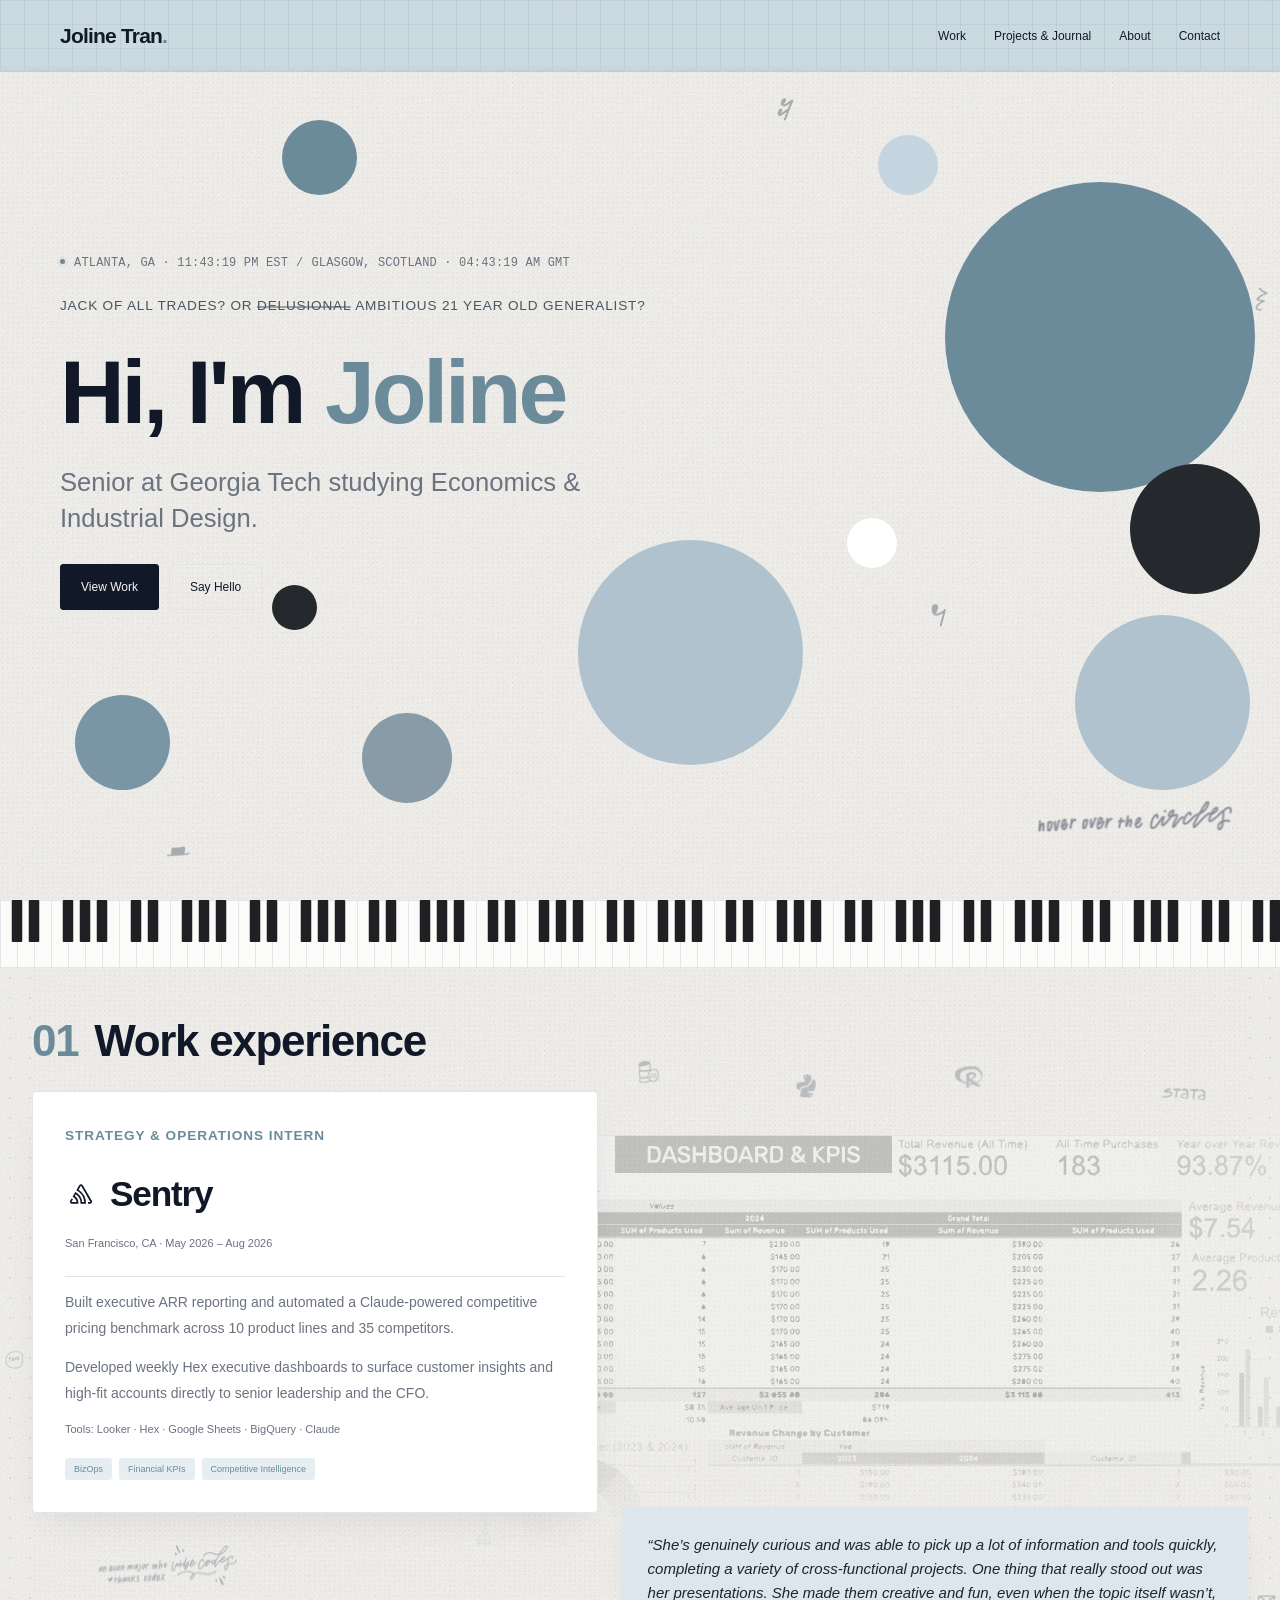
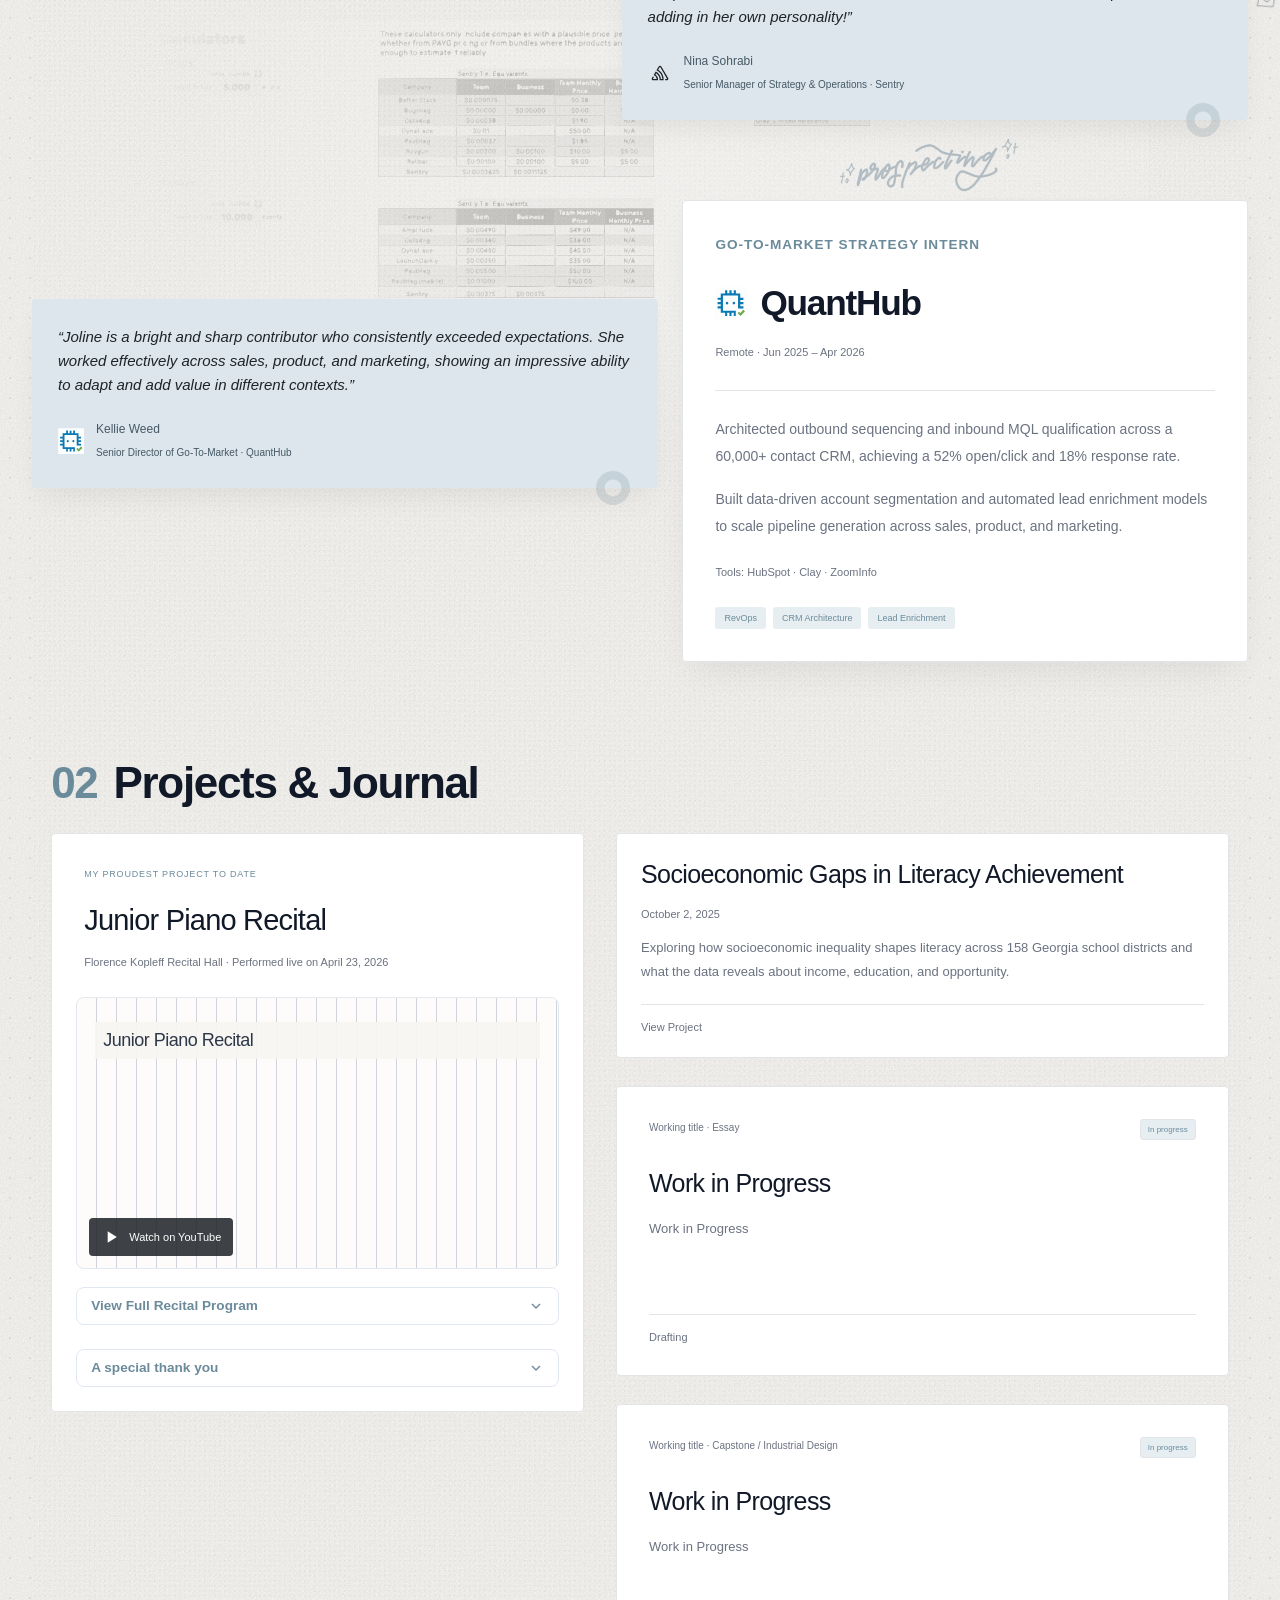
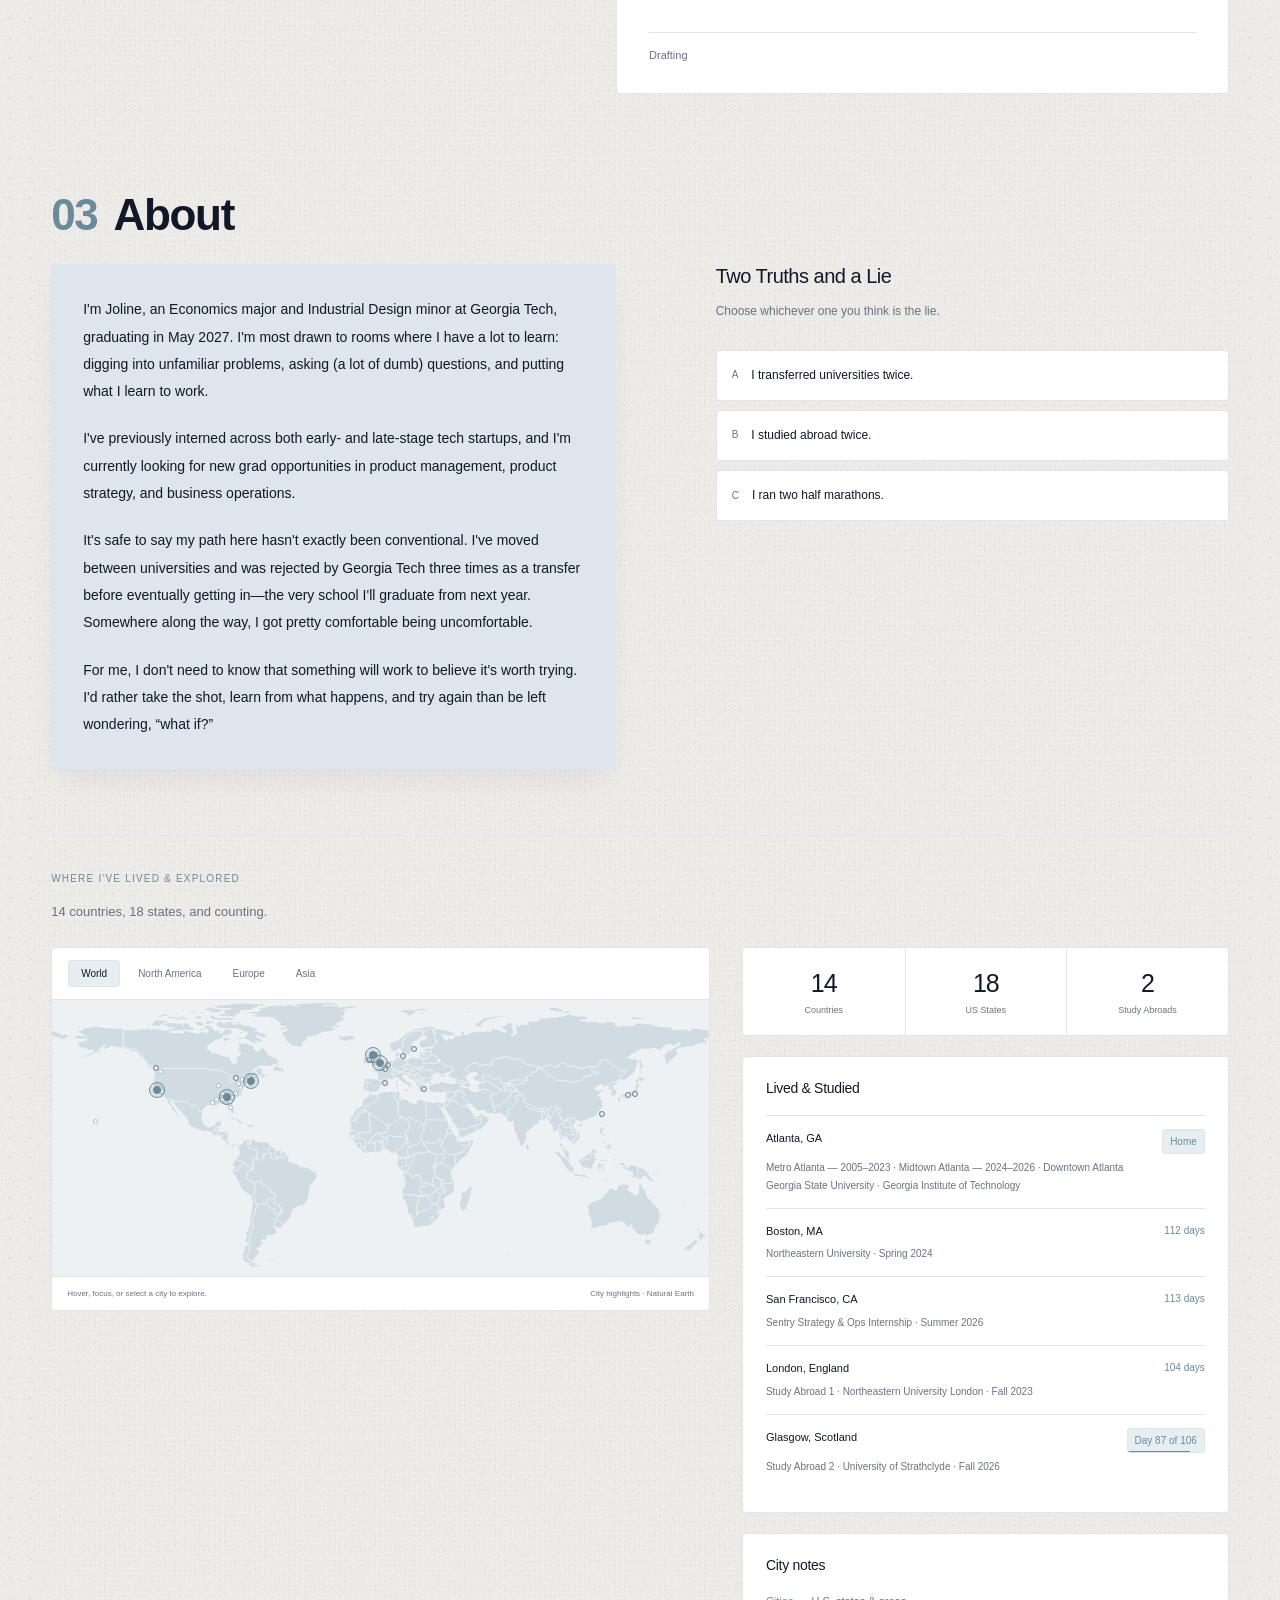
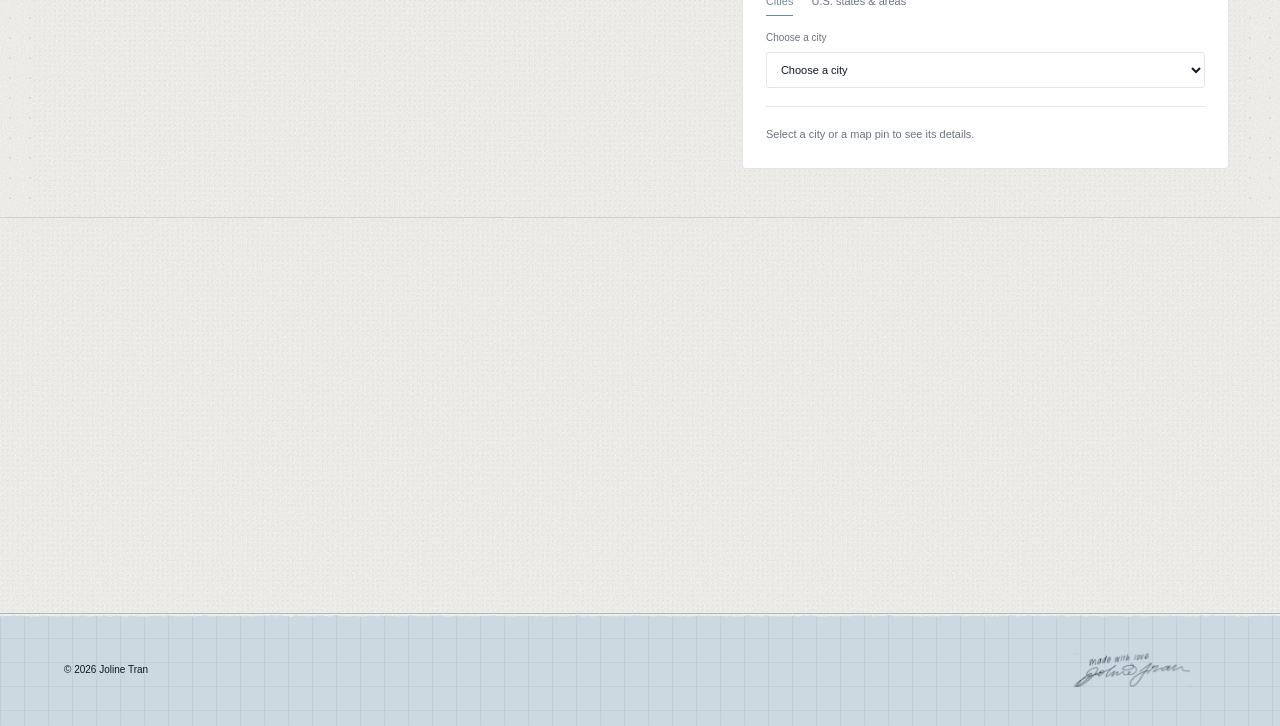
==== commit a2b5638b: "Add restrained scroll-driven paper tension and compact mobile contact" ====
--- a/index.html
+++ b/index.html
@@ -10,8 +10,8 @@
   <link rel="icon" type="image/png" sizes="16x16" href="favicon-16x16.png?v=20261021-treble-clef">
   <link rel="icon" type="image/png" sizes="32x32" href="favicon-32x32.png?v=20261021-treble-clef">
   <link rel="icon" type="image/svg+xml" sizes="any" href="favicon.svg?v=20261021-treble-clef">
-  <link rel="stylesheet" href="style.css?v=20261022-final-polish">
-  <script src="script.js?v=20261022-asia" defer></script>
+  <link rel="stylesheet" href="style.css?v=20261022-contact-grip">
+  <script src="script.js?v=20261022-contact-grip" defer></script>
 </head>
 <body>
   <a class="skip-link" href="#main">Skip to content</a>
--- a/style.css
+++ b/style.css
@@ -1783,3 +1783,42 @@
   padding-inline: clamp(24px, 5vw, 64px);
 }
 .map-views { flex-wrap: wrap; }
+
+/* A shallow horizontal-edge indentation and local surface tension, not a curl.
+   The vertical progress clip stays perfectly straight and untextured. */
+.contact-paper-cover {
+  --paper-grip-x: calc(var(--paper-removed, 100%) + 24px);
+  mask-image: radial-gradient(ellipse 30px var(--paper-grip-depth, .01px) at var(--paper-grip-x) 0,
+    transparent calc(100% - .5px), #000 100%);
+}
+.contact-paper-cover::after {
+  content: "";
+  position: absolute;
+  left: var(--paper-grip-x);
+  top: 1px;
+  width: 86px;
+  height: 58px;
+  pointer-events: none;
+  transform: translateX(-28px) skewX(7deg);
+  transform-origin: top left;
+  opacity: var(--paper-grip-strength, 0);
+  background:
+    radial-gradient(ellipse 28px 8px at 32px 2px, rgba(35,40,44,.065), transparent 100%),
+    radial-gradient(ellipse 23px 14px at 46px 13px, rgba(255,255,255,.38), transparent 100%),
+    radial-gradient(ellipse 2px 21px at 35px 10px, rgba(35,40,44,.035), transparent 100%);
+}
+@media (max-width: 767px) {
+  #contact .contact-socials {
+    --social-icon-height: 19px;
+    margin-top: 46px;
+    margin-bottom: 22px;
+  }
+  #contact .handwritten-personal-email { grid-column: 1; grid-row: 3; }
+  #contact .handwritten-gatech-email { grid-column: 2; grid-row: 3; justify-content: flex-end; }
+  #contact .handwritten-personal-email img { width: min(100%, 140px); }
+  #contact .handwritten-gatech-email img { width: min(100%, 136px); }
+  .contact-paper-cover::after { width: 68px; height: 44px; }
+}
+@media (prefers-reduced-motion: reduce) {
+  .contact-paper-cover::after { content: none; }
+}
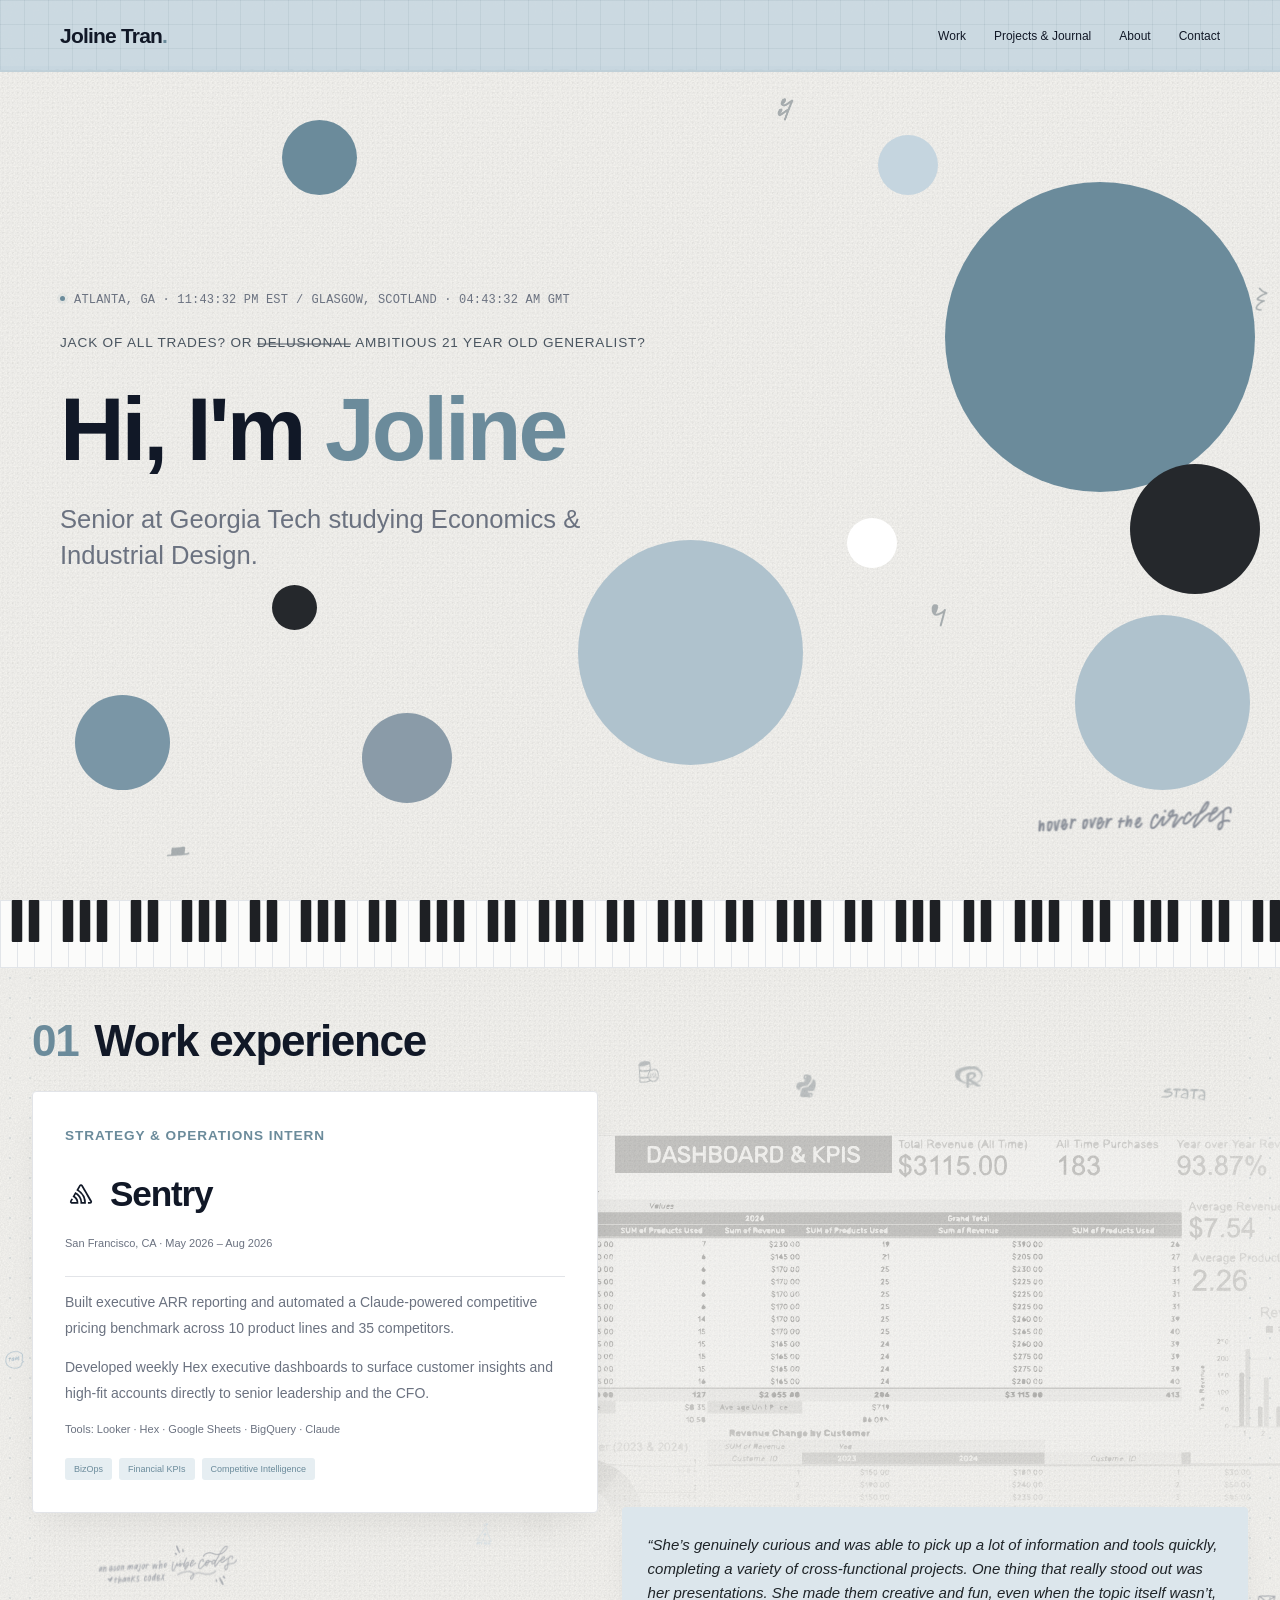
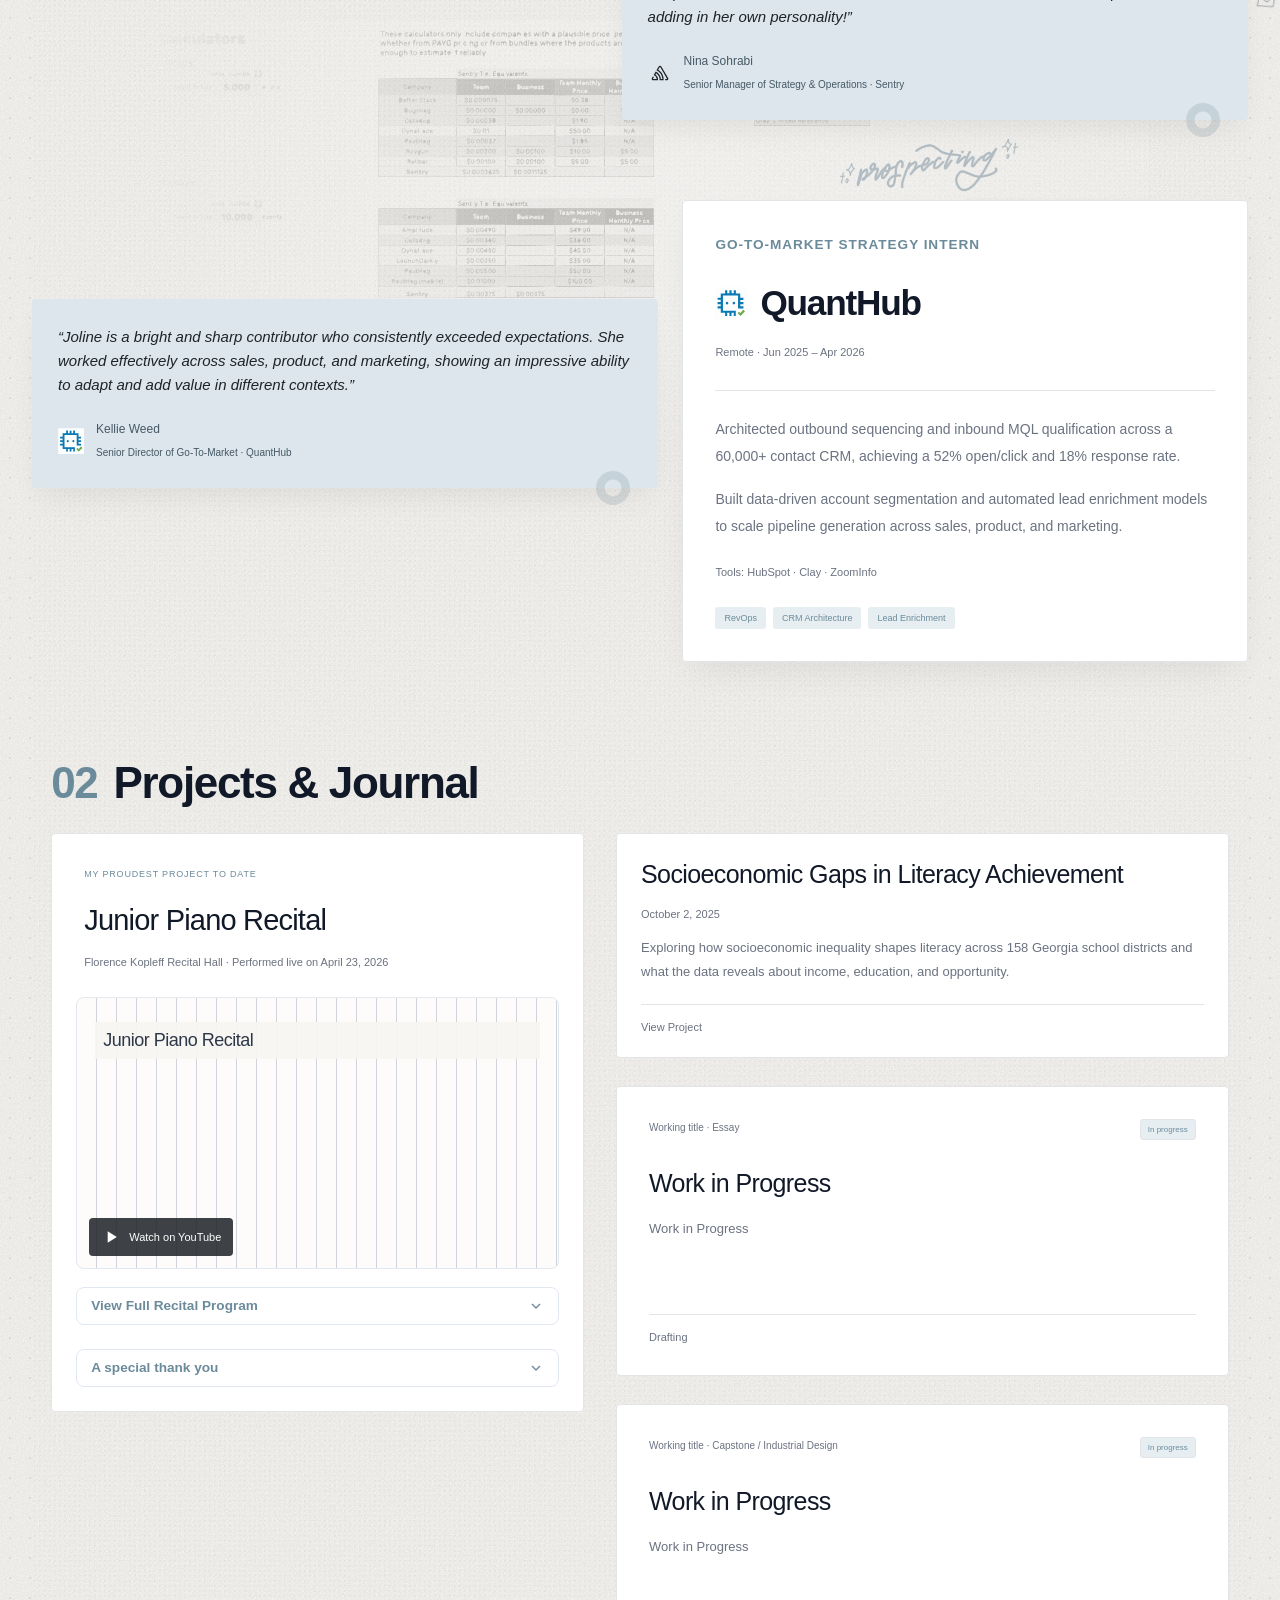
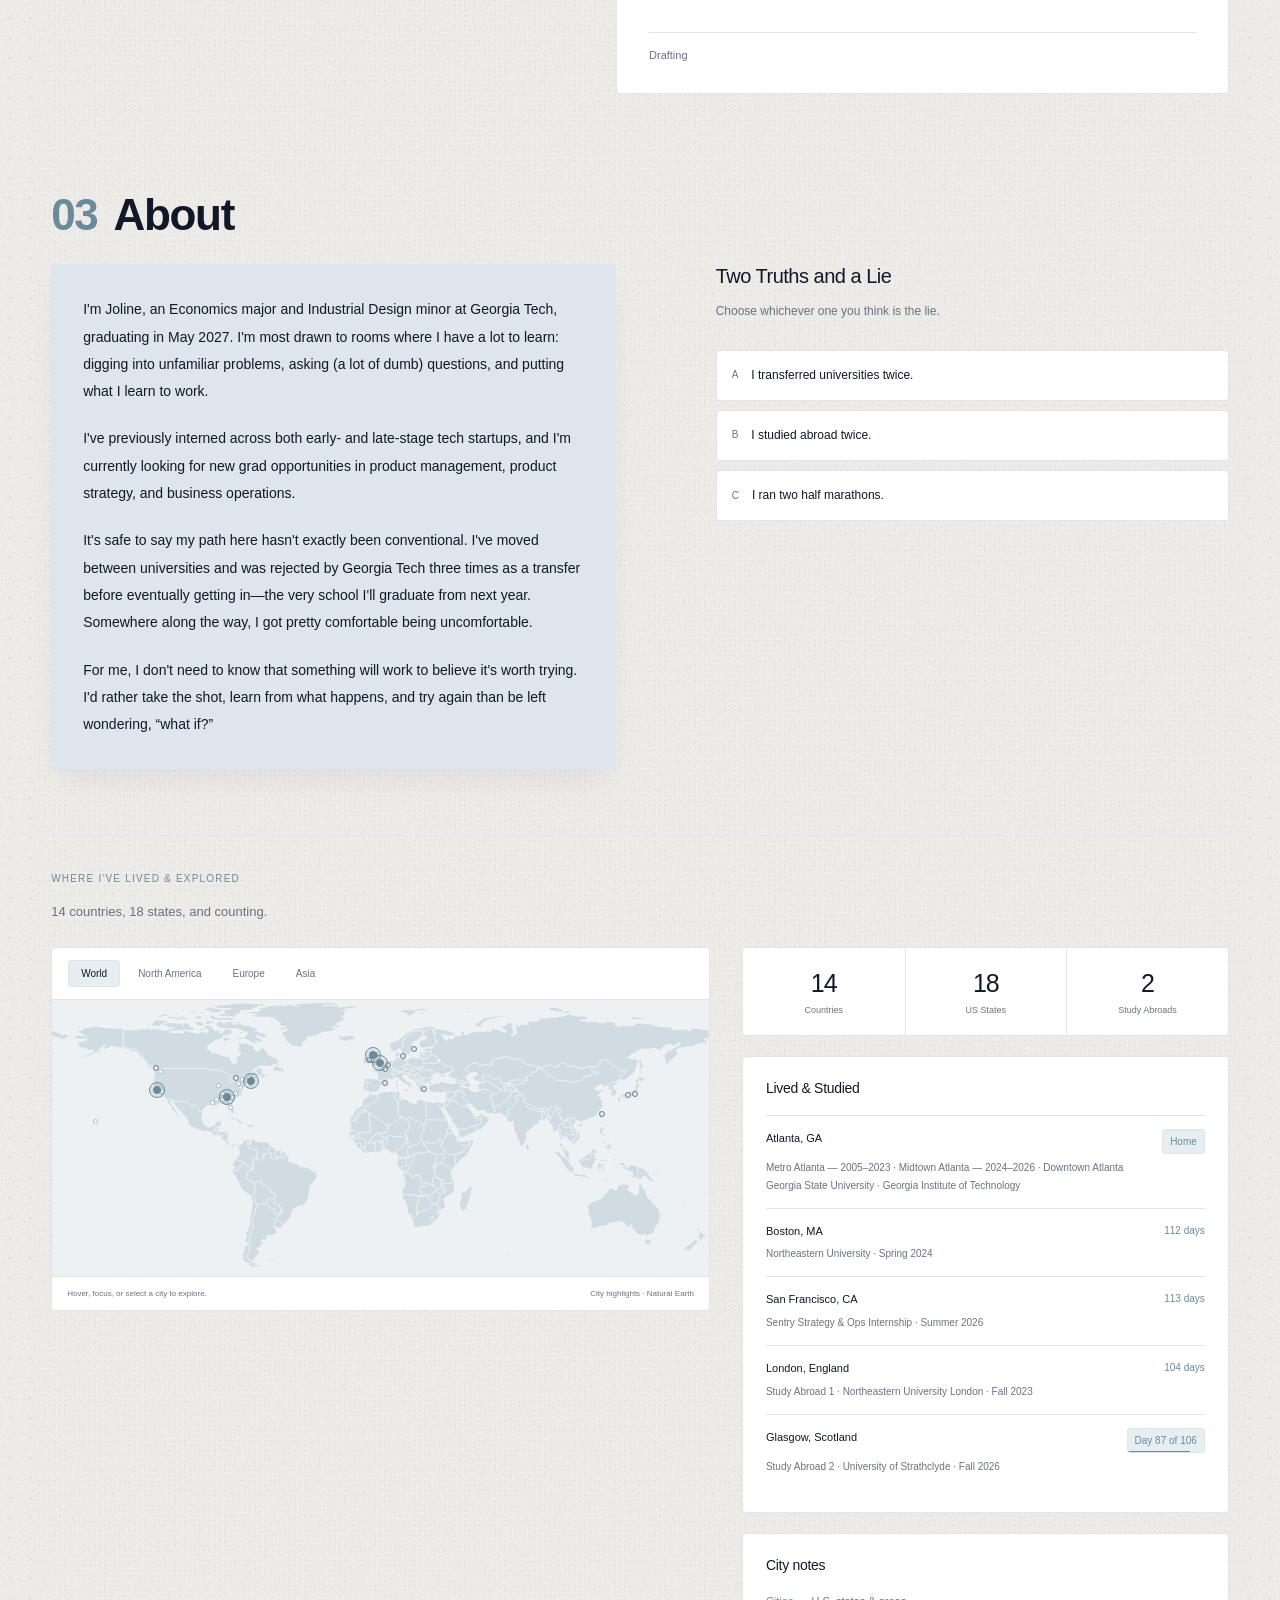
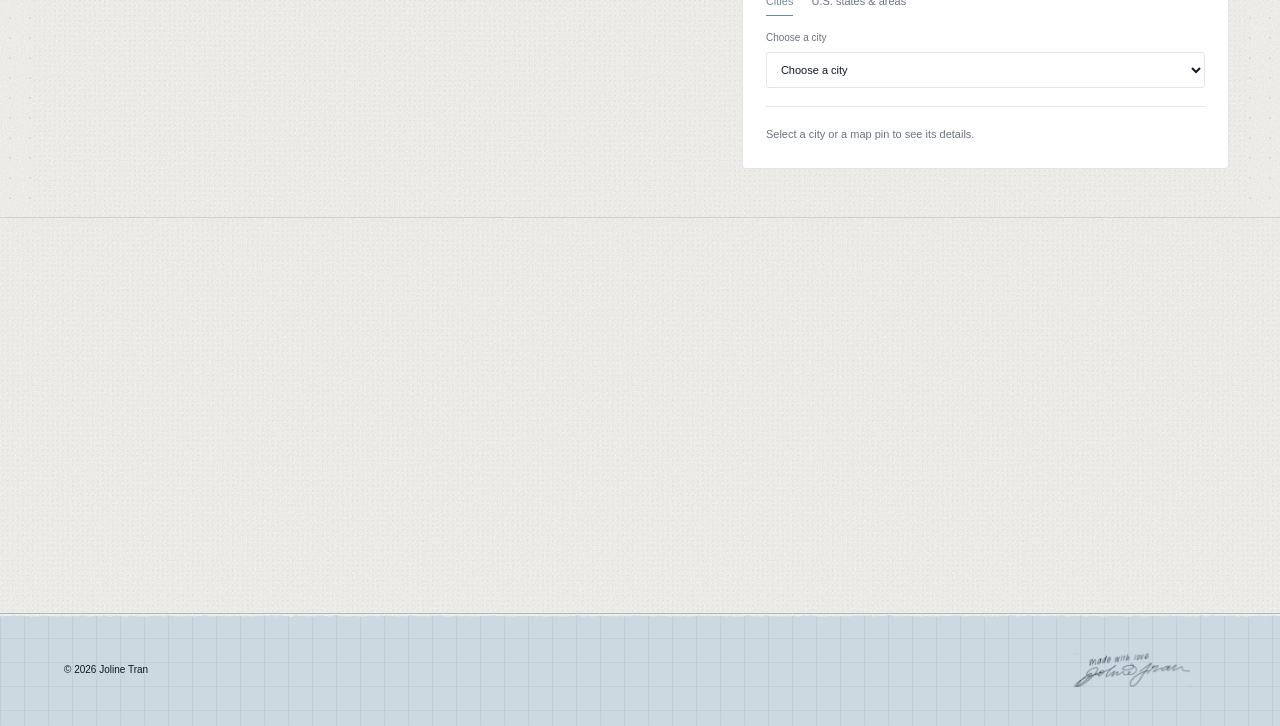
==== commit 0c3c2a03: "Remove hero CTAs and hide location clocks on mobile" ====
--- a/index.html
+++ b/index.html
@@ -10,7 +10,7 @@
   <link rel="icon" type="image/png" sizes="16x16" href="favicon-16x16.png?v=20261021-treble-clef">
   <link rel="icon" type="image/png" sizes="32x32" href="favicon-32x32.png?v=20261021-treble-clef">
   <link rel="icon" type="image/svg+xml" sizes="any" href="favicon.svg?v=20261021-treble-clef">
-  <link rel="stylesheet" href="style.css?v=20261022-contact-grip">
+  <link rel="stylesheet" href="style.css?v=20261022-clean-hero">
   <script src="script.js?v=20261022-contact-grip" defer></script>
 </head>
 <body>
@@ -28,8 +28,7 @@
           <div class="local-time dual-time"><span class="live-dot" aria-hidden="true"></span><div class="clock-locations"><span class="clock-city">ATLANTA, GA · <time id="atlanta-clock">Eastern local time</time></span><span class="clock-divider" aria-hidden="true"> / </span><span class="clock-city">GLASGOW, SCOTLAND · <time id="glasgow-clock">UK local time</time></span></div></div>
           <p class="eyebrow">JACK OF ALL TRADES? OR <del class="animated-strike">DELUSIONAL</del> AMBITIOUS 21 YEAR OLD GENERALIST?</p>
           <h1 id="hero-title" class="hero-title" aria-label="Hi, I'm Joline"><span class="typewriter-line" aria-hidden="true"><span id="typewriter-prefix">Hi, I'm </span><span id="typewriter-name" class="accent-text">Joline</span><span class="typing-cursor">|</span></span></h1>
-          <div class="hero-bottom"><p>Senior at Georgia Tech studying Economics &amp; Industrial Design.</p>
-          <div class="hero-actions"><a class="button primary" href="#work">View Work <span aria-hidden="true" class="mobile-decorative-arrow">↘</span></a><a class="button" href="#contact">Say Hello <span aria-hidden="true" class="mobile-decorative-arrow">↗</span></a></div></div>
+          <div class="hero-bottom"><p>Senior at Georgia Tech studying Economics &amp; Industrial Design.</p></div>
         </div>
         <div class="hero-geometry" aria-label="Photo previews and ambient circles">
           <button class="geo-orb photo-bubble photo-headshot" type="button" aria-label="Preview Copenhagen" aria-pressed="false"><span class="orb-surface"><img src="copenhagen-nyhavn.jpg" alt="Nyhavn in Copenhagen" decoding="async"></span></button>
--- a/style.css
+++ b/style.css
@@ -19,13 +19,10 @@
 .eyebrow, .section-index, .project-type, .essay-meta { font-size: 9px; line-height: 1.6; letter-spacing: 1.5px; font-weight: 400; }
 .eyebrow { color: var(--accent); margin: 0px 0px 32px; }
 h1 { font-size: clamp(46px, 5.5vw, 76px); font-weight: 500; letter-spacing: -3.7px; line-height: 1.1; max-width: 1070px; margin: 0px; }
-.hero-bottom { display: flex; justify-content: space-between; align-items: flex-end; gap: 60px; margin-top: 40px; }
+.hero-bottom { margin-top: 40px; }
 .hero-bottom > p { font-size: 15px; line-height: 1.9; color: var(--muted); max-width: 505px; margin: 0px; }
 .hero-bottom > p a { color: var(--ink); border-bottom: 1px solid var(--line); }
 .hero-bottom > p a:hover { color: var(--accent); border-color: var(--accent); }
-.hero-actions { display: flex; gap: 10px; flex-shrink: 0; }
-.button { display: flex; justify-content: space-between; align-items: center; gap: 35px; border: 1px solid var(--line); border-radius: 4px; padding: 14px 18px; font-size: 11px; }
-.button:hover { border-color: var(--accent); }
 .primary { background: var(--ink); border-color: var(--ink); color: var(--bg); }
 .primary:hover { background: var(--accent); color: var(--bg); }
 .section { padding-top: 90px; }
@@ -70,7 +67,6 @@
 @media (max-width: 1000px) {
 .container { width: calc(100% - 64px); }
 h1 { letter-spacing: -2.7px; }
-.hero-bottom { gap: 35px; align-items: flex-start; flex-direction: column; }
 .work-card { gap: 40px; padding: 30px; }
 .about-grid, .contact-grid { gap: 50px; }
 .essay-meta { font-size: 7px; letter-spacing: 0.7px; }
@@ -83,9 +79,8 @@
 .hero { padding-block: 55px 45px; }
 .eyebrow { font-size: 8px; letter-spacing: 1.1px; margin-bottom: 27px; }
 h1 { font-size: clamp(39px, 8.8vw, 56px); line-height: 1.13; letter-spacing: -1.9px; }
-.hero-bottom { margin-top: 29px; gap: 25px; }
+.hero-bottom { margin-top: 29px; }
 .hero-bottom > p { font-size: 14px; line-height: 1.85; }
-.button { gap: 28px; padding: 13px 17px; }
 .section { padding-top: 60px; }
 .section-index { font-size: 8px; letter-spacing: 1.2px; margin-bottom: 15px; }
 .section-heading { margin-bottom: 26px; }
@@ -150,7 +145,7 @@
 .hero .eyebrow { font-size: 10px; line-height: 1.8; letter-spacing: 0.05em; color: var(--muted); margin-bottom: 21px; }
 .eyebrow del { text-decoration-thickness: 1px; }
 .accent-text { color: var(--name-accent); }
-.hero .hero-bottom { display: flex; flex-direction: column; align-items: flex-start; gap: 22px; margin-top: 18px; }
+.hero .hero-bottom { margin-top: 18px; }
 .hero .hero-bottom > p { max-width: 540px; font-size: 14px; line-height: 1.85; }
 .hero-geometry { position: relative; width: 300px; height: 290px; isolation: isolate; }
 .hero-geometry > span { display: block; position: absolute; will-change: transform; }
@@ -183,7 +178,7 @@
 .hero-intro { grid-template-columns: minmax(0px, 1fr); gap: 20px; }
 .hero .eyebrow { font-size: 9px; margin-bottom: 17px; }
 .hero-intro h1 { font-size: clamp(39px, 8.8vw, 56px); }
-.hero .hero-bottom { margin-top: 15px; gap: 20px; }
+.hero .hero-bottom { margin-top: 15px; }
 .hero-geometry { justify-self: end; width: 240px; height: 185px; }
 .orb-large { width: 110px; height: 110px; top: 4px; left: 18px; }
 .orb-medium { width: 80px; height: 80px; top: 65px; right: 12px; }
@@ -305,9 +300,8 @@
 .hero-intro { grid-template-columns: minmax(0px, 1.8fr) minmax(0px, 1fr); gap: 30px; align-items: center; }
 .hero-intro .hero-title { font-size: clamp(3.5rem, 7vw, 6.5rem); font-weight: 700; letter-spacing: -0.035em; line-height: 1.08; min-height: 1.08em; }
 .hero .eyebrow { max-width: 610px; margin-bottom: 25px; }
-.hero .hero-bottom { margin-top: 24px; gap: 28px; }
+.hero .hero-bottom { margin-top: 24px; }
 .hero .hero-bottom > p { font-size: clamp(1.2rem, 2vw, 1.6rem); line-height: 1.4; max-width: 590px; }
-.hero-actions .button { padding: 15px 20px; font-size: 12px; }
 .hero-geometry { width: 100%; height: 400px; align-self: center; }
 .orb-large { width: 140px; height: 140px; left: 16px; }
 .orb-medium { right: 30px; }
@@ -329,7 +323,7 @@
 .hero-intro { grid-template-columns: minmax(0px, 1fr); gap: 25px; }
 .hero-title { white-space: normal; }
 .hero-title::before { white-space: normal; }
-.hero .hero-bottom { margin-top: 20px; gap: 24px; }
+.hero .hero-bottom { margin-top: 20px; }
 .hero .hero-bottom > p { font-size: 1.2rem; max-width: 100%; }
 .hero-geometry { height: 260px; width: 100%; }
 .orb-large { width: 100px; height: 100px; left: 5%; top: 28px; }
@@ -600,10 +594,6 @@
 }
 
 
-.button { border: 1px solid var(--line); border-radius: 3px; transition: background-color 0.3s, border-color 0.3s, color 0.3s; }
-.button.primary { border-color: var(--ink); }
-.button:hover { background-color: var(--wash); border-color: var(--accent); }
-.button.primary:hover { background-color: var(--accent); border-color: var(--accent); color: var(--bg); }
 .local-time { display: flex; align-items: center; gap: 7px; flex-wrap: wrap; font-style: normal; font-variant: tabular-nums; font-size-adjust: none; font-language-override: normal; font-kerning: auto; font-optical-sizing: auto; font-feature-settings: normal; font-variation-settings: normal; font-weight: 400; font-stretch: normal; font-size: 0.75rem; line-height: 1.7; font-family: ui-monospace, SFMono-Regular, Consolas, monospace; letter-spacing: 0.015em; color: var(--muted); margin-bottom: 20px; }
 .local-time time { white-space: nowrap; }
 .live-dot { width: 5px; height: 5px; border-radius: 50%; background: var(--name-accent); box-shadow: color-mix(in srgb, var(--name-accent) 7%, transparent) 0px 0px 0px 3px; animation: 2.8s ease-in-out 0s infinite alternate none running live-pulse; flex-shrink: 0; }
@@ -716,7 +706,6 @@
 }
 @media (prefers-reduced-motion: reduce) {
 .pin-lived > span::after { animation: auto ease 0s 1 normal none running none; opacity: 0.4; }
-.button { transition: none; }
 }
 .travel-metrics .travel-counter { display: inline-grid; place-items: center; min-inline-size: 2ch; line-height: 1.2; overflow: hidden; font-variant-numeric: tabular-nums; font-feature-settings: "tnum"; }
 .travel-metrics .travel-counter[data-target="2"] { min-inline-size: 1ch; }
@@ -748,12 +737,10 @@
 .hero-heading { position: relative; z-index: 5; max-width: 100%; padding-bottom: 105px; }
 .hero-intro .hero-title { font-size: clamp(2.4rem, 9vw, 3.2rem); line-height: 1.15; letter-spacing: -0.035em; white-space: normal; min-height: 1.15em; }
 .hero-title::before { white-space: normal; }
-.hero .hero-bottom { margin-top: 18px; gap: 20px; }
+.hero .hero-bottom { margin-top: 18px; }
 .hero .hero-bottom > p { font-size: 1rem; line-height: 1.45; max-width: 430px; }
 .hero .eyebrow { font-size: 0.72rem; letter-spacing: 0.04em; line-height: 1.8; margin-bottom: 18px; max-width: 470px; }
 .local-time { font-size: 0.62rem; margin-bottom: 16px; line-height: 1.7; }
-.hero-actions { gap: 10px; }
-.hero-actions .button { padding: 12px 14px; font-size: 11px; gap: 18px; }
 .hero-geometry { position: absolute; inset: 0px; width: auto; height: auto; max-width: none; pointer-events: none; }
 .hero-geometry > .geo-orb { animation-name: mobile-integrated-float; animation-duration: var(--mobile-period,9s); }
 .photo-headshot { width: 150px; height: 150px; inset: auto 22px 45px auto; --mobile-period: 10s; }
@@ -1549,11 +1536,11 @@
   .hero-heading > * { pointer-events: auto; }
   .hero-heading > .hero-title { width: fit-content; max-width: 70%; }
   .hero-heading > .hero-bottom { pointer-events: none; }
-  .hero-bottom > p, .hero-actions { pointer-events: auto; }
+.hero-bottom > p { pointer-events: auto; }
   .hero .local-time { font-size: .68rem; margin-bottom: 24px; }
   .hero .eyebrow { max-width: 64%; font-size: .75rem; margin-bottom: 24px; }
   .hero-intro .hero-title { font-size: clamp(3.2rem, 5.5vw, 4.5rem); line-height: 1.1; white-space: nowrap; }
-  .hero .hero-bottom { flex-direction: column; align-items: flex-start; margin-top: 24px; gap: 24px; }
+  .hero .hero-bottom { margin-top: 24px; }
   .hero .hero-bottom > p { max-width: min(58%, 540px); font-size: clamp(1.15rem, 1.9vw, 1.4rem); line-height: 1.45; }
   .hero-geometry { position: absolute; inset: 0; width: 100%; height: 100%; }
   .hero-geometry > .geo-orb {
@@ -1651,7 +1638,6 @@
   .contact-cup-illustration { flex-basis: 64px; width: 64px; }
 }
 @media (min-width: 769px) {
-  .hero-actions .mobile-decorative-arrow { display: none; }
 }
 
 /* Only the three physical-paper boundaries get a shallow, static fiber edge.
@@ -1822,3 +1808,8 @@
 @media (prefers-reduced-motion: reduce) {
   .contact-paper-cover::after { content: none; }
 }
+
+/* Mobile-only simplification; desktop/tablet clocks retain their exact design. */
+@media (max-width: 767px) {
+  #hero .local-time { display: none; }
+}
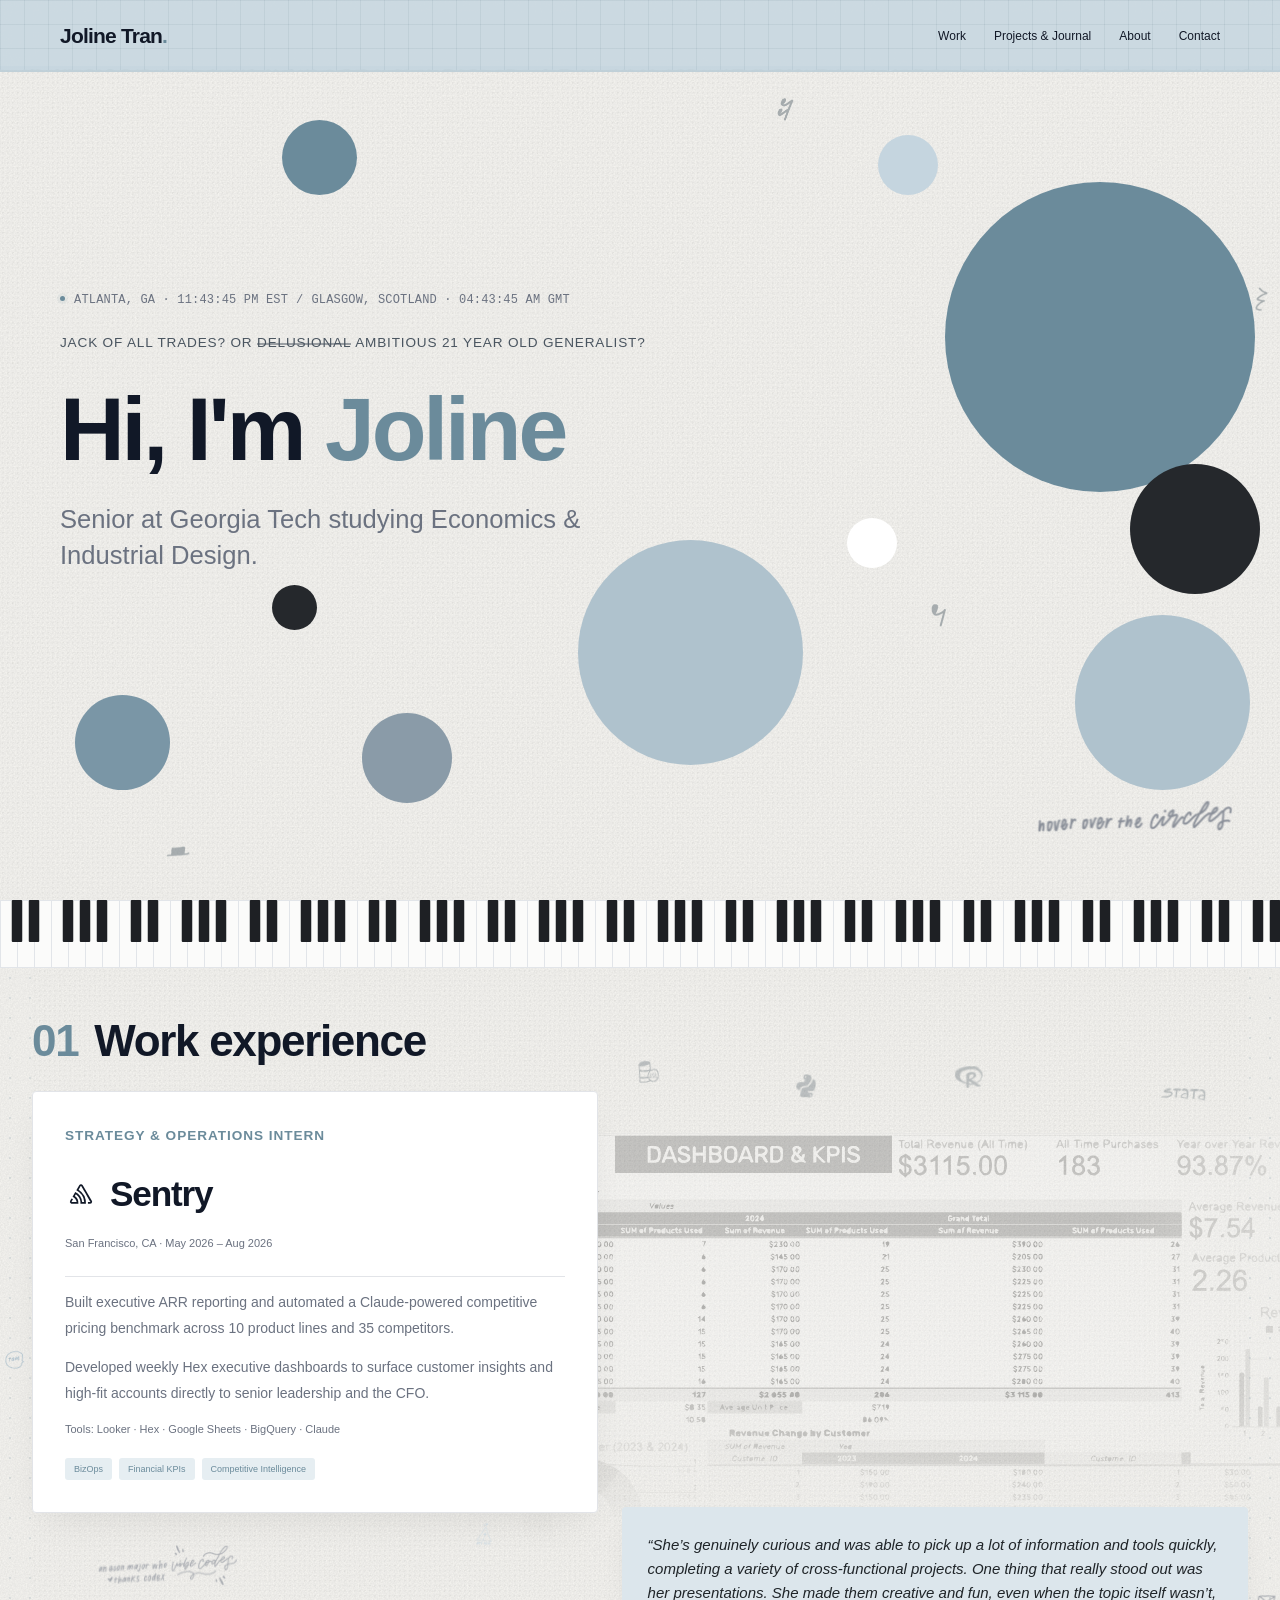
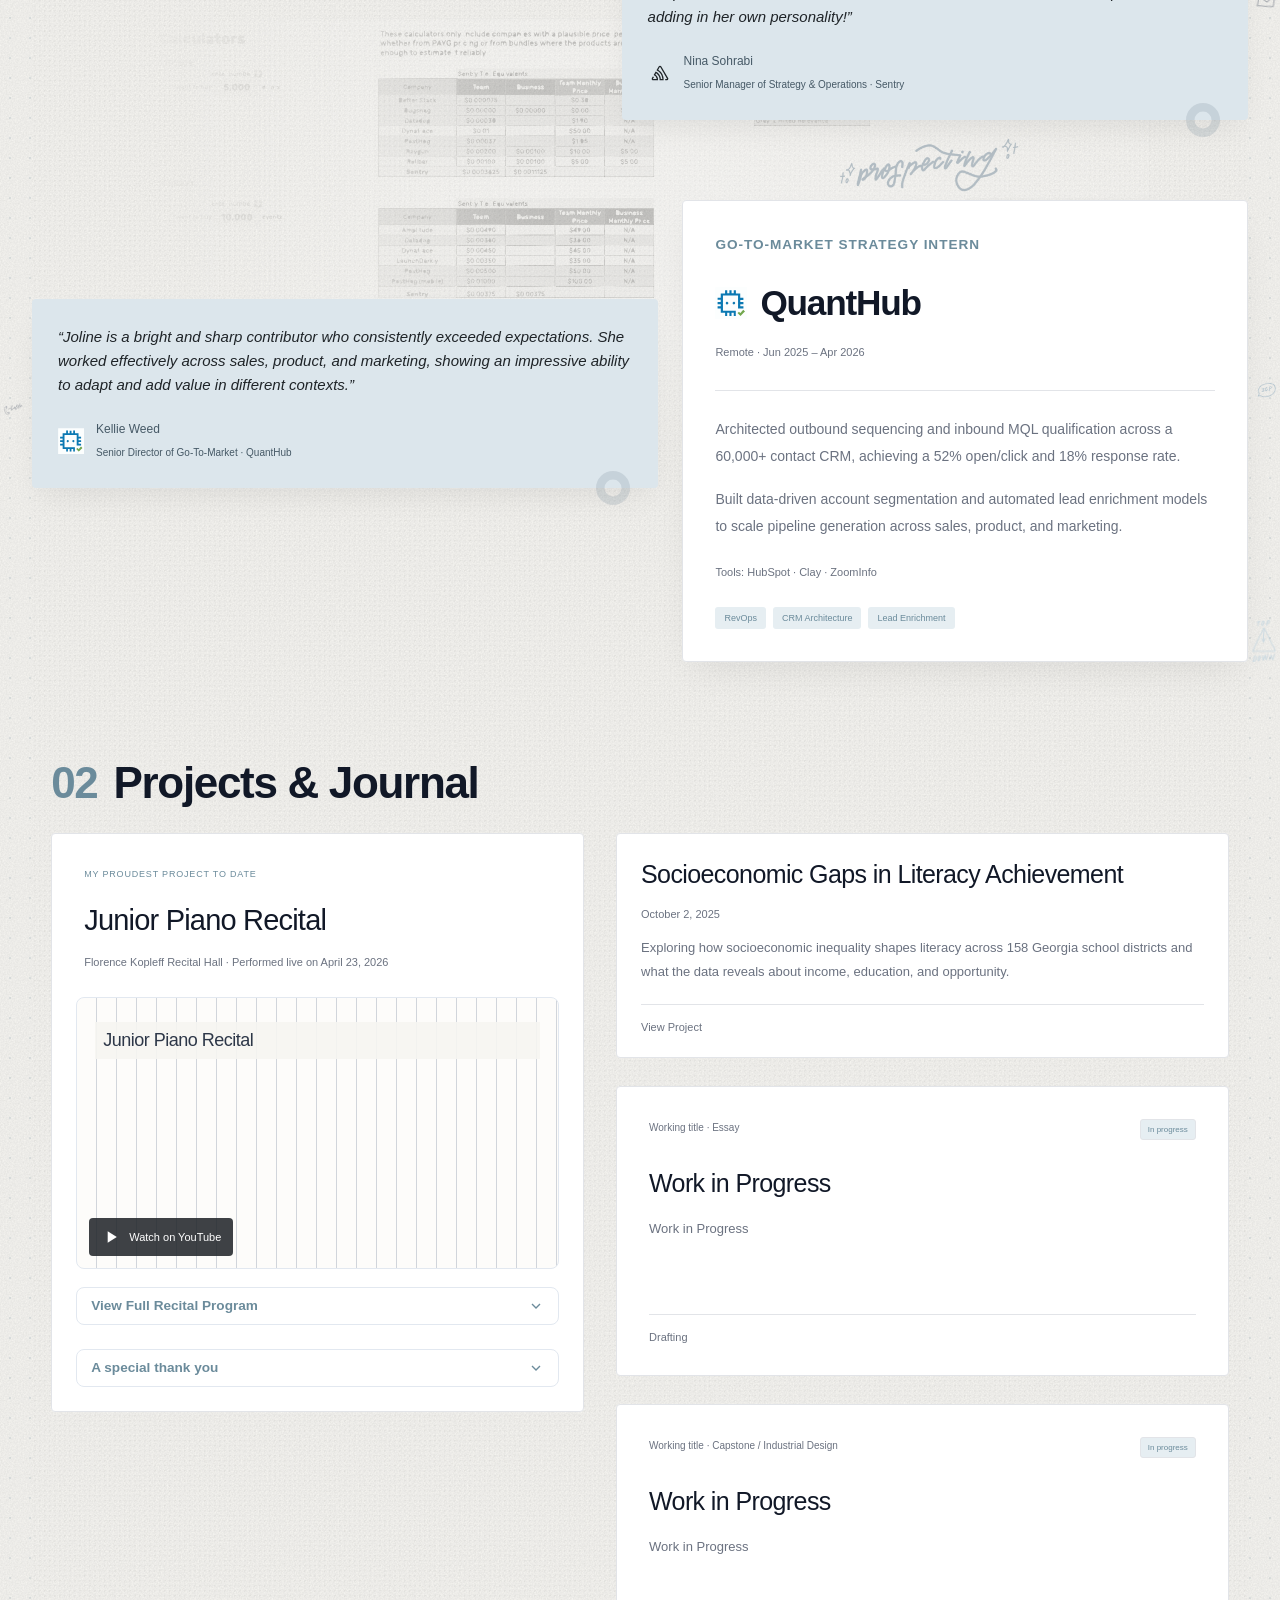
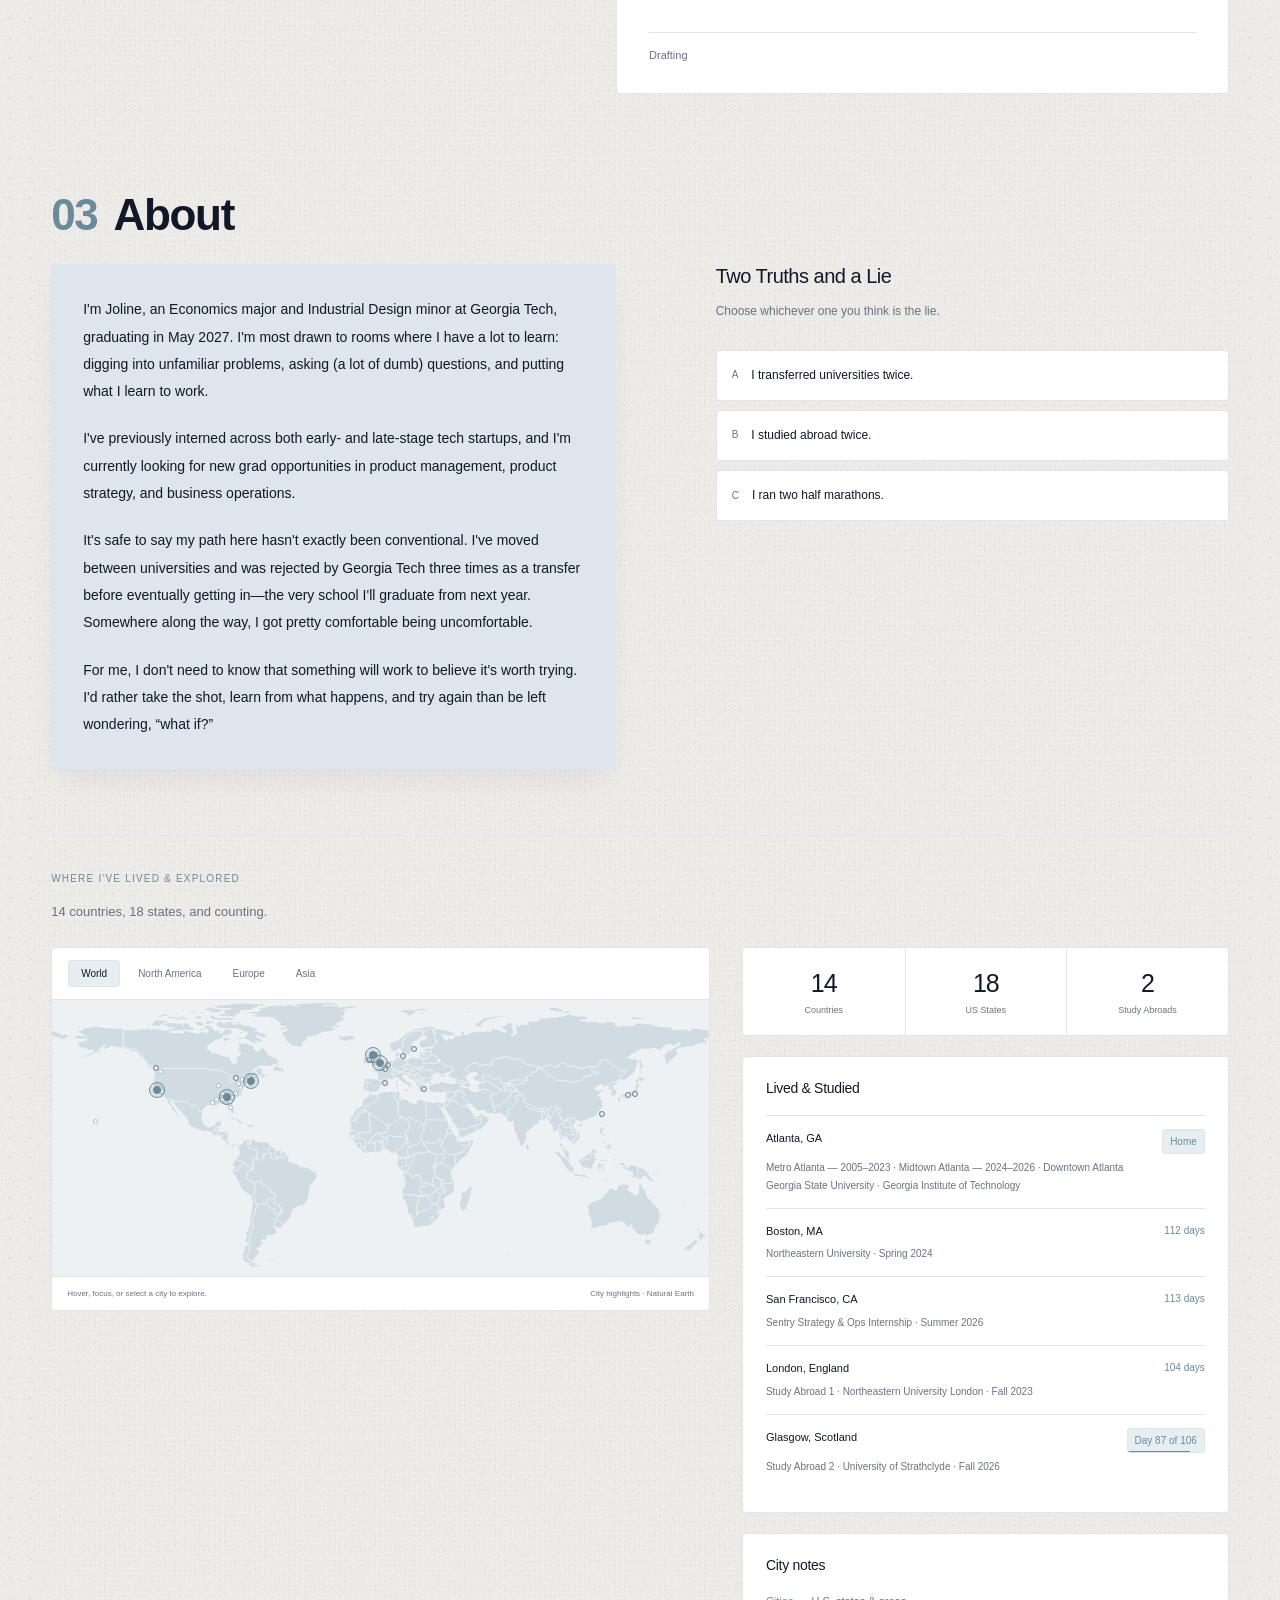
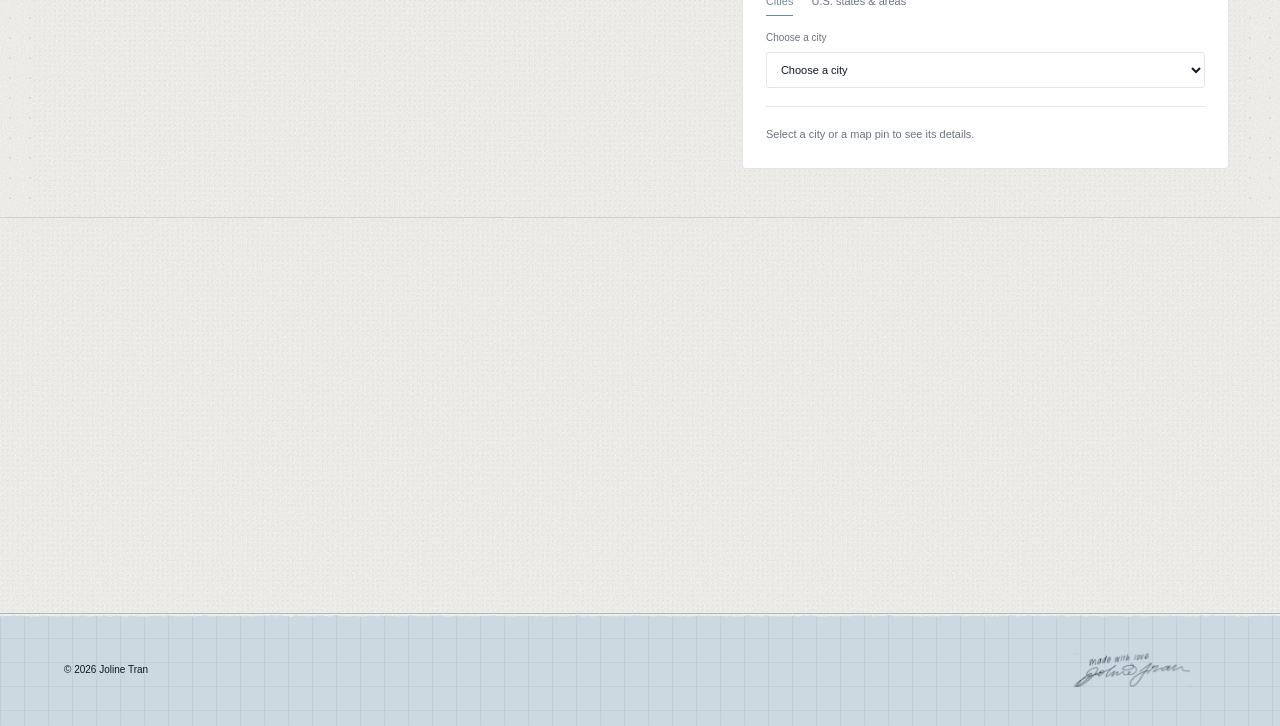
==== commit 65efc222: "updating metadata title" ====
--- a/index.html
+++ b/index.html
@@ -5,7 +5,7 @@
   <meta name="viewport" content="width=device-width, initial-scale=1">
   <meta name="description" content="Joline Tran — Product strategy and business operations, grounded in human-centered design. Economics and Industrial Design at Georgia Tech.">
   <meta name="color-scheme" content="light">
-  <title>Joline Tran — Product Strategy & Operations</title>
+  <title>Joline Tran</title>
   <link rel="icon" href="favicon.ico?v=20261021-treble-clef" sizes="16x16 32x32 48x48">
   <link rel="icon" type="image/png" sizes="16x16" href="favicon-16x16.png?v=20261021-treble-clef">
   <link rel="icon" type="image/png" sizes="32x32" href="favicon-32x32.png?v=20261021-treble-clef">
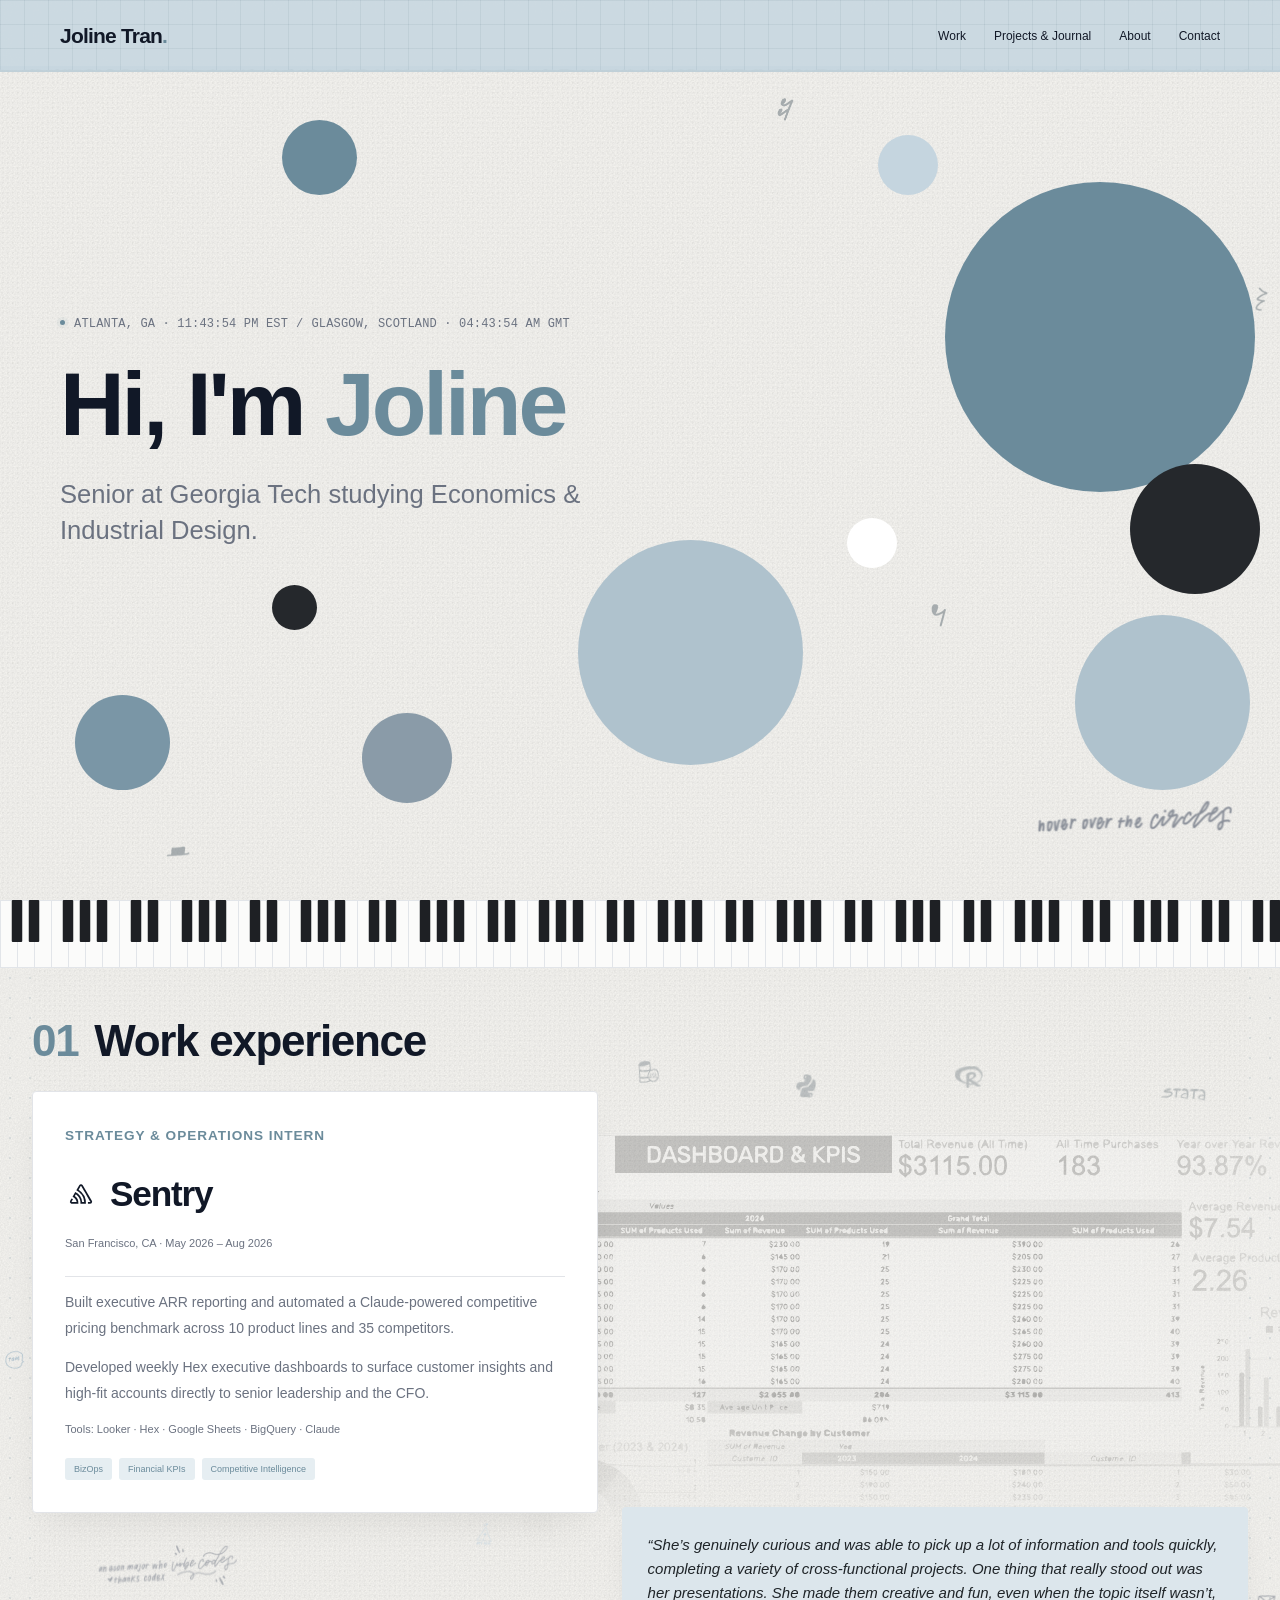
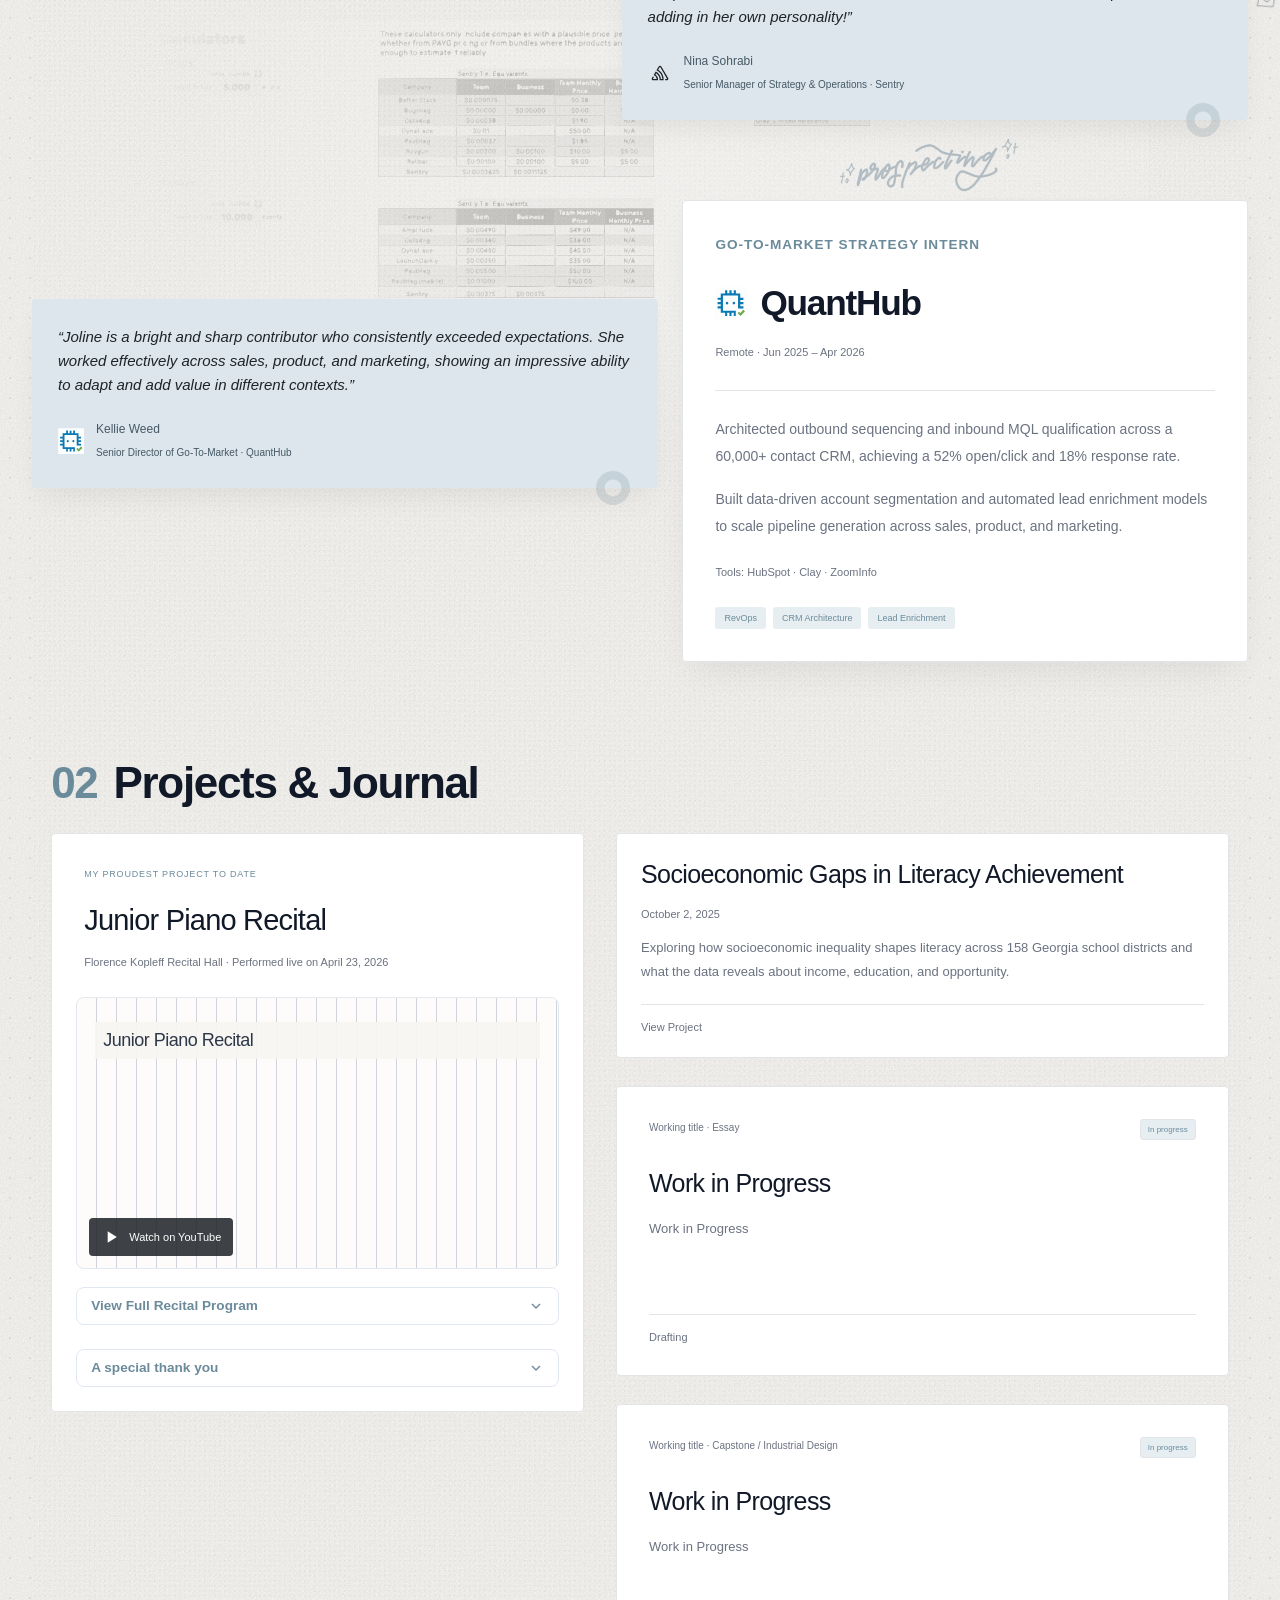
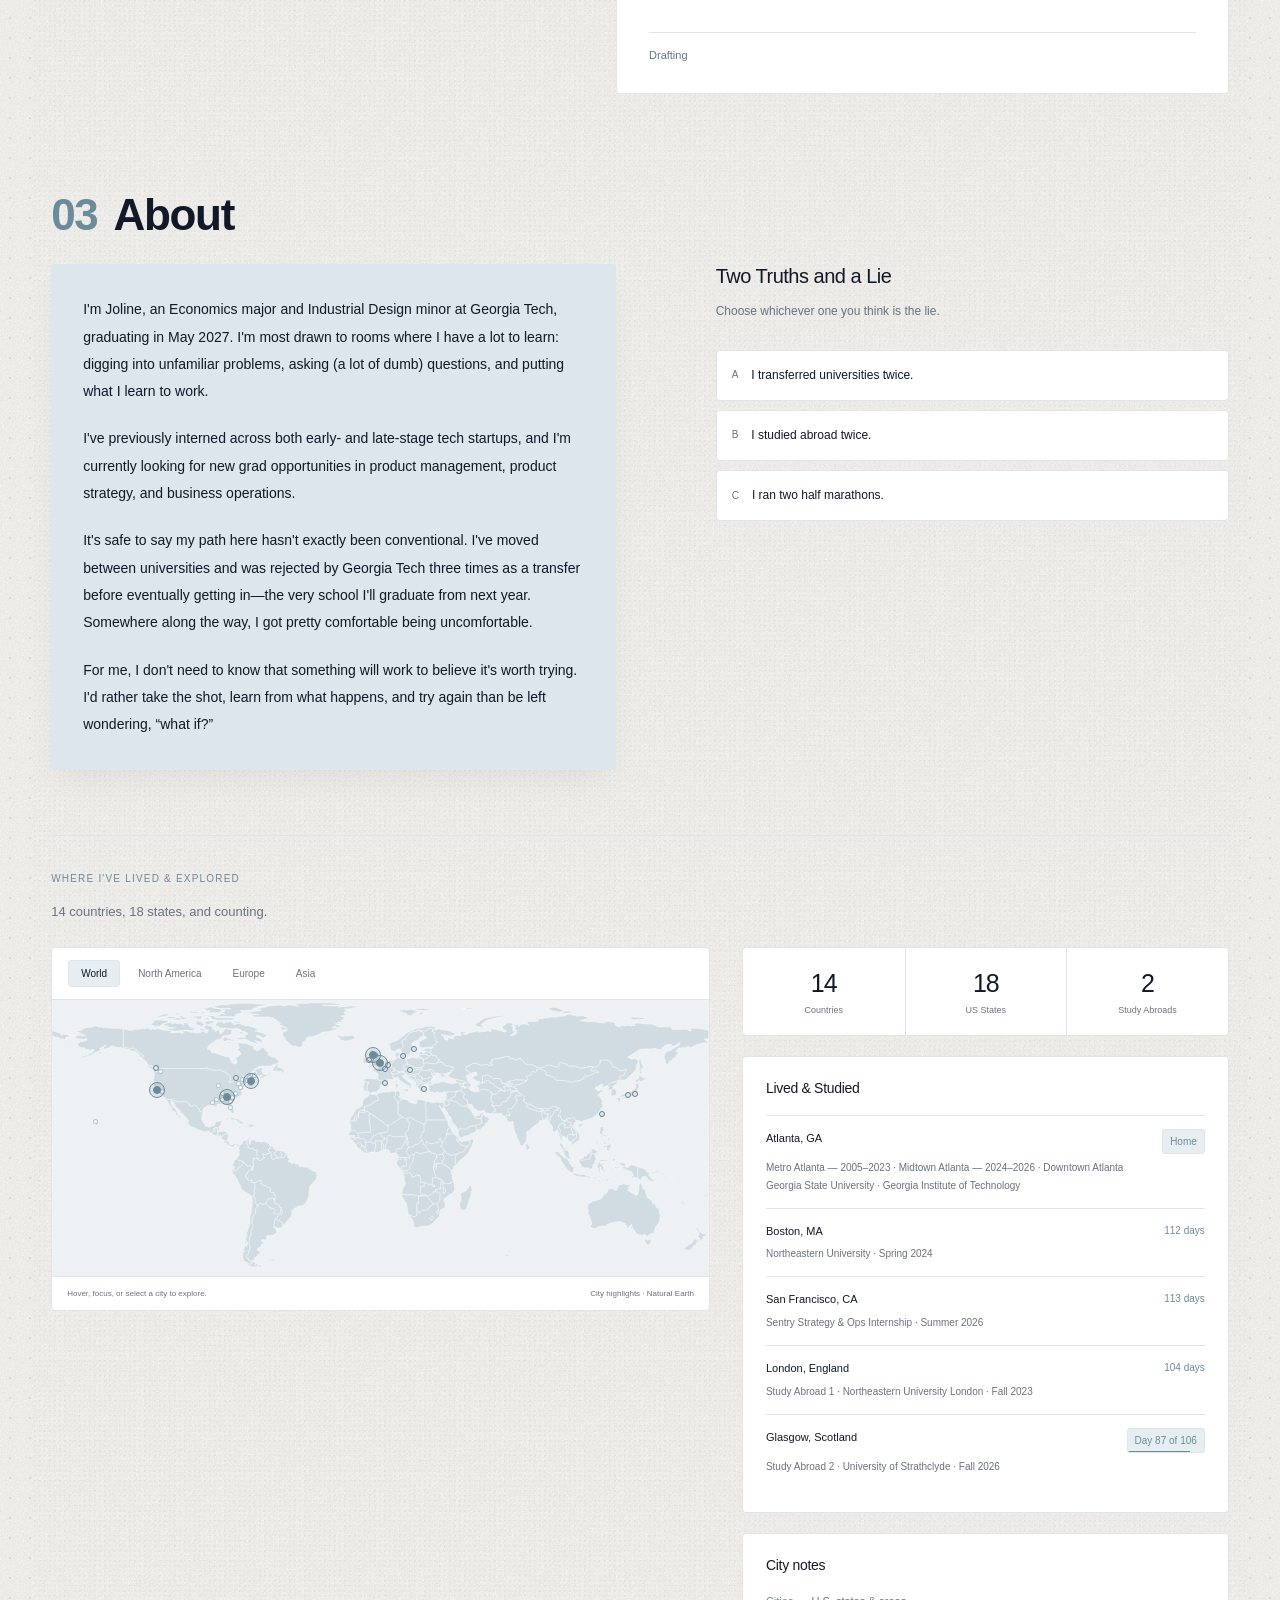
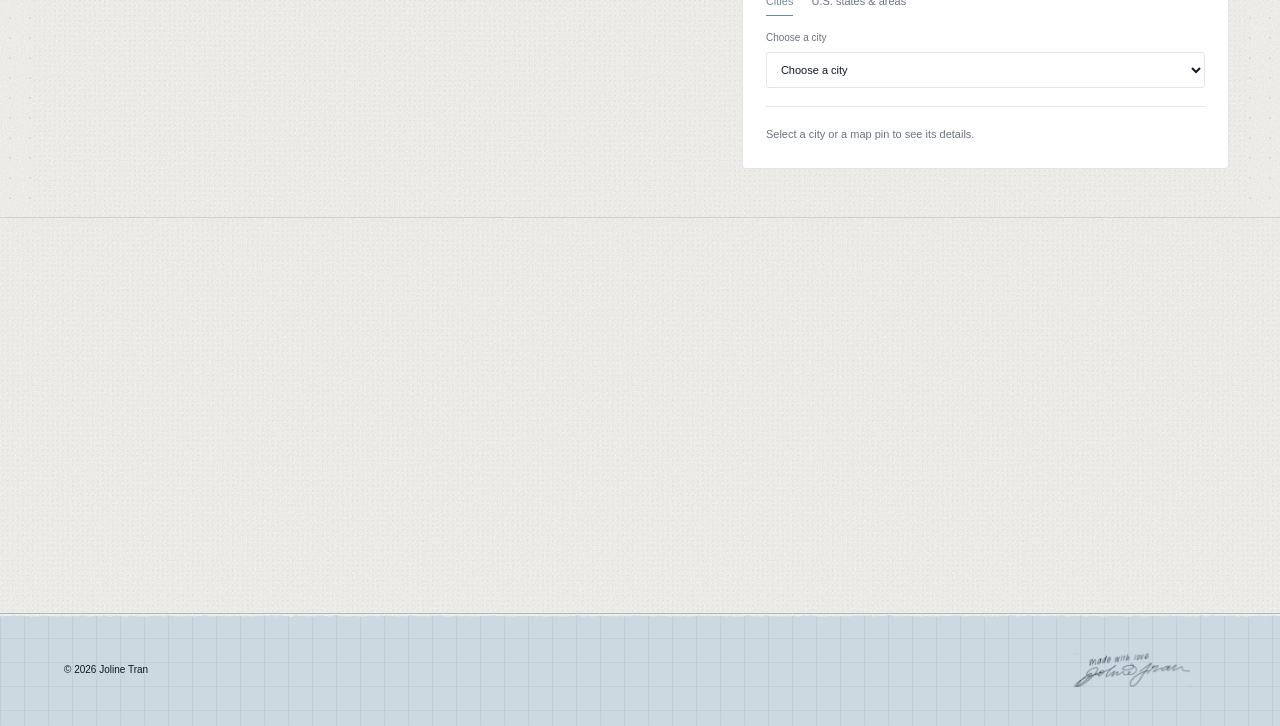
==== commit 08e240e1: "Simplify hero copy, add Vienna travel, and refresh coffee invitation" ====
--- a/index.html
+++ b/index.html
@@ -11,7 +11,7 @@
   <link rel="icon" type="image/png" sizes="32x32" href="favicon-32x32.png?v=20261021-treble-clef">
   <link rel="icon" type="image/svg+xml" sizes="any" href="favicon.svg?v=20261021-treble-clef">
   <link rel="stylesheet" href="style.css?v=20261022-clean-hero">
-  <script src="script.js?v=20261022-contact-grip" defer></script>
+  <script src="script.js?v=20261029-content" defer></script>
 </head>
 <body>
   <a class="skip-link" href="#main">Skip to content</a>
@@ -26,7 +26,7 @@
       <div class="hero-intro">
         <div class="hero-heading">
           <div class="local-time dual-time"><span class="live-dot" aria-hidden="true"></span><div class="clock-locations"><span class="clock-city">ATLANTA, GA · <time id="atlanta-clock">Eastern local time</time></span><span class="clock-divider" aria-hidden="true"> / </span><span class="clock-city">GLASGOW, SCOTLAND · <time id="glasgow-clock">UK local time</time></span></div></div>
-          <p class="eyebrow">JACK OF ALL TRADES? OR <del class="animated-strike">DELUSIONAL</del> AMBITIOUS 21 YEAR OLD GENERALIST?</p>
+
           <h1 id="hero-title" class="hero-title" aria-label="Hi, I'm Joline"><span class="typewriter-line" aria-hidden="true"><span id="typewriter-prefix">Hi, I'm </span><span id="typewriter-name" class="accent-text">Joline</span><span class="typing-cursor">|</span></span></h1>
           <div class="hero-bottom"><p>Senior at Georgia Tech studying Economics &amp; Industrial Design.</p></div>
         </div>
@@ -517,12 +517,12 @@
           <div class="map-canvas">
             <!-- Public-domain geography: Natural Earth, 1:110m admin boundaries. -->
             <svg class="world-geography" viewBox="0 0 1000 420" aria-hidden="true" preserveAspectRatio="none"><g><path d="M1000.0,292.7L1000.0,294.2L996.5,295.5L996.1,294.4L1000.0,292.7ZM994.8,296.9L995.5,296.4L996.4,297.3L996.0,298.8L992.7,298.8L992.5,297.5L993.5,296.6L994.8,296.9Z"/><path d="M594.2,249.0L604.7,255.2L604.9,256.9L608.9,259.8L607.6,263.3L607.8,265.0L609.6,266.0L608.9,270.8L612.0,276.1L609.8,277.8L601.4,280.2L596.0,279.6L595.2,275.6L593.7,273.5L585.4,270.4L583.9,266.7L582.3,265.1L581.5,259.2L582.6,259.1L585.4,255.9L584.6,253.2L585.4,252.8L585.6,251.1L584.5,249.5L594.2,249.0Z"/><path d="M475.9,166.1L475.9,171.2L466.8,171.1L466.8,178.5L464.2,178.8L463.6,180.2L464.1,184.4L453.2,184.4L452.6,185.4L452.7,184.2L459.0,183.9L461.4,177.6L465.3,174.5L468.4,168.3L475.6,167.7L475.9,166.1Z"/><path d="M158.8,104.3L151.0,100.2L146.0,99.0L144.5,96.4L144.9,94.6L141.3,93.4L140.8,91.1L137.5,89.0L137.4,87.5L138.9,86.1L138.9,84.2L134.1,82.4L129.6,77.0L123.7,73.0L118.2,75.6L113.8,72.4L108.3,71.5L108.4,44.3L120.8,46.6L126.6,44.5L130.8,44.9L139.5,42.9L141.4,44.1L143.4,43.4L144.1,42.0L150.7,45.0L154.4,43.0L154.8,45.2L159.2,43.9L162.6,44.0L173.3,46.3L179.9,46.6L183.6,48.1L179.7,49.5L184.7,50.1L194.6,49.3L197.6,51.0L200.6,49.6L197.7,48.3L199.5,47.3L205.1,46.9L210.2,49.2L213.3,49.0L218.2,50.3L226.5,49.9L226.2,48.1L228.7,47.6L233.0,48.5L233.0,51.3L234.8,49.0L237.0,49.1L238.2,46.1L232.0,43.2L232.2,40.0L235.5,37.9L242.0,39.6L245.8,42.9L243.3,44.3L248.5,44.9L248.5,47.9L252.2,45.6L255.5,47.5L254.7,49.6L257.4,51.6L262.3,47.0L262.4,43.8L270.5,44.4L274.2,45.9L274.4,47.3L272.3,48.9L274.3,50.4L273.9,51.8L268.5,53.8L264.6,54.3L261.8,53.4L257.4,58.6L254.2,60.5L250.2,60.7L248.0,62.0L247.9,63.8L244.6,64.2L238.2,69.8L237.1,72.1L237.0,75.5L241.1,75.9L243.6,80.9L247.5,80.3L263.9,86.0L271.5,86.5L271.0,89.0L271.9,91.9L273.9,95.1L278.0,97.9L280.2,96.9L281.7,94.0L280.2,89.4L278.3,87.9L282.7,86.5L287.4,82.5L287.2,80.5L285.3,78.1L281.9,75.9L285.2,72.8L283.0,65.7L285.0,65.0L292.6,66.1L294.9,65.3L300.9,68.0L301.7,69.1L306.7,69.3L307.5,75.4L310.1,75.9L312.1,77.6L316.1,76.0L320.6,71.4L329.5,81.2L328.3,83.0L334.5,86.3L340.7,88.0L341.8,90.4L345.1,91.9L345.3,95.2L341.3,97.3L336.7,98.3L333.2,100.7L315.6,100.7L313.2,102.8L309.7,104.1L302.5,110.6L304.8,110.1L309.3,106.3L315.1,103.9L319.3,103.6L321.7,105.0L319.1,107.0L320.9,112.3L324.5,113.7L329.1,113.3L331.9,110.0L332.1,112.1L333.9,113.2L321.5,118.0L318.4,120.1L316.3,119.9L316.2,117.4L321.0,115.0L313.5,115.5L311.7,113.8L311.7,109.9L307.7,108.8L303.7,114.5L301.4,115.8L292.0,115.9L286.6,119.8L281.3,119.8L280.1,120.3L280.7,122.1L271.0,125.5L269.1,124.6L271.8,120.0L270.7,114.9L267.8,113.5L268.1,113.0L266.3,111.5L265.0,111.7L264.2,110.4L254.5,106.3L252.0,107.1L245.4,106.8L238.0,105.2L236.6,103.1L235.7,103.2L235.7,104.3L158.8,104.3ZM266.7,65.3L268.7,64.0L272.6,64.0L269.3,66.2L266.7,65.3ZM278.4,35.3L275.3,33.8L275.5,32.8L283.2,32.9L287.9,34.5L288.2,35.3L278.4,35.3ZM276.9,66.4L278.0,65.5L279.8,66.2L278.7,67.7L276.9,66.4ZM240.0,29.0L238.5,30.1L231.1,29.2L232.5,27.9L236.5,27.1L240.0,29.0ZM239.3,21.7L232.9,21.6L232.1,20.8L237.7,20.8L239.3,21.7ZM231.2,18.1L234.6,19.1L233.8,20.1L229.7,20.7L227.4,20.0L226.0,17.8L231.2,18.1ZM255.1,30.7L243.3,29.4L242.0,26.4L239.2,25.1L230.2,23.9L231.3,22.7L245.5,23.8L247.9,24.8L247.3,25.9L252.3,27.2L274.6,26.9L277.6,28.0L278.2,29.2L272.4,30.6L255.1,30.7ZM190.9,19.8L194.8,20.3L193.9,21.2L188.7,22.0L184.6,21.1L190.9,19.8ZM191.8,17.9L195.4,18.5L187.4,19.1L191.8,17.9ZM345.6,97.6L342.2,101.9L344.0,100.9L345.9,101.6L344.9,102.6L351.5,103.6L350.6,105.7L352.5,105.2L353.8,108.5L352.6,111.1L349.5,110.6L350.1,108.3L349.3,107.9L346.1,110.4L344.5,110.3L346.4,108.9L343.7,108.2L335.4,108.3L334.9,107.5L336.7,106.4L335.5,105.7L337.8,103.9L340.7,99.3L344.8,96.7L346.1,96.8L345.6,97.6ZM267.0,57.6L273.2,59.5L273.5,60.9L275.5,60.7L277.5,61.6L275.0,62.5L270.7,61.8L269.1,60.5L262.4,63.6L261.5,61.9L257.7,62.2L260.1,60.7L261.4,55.8L263.4,56.0L264.0,57.3L265.4,56.9L267.0,57.6ZM281.2,36.6L283.8,35.5L293.8,38.3L294.2,39.6L299.3,38.9L302.2,40.8L308.9,41.9L314.0,45.8L308.9,47.2L319.8,49.7L323.8,52.3L328.2,52.5L327.3,54.6L322.4,57.9L314.7,53.9L311.1,54.3L310.7,55.9L318.6,59.7L320.4,62.6L319.4,64.7L308.9,61.6L316.2,66.8L308.7,65.7L302.7,64.0L299.3,62.6L300.3,61.8L292.1,58.9L292.2,59.7L284.1,60.2L281.8,59.2L283.6,57.0L294.6,56.6L293.6,55.6L294.6,54.1L298.2,51.3L296.4,49.0L286.5,46.6L288.3,45.9L285.3,44.1L280.7,43.0L274.2,44.2L253.7,42.3L251.4,41.2L254.3,39.9L250.3,39.9L249.4,37.0L251.6,34.4L254.4,33.2L261.6,32.4L259.5,34.3L261.7,36.1L264.3,33.8L271.3,32.6L276.1,35.6L275.7,37.5L281.2,36.6ZM237.5,31.5L248.6,32.3L244.4,34.9L241.1,35.4L238.1,37.6L235.0,37.5L233.2,34.9L233.3,33.5L237.5,31.5ZM158.7,25.7L169.2,21.7L177.2,21.3L176.8,23.5L174.7,24.5L162.5,26.4L158.7,25.7ZM131.4,89.7L134.0,89.4L133.2,92.7L135.6,95.1L134.5,95.1L130.4,91.5L130.1,89.3L131.4,89.7ZM207.0,16.5L219.9,18.0L223.1,20.5L207.8,19.2L210.5,18.3L207.2,17.6L207.0,16.5ZM156.9,105.7L155.5,106.1L151.0,104.8L147.1,101.9L144.3,101.4L143.4,99.1L150.7,100.5L156.9,105.7ZM162.4,30.6L173.5,31.3L179.1,33.4L168.8,36.1L165.4,38.2L165.4,39.4L158.1,40.8L156.6,39.6L150.2,38.0L155.7,32.8L153.0,31.0L162.4,30.6ZM200.5,26.5L205.9,26.2L206.4,27.6L204.7,29.0L188.3,30.7L184.0,30.7L183.7,29.8L189.5,28.5L173.0,28.3L176.8,25.5L179.4,24.7L197.0,27.6L193.1,24.8L195.6,23.8L198.5,24.1L200.5,26.5ZM204.1,34.5L207.2,35.7L209.8,40.6L219.5,43.4L219.2,44.7L214.6,44.9L216.4,46.0L215.5,47.1L205.7,45.8L185.2,47.7L183.7,46.3L177.5,45.9L174.1,43.6L187.7,42.4L172.5,41.9L171.0,40.8L177.5,39.7L168.3,38.9L172.6,35.6L180.0,33.8L182.9,34.4L181.5,35.8L187.7,34.9L191.5,36.4L194.7,34.9L197.2,35.8L199.5,38.7L200.9,37.5L198.9,34.5L204.1,34.5ZM221.0,35.6L217.9,33.7L221.2,32.3L229.5,32.6L230.2,33.4L227.6,34.8L231.8,36.0L231.3,38.6L226.8,39.8L215.3,36.2L215.3,35.3L221.0,35.6ZM203.9,33.0L209.7,33.5L207.3,35.5L202.9,33.4L203.9,33.0ZM226.4,24.0L228.5,25.3L227.3,29.0L222.8,29.3L219.8,28.8L219.8,27.1L215.3,27.3L215.1,25.1L226.4,24.0ZM233.3,12.7L238.1,11.7L236.8,11.0L243.3,10.8L246.9,12.4L256.1,13.6L258.3,15.5L261.6,16.4L252.7,19.4L242.0,19.3L239.0,18.1L239.1,17.0L241.3,16.3L236.2,16.3L231.4,14.0L233.3,12.7ZM245.6,9.0L262.5,6.8L268.9,7.8L271.1,6.2L279.7,5.4L297.7,5.1L328.2,6.9L328.1,7.6L312.1,10.1L318.1,10.1L307.0,12.7L302.3,15.1L286.4,16.4L290.2,16.8L288.3,17.3L290.6,18.8L278.4,22.6L278.8,23.2L283.6,23.1L283.6,23.8L276.2,25.6L251.4,24.7L251.1,23.3L256.2,22.7L254.8,20.6L264.0,21.6L260.2,19.8L255.7,19.2L262.8,17.4L263.6,16.4L259.7,15.2L258.5,13.8L268.3,14.2L272.6,13.1L256.7,13.0L251.8,12.0L246.2,10.0L245.6,9.0ZM291.1,50.9L286.1,51.9L285.5,50.4L286.6,48.8L289.2,48.4L291.3,49.2L291.1,50.9ZM232.6,44.9L234.3,46.0L232.6,47.0L222.8,45.2L227.2,43.0L232.6,44.9ZM320.8,101.7L325.4,102.2L328.3,104.0L323.4,103.1L320.8,101.7ZM322.2,110.0L323.2,111.4L327.7,111.7L325.3,113.1L321.8,111.8L321.1,110.9L322.2,110.0Z"/><path d="M158.8,104.3L235.7,104.3L235.7,103.2L236.6,103.1L238.0,105.2L245.4,106.8L252.0,107.1L254.5,106.3L264.2,110.4L265.0,111.7L266.3,111.5L268.1,113.0L267.8,113.5L270.7,114.9L271.8,120.0L269.1,124.3L270.3,125.5L280.7,122.1L280.1,120.3L281.3,119.8L286.6,119.8L292.0,115.9L301.4,115.8L303.7,114.5L307.7,108.8L311.7,109.9L311.7,113.8L314.0,116.4L305.2,119.7L303.3,122.0L303.3,123.6L304.2,125.1L305.3,125.2L305.0,124.1L305.9,124.8L305.7,125.6L295.2,127.6L300.2,127.7L294.6,128.2L293.7,129.0L294.5,129.1L293.9,131.2L291.9,133.4L290.2,131.8L291.5,135.0L289.1,138.4L289.7,136.3L288.2,135.2L287.9,132.8L287.4,134.1L288.0,135.9L286.1,135.4L288.1,136.4L289.6,143.2L287.9,145.4L280.4,149.2L274.1,155.1L274.1,159.2L277.6,168.3L276.7,173.2L274.5,173.2L273.0,171.3L269.8,165.4L270.4,163.5L267.5,159.5L266.4,159.0L263.6,160.4L260.0,158.2L251.1,158.8L252.2,161.4L251.6,161.7L247.6,161.8L245.5,160.2L241.0,159.9L237.0,160.8L230.2,165.6L229.5,168.9L230.2,171.3L229.1,171.4L224.9,169.8L223.6,166.4L219.6,161.1L217.6,159.9L215.3,160.0L213.6,162.3L211.3,161.4L209.8,160.6L208.2,157.4L204.1,154.2L199.3,154.2L199.3,155.4L191.6,155.4L181.1,152.0L181.3,151.4L174.6,152.0L174.2,150.5L170.8,147.6L164.9,146.0L164.6,144.4L161.9,141.5L159.7,136.8L156.3,133.4L155.9,131.0L154.4,129.4L155.0,124.6L154.1,122.3L155.8,114.3L155.3,110.5L153.6,106.6L154.0,106.1L158.0,107.1L159.5,109.8L160.2,109.0L158.8,104.3ZM68.3,188.0L70.0,189.7L67.5,191.4L66.5,189.1L67.1,187.5L68.3,188.0ZM66.7,186.1L65.5,186.6L64.7,185.6L66.7,186.1ZM61.0,183.3L61.9,184.6L60.8,184.5L60.3,183.7L61.0,183.3ZM57.3,181.9L57.0,182.8L56.1,182.3L57.3,181.9ZM37.6,71.3L39.8,71.6L40.1,72.7L38.4,73.1L34.8,71.8L37.6,71.3ZM74.4,78.3L77.4,79.4L72.2,81.9L70.8,81.1L70.4,79.8L74.4,78.3ZM108.4,44.3L108.3,71.5L113.8,72.4L118.2,75.6L123.7,73.0L129.6,77.0L134.1,82.4L138.9,84.2L138.9,86.1L137.4,87.5L133.4,85.5L132.6,82.9L129.1,80.6L127.6,77.9L120.5,77.6L111.5,73.8L104.0,72.2L100.1,72.4L91.3,69.9L88.3,70.5L88.8,72.5L78.6,74.9L78.2,73.2L79.4,70.3L82.4,69.4L81.6,68.7L72.2,74.3L74.2,75.7L71.6,77.8L65.8,79.9L65.1,81.2L60.8,82.7L59.9,84.0L47.0,87.8L41.8,88.1L50.5,84.3L54.0,84.0L59.2,81.1L61.9,79.5L63.8,75.5L59.7,75.9L58.2,77.0L56.4,75.5L55.6,76.5L54.6,75.1L50.1,76.3L50.3,73.5L48.6,72.4L44.9,73.0L40.7,70.9L40.7,69.3L38.6,68.1L39.6,66.4L42.9,63.3L47.0,63.6L49.3,62.2L53.4,61.5L52.9,60.2L51.3,59.7L53.4,58.5L47.9,59.8L41.8,59.5L37.7,58.8L33.0,56.0L43.1,53.4L45.4,53.4L45.0,54.8L50.9,54.7L40.6,49.1L36.8,48.2L38.3,46.7L43.2,46.6L46.8,45.3L47.4,43.9L50.3,42.5L60.8,41.1L65.1,39.5L69.3,40.1L71.3,41.4L77.2,41.0L77.0,41.7L81.3,42.2L97.4,43.5L101.1,43.0L108.4,44.3ZM23.0,61.5L31.4,62.9L29.1,63.8L25.9,62.6L23.5,62.8L23.0,61.5Z"/><path d="M742.7,103.7L740.6,105.6L738.2,105.9L738.1,108.8L736.6,110.1L731.1,109.1L729.1,114.3L722.1,116.1L724.6,121.1L722.7,121.9L722.9,123.5L719.8,122.1L710.1,122.0L706.1,120.8L704.6,121.4L704.1,123.1L697.7,122.5L697.1,123.8L691.9,126.3L690.6,128.4L689.6,128.4L688.8,127.1L685.3,127.0L684.8,124.6L683.4,124.6L683.6,121.7L680.3,119.5L672.3,120.2L669.6,117.6L662.5,114.2L655.4,115.9L655.5,126.6L654.0,126.7L650.2,123.6L645.8,125.2L645.8,122.3L642.6,121.3L639.7,117.0L642.4,117.3L642.5,115.1L647.3,115.1L647.3,110.5L642.2,109.9L636.4,111.8L635.0,111.3L635.3,109.8L633.5,107.9L631.4,108.0L629.1,106.0L632.1,100.1L634.9,101.7L635.3,99.6L641.0,96.5L645.4,96.4L654.8,99.6L657.7,98.4L662.1,98.3L665.7,99.8L666.5,98.9L670.4,99.1L671.1,97.7L666.6,95.7L669.2,94.3L668.7,93.5L671.4,92.7L669.4,90.8L670.7,89.8L681.1,88.8L691.9,85.8L696.8,86.4L697.7,89.4L700.6,88.7L704.2,89.7L704.0,91.3L706.6,91.1L713.6,88.4L712.6,89.3L716.1,91.5L722.3,98.9L723.8,97.4L727.6,99.0L731.6,98.3L737.6,102.3L741.2,101.9L742.7,103.7Z"/><path d="M655.5,126.6L655.4,115.9L662.5,114.2L669.6,117.6L672.3,120.2L680.3,119.5L683.6,121.7L683.4,124.6L684.8,124.6L685.3,127.0L688.8,127.1L689.6,128.4L690.6,128.4L691.9,126.3L697.1,123.8L697.9,124.1L695.6,125.9L697.7,127.0L699.6,126.3L702.9,127.8L699.4,129.9L696.1,129.7L696.3,127.6L692.6,128.2L690.4,131.7L688.1,131.6L687.3,132.8L689.4,133.5L690.0,135.7L688.4,138.6L684.8,138.0L684.9,136.2L678.3,133.6L673.3,130.2L671.9,127.2L668.0,126.8L666.9,126.2L666.6,123.9L662.9,122.4L658.1,125.1L658.6,126.5L655.5,126.6Z"/><path d="M891.7,253.7L901.6,257.4L905.1,260.3L905.5,262.0L910.1,263.8L910.8,265.4L908.3,265.7L908.9,267.6L911.3,269.5L913.2,272.6L914.7,272.5L914.6,273.8L918.9,276.0L918.6,276.9L910.9,275.6L907.1,272.1L905.7,269.6L902.1,268.3L898.0,270.1L898.4,272.2L896.2,273.2L891.8,272.6L891.7,253.7ZM924.0,256.8L925.4,259.2L924.5,260.0L923.4,257.2L918.5,254.1L919.3,253.4L924.0,256.8ZM920.3,263.1L915.9,264.5L912.0,262.9L912.2,262.0L916.2,262.2L917.1,260.7L917.3,262.2L918.9,262.0L921.2,260.0L920.9,258.3L922.6,258.2L923.1,260.3L922.2,262.1L920.3,263.1ZM929.9,261.7L933.4,265.2L933.0,266.0L931.0,265.1L929.2,261.1L929.9,261.7Z"/><path d="M891.7,253.7L891.8,272.6L889.3,270.2L886.5,269.7L885.8,270.5L882.3,270.6L883.4,268.2L885.2,267.4L883.1,261.8L875.5,259.1L871.3,256.5L869.4,258.1L868.8,255.8L866.6,254.4L871.6,253.4L871.4,252.6L867.3,252.6L866.2,250.9L863.7,250.4L862.6,248.9L867.7,247.3L872.2,248.5L873.4,254.2L876.3,256.0L878.6,252.9L881.8,251.1L884.2,251.1L891.7,253.7ZM847.1,272.0L847.5,273.4L845.7,275.6L842.9,275.9L844.4,273.1L847.1,272.0ZM872.8,266.2L872.5,264.0L873.6,262.0L874.2,264.2L872.8,266.2ZM827.5,234.2L825.9,236.8L827.9,239.6L827.4,240.9L830.5,243.6L827.3,243.9L826.3,245.9L826.4,248.5L823.8,250.5L822.6,257.8L822.2,256.8L819.1,258.1L818.0,256.3L814.6,255.2L811.3,256.3L810.3,254.9L806.2,254.7L805.8,250.8L803.0,247.5L802.6,245.0L803.0,242.3L804.6,240.4L805.1,242.3L807.0,244.0L810.5,243.6L813.5,241.9L816.1,242.7L818.4,242.1L821.8,233.7L827.5,234.2ZM859.4,254.3L862.4,255.2L863.4,257.4L861.1,256.2L855.3,256.0L855.9,254.4L859.4,254.3ZM852.4,257.2L850.5,256.7L850.0,255.4L852.8,255.3L853.5,256.2L852.4,257.2ZM855.4,239.9L855.6,241.5L857.2,241.7L857.5,242.9L857.3,245.5L855.9,245.2L855.5,246.9L856.6,248.5L855.8,248.8L853.9,243.3L855.4,239.9ZM841.5,243.7L844.7,243.6L847.4,241.4L847.9,242.1L845.7,245.0L843.6,245.5L833.8,245.5L833.4,247.7L835.9,250.3L837.4,249.0L842.6,248.0L842.4,249.3L841.2,248.9L840.0,250.6L837.5,251.7L840.2,255.4L839.6,256.4L842.1,259.8L842.1,261.7L840.6,262.5L839.5,261.5L840.9,259.1L838.2,260.3L837.5,259.5L837.8,258.3L835.8,256.6L836.0,253.8L834.2,254.7L834.5,262.2L832.8,262.6L831.6,261.8L832.4,259.1L831.9,256.3L830.8,256.3L829.9,254.3L832.8,245.8L835.8,242.4L841.5,243.7ZM834.2,275.9L830.5,273.9L833.1,273.3L835.5,275.1L835.3,275.9L834.2,275.9ZM837.1,270.9L841.4,269.7L841.0,271.3L833.1,271.7L833.1,270.7L835.3,270.1L837.1,270.9ZM828.5,270.4L830.2,270.2L830.9,271.4L824.3,272.4L825.2,270.7L826.8,270.7L827.5,269.7L828.5,270.4ZM801.4,264.8L801.7,265.8L807.1,266.1L807.7,264.9L812.8,266.3L813.8,268.2L818.0,268.7L821.4,270.5L818.2,271.6L815.2,270.4L800.8,268.7L795.7,267.5L795.2,266.3L792.7,266.1L794.6,263.3L801.4,264.8ZM789.9,249.3L791.4,253.0L793.4,253.2L794.7,255.1L793.9,263.2L790.9,263.2L785.0,258.4L775.7,245.7L773.9,240.9L764.9,231.8L764.7,230.3L770.8,231.0L779.6,240.1L782.4,240.2L784.7,242.2L786.3,244.6L788.4,245.9L787.3,248.3L789.9,249.3Z"/><path d="M309.3,398.7L311.8,402.2L319.3,404.6L318.1,406.1L315.4,406.2L314.0,405.2L309.4,405.1L309.3,398.7ZM339.9,333.7L337.5,345.9L341.0,348.4L340.7,350.4L342.4,351.7L342.3,353.1L339.6,356.8L335.5,358.4L326.8,358.7L327.4,364.0L325.7,365.0L322.9,365.4L320.2,364.4L319.1,365.2L319.5,368.0L321.4,368.9L322.9,368.0L323.7,369.5L318.9,372.2L317.9,376.7L315.3,376.7L313.1,378.2L312.3,380.3L315.0,382.4L317.7,383.0L316.7,385.6L313.4,387.3L311.6,390.7L307.9,393.2L308.8,396.2L310.7,397.8L300.2,396.9L299.1,395.2L299.1,393.0L297.3,393.2L296.3,392.1L296.1,389.1L298.2,387.8L299.1,385.9L298.8,384.5L301.2,378.2L300.9,376.5L302.2,375.9L300.6,374.3L301.5,373.0L300.2,371.9L299.6,368.6L300.7,368.0L300.2,364.5L301.6,358.9L303.3,357.9L302.4,352.4L304.5,350.5L304.5,348.1L306.1,345.3L306.1,342.6L304.1,337.1L305.8,334.1L305.5,331.3L306.5,328.6L310.3,324.1L309.5,323.0L310.0,317.2L313.0,315.8L313.6,312.1L315.9,309.4L319.5,310.2L321.2,312.2L322.3,309.9L325.4,310.0L331.0,315.4L339.5,319.1L339.9,320.4L337.2,324.8L343.1,326.0L345.3,325.5L347.8,323.3L348.3,320.8L349.6,320.2L351.0,321.9L351.0,324.2L346.8,327.0L339.9,333.7Z"/><path d="M309.3,398.7L309.4,405.1L314.0,405.2L310.7,407.3L302.8,405.7L296.4,402.5L292.6,399.3L302.5,402.8L304.8,399.5L307.4,398.3L309.3,398.7ZM306.7,297.1L308.4,301.2L309.9,302.4L309.0,305.2L311.6,312.5L313.6,312.1L313.9,312.8L313.0,315.8L310.0,317.2L309.5,323.0L310.3,324.1L306.5,328.6L305.5,331.3L305.8,334.1L304.1,337.1L306.1,342.6L306.1,345.3L304.5,348.1L304.5,350.5L302.4,352.4L303.3,357.9L301.6,358.9L300.2,364.5L300.7,368.0L299.6,368.6L300.2,371.9L301.5,373.0L300.6,374.3L302.2,375.9L300.9,376.5L301.2,378.2L298.8,384.5L299.1,385.9L298.2,387.8L296.1,389.1L296.3,392.1L297.3,393.2L299.1,393.0L299.1,395.2L300.2,396.9L309.5,397.7L307.1,397.7L303.2,399.4L302.8,402.1L301.6,402.2L291.8,397.6L290.0,387.2L291.2,384.4L294.1,382.2L289.9,381.3L292.5,378.8L293.5,374.0L296.6,375.0L298.0,369.0L296.1,368.2L295.3,371.8L293.5,371.4L295.3,361.9L296.6,359.9L295.6,353.8L296.8,353.7L301.6,340.1L300.9,335.8L301.7,333.4L301.4,329.8L303.0,326.3L305.3,308.2L304.5,299.4L306.7,297.1Z"/><path d="M581.5,259.2L582.3,265.1L583.9,266.7L585.4,270.4L579.8,270.9L579.0,272.8L579.6,274.0L578.8,280.4L581.5,282.0L582.3,281.5L582.5,284.6L580.4,284.6L578.2,281.8L576.1,281.4L575.5,279.8L573.8,280.7L571.5,280.3L570.6,279.0L567.5,278.8L567.4,277.9L561.5,278.3L560.4,267.3L557.0,267.4L557.2,266.3L555.8,266.3L553.9,266.9L552.8,269.3L548.5,269.6L545.4,263.2L534.2,263.9L533.8,263.0L535.1,260.7L537.8,259.2L539.3,259.3L540.5,260.6L544.5,256.4L544.4,254.1L545.6,251.2L549.0,247.4L551.5,234.0L554.1,231.6L562.2,234.5L563.4,232.6L564.7,232.9L567.8,231.4L569.8,231.9L571.3,231.0L576.0,231.0L577.7,233.4L579.0,233.8L582.5,232.9L585.6,236.0L585.5,239.4L586.6,239.8L583.0,244.5L580.6,254.4L581.5,259.2Z"/><path d="M615.5,251.1L613.9,248.7L613.8,238.1L617.0,233.9L618.8,233.9L621.3,231.8L624.9,231.7L635.9,218.8L636.0,213.2L642.0,211.4L641.8,215.4L640.4,219.6L635.0,230.7L629.3,237.9L619.8,245.4L615.5,251.1Z"/><path d="M608.9,259.8L604.9,256.9L604.7,255.2L594.2,249.0L594.1,245.9L597.3,240.7L594.5,233.9L598.1,230.3L599.5,230.7L599.5,232.4L600.4,233.3L602.4,233.3L605.9,235.8L609.9,236.3L613.2,233.9L614.4,234.9L616.3,234.9L613.8,238.1L613.9,248.7L615.5,251.1L611.8,253.7L610.0,258.8L608.9,259.8Z"/><path d="M568.2,222.4L565.2,220.3L565.4,217.0L563.8,215.2L561.9,209.6L560.9,209.7L562.5,205.4L562.0,204.7L564.0,200.8L566.4,201.0L566.2,188.3L569.4,188.3L569.4,182.5L602.4,182.5L604.1,192.3L606.7,194.1L602.4,197.1L600.8,206.9L596.5,214.6L595.2,215.4L594.4,221.1L593.7,216.3L592.2,215.2L592.2,210.9L591.0,210.7L589.1,211.5L590.0,214.1L587.1,217.8L585.7,218.1L583.3,216.4L580.5,219.0L574.3,218.8L571.6,216.1L569.6,216.4L568.2,220.4L566.4,221.2L568.2,222.4Z"/><path d="M566.2,189.5L566.4,201.0L564.0,200.8L562.0,204.7L562.5,205.4L560.9,209.7L561.9,209.6L563.5,213.9L560.3,215.6L558.3,218.8L555.7,220.1L552.3,220.2L552.5,221.2L549.9,223.4L542.4,224.7L542.9,223.9L541.6,220.7L538.8,218.5L539.4,217.2L543.0,217.3L541.5,214.7L540.5,207.6L538.8,207.5L538.8,205.7L537.6,204.6L538.8,200.8L542.4,198.0L544.2,187.2L541.9,184.5L541.3,180.0L544.1,178.4L566.2,189.5Z"/><path d="M300.8,189.1L300.8,191.8L300.2,192.3L300.8,193.9L294.7,194.0L293.2,193.1L293.4,192.1L298.1,192.8L299.1,192.1L297.8,189.8L296.1,189.3L296.7,188.5L300.8,189.1Z"/><path d="M300.8,193.9L300.2,192.3L301.1,188.6L305.7,189.3L306.2,190.3L307.7,190.3L307.6,191.1L310.2,192.3L309.2,193.5L305.7,192.8L304.1,193.5L303.7,192.8L301.7,195.2L300.8,193.9Z"/><path d="M996.5,40.3L1000.0,39.1L1000.0,41.0L997.0,41.2L996.5,40.3ZM636.4,111.8L635.1,113.5L632.4,114.0L629.7,117.0L632.2,119.7L631.9,121.7L635.0,125.1L632.8,127.0L627.2,124.3L626.3,123.1L622.0,122.9L617.8,121.0L611.0,120.4L601.9,115.2L603.9,114.7L606.2,112.3L604.6,111.1L608.7,109.9L608.7,109.3L606.2,109.8L606.3,108.5L610.4,107.5L610.2,104.9L611.3,102.5L605.6,101.6L603.9,100.3L601.7,100.7L598.2,99.7L597.3,97.9L595.1,97.7L595.5,96.3L593.8,94.6L588.3,95.3L587.0,92.5L590.8,91.7L588.1,90.4L585.4,87.4L585.8,85.3L581.6,85.0L578.3,83.5L577.1,80.4L575.8,79.7L577.0,78.8L576.2,76.1L578.1,74.4L577.7,73.9L580.9,72.3L578.0,71.0L586.5,65.6L587.5,64.1L583.4,62.1L584.6,60.2L582.1,58.1L583.9,55.6L580.7,52.3L583.3,50.1L579.0,48.2L579.4,46.2L589.3,43.7L593.8,45.5L601.4,46.2L614.1,50.8L614.2,52.7L606.6,55.0L594.2,52.8L592.2,53.2L596.7,55.3L597.1,59.6L602.8,61.3L603.2,59.9L601.5,58.6L603.3,57.5L610.0,59.3L612.3,58.6L610.5,56.5L616.9,53.7L622.1,54.8L623.7,52.8L621.4,51.1L622.7,49.4L620.7,47.6L628.5,48.5L630.1,50.1L626.5,50.5L626.6,52.1L628.7,53.1L633.0,52.5L633.7,50.6L649.2,46.8L651.3,46.9L648.6,48.7L652.0,49.0L654.0,48.0L659.2,47.9L663.3,46.7L666.5,48.4L669.7,46.5L666.8,44.8L668.2,43.9L676.4,44.8L690.3,49.0L692.2,47.5L689.3,45.3L685.9,45.0L686.8,43.7L685.3,40.5L690.4,37.8L692.2,35.2L694.3,34.6L701.6,35.4L702.2,37.0L699.6,39.4L701.3,40.3L702.2,42.3L701.6,46.3L704.6,48.1L703.4,50.0L698.0,54.1L701.2,54.5L705.3,52.7L706.1,51.3L708.5,49.9L706.9,48.3L708.2,46.4L705.1,46.1L704.4,44.5L706.7,41.6L703.1,39.3L708.0,37.3L707.4,35.2L708.8,35.2L710.2,36.8L709.1,39.6L712.1,40.1L710.8,38.0L715.5,36.9L721.3,36.7L726.4,38.4L723.9,36.0L723.6,32.9L741.2,32.0L738.9,30.5L742.1,28.6L758.1,26.7L759.0,25.9L768.6,26.3L774.8,24.8L779.9,24.8L783.3,22.3L789.9,21.2L794.6,22.1L790.8,22.8L797.1,23.2L797.9,24.7L808.5,24.0L817.0,26.5L816.3,28.0L803.9,31.3L811.4,32.5L813.9,31.9L815.4,33.8L821.0,32.6L829.9,33.1L830.6,34.4L842.2,34.8L842.4,32.6L852.7,33.1L857.2,34.6L858.5,36.5L856.8,37.7L860.3,40.0L864.7,41.2L867.4,38.1L871.8,39.4L876.6,38.7L881.9,39.5L884.0,38.7L888.5,39.1L886.5,36.4L890.2,35.2L915.3,37.1L917.6,38.8L924.9,41.0L941.7,40.9L944.0,42.1L943.6,44.3L947.1,45.1L966.2,44.7L971.0,47.2L974.5,46.3L972.2,44.5L973.5,43.2L988.1,43.8L1000.0,46.5L1000.0,58.0L996.4,59.3L992.8,59.1L998.3,63.8L997.9,65.7L992.7,65.1L982.4,67.6L974.2,71.4L973.1,72.8L969.2,70.8L961.9,73.0L960.7,72.0L958.0,73.2L954.3,72.8L953.4,74.7L950.0,77.5L950.1,78.7L953.3,79.3L952.9,83.5L950.4,83.6L949.2,86.1L950.3,87.3L945.5,88.8L944.5,92.1L940.4,92.8L939.5,95.8L935.5,98.5L931.8,85.8L933.1,81.8L935.4,80.0L935.6,78.7L939.9,78.0L949.6,71.4L954.6,69.1L956.9,65.0L953.5,65.3L951.8,67.7L944.8,70.8L942.5,67.3L935.3,68.3L928.4,73.1L930.7,74.9L920.2,75.9L920.4,73.9L916.1,73.4L912.6,74.8L904.1,74.3L895.0,75.2L875.4,87.7L879.7,88.0L881.1,89.9L883.8,90.5L885.6,89.1L888.6,89.2L892.6,92.4L892.7,94.9L890.5,97.8L889.1,105.9L883.9,112.1L874.6,120.5L870.9,122.2L869.2,122.2L867.4,120.8L863.3,123.9L862.9,121.9L864.3,121.9L864.7,118.4L864.0,116.0L866.3,114.9L869.7,115.4L875.1,105.8L868.1,107.8L863.9,107.8L862.7,105.1L859.4,103.0L854.6,102.1L849.9,93.3L843.3,91.4L836.1,92.0L833.8,93.4L835.3,94.1L835.4,95.7L831.3,99.7L831.4,101.0L827.4,102.8L824.1,101.7L820.8,101.9L817.7,100.7L813.6,102.7L807.4,103.9L801.3,103.5L796.9,100.6L788.0,101.1L784.0,99.9L783.5,97.7L774.6,95.4L771.7,98.5L772.9,100.2L770.2,102.2L763.4,101.3L761.5,100.0L756.2,99.1L746.7,102.9L742.7,103.7L741.2,101.9L737.6,102.3L731.6,98.3L727.6,99.0L723.8,97.4L722.3,98.9L716.1,91.5L712.6,89.3L713.6,88.4L706.6,91.1L704.0,91.3L704.2,89.7L700.6,88.7L697.7,89.4L696.8,86.4L691.9,85.8L681.1,88.8L670.7,89.8L669.4,90.8L671.4,92.7L668.7,93.5L669.2,94.3L666.6,95.7L671.1,97.7L670.4,99.1L666.5,98.9L665.7,99.8L662.1,98.3L657.7,98.4L654.8,99.6L645.4,96.4L641.0,96.5L635.3,99.6L634.9,101.7L632.1,100.1L629.1,106.0L631.4,108.0L633.5,107.9L635.3,109.8L635.0,111.3L636.4,111.8ZM760.5,11.5L766.5,10.9L778.3,15.1L777.6,17.7L771.5,18.1L759.2,16.1L757.1,14.1L753.3,13.5L760.5,11.5ZM785.7,16.6L792.7,18.2L791.9,19.4L776.2,20.5L781.3,16.7L785.7,16.6ZM885.6,25.7L903.0,27.3L900.8,29.5L886.0,30.1L880.5,28.2L882.0,26.2L885.6,25.7ZM911.7,28.0L918.7,28.7L915.5,29.9L905.9,28.5L906.6,27.5L911.7,28.0ZM888.5,33.7L894.6,32.3L898.9,34.1L888.5,33.7ZM624.6,12.8L634.2,12.2L634.8,13.0L639.0,11.8L643.1,12.5L632.2,14.5L629.2,13.8L630.8,12.9L624.6,12.8ZM563.1,88.8L554.6,88.6L555.2,87.3L559.1,86.3L563.2,87.3L563.1,88.8ZM648.6,32.6L655.3,30.0L654.5,28.7L669.9,25.3L689.3,23.3L691.3,24.5L671.1,28.2L662.4,31.0L653.9,36.6L654.5,39.0L659.8,41.4L649.1,41.2L648.4,40.0L643.3,39.2L642.9,37.6L645.8,37.0L645.7,35.4L651.2,32.9L648.6,32.6ZM897.0,90.6L897.9,96.3L901.8,104.3L897.7,103.4L896.0,107.6L898.7,110.5L898.6,112.6L896.5,110.8L894.7,113.1L894.2,104.7L894.9,98.6L893.3,95.8L893.6,91.8L896.1,90.5L895.0,89.1L896.3,88.7L897.0,90.6ZM14.1,51.5L13.8,53.3L15.7,54.1L15.1,52.0L22.6,52.4L28.1,55.1L25.3,56.4L20.7,56.7L20.7,59.5L19.6,60.1L11.2,58.2L10.5,56.9L4.6,56.8L3.0,55.8L3.6,54.7L0.3,55.4L1.6,56.8L0.0,58.0L0.0,46.5L14.1,51.5ZM3.6,40.9L0.0,41.0L0.0,39.1L6.7,39.8L3.6,40.9ZM592.9,113.0L593.6,112.3L598.6,114.7L601.5,114.5L600.9,115.5L594.1,117.7L592.6,117.1L593.2,115.8L590.2,114.9L592.9,113.0Z"/><path d="M280.6,168.6L283.8,168.5L283.8,169.2L280.8,169.7L280.6,168.6ZM283.9,167.9L286.1,169.2L285.6,171.2L283.9,167.9ZM282.8,173.2L283.6,173.3L284.6,177.4L283.9,177.5L282.2,175.0L282.8,173.2Z"/><path d="M330.0,396.4L333.3,394.7L335.7,395.4L337.4,394.2L339.6,395.5L338.8,396.5L335.0,397.4L333.8,396.4L331.4,397.7L330.0,396.4Z"/><path d="M542.1,15.4L543.1,14.4L547.2,14.3L559.8,17.5L552.9,18.6L551.3,20.8L548.9,21.3L547.6,23.7L544.2,23.8L538.2,22.1L540.7,21.0L531.2,17.8L529.0,15.5L536.6,14.5L538.1,15.5L542.1,15.4ZM586.4,44.7L579.4,46.2L580.6,44.1L577.0,43.0L572.7,44.0L571.4,46.1L568.7,47.4L562.1,46.8L559.0,45.3L555.6,46.2L555.2,48.1L550.0,47.6L549.2,49.2L546.6,49.2L537.7,58.5L538.7,59.5L537.7,60.7L534.9,60.6L533.1,63.4L533.3,67.2L535.1,68.7L534.2,72.1L530.6,75.7L528.8,73.9L523.3,77.3L519.6,78.0L515.7,76.5L513.9,66.7L516.4,64.8L523.8,62.4L529.2,59.4L541.0,49.8L553.3,44.0L559.4,42.7L564.0,42.9L568.2,40.5L578.2,40.0L586.9,42.1L583.3,42.9L586.4,44.7ZM576.1,14.3L572.0,15.9L564.0,16.2L555.8,15.7L555.3,14.9L551.3,14.9L548.2,13.6L556.8,12.8L560.9,13.4L563.7,12.6L576.1,14.3ZM568.7,20.7L562.5,21.9L557.6,21.2L559.5,20.5L557.8,19.5L563.6,19.0L564.7,20.0L568.7,20.7Z"/><path d="M370.1,6.9L379.4,5.1L389.2,5.3L392.7,4.2L424.7,4.3L442.1,6.6L437.0,7.7L411.4,8.1L431.0,9.3L436.4,8.4L438.7,9.5L435.6,11.1L456.2,8.9L464.5,9.5L466.1,10.7L453.2,13.5L444.3,14.0L450.7,14.1L445.3,18.1L445.4,21.3L448.7,23.2L439.8,24.3L444.9,25.8L445.6,28.2L442.6,28.5L446.2,31.0L440.0,31.2L443.2,32.4L442.3,33.4L434.5,33.9L438.0,35.8L438.1,37.1L432.6,35.9L431.1,36.7L438.5,39.2L439.6,41.5L434.6,42.1L429.0,39.3L430.0,41.3L426.8,42.8L437.9,43.1L422.9,47.9L411.7,48.9L405.0,53.1L399.0,55.1L389.4,56.6L387.0,58.4L387.0,60.4L385.6,62.3L381.1,64.6L382.2,66.9L379.5,72.1L375.6,72.3L371.5,69.9L365.9,69.9L356.6,61.9L355.2,60.0L354.8,57.4L350.9,54.7L351.9,52.6L350.1,51.6L352.8,48.2L357.0,47.1L358.7,43.7L351.5,45.5L348.1,44.6L347.9,42.6L349.0,41.1L357.2,41.8L350.0,39.0L344.9,38.7L348.0,36.0L340.8,29.8L337.2,28.7L337.3,27.5L329.8,25.8L309.7,25.9L301.7,23.1L314.5,22.1L296.4,20.1L296.8,19.0L317.5,16.2L318.5,15.2L311.0,14.1L313.5,13.0L327.1,10.7L326.0,9.4L341.1,8.1L349.6,8.1L352.7,9.0L360.0,7.4L376.3,9.7L369.7,8.1L370.1,6.9Z"/><path d="M691.5,387.1L696.0,388.9L695.2,390.2L691.0,390.4L691.5,387.1Z"/><path d="M847.1,272.0L849.9,270.6L853.7,270.5L847.5,273.4L847.1,272.0Z"/><path d="M545.4,329.0L546.7,327.5L548.3,329.6L551.3,330.3L555.3,328.6L555.3,317.9L557.7,321.1L558.0,323.9L560.0,323.6L564.8,319.4L567.3,320.6L571.3,320.0L572.1,317.7L573.6,317.5L575.3,314.5L581.8,310.2L586.6,310.7L588.7,316.8L588.4,321.1L586.2,320.7L585.2,323.7L586.9,325.2L588.5,324.9L589.1,323.6L591.2,323.7L589.5,329.5L578.4,341.1L571.6,344.5L562.7,344.3L555.8,347.0L551.0,345.1L549.8,340.7L550.7,340.1L550.6,337.9L545.4,329.0ZM580.5,330.1L579.3,329.2L578.0,329.8L575.0,332.7L577.1,335.0L578.1,334.7L580.1,333.3L581.5,331.0L580.5,330.1Z"/><path d="M580.5,330.1L581.5,331.0L580.1,333.3L578.1,334.7L577.1,335.0L575.0,332.7L578.0,329.8L579.3,329.2L580.5,330.1Z"/><path d="M174.6,152.0L181.3,151.4L181.1,152.0L191.6,155.4L199.3,155.4L199.3,154.2L204.1,154.2L208.2,157.4L209.8,160.6L211.3,161.4L213.6,162.3L215.3,160.0L217.6,159.9L219.6,161.1L223.6,166.4L224.9,169.8L230.2,171.3L228.6,175.9L228.1,181.2L230.0,186.4L233.6,191.7L236.6,192.4L237.7,193.7L246.1,191.5L247.9,190.3L249.2,185.4L258.2,183.8L258.8,185.8L256.6,189.3L257.1,189.8L256.0,193.3L254.2,192.7L253.2,194.4L247.2,194.6L247.2,196.2L246.0,196.2L248.8,198.7L248.7,199.7L245.1,199.7L243.8,202.0L243.8,204.1L239.2,200.0L237.0,199.3L231.8,200.9L219.9,196.5L216.9,194.3L212.5,193.2L207.0,188.4L206.3,187.0L207.2,186.7L207.6,184.2L205.5,180.2L198.9,173.3L196.5,172.1L196.4,169.6L193.4,167.5L192.7,165.5L191.2,165.3L188.3,162.3L185.7,155.9L181.2,154.1L180.7,155.3L181.5,158.8L190.0,169.0L192.6,175.8L194.0,175.9L196.1,178.5L194.8,180.1L191.8,176.7L188.4,174.6L188.1,170.9L180.4,165.9L181.7,165.9L182.9,163.5L179.1,160.6L174.6,152.0Z"/><path d="M339.9,333.7L341.7,333.4L350.6,339.0L352.2,341.0L351.0,342.4L351.7,344.0L350.5,345.8L347.4,347.4L343.8,347.2L339.4,346.0L337.7,344.4L339.9,333.7Z"/><path d="M351.7,344.0L351.0,342.4L352.2,341.0L350.6,339.0L341.7,333.4L339.9,333.7L346.8,327.0L351.0,324.2L351.0,321.9L349.6,320.2L348.3,320.8L349.2,315.8L346.1,315.6L345.0,311.0L339.1,310.2L339.2,306.3L338.4,304.6L339.3,304.1L339.0,302.4L340.3,298.8L339.6,297.0L338.1,296.2L338.2,293.4L332.9,293.3L331.8,289.9L332.6,289.9L331.9,286.1L328.6,285.3L324.5,282.8L321.3,282.3L318.3,279.7L318.5,274.5L314.9,275.0L310.4,278.1L304.0,278.1L304.2,273.7L301.9,275.4L299.5,275.3L298.4,273.8L296.6,273.6L297.2,272.4L294.5,268.0L295.2,266.2L296.9,265.4L297.5,261.5L303.3,258.5L305.9,258.7L307.2,249.5L305.5,246.7L305.5,244.6L307.6,244.5L307.7,243.4L306.1,243.1L306.1,241.2L311.5,241.3L312.4,240.3L313.7,242.9L315.8,244.1L317.9,243.9L324.0,239.8L321.5,239.0L321.2,235.2L320.0,234.5L324.7,235.3L330.6,233.1L331.7,232.0L331.3,231.1L333.4,231.7L333.0,233.0L334.6,234.7L333.4,238.2L334.3,241.0L336.0,242.4L337.4,242.5L340.7,240.6L344.5,240.9L344.5,238.9L352.9,240.1L356.5,234.2L357.5,234.0L359.7,240.7L361.2,241.2L361.3,243.2L359.2,245.6L360.0,246.4L364.9,246.9L365.0,249.8L367.2,247.9L375.3,250.7L376.6,252.4L376.2,254.0L379.4,253.1L384.8,254.6L388.9,254.5L396.6,260.2L401.1,261.1L402.1,262.0L403.5,267.5L402.4,272.3L392.6,284.0L390.9,298.0L389.6,303.0L386.7,306.8L386.3,309.7L384.0,311.0L383.4,312.7L376.0,313.8L367.6,318.3L365.3,321.2L365.3,324.9L364.2,329.3L351.7,344.0Z"/><path d="M306.9,277.9L310.4,278.1L314.9,275.0L318.5,274.5L318.3,279.7L321.3,282.3L324.5,282.8L328.6,285.3L331.9,286.1L332.6,289.9L331.8,289.9L332.9,293.3L338.2,293.4L338.1,296.2L339.6,297.0L340.3,298.8L339.0,302.4L339.3,304.1L338.4,304.6L338.4,303.8L335.8,302.3L328.4,303.1L325.9,310.7L322.3,309.9L321.2,312.2L319.5,310.2L315.9,309.4L313.6,312.1L311.6,312.5L309.0,305.2L309.9,302.4L308.4,301.2L306.7,297.1L308.4,294.0L307.3,291.6L307.9,290.6L307.4,289.5L308.5,288.1L309.3,282.6L306.9,277.9Z"/><path d="M305.9,258.7L303.3,258.5L297.5,261.5L296.9,265.4L295.2,266.2L294.5,268.0L297.2,272.4L296.6,273.6L298.4,273.8L299.5,275.3L301.9,275.4L304.2,273.7L304.0,278.1L306.9,277.9L309.3,282.6L308.5,288.1L307.4,289.5L307.9,290.6L307.3,291.6L308.4,294.0L305.9,298.6L304.5,299.4L301.7,297.7L301.5,296.5L288.9,288.6L287.7,286.2L288.2,285.4L278.4,267.0L274.3,264.0L275.2,262.7L273.9,259.9L274.7,257.9L276.9,256.1L276.5,259.0L278.8,259.1L280.0,260.6L281.6,259.4L283.8,254.9L287.1,253.8L290.2,250.7L291.0,248.8L290.6,246.6L291.4,246.4L295.4,249.9L297.0,252.9L303.3,252.7L305.4,254.1L303.6,257.0L305.9,258.7Z"/><path d="M314.2,242.6L313.7,242.9L312.4,240.3L311.5,241.3L306.1,241.2L306.1,243.1L307.7,243.4L307.6,244.5L305.5,244.6L305.5,246.7L307.2,249.5L305.9,258.7L303.6,257.0L305.4,254.1L303.3,252.7L297.0,252.9L295.4,249.9L291.4,246.4L288.1,245.0L284.9,245.1L280.6,241.3L281.6,241.1L282.1,238.6L283.5,238.4L285.8,235.1L284.7,234.4L285.2,229.3L283.7,225.3L284.0,223.9L285.4,223.2L284.8,221.5L289.8,218.9L290.3,215.4L291.9,214.1L296.1,213.7L300.7,210.2L301.7,210.4L302.4,211.1L301.9,212.1L300.1,212.6L297.5,215.9L296.4,219.7L297.8,219.9L298.8,221.9L298.8,224.7L300.1,226.0L305.3,226.0L307.3,228.5L312.9,228.6L311.6,233.2L313.0,236.6L311.6,238.0L313.4,239.7L314.2,242.6Z"/><path d="M285.1,221.1L285.4,223.2L284.0,223.9L283.7,225.3L282.1,222.9L282.8,222.1L280.2,220.1L276.7,222.2L277.8,224.3L275.3,225.3L274.8,223.6L273.6,223.9L273.0,222.7L269.9,222.2L269.9,222.8L269.6,218.8L270.7,218.5L271.6,220.2L273.8,220.8L279.0,218.4L280.5,218.5L285.1,221.1Z"/><path d="M270.7,218.5L269.6,218.8L270.2,220.4L269.5,222.4L268.0,221.7L267.7,220.0L264.0,217.0L263.6,218.5L262.1,217.4L262.1,215.1L261.3,214.6L262.3,213.7L267.0,215.1L267.6,214.5L270.7,218.5Z"/><path d="M267.6,214.5L267.0,215.1L261.9,214.1L256.5,208.8L259.1,207.8L259.0,206.4L260.8,205.5L261.7,206.1L264.1,203.4L265.4,203.9L269.0,202.8L267.1,213.3L267.6,214.5Z"/><path d="M269.0,202.8L265.4,203.9L264.1,203.4L261.7,206.1L260.8,205.5L259.0,206.4L259.1,207.8L257.5,208.6L256.1,207.4L255.9,206.0L254.2,206.1L251.8,204.4L252.3,202.6L255.8,200.3L263.9,199.9L269.0,202.8Z"/><path d="M251.8,204.4L254.2,206.1L256.3,206.3L255.8,208.1L249.7,206.4L251.8,204.4Z"/><path d="M243.8,204.1L243.8,202.0L245.1,199.7L248.7,199.7L248.8,198.7L246.0,196.2L247.2,196.2L247.2,194.6L252.4,194.6L252.1,200.2L254.9,200.7L252.3,202.6L251.8,204.4L249.7,206.4L246.6,205.9L243.8,204.1Z"/><path d="M252.4,194.6L254.2,192.7L255.3,193.1L254.6,198.3L253.0,200.2L252.1,200.2L252.4,194.6Z"/><path d="M331.3,231.1L331.7,232.0L330.6,233.1L324.7,235.3L320.0,234.5L321.2,235.2L321.5,239.0L324.0,239.8L317.9,243.9L315.8,244.1L311.6,238.0L313.0,236.6L311.6,233.2L312.9,228.6L307.3,228.5L305.3,226.0L300.1,226.0L298.8,224.7L298.8,221.9L297.8,219.9L296.4,219.7L297.5,215.9L300.1,212.6L301.9,212.1L300.1,213.1L301.0,215.9L299.8,217.6L300.8,219.9L302.0,219.7L302.7,217.6L301.7,214.4L305.1,213.3L304.7,211.9L305.7,211.0L306.7,213.0L308.7,213.1L310.6,215.6L316.0,215.4L319.7,217.0L321.3,215.4L328.1,215.2L325.7,216.0L326.7,217.4L328.9,217.6L331.0,219.0L331.5,221.4L334.0,222.0L331.8,223.7L331.6,224.7L332.5,225.8L330.1,226.8L329.4,228.9L331.3,231.1Z"/><path d="M342.9,240.7L340.7,240.6L337.4,242.5L334.3,241.0L333.4,238.2L334.6,234.7L333.0,233.0L333.4,231.7L331.3,231.1L329.4,228.9L330.1,226.8L332.5,225.8L331.6,224.7L331.8,223.7L334.0,222.0L337.5,224.9L337.6,226.4L341.3,228.9L340.8,231.5L339.1,232.3L338.8,234.4L340.0,236.5L340.9,236.6L342.9,240.7Z"/><path d="M348.5,239.5L344.5,238.9L344.5,240.9L342.9,240.7L340.9,236.6L340.0,236.5L338.8,234.4L339.1,232.3L340.8,231.5L341.3,228.9L350.1,229.5L348.7,232.0L350.0,235.7L348.5,239.5Z"/><path d="M356.5,234.2L352.9,240.1L348.5,239.5L350.0,235.7L348.7,232.0L350.1,229.5L353.1,230.5L356.5,234.2ZM517.2,102.9L522.5,104.2L520.7,108.3L518.7,108.5L516.8,110.9L516.7,112.2L518.1,111.7L519.0,113.0L519.7,114.9L518.7,115.8L519.5,118.0L521.0,118.4L520.7,119.6L518.1,121.3L512.7,120.5L508.6,121.4L508.3,123.2L505.1,123.6L501.9,122.2L500.9,122.9L495.8,121.6L494.7,120.4L496.2,118.7L496.7,112.9L491.8,108.4L487.5,107.3L487.2,105.2L490.8,104.6L495.5,105.3L494.6,102.0L497.3,103.3L503.7,101.0L504.6,98.6L507.0,98.1L507.4,99.1L508.7,99.1L511.9,101.6L517.2,102.9ZM524.3,122.7L526.1,121.6L526.6,124.1L525.6,126.3L524.4,125.8L523.7,123.8L524.3,122.7Z"/><path d="M290.6,246.6L291.0,248.8L290.2,250.7L287.1,253.8L283.8,254.9L281.6,259.4L280.0,260.6L278.8,259.1L276.5,259.0L276.9,256.1L278.4,253.9L277.8,252.6L276.8,254.0L275.1,252.7L275.2,249.3L276.2,248.8L277.5,244.0L281.0,242.2L284.3,243.8L284.9,245.1L288.1,245.0L290.6,246.6Z"/><path d="M315.9,192.6L317.8,193.4L317.1,194.1L313.4,194.2L313.6,192.6L315.9,192.6Z"/><path d="M284.5,192.6L288.3,194.4L285.5,194.9L282.4,193.4L284.5,192.6Z"/><path d="M271.5,179.0L276.1,179.3L279.8,181.3L282.4,181.0L287.4,184.8L290.0,185.3L289.8,186.1L293.9,187.5L291.8,188.5L284.0,188.7L285.9,187.1L283.0,186.1L281.3,183.6L271.8,181.4L272.8,180.6L270.1,180.5L266.5,182.7L264.0,182.8L267.3,180.2L271.5,179.0Z"/><path d="M586.6,310.7L581.8,310.2L577.8,308.4L577.0,305.6L572.7,302.1L570.2,297.6L575.1,298.2L580.4,292.7L584.1,291.1L584.3,292.2L586.6,292.1L591.2,294.6L590.7,305.0L586.6,310.7Z"/><path d="M581.8,310.2L575.3,314.5L573.6,317.5L572.1,317.7L571.3,320.0L567.3,320.6L564.8,319.4L560.0,323.6L558.0,323.9L557.7,321.1L555.3,317.9L555.3,309.5L558.0,309.4L558.1,299.1L564.4,298.0L565.5,299.2L570.2,297.6L572.7,302.1L577.0,305.6L577.8,308.4L581.8,310.2Z"/><path d="M555.3,317.9L555.3,328.6L551.3,330.3L548.3,329.6L546.7,327.5L545.4,329.0L542.3,324.7L539.6,310.3L532.8,298.5L532.6,296.3L537.4,295.4L539.1,296.7L550.7,296.3L552.7,297.7L559.4,298.1L566.8,296.3L569.7,297.1L565.5,299.2L564.4,298.0L558.1,299.1L558.0,309.4L555.3,309.5L555.3,317.9Z"/><path d="M453.6,206.8L451.0,203.5L452.3,203.0L455.2,198.5L459.5,198.1L462.7,199.7L466.2,203.9L468.0,210.2L456.8,209.6L453.7,210.3L453.2,208.1L461.5,207.1L461.0,206.3L459.2,206.7L458.1,206.0L453.6,206.8Z"/><path d="M468.0,210.2L466.2,203.9L467.6,201.6L470.4,202.4L473.5,201.3L484.6,201.3L485.2,199.3L482.1,173.9L486.3,173.9L505.1,186.5L505.7,187.9L508.7,189.2L508.8,191.0L511.9,190.7L511.9,197.4L510.1,201.1L503.8,201.8L502.8,202.9L497.0,202.8L491.4,207.0L488.9,207.2L485.5,212.3L485.0,216.2L483.2,217.0L482.8,215.7L481.0,216.8L477.7,216.6L477.0,214.9L476.1,214.9L476.7,213.2L474.6,210.6L471.8,211.9L469.3,210.8L468.2,211.2L468.0,210.2Z"/><path d="M452.6,185.4L453.2,184.4L464.1,184.4L463.6,180.2L464.2,178.8L466.8,178.5L466.8,171.1L475.9,171.2L475.9,166.9L486.3,173.9L482.1,173.9L485.2,199.3L484.6,201.3L473.5,201.3L470.4,202.4L467.6,201.6L466.2,203.9L462.7,199.7L459.5,198.1L455.2,198.5L454.3,199.5L455.1,193.8L454.8,188.0L452.6,185.4Z"/><path d="M507.5,228.1L505.2,228.4L504.6,219.8L502.1,215.9L504.0,212.8L507.9,210.8L510.0,212.4L510.5,215.1L510.3,217.1L507.6,221.6L507.5,228.1Z"/><path d="M541.3,180.0L541.9,184.5L544.2,187.2L542.4,198.0L538.8,200.8L537.6,204.6L538.8,205.7L538.8,207.5L540.5,207.6L539.4,210.0L536.3,206.8L534.2,208.4L530.5,207.4L525.0,209.1L521.7,207.6L518.9,208.2L515.1,206.0L511.4,207.0L510.0,212.4L507.9,210.8L506.0,211.6L506.0,209.6L502.8,209.0L501.2,205.7L501.0,203.0L510.1,201.1L511.9,197.4L511.9,190.7L515.8,189.4L533.3,178.2L537.7,179.5L539.3,181.1L541.3,180.0Z"/><path d="M507.5,228.1L507.6,221.6L510.3,217.1L510.2,209.8L512.1,206.4L515.1,206.0L518.9,208.2L521.7,207.6L525.0,209.1L530.5,207.4L534.2,208.4L536.3,206.8L540.5,211.2L537.7,214.9L532.6,226.0L530.7,227.0L528.1,225.8L525.6,227.5L523.6,232.4L516.4,233.9L512.0,228.0L507.5,228.1Z"/><path d="M540.3,209.0L541.4,210.8L541.5,214.7L543.0,217.3L539.4,217.2L538.8,218.5L541.6,220.7L542.9,223.9L540.4,228.2L540.2,232.5L544.1,237.5L544.3,241.2L539.8,239.8L526.8,239.6L527.2,237.3L523.6,233.2L524.3,230.3L525.6,227.5L528.1,225.8L530.7,227.0L532.6,226.0L537.7,214.9L540.0,212.7L540.5,211.2L539.4,210.0L540.3,209.0Z"/><path d="M502.5,214.4L502.1,215.9L504.6,219.8L505.2,228.4L502.9,229.0L501.6,226.2L502.0,222.1L501.0,216.7L499.9,215.2L500.1,214.3L502.5,214.4Z"/><path d="M500.1,214.3L502.0,222.1L501.6,226.2L502.9,229.0L494.5,232.6L492.1,231.7L491.0,228.1L492.9,222.4L491.8,214.5L500.1,214.3Z"/><path d="M477.7,216.6L481.0,216.8L482.8,215.7L483.2,217.0L485.0,216.2L488.0,218.4L490.2,217.5L492.1,218.3L492.9,222.4L491.0,228.1L492.1,231.7L487.1,231.2L478.6,233.6L479.0,229.7L476.1,227.5L476.9,222.1L478.2,221.4L476.9,217.9L477.7,216.6Z"/><path d="M461.9,209.8L468.0,210.2L468.2,211.2L469.3,210.8L471.8,211.9L474.6,210.6L476.7,213.2L476.1,214.9L477.0,214.9L477.7,216.6L476.9,217.9L478.2,221.4L476.9,222.1L477.0,223.9L474.4,225.0L472.9,221.5L470.8,222.0L470.5,219.4L469.1,217.1L465.5,217.7L463.2,220.4L458.0,214.2L459.2,212.8L461.8,212.0L461.9,209.8Z"/><path d="M453.7,210.3L461.9,209.8L461.8,212.0L459.2,212.8L458.0,214.2L455.3,212.8L453.7,210.3Z"/><path d="M476.6,223.9L476.1,227.5L479.0,229.7L478.6,233.6L475.0,232.2L468.2,226.6L471.6,221.9L472.9,221.5L474.4,225.0L476.6,223.9Z"/><path d="M463.2,220.4L465.5,217.7L469.1,217.1L470.5,219.4L470.8,222.0L471.6,221.9L468.2,226.6L464.0,223.6L463.2,220.4Z"/><path d="M485.0,216.2L485.5,212.3L487.7,209.9L488.1,207.9L491.4,207.0L497.0,202.8L501.0,203.0L501.2,205.7L502.8,209.0L506.0,209.6L505.4,212.5L502.5,214.4L491.8,214.5L492.1,218.3L490.2,217.5L488.0,218.4L485.0,216.2Z"/><path d="M576.0,231.0L571.3,231.0L568.9,232.0L567.8,231.4L564.7,232.9L563.4,232.6L562.2,234.5L554.1,231.6L551.5,234.0L551.3,236.1L547.6,235.4L544.5,239.6L544.1,237.5L540.2,232.5L540.2,230.4L540.4,228.2L542.4,224.7L549.9,223.4L552.5,221.2L552.3,220.2L555.7,220.1L558.3,218.8L560.3,215.6L563.5,213.9L565.4,217.0L565.2,220.3L569.8,223.5L573.5,229.0L576.0,231.0Z"/><path d="M551.3,236.1L549.0,247.4L545.6,251.2L544.4,254.1L544.5,256.4L540.5,260.6L539.3,259.3L537.8,259.2L536.8,260.4L535.1,259.1L533.1,260.8L530.8,257.7L532.9,256.1L531.9,254.2L534.7,253.1L534.9,251.9L536.4,253.2L538.9,253.4L540.1,250.1L539.8,247.8L538.5,246.1L539.7,242.7L536.9,242.4L536.3,239.6L544.3,241.2L545.9,236.9L547.6,235.4L551.3,236.1Z"/><path d="M531.3,239.7L536.0,239.5L536.9,242.4L539.7,242.7L538.5,246.1L539.8,247.8L540.1,250.1L538.9,253.4L536.4,253.2L534.9,251.9L534.7,253.1L531.9,254.2L532.9,256.1L530.8,257.7L524.4,249.4L526.4,243.3L531.3,243.1L531.3,239.7Z"/><path d="M526.8,239.6L531.3,239.7L531.3,243.1L526.4,243.3L525.8,242.8L526.8,239.6Z"/><path d="M585.4,270.4L592.3,274.2L593.0,276.7L592.0,279.8L592.5,282.2L590.8,285.9L592.3,286.7L583.8,289.1L584.1,291.1L580.4,292.7L575.1,298.2L570.2,297.6L568.6,296.5L564.5,297.0L560.8,292.8L560.9,283.6L566.7,283.6L566.4,277.9L567.4,277.9L567.5,278.8L570.6,279.0L571.5,280.3L573.8,280.7L575.5,279.8L576.1,281.4L578.2,281.8L580.4,284.6L582.5,284.6L582.3,281.5L581.5,282.0L578.8,280.4L579.6,274.0L579.0,272.8L580.6,270.6L585.4,270.4Z"/><path d="M591.0,272.9L593.7,273.5L595.2,275.6L596.0,285.5L598.0,286.4L599.1,288.5L599.4,292.3L598.2,292.9L597.3,294.9L595.5,293.1L595.7,288.5L590.8,285.9L592.5,282.2L592.0,279.8L593.0,276.7L591.0,272.9Z"/><path d="M596.0,279.6L604.1,279.7L609.8,277.8L612.0,276.1L613.3,288.8L609.6,294.6L603.9,297.1L596.6,303.5L596.4,305.6L598.8,310.2L598.5,316.1L591.7,319.7L590.5,320.7L591.4,322.1L591.2,323.7L589.1,323.6L588.2,320.0L588.7,316.8L586.6,310.7L590.7,305.0L591.2,294.6L586.6,292.1L584.3,292.2L583.8,289.1L592.3,286.7L595.7,288.5L595.5,293.1L597.3,294.9L598.2,292.9L599.4,292.3L599.1,288.5L598.0,286.4L596.0,285.5L595.2,281.8L596.0,279.6Z"/><path d="M589.1,323.6L588.5,324.9L586.9,325.2L585.2,323.7L586.2,320.7L588.4,321.1L589.1,323.6Z"/><path d="M536.1,260.1L533.8,263.0L533.1,260.8L535.1,259.1L536.1,260.1ZM534.2,263.9L545.4,263.2L548.5,269.6L552.8,269.3L553.9,266.9L555.8,266.3L557.2,266.3L557.0,267.4L560.4,267.3L561.5,278.3L565.2,277.7L566.4,277.9L566.7,278.8L566.7,283.6L560.9,283.6L560.8,292.8L564.5,297.0L559.4,298.1L552.7,297.7L550.7,296.3L539.1,296.7L537.4,295.4L532.6,296.3L533.8,288.1L537.9,281.1L538.2,278.9L535.8,272.8L536.8,271.0L534.2,263.9Z"/><path d="M584.6,253.2L585.4,255.9L582.6,259.1L581.5,259.2L580.6,254.4L582.3,254.7L583.2,253.0L584.6,253.2Z"/><path d="M599.2,151.5L598.7,152.4L597.7,152.0L597.2,153.9L597.8,154.2L597.0,155.4L598.3,155.0L598.4,156.1L597.0,160.8L595.2,155.8L597.5,150.4L599.5,149.8L599.2,151.5Z"/><path d="M599.5,149.8L597.6,150.4L600.0,145.9L601.2,146.0L601.7,147.1L599.5,149.8Z"/><path d="M637.6,282.3L639.0,285.5L639.9,291.7L639.4,292.6L638.5,290.9L638.0,291.7L638.3,295.1L630.8,318.5L626.1,320.4L622.3,318.6L620.4,312.2L620.6,308.0L621.9,307.5L623.5,302.5L622.1,296.6L623.5,293.2L628.6,291.9L632.5,288.5L633.3,287.0L633.0,285.8L634.1,286.1L636.7,281.1L637.6,282.3Z"/><path d="M598.3,155.0L597.0,155.4L597.8,154.2L597.2,153.9L597.7,152.0L598.7,152.4L598.3,155.0Z"/><path d="M453.6,206.8L458.1,206.0L459.2,206.7L461.0,206.3L461.5,207.1L453.2,208.1L453.6,206.8Z"/><path d="M526.3,158.4L525.2,153.2L521.1,149.6L520.9,147.4L522.6,145.8L523.4,139.2L526.4,138.0L528.4,138.4L528.3,139.8L530.6,138.8L529.4,140.7L529.4,142.1L530.4,142.8L530.0,145.3L528.2,146.8L528.7,148.3L530.2,148.4L531.9,150.2L531.8,152.4L527.6,155.3L527.7,157.7L526.3,158.4Z"/><path d="M475.9,166.9L475.9,162.7L485.4,159.3L486.5,157.9L489.7,156.7L489.9,154.6L496.4,152.8L496.9,151.6L494.0,144.3L496.6,142.8L504.1,140.2L514.8,139.9L517.4,138.7L523.4,139.2L522.6,145.8L520.9,147.4L521.1,149.6L525.2,153.2L527.2,161.0L527.0,169.4L525.9,170.6L528.6,175.6L529.9,175.1L533.3,178.2L515.8,189.4L508.8,191.0L508.7,189.2L505.7,187.9L505.1,186.5L475.9,166.9Z"/><path d="M598.7,152.4L599.2,151.5L602.3,152.6L607.8,149.5L608.9,153.1L602.8,154.9L605.6,157.8L600.2,161.6L597.0,160.8L598.7,152.4Z"/><path d="M643.3,176.0L643.9,176.6L650.0,176.3L655.8,170.7L656.3,171.7L656.7,174.0L655.2,174.0L655.5,176.3L654.2,176.9L652.8,181.0L644.4,179.6L643.3,176.0Z"/><path d="M641.1,174.5L641.0,172.4L642.5,170.6L643.4,173.2L642.7,174.9L641.1,174.5Z"/><path d="M633.3,159.4L634.5,163.5L632.5,163.6L631.8,162.2L629.4,161.9L631.4,159.1L633.3,159.4Z"/><path d="M608.9,153.1L607.8,149.5L613.9,146.5L614.7,140.9L618.8,137.9L623.0,139.0L624.4,138.5L626.2,142.0L628.0,142.9L628.2,144.6L626.8,145.6L626.2,147.8L628.1,150.6L631.5,152.2L632.9,154.4L632.5,156.5L633.3,156.5L633.4,158.0L634.9,159.5L631.4,159.1L629.4,161.9L624.2,161.7L616.4,155.9L608.9,153.1Z"/><path d="M653.4,180.4L654.2,176.9L655.5,176.3L655.2,174.0L656.7,174.0L659.5,177.0L663.1,177.9L666.1,181.6L662.5,187.0L660.6,187.6L660.3,191.3L657.2,192.4L656.3,194.4L654.6,194.4L652.2,197.1L647.5,198.0L644.4,191.2L652.8,188.3L654.6,182.5L653.4,180.4ZM656.3,171.7L655.8,170.7L656.6,169.7L656.3,171.7Z"/><path d="M964.5,292.2L966.2,293.9L965.3,294.3L964.5,292.2ZM963.3,291.6L962.9,288.6L964.2,289.5L964.6,291.8L963.3,291.6Z"/><path d="M785.0,210.9L784.3,207.4L786.1,205.0L789.7,204.4L794.6,206.0L795.8,204.0L798.3,205.1L798.9,207.0L798.6,210.5L793.9,212.7L795.1,214.5L789.8,215.8L787.5,215.4L785.0,210.9Z"/><path d="M792.3,204.9L786.1,205.0L784.3,207.4L785.0,210.9L782.5,209.6L780.1,209.6L780.5,207.4L778.0,207.4L777.8,210.6L775.4,217.3L775.6,219.4L777.4,219.5L779.1,224.7L783.7,228.2L782.8,229.4L781.0,229.7L780.8,228.2L778.5,227.0L778.0,227.5L773.6,221.9L773.2,223.6L772.6,222.0L773.8,217.4L776.6,211.8L775.3,206.2L772.8,202.4L774.7,199.3L770.5,192.8L771.7,192.3L772.9,189.1L774.9,189.0L778.1,187.1L779.3,188.0L779.5,189.7L781.3,189.8L780.7,195.5L783.6,193.8L786.1,194.2L786.7,193.2L788.8,193.4L790.9,195.7L791.1,198.6L793.3,201.1L792.3,204.9Z"/><path d="M798.3,205.1L795.8,204.0L794.6,206.0L792.3,204.9L793.3,201.1L791.1,198.6L790.9,195.7L788.8,193.4L786.7,193.2L786.1,194.2L783.6,193.8L780.7,195.5L781.3,189.8L779.5,189.7L779.3,188.0L778.1,187.1L781.1,184.1L782.8,184.9L782.4,181.6L783.8,181.1L786.7,186.1L790.1,186.1L791.2,188.6L788.6,190.4L791.9,192.1L798.1,200.1L798.8,202.2L798.3,205.1Z"/><path d="M778.1,187.1L774.9,189.0L772.9,189.1L771.7,192.3L770.5,192.8L774.7,199.3L772.8,202.4L775.3,206.2L776.6,211.8L773.8,217.4L774.3,213.1L773.4,211.4L773.6,208.2L772.5,206.7L769.9,197.2L764.9,200.7L761.6,199.8L762.6,196.2L762.0,193.5L759.8,190.1L760.2,189.1L758.6,188.7L756.6,186.3L756.4,184.0L757.4,184.4L757.4,182.4L758.8,181.7L759.2,176.5L761.4,177.1L764.3,170.9L764.2,169.2L767.8,167.2L769.8,167.8L770.4,164.3L772.0,164.1L774.1,166.5L774.1,171.1L771.5,173.6L771.1,177.0L774.1,176.5L774.7,179.2L776.5,179.7L775.7,182.1L778.9,183.8L781.0,182.9L781.1,184.1L778.1,187.1Z"/><path d="M789.8,215.8L795.1,214.5L793.9,212.7L798.6,210.5L798.8,202.2L798.1,200.1L791.9,192.1L788.6,190.4L791.2,188.6L790.1,186.1L786.7,186.1L783.8,181.1L790.2,180.1L792.6,178.6L796.5,180.2L796.0,181.9L797.3,183.0L800.1,183.8L796.4,186.3L793.5,191.0L798.2,197.8L802.4,202.0L803.7,207.3L803.3,212.4L792.1,221.3L791.1,219.4L791.9,217.5L789.8,215.8Z"/><path d="M862.9,123.4L863.3,123.9L862.2,123.7L860.2,125.7L860.3,127.8L854.3,131.0L853.8,132.6L856.5,134.4L856.1,135.1L848.0,137.1L846.4,135.8L848.3,132.1L845.2,130.6L847.4,128.7L852.4,125.1L856.1,126.1L855.7,124.6L860.0,123.3L861.1,121.7L862.9,123.4Z"/><path d="M850.5,136.9L856.5,134.4L859.6,139.7L859.6,143.0L858.6,144.6L851.3,146.6L851.6,142.8L850.3,139.8L852.4,139.3L850.5,136.9Z"/><path d="M743.8,103.4L756.2,99.1L761.5,100.0L763.4,101.3L770.2,102.2L772.9,100.2L771.7,98.5L774.6,95.4L783.5,97.7L784.0,99.9L788.0,101.1L796.9,100.6L801.3,103.5L807.4,103.9L813.6,102.7L817.7,100.7L820.8,101.9L824.1,101.7L820.8,106.8L821.5,108.0L825.8,108.0L828.0,107.0L832.7,109.9L832.4,111.0L826.2,111.0L822.2,113.8L815.2,116.4L810.8,115.6L809.3,117.4L810.6,119.5L806.7,122.0L794.8,124.2L791.6,125.7L780.1,122.6L767.6,122.4L764.7,118.1L759.7,115.9L752.6,115.0L751.6,113.8L752.7,110.4L750.8,108.1L744.5,105.4L743.8,103.4Z"/><path d="M770.4,164.3L769.8,167.8L767.8,167.2L764.2,169.2L764.3,170.9L761.4,177.1L759.2,176.5L758.8,181.7L757.4,182.4L756.0,177.8L755.2,177.8L754.7,179.6L753.2,178.1L756.6,173.9L749.8,173.0L749.5,171.0L746.0,169.6L745.0,171.6L747.0,173.1L744.7,175.2L746.4,176.0L745.9,177.8L747.3,182.3L746.9,183.4L741.6,183.9L741.8,186.1L740.3,187.8L736.3,189.8L728.3,196.9L728.3,198.2L723.1,200.2L722.3,202.4L723.0,208.5L721.8,211.3L721.8,216.2L720.4,216.3L719.1,218.6L720.0,219.5L717.4,220.3L715.4,223.1L712.8,220.4L710.4,213.5L708.0,209.3L706.8,203.9L704.3,199.9L701.8,184.3L697.7,186.1L695.8,185.7L692.1,182.2L693.5,181.2L692.6,180.0L689.4,177.6L691.2,175.6L697.3,175.7L694.9,169.5L693.1,168.2L696.2,165.1L699.4,165.4L706.7,156.5L706.7,154.4L709.1,152.7L706.8,151.3L704.9,146.8L706.2,145.6L713.5,145.8L716.2,143.4L719.2,146.8L718.9,149.2L720.0,150.6L719.9,152.1L717.9,151.7L718.7,154.9L725.3,158.8L723.5,160.1L722.5,162.8L731.4,166.9L735.2,167.3L736.8,168.8L744.6,169.7L744.8,165.5L746.5,164.9L746.8,167.7L749.3,168.8L755.6,168.5L755.8,166.7L754.7,165.8L757.0,165.4L762.7,161.4L765.0,162.1L767.0,160.9L768.3,162.7L767.4,163.9L770.4,164.3Z"/><path d="M757.4,182.4L757.4,184.4L756.4,184.0L756.6,186.3L753.9,180.3L751.4,180.2L750.8,183.0L747.3,182.3L745.9,177.8L746.4,176.0L744.7,175.2L747.0,173.1L745.0,171.6L746.0,169.6L749.5,171.0L749.8,173.0L756.6,173.9L753.2,178.1L754.7,179.6L755.2,177.8L756.0,177.8L757.4,182.4Z"/><path d="M754.7,165.8L755.8,166.7L755.6,168.5L749.3,168.8L746.8,167.7L748.5,165.0L750.0,164.2L754.7,165.8Z"/><path d="M744.8,165.5L744.6,169.7L742.3,169.7L736.8,168.8L735.2,167.3L731.4,166.9L722.5,162.8L723.5,160.1L726.5,158.1L738.4,164.5L744.8,165.5Z"/><path d="M716.2,143.4L713.5,145.8L706.2,145.6L704.9,146.8L706.8,151.3L709.1,152.7L706.7,154.4L706.7,156.5L699.4,165.4L696.2,165.1L693.1,168.2L694.9,169.5L697.3,175.7L691.2,175.6L689.4,177.6L687.3,176.8L684.4,172.6L670.8,173.6L671.9,170.2L675.9,168.7L675.6,167.4L674.3,166.9L674.2,164.4L671.6,163.1L669.1,159.8L673.7,161.3L680.7,160.8L684.3,159.6L684.4,157.2L685.9,155.5L692.5,153.8L692.4,152.1L693.6,150.3L695.3,149.6L694.3,147.7L696.9,147.8L698.9,144.4L698.0,141.7L699.6,140.5L708.8,138.6L710.8,140.0L711.6,142.2L716.2,143.4Z"/><path d="M684.8,138.0L689.3,139.0L691.3,138.0L692.2,138.6L693.1,137.3L694.8,137.3L696.7,134.7L698.2,135.4L698.5,138.8L699.6,139.8L703.5,137.6L708.3,137.8L708.8,138.6L699.6,140.5L698.0,141.7L698.9,144.4L696.9,147.8L694.3,147.7L695.3,149.6L693.6,150.3L692.4,152.1L692.5,153.8L685.9,155.5L684.4,157.2L684.3,159.6L680.7,160.8L673.7,161.3L669.1,159.8L671.6,157.2L671.4,155.3L669.3,154.8L668.2,150.7L669.3,149.1L668.1,148.7L670.0,142.9L672.9,144.0L675.0,143.7L675.5,142.3L679.3,141.0L679.9,138.7L682.2,138.2L682.6,137.1L684.8,138.0Z"/><path d="M688.4,138.6L690.0,135.7L689.4,133.5L687.3,132.8L688.1,131.6L690.4,131.7L692.6,128.2L696.3,127.6L695.7,128.9L697.3,129.6L696.2,130.5L693.2,130.0L693.0,131.7L704.7,132.0L705.4,134.7L708.0,135.0L708.3,137.8L703.5,137.6L699.6,139.8L698.5,138.8L698.2,135.4L696.7,134.7L694.8,137.3L693.1,137.3L692.2,138.6L688.4,138.6Z"/><path d="M697.1,123.8L697.7,122.5L699.6,122.1L704.1,123.1L704.6,121.4L706.1,120.8L710.1,122.0L719.8,122.1L722.9,123.5L717.2,126.9L713.6,127.3L712.6,129.1L707.7,129.3L705.1,130.7L705.4,131.3L704.7,132.0L693.0,131.7L693.2,130.0L699.4,129.9L702.9,127.8L699.6,126.3L697.7,127.0L695.6,125.9L697.9,124.1L697.1,123.8Z"/><path d="M645.8,125.2L650.2,123.6L654.0,126.7L658.6,126.5L658.1,125.1L662.9,122.4L666.6,123.9L666.9,126.2L668.0,126.8L671.9,127.2L673.3,130.2L678.3,133.6L684.9,136.2L684.8,138.0L682.6,137.1L682.2,138.2L679.9,138.7L679.3,141.0L672.9,144.0L670.0,142.9L669.8,140.5L667.7,140.4L664.5,137.8L659.3,136.1L654.2,136.2L652.2,137.9L649.8,138.5L649.7,133.4L647.5,132.4L648.2,130.4L646.4,130.2L647.0,127.8L649.6,128.5L652.0,127.6L649.2,124.2L647.0,124.9L646.7,127.1L645.8,125.2Z"/><path d="M634.9,159.5L633.4,158.0L633.3,156.5L632.5,156.5L632.9,154.4L631.5,152.2L628.1,150.6L626.2,147.8L626.8,145.6L628.2,144.6L628.0,142.9L626.2,142.0L622.8,136.2L623.4,135.3L622.5,132.0L624.4,131.2L626.3,133.6L628.2,134.0L633.5,131.6L634.3,132.4L633.4,133.8L635.8,135.2L636.7,137.3L641.2,139.4L645.2,139.9L649.5,139.1L654.2,136.2L657.3,135.8L664.5,137.8L667.7,140.4L669.8,140.5L670.0,142.9L668.1,148.7L669.3,149.1L668.2,150.7L669.3,154.8L671.4,155.3L671.6,157.2L669.1,159.8L671.6,163.1L674.2,164.4L674.3,166.9L675.6,167.4L675.9,168.7L671.9,170.2L670.8,173.6L659.4,171.6L658.3,168.1L656.9,167.6L652.0,169.5L648.6,168.5L645.8,166.3L643.1,165.5L639.2,158.9L637.7,159.4L635.9,158.4L634.9,159.5Z"/><path d="M599.2,151.5L600.2,148.2L601.7,147.1L601.2,146.0L600.0,145.9L599.7,143.6L601.9,141.2L602.1,139.6L609.8,139.9L617.6,138.4L614.7,140.9L613.9,146.5L602.3,152.6L599.2,151.5Z"/><path d="M629.2,133.9L628.2,134.0L627.1,131.9L621.3,129.6L621.1,127.2L624.9,126.7L626.6,128.0L626.0,128.7L627.5,129.7L626.7,130.6L629.1,131.9L629.2,133.9Z"/><path d="M530.6,75.7L534.2,72.1L535.1,68.7L533.3,67.2L533.1,63.4L534.9,60.6L537.7,60.7L538.7,59.5L537.7,58.5L546.6,49.2L549.2,49.2L550.0,47.6L555.2,48.1L555.6,46.2L557.3,46.0L565.4,49.4L565.5,53.9L566.4,55.0L561.6,55.8L558.9,57.9L559.4,59.6L549.6,64.5L547.6,68.5L552.2,72.2L549.6,75.4L546.7,76.1L545.7,81.0L544.1,83.7L540.7,83.4L539.2,85.7L536.0,85.8L530.6,75.7Z"/><path d="M578.3,83.5L581.6,85.0L585.8,85.3L585.4,87.4L588.1,90.4L590.8,91.7L587.0,92.5L588.3,95.3L585.9,95.5L584.9,97.6L570.4,95.8L565.4,96.8L564.4,94.2L566.1,93.6L565.2,90.0L570.9,89.0L571.6,87.3L573.9,86.4L573.6,85.1L578.3,83.5Z"/><path d="M588.3,95.3L593.8,94.6L595.5,96.3L595.1,97.7L597.3,97.9L598.2,99.7L601.7,100.7L603.9,100.3L605.6,101.6L611.3,102.5L610.2,104.9L610.4,107.5L607.7,107.7L606.3,108.5L606.2,109.8L597.1,112.2L597.3,113.7L593.6,112.3L592.9,113.0L588.2,112.0L588.0,110.9L585.4,111.3L582.2,115.0L579.7,115.0L578.4,114.4L580.2,111.7L583.4,111.7L579.6,106.8L576.5,105.8L569.1,107.9L564.3,106.9L563.1,107.5L561.3,105.9L563.3,104.2L562.6,102.9L566.5,100.1L565.4,96.8L570.4,95.8L584.9,97.6L585.9,95.5L588.3,95.3Z"/><path d="M565.2,90.0L566.1,93.6L564.4,94.2L566.7,99.3L562.6,102.9L563.3,104.2L560.0,102.9L555.1,103.6L553.7,102.6L552.5,103.0L551.1,101.4L549.0,101.2L548.8,100.3L544.9,100.2L545.1,99.4L541.7,98.2L539.1,92.7L539.9,92.0L539.2,90.5L549.0,87.3L551.7,87.8L551.9,88.5L563.1,88.8L565.2,90.0Z"/><path d="M547.2,106.8L547.0,108.0L545.4,108.0L545.9,108.6L544.5,111.0L540.6,111.7L534.4,110.7L533.8,109.7L530.7,110.8L526.3,109.8L527.5,108.4L528.9,109.2L529.3,108.4L533.7,108.0L535.9,108.7L535.8,106.3L537.8,104.6L539.8,105.6L542.4,104.2L545.8,104.9L547.1,105.4L547.2,106.8Z"/><path d="M561.3,105.9L563.1,107.5L561.4,108.1L558.4,112.0L551.3,113.7L545.0,110.5L545.9,108.6L545.4,108.0L547.0,108.0L547.2,106.8L549.6,107.9L557.8,105.4L561.3,105.9Z"/><path d="M573.9,106.5L576.5,105.8L579.6,106.8L583.4,111.7L580.2,111.7L578.4,114.4L578.1,110.6L573.9,106.5Z"/><path d="M578.4,114.4L582.2,115.0L582.3,115.8L580.1,116.1L579.3,119.6L575.7,118.2L571.0,119.7L563.7,119.3L562.4,117.6L563.1,117.1L559.9,116.5L559.7,115.3L556.2,112.6L558.4,112.0L561.4,108.1L564.3,106.9L569.1,107.9L573.9,106.5L578.1,110.6L578.4,114.4Z"/><path d="M573.6,85.1L573.9,86.4L571.6,87.3L570.9,89.0L565.2,90.0L563.1,88.8L563.2,87.3L559.1,86.3L558.5,83.9L561.7,83.0L569.1,82.9L573.6,85.1Z"/><path d="M575.8,79.7L577.1,80.4L578.3,83.5L573.6,85.1L569.1,82.9L561.7,83.0L558.5,83.9L558.6,81.7L559.9,79.9L562.6,78.9L564.8,81.1L567.0,81.0L567.5,78.8L569.9,78.3L575.8,79.7Z"/><path d="M577.7,73.9L578.1,74.4L576.2,76.1L577.0,78.8L575.8,79.7L569.9,78.3L567.5,78.8L567.9,77.1L566.8,77.5L565.1,76.4L564.8,74.8L571.8,73.5L577.7,73.9Z"/><path d="M539.2,90.5L539.9,92.0L539.1,92.7L541.7,98.2L539.7,98.1L534.0,100.6L534.8,102.7L537.8,104.6L535.8,106.3L535.9,108.7L533.7,108.0L529.3,108.4L528.9,109.2L523.7,107.7L520.7,108.3L522.5,104.2L518.5,103.7L517.2,102.9L516.8,101.0L516.6,96.0L518.3,96.0L519.0,94.9L519.7,90.7L522.6,91.2L524.4,89.7L523.7,87.0L527.6,86.9L527.6,88.1L530.4,88.7L530.4,89.8L534.8,88.4L539.2,90.5Z"/><path d="M562.9,118.1L563.7,119.3L571.0,119.7L575.7,118.2L579.3,119.6L576.9,122.9L577.8,124.5L575.4,124.1L572.5,125.1L572.5,126.5L570.0,126.8L568.0,125.8L563.8,126.5L563.6,124.6L562.2,123.6L563.9,121.0L562.5,119.8L562.9,118.1Z"/><path d="M573.0,144.0L572.7,144.8L568.7,145.1L565.3,144.0L565.8,142.8L567.4,143.8L573.0,144.0ZM563.8,126.5L568.0,125.8L570.0,126.8L572.5,126.5L572.5,125.1L573.9,125.8L572.4,128.0L565.9,128.4L567.8,130.0L564.8,130.5L563.4,129.0L562.9,129.6L564.9,132.7L563.8,133.3L566.7,135.5L566.8,137.1L564.2,136.4L565.0,137.8L563.3,138.2L564.3,140.7L562.5,140.7L560.2,139.5L558.7,135.2L556.0,131.4L558.4,127.9L563.8,126.5Z"/><path d="M624.4,138.5L623.0,139.0L618.8,137.9L609.8,139.9L602.1,139.6L601.9,141.2L600.4,142.4L599.4,141.1L600.4,140.0L596.4,139.6L594.5,141.3L590.3,141.6L588.1,140.1L585.1,140.0L584.4,141.2L582.5,141.5L579.8,140.0L576.8,140.0L573.1,135.5L574.5,133.3L572.7,131.9L575.8,129.1L580.1,129.0L581.2,126.8L586.5,127.2L593.1,124.5L597.7,124.4L606.5,127.6L612.1,127.4L615.4,125.9L618.4,125.8L621.1,127.2L621.3,129.6L624.4,131.2L622.5,132.0L623.4,135.3L622.8,136.2L624.4,138.5ZM572.5,125.1L575.4,124.1L577.8,124.5L578.1,125.6L580.5,126.6L580.0,127.3L576.7,127.4L573.2,129.9L572.4,128.0L573.9,125.8L572.5,125.1Z"/><path d="M558.4,127.9L556.0,131.4L553.9,129.6L554.3,125.4L553.6,124.0L554.8,122.6L557.0,123.9L557.2,127.2L558.4,127.9Z"/><path d="M546.0,111.5L549.0,113.1L552.3,113.2L553.9,115.2L552.8,116.3L544.3,115.2L543.8,116.4L549.1,121.6L551.6,122.7L551.3,123.2L544.5,120.2L542.2,118.1L542.7,117.8L541.4,115.6L539.6,115.2L538.8,116.4L537.9,115.5L538.1,114.4L542.6,114.6L543.8,112.3L546.0,111.5Z"/><path d="M526.7,108.5L526.3,109.8L529.0,110.4L528.8,111.6L525.5,111.7L524.9,112.9L523.1,112.5L520.2,113.6L518.1,111.7L516.7,112.2L516.8,110.9L518.7,108.5L523.7,107.7L526.7,108.5Z"/><path d="M516.8,101.0L517.2,102.9L515.8,102.7L516.1,101.1L516.8,101.0Z"/><path d="M517.1,99.1L515.8,102.7L513.3,101.4L511.9,101.6L508.7,99.1L507.4,99.1L507.0,98.1L513.8,97.1L517.1,99.1Z"/><path d="M519.2,91.3L519.7,92.3L519.0,94.9L518.3,96.0L516.6,96.0L517.1,99.1L513.8,97.1L509.2,97.5L510.6,96.7L513.1,92.4L519.2,91.3Z"/><path d="M474.9,124.9L477.0,123.7L477.7,125.2L481.5,124.9L482.3,126.3L481.0,127.1L480.4,131.2L479.2,131.4L480.3,133.2L479.5,135.1L480.5,135.9L478.2,139.5L475.3,139.4L475.4,135.4L473.5,134.0L475.6,128.1L474.9,124.9Z"/><path d="M479.3,138.8L479.1,137.8L480.5,135.9L479.5,135.1L480.3,133.2L479.2,131.4L480.4,131.2L481.0,127.1L482.3,126.3L481.5,124.9L477.7,125.2L477.0,123.7L474.9,124.9L475.0,122.8L473.9,121.6L477.8,119.5L494.7,120.4L495.8,121.6L500.9,122.9L501.9,122.2L505.1,123.6L508.3,123.2L508.4,124.9L505.8,126.8L502.3,127.4L499.2,132.3L500.3,134.0L498.7,135.3L498.1,137.2L496.0,137.8L494.0,140.0L487.9,140.0L485.1,142.1L483.7,141.8L481.9,139.2L479.3,138.8Z"/><path d="M482.8,90.2L483.2,92.2L481.1,94.8L476.2,96.5L472.3,96.1L474.5,93.1L473.1,90.1L479.0,86.5L479.5,88.1L479.0,89.6L482.8,90.2Z"/><path d="M960.5,307.3L964.2,310.4L963.2,311.1L959.7,309.0L955.6,304.4L960.5,307.3Z"/><path d="M950.3,276.6L951.1,277.6L949.2,277.5L948.1,275.8L950.3,276.6ZM949.1,274.0L948.7,274.5L946.1,270.3L947.0,270.3L949.1,274.0ZM946.8,274.8L944.0,274.6L943.6,273.0L946.8,274.8ZM943.4,269.4L944.2,270.9L939.5,267.7L943.4,269.4ZM936.5,266.5L937.6,267.5L935.8,267.0L934.8,265.3L936.5,266.5Z"/><path d="M991.3,362.3L988.9,365.8L986.8,367.0L985.1,365.8L986.7,363.4L985.8,361.8L982.8,360.6L982.9,359.6L984.9,358.6L985.3,354.5L979.5,346.2L980.6,346.0L984.2,348.4L987.0,354.0L987.1,352.0L988.4,352.8L988.8,355.0L992.9,356.2L994.5,355.1L995.9,355.4L994.4,359.7L992.2,359.6L991.3,362.3ZM971.3,372.4L975.3,369.3L978.0,364.8L980.0,363.5L981.2,365.9L983.2,364.8L984.0,366.0L984.0,367.2L979.8,371.8L980.8,373.2L976.3,374.4L973.9,379.2L970.4,381.3L963.0,380.1L962.5,379.0L964.0,376.9L967.5,374.0L971.3,372.4Z"/><path d="M910.2,364.4L911.9,364.6L912.1,368.0L910.9,371.4L909.9,370.6L908.0,372.6L905.7,372.4L902.0,365.4L902.1,364.1L906.6,365.4L910.2,364.4ZM850.4,339.5L845.1,341.7L843.5,344.4L833.0,344.6L827.8,347.8L824.0,347.7L819.5,345.3L819.6,343.6L821.4,342.5L821.7,339.5L819.6,331.5L814.8,321.9L816.1,323.1L815.1,320.4L817.3,322.4L815.0,316.8L816.2,313.0L815.9,311.3L817.1,309.2L817.3,311.4L818.5,309.4L824.2,306.2L826.2,306.3L831.3,304.0L835.7,303.2L839.6,298.9L839.8,296.2L841.7,293.7L842.9,296.2L844.1,295.6L843.1,294.3L843.9,292.9L845.2,293.5L845.5,291.3L849.1,287.4L850.3,287.8L850.4,287.0L853.0,286.2L856.6,289.3L860.1,289.6L859.5,288.0L862.1,284.9L861.6,284.2L862.8,282.5L864.5,281.5L868.3,281.3L868.2,279.8L866.2,278.9L867.7,278.4L875.8,281.7L879.1,280.6L880.4,282.0L878.6,284.7L877.7,284.8L878.0,286.0L876.4,289.6L889.5,297.5L891.3,296.5L892.4,293.7L893.6,289.8L893.6,282.1L895.9,277.1L898.7,283.4L899.8,288.3L901.6,287.3L903.8,289.6L904.1,293.4L906.6,301.1L913.5,305.3L913.1,306.0L915.8,310.9L916.9,310.3L918.0,311.5L918.7,311.1L919.2,314.2L924.6,319.4L925.3,325.2L926.6,327.6L924.7,337.9L923.5,340.5L921.4,341.9L917.6,349.5L916.7,354.6L915.1,355.6L912.0,355.7L906.4,359.3L902.4,357.5L902.9,356.0L898.9,358.6L890.7,356.3L888.9,354.5L887.7,350.9L886.3,349.7L883.7,349.4L884.6,348.0L883.9,345.8L882.6,347.8L880.1,348.3L883.0,343.6L882.8,341.5L878.8,345.0L877.7,347.3L875.6,346.1L875.7,344.5L872.5,341.4L873.0,340.7L864.8,337.4L850.4,339.5Z"/><path d="M727.2,224.4L726.8,227.4L723.2,228.9L721.9,226.6L721.4,222.5L722.6,217.8L724.6,219.4L727.2,224.4Z"/><path d="M804.1,193.5L801.8,192.6L801.7,190.1L803.1,188.8L807.7,188.1L808.4,189.2L806.5,192.1L804.1,193.5ZM722.9,123.5L722.7,121.9L724.6,121.1L722.1,116.1L729.1,114.3L731.1,109.1L736.6,110.1L738.1,108.8L738.2,105.9L740.6,105.6L743.8,103.4L744.5,105.4L750.8,108.1L752.7,110.4L751.6,113.8L752.6,115.0L759.7,115.9L764.7,118.1L767.6,122.4L780.1,122.6L791.6,125.7L794.8,124.2L803.5,123.0L810.6,119.5L809.3,117.4L810.8,115.6L815.2,116.4L822.2,113.8L826.2,111.0L832.4,111.0L832.7,109.9L828.0,107.0L825.8,108.0L821.5,108.0L820.8,106.8L824.1,101.7L827.4,102.8L831.4,101.0L831.3,99.7L835.4,95.7L835.3,94.1L833.8,93.4L836.1,92.0L839.6,91.4L843.3,91.4L849.9,93.3L854.6,102.1L859.4,103.0L862.7,105.1L863.9,107.8L868.1,107.8L875.1,105.8L869.7,115.4L866.3,114.9L864.0,116.0L864.7,118.4L864.3,121.9L862.9,121.9L862.9,123.4L861.1,121.7L860.0,123.3L855.7,124.6L856.1,126.1L852.4,125.1L845.2,130.6L836.3,133.5L837.7,132.2L837.2,131.1L839.4,129.1L837.9,127.6L832.3,130.6L830.6,132.5L827.9,132.6L826.5,134.0L827.9,136.0L830.2,136.4L830.3,137.7L832.5,138.6L835.6,136.5L839.9,137.7L840.3,139.2L836.4,140.0L831.0,145.1L834.0,146.7L838.6,154.4L838.6,156.6L836.8,157.4L837.5,158.9L839.1,159.8L838.0,164.5L836.5,164.7L829.6,175.1L821.9,180.2L818.8,180.5L817.1,181.8L816.1,180.9L814.6,182.3L807.7,184.2L806.8,187.3L805.2,187.5L804.5,185.4L805.2,184.2L797.3,183.0L796.0,181.9L796.5,180.2L792.6,178.6L790.2,180.1L785.3,180.4L782.4,181.6L782.8,184.9L781.3,184.8L781.0,182.9L778.9,183.8L775.7,182.1L776.5,179.7L774.7,179.2L774.1,176.5L771.1,177.0L771.5,173.6L774.1,171.1L774.1,166.5L772.0,164.1L767.4,163.9L768.3,162.7L767.0,160.9L765.0,162.1L762.7,161.4L757.0,165.4L754.7,165.8L750.0,164.2L746.7,167.1L746.5,164.9L744.8,165.5L738.4,164.5L734.0,162.7L733.1,161.3L728.7,159.0L726.5,158.1L725.3,158.8L718.7,154.9L717.9,151.7L719.9,152.1L720.0,150.6L718.9,149.2L719.2,146.8L716.2,143.4L711.6,142.2L710.8,140.0L708.3,137.8L708.0,135.0L705.4,134.7L704.7,132.0L705.4,131.3L705.1,130.7L707.7,129.3L712.6,129.1L713.6,127.3L717.2,126.9L722.9,123.5Z"/><path d="M838.3,175.5L835.4,182.6L833.6,178.0L837.5,172.9L838.8,173.8L838.3,175.5Z"/><path d="M529.0,110.4L530.7,110.8L533.8,109.7L534.4,110.7L538.4,111.5L538.7,114.2L536.5,113.7L534.2,114.8L534.1,117.0L535.0,118.5L537.6,120.0L539.0,122.3L542.1,124.7L544.2,124.7L544.9,125.3L544.1,125.9L551.0,129.3L550.8,130.9L549.3,129.5L546.9,129.1L545.7,130.9L547.7,132.0L547.4,133.5L543.6,136.4L544.7,133.3L542.8,130.2L531.1,123.5L529.2,121.9L528.3,119.0L524.7,117.7L520.7,119.6L521.0,118.4L519.5,118.0L518.7,115.8L519.7,114.9L519.0,113.0L520.2,113.6L523.1,112.5L524.9,112.9L525.5,111.7L528.8,111.6L529.0,110.4ZM541.0,135.7L543.1,135.5L541.9,140.1L534.5,137.3L534.9,135.8L541.0,135.7ZM524.2,127.7L525.6,126.8L527.2,128.9L526.9,132.7L524.5,133.5L523.4,132.7L522.7,127.6L524.2,127.7Z"/><path d="M527.6,86.9L523.7,87.0L522.6,85.4L522.5,82.4L523.7,80.8L529.4,79.0L528.5,81.4L530.3,82.7L526.8,85.5L527.6,86.9ZM534.4,83.7L535.3,85.1L533.6,87.5L530.7,85.8L530.3,84.6L534.4,83.7Z"/><path d="M482.8,90.2L479.0,89.6L479.5,88.1L479.0,86.5L481.3,86.4L484.3,88.2L482.8,90.2ZM491.4,91.5L491.8,89.8L489.9,88.0L485.9,86.7L486.9,85.4L486.0,84.6L484.5,86.0L484.3,83.2L482.9,81.7L483.9,78.7L486.1,76.4L491.7,76.4L488.7,79.5L494.6,79.1L493.8,81.5L491.3,84.1L494.2,84.3L496.9,88.0L498.8,88.4L501.3,92.9L504.7,93.4L504.3,95.3L502.9,96.1L504.0,97.6L501.5,99.2L493.1,99.9L491.8,99.4L490.0,100.7L487.4,100.4L485.4,101.5L484.0,100.9L488.0,97.9L490.5,97.2L486.2,96.8L485.4,95.6L488.3,94.7L486.7,93.2L487.3,91.3L491.4,91.5Z"/><path d="M459.7,53.7L459.1,55.6L462.2,57.6L458.6,59.8L448.2,62.3L436.8,60.9L439.5,59.7L433.5,58.2L438.4,57.7L438.3,56.8L432.4,56.2L434.3,54.3L438.5,53.8L442.8,55.8L447.1,54.2L450.6,55.1L455.1,53.5L459.7,53.7Z"/><path d="M628.9,125.0L632.8,127.0L635.0,125.1L637.8,128.7L640.0,129.6L637.7,129.8L635.8,135.2L633.4,133.8L634.3,132.4L633.5,131.6L629.2,133.9L629.1,131.9L626.7,130.6L627.5,129.7L624.9,126.7L629.2,127.3L628.2,125.4L628.9,125.0ZM628.2,134.0L626.3,133.6L624.4,131.2L627.1,131.9L628.2,134.0Z"/><path d="M611.0,120.4L617.8,121.0L622.0,122.9L626.3,123.1L628.9,125.0L628.2,125.4L629.5,126.9L625.6,126.3L621.1,127.2L618.4,125.8L615.4,125.9L615.1,122.7L611.0,120.4Z"/><path d="M835.6,209.4L834.2,207.2L836.6,207.3L837.6,208.4L836.8,210.9L835.6,209.4ZM840.5,217.3L841.5,214.7L843.1,214.5L842.6,216.5L844.7,213.7L844.4,216.4L841.7,220.1L839.9,218.1L840.5,217.3ZM851.0,221.8L851.5,225.4L850.5,228.0L849.5,225.1L848.2,226.5L849.1,228.7L848.3,230.0L845.1,228.4L844.3,226.3L845.1,224.9L843.4,223.5L839.1,226.2L838.7,225.4L839.8,222.9L843.0,221.0L844.0,222.3L846.1,221.5L846.6,220.3L848.5,220.2L848.4,217.9L850.6,219.3L851.0,221.8ZM829.2,219.2L825.5,222.0L832.0,213.3L832.5,215.6L829.2,219.2ZM839.8,193.4L839.4,194.6L840.3,196.7L839.6,199.1L838.0,200.1L838.1,204.7L840.8,204.7L844.3,206.3L844.7,209.9L841.5,207.0L840.8,208.0L839.0,206.3L835.1,206.1L836.1,204.1L835.3,203.5L834.9,204.5L833.1,201.6L833.0,198.8L834.1,199.8L835.3,192.6L838.7,193.4L839.6,192.7L839.8,193.4ZM839.0,213.1L838.6,211.8L842.0,212.7L841.9,213.9L838.9,216.0L839.0,213.1ZM848.6,211.0L849.4,214.2L847.3,213.4L848.0,216.2L846.7,216.9L846.6,214.8L845.7,214.7L845.3,212.9L846.9,213.1L846.9,212.0L845.2,209.8L847.9,209.9L848.6,211.0Z"/><path d="M778.0,227.5L778.5,227.0L780.8,228.2L781.0,229.7L782.8,229.4L783.7,228.2L786.0,230.2L787.2,232.1L787.5,238.1L789.5,242.5L787.6,242.7L781.6,238.2L778.3,230.8L778.0,227.5ZM827.5,234.2L821.8,233.7L818.4,242.1L816.1,242.7L813.5,241.9L810.5,243.6L807.0,244.0L805.1,242.3L804.6,240.4L806.7,241.4L808.8,240.8L809.4,238.4L813.9,237.2L817.2,233.1L818.5,234.6L819.1,233.6L820.4,233.7L820.7,230.4L824.2,226.1L825.4,226.1L826.9,228.9L831.1,230.5L830.9,231.7L829.0,231.8L829.5,233.2L827.5,234.2Z"/><path d="M820.7,230.4L820.4,233.7L819.1,233.6L818.5,234.6L817.2,233.1L820.7,230.4Z"/><path d="M538.4,111.5L545.0,110.5L546.0,111.5L543.8,112.3L542.6,114.6L538.1,114.4L538.7,114.2L538.4,111.5Z"/><path d="M579.4,46.2L579.0,48.2L583.3,50.1L580.7,52.3L583.9,55.6L582.1,58.1L584.6,60.2L583.4,62.1L587.5,64.1L586.5,65.6L578.0,71.0L563.5,72.9L559.2,70.3L559.8,67.5L558.5,64.9L559.8,63.2L570.6,57.6L570.3,56.4L565.5,53.9L565.4,49.4L557.3,46.0L559.0,45.3L562.1,46.8L568.7,47.4L571.4,46.1L572.7,44.0L577.0,43.0L580.6,44.1L579.4,46.2Z"/><path d="M562.7,104.0L560.8,106.2L557.8,105.4L549.6,107.9L547.2,106.8L546.9,105.8L551.5,102.8L553.7,102.6L555.1,103.6L560.0,102.9L562.7,104.0Z"/><path d="M541.7,98.2L545.1,99.4L544.9,100.2L546.4,100.8L546.9,100.0L548.8,100.3L549.0,101.2L551.1,101.4L552.4,102.8L547.1,105.4L542.4,104.2L539.8,105.6L534.8,102.7L534.0,100.6L539.7,98.1L541.7,98.2Z"/><path d="M601.2,204.4L602.4,197.1L606.7,194.1L609.1,200.1L619.7,209.4L617.6,209.9L613.6,205.3L611.2,204.2L608.6,203.5L607.0,204.2L605.3,202.9L604.4,205.0L601.2,204.4Z"/><path d="M894.1,132.7L891.6,135.6L891.6,138.6L890.6,140.9L891.0,142.4L889.6,144.4L886.0,145.8L881.2,146.0L877.2,149.3L875.3,148.2L875.2,146.0L863.9,148.1L866.7,150.2L864.8,155.1L863.0,156.3L861.7,155.2L862.4,152.6L860.6,151.7L859.5,149.8L862.1,148.9L868.4,143.6L873.9,142.7L876.9,143.3L879.8,138.2L881.6,139.5L887.3,135.5L889.0,132.0L888.6,128.7L889.7,126.9L892.7,126.4L894.2,130.4L894.1,132.7ZM901.7,118.9L903.7,117.6L904.3,120.9L900.2,121.7L897.7,124.6L893.4,122.6L891.9,125.8L888.8,125.8L888.4,122.9L889.8,120.7L892.7,120.5L894.4,114.3L897.6,117.3L901.7,118.9ZM867.7,149.3L869.2,147.5L870.8,147.9L872.0,146.7L874.0,147.3L874.4,148.3L872.8,150.0L871.6,149.1L870.2,149.8L869.5,151.5L867.7,150.7L867.7,149.3Z"/><path d="M338.4,304.6L339.2,306.3L339.1,310.2L345.0,311.0L346.1,315.6L349.2,315.8L347.8,323.3L345.3,325.5L343.1,326.0L337.2,324.8L339.9,320.4L339.5,319.1L331.0,315.4L325.9,310.7L328.4,303.1L335.8,302.3L338.4,303.8L338.4,304.6Z"/><path d="M644.4,191.2L647.5,198.0L645.5,198.8L644.9,201.0L637.7,203.6L635.2,205.6L626.7,207.7L625.0,209.4L620.8,209.6L618.3,202.1L620.5,195.3L621.6,196.0L629.9,196.1L630.6,197.1L631.9,196.6L633.8,193.6L636.4,192.3L644.4,191.2Z"/><path d="M597.1,161.2L600.2,161.6L602.1,159.7L604.2,159.3L605.6,157.8L602.8,154.9L608.9,153.1L616.4,155.9L624.2,161.7L631.8,162.2L632.5,163.6L634.5,163.5L635.6,166.0L639.3,168.9L639.6,172.0L641.1,174.5L642.7,174.9L644.4,179.6L652.8,181.0L653.4,180.4L654.6,182.5L652.8,188.3L644.4,191.2L636.4,192.3L633.8,193.6L631.9,196.6L630.6,197.1L629.9,196.1L621.6,196.0L620.5,195.3L620.1,197.9L618.8,198.9L613.7,189.8L610.6,187.3L608.7,184.5L608.5,180.8L606.9,177.6L604.1,175.9L602.6,172.0L597.6,164.9L596.2,164.9L597.1,161.2Z"/><path d="M590.9,144.4L596.0,142.9L594.4,144.7L590.9,144.4Z"/><path d="M590.9,144.4L594.5,144.9L591.6,146.1L589.6,144.5L590.9,144.4Z"/><path d="M494.0,144.3L496.9,151.6L496.4,152.8L489.9,154.6L489.7,156.7L486.5,157.9L485.4,159.3L475.9,162.7L475.6,167.7L468.4,168.3L465.3,174.5L461.4,177.6L459.0,183.9L452.7,184.2L455.6,177.5L458.1,175.2L459.9,170.2L461.7,169.1L464.9,165.0L467.5,164.7L473.4,159.5L472.7,155.9L474.2,151.9L476.0,149.9L480.8,147.4L483.5,142.6L485.6,142.6L487.2,143.9L494.0,144.3Z"/><path d="M602.4,182.5L569.4,182.5L569.4,161.5L568.6,159.2L568.9,156.2L569.9,154.8L573.6,154.7L580.3,156.8L586.0,154.8L588.0,155.2L588.8,156.6L589.4,155.7L593.8,156.5L595.2,155.8L597.0,160.8L594.9,165.6L594.2,166.1L592.0,163.9L589.8,160.0L594.7,170.5L599.1,176.9L598.7,179.3L602.4,182.5Z"/><path d="M569.4,182.5L569.4,188.3L566.2,188.3L566.2,189.5L544.1,178.4L539.3,181.1L537.7,179.5L533.3,178.2L529.9,175.1L528.6,175.6L525.9,170.6L527.0,169.4L527.4,162.3L526.3,158.4L527.7,157.7L527.6,155.3L531.8,152.4L531.9,150.2L542.3,152.7L543.6,155.3L553.0,158.5L555.7,156.5L555.1,154.2L557.9,151.5L563.6,151.7L564.5,153.0L569.2,153.8L569.9,154.8L568.9,156.2L568.6,159.2L569.4,161.5L569.4,182.5Z"/><path d="M632.7,223.0L624.9,231.7L621.3,231.8L616.3,234.9L614.4,234.9L613.2,233.9L609.9,236.3L605.9,235.8L602.4,233.3L600.4,233.3L599.5,232.4L599.5,230.7L598.1,230.3L596.4,227.1L593.2,223.9L591.5,223.7L592.5,222.0L594.0,221.9L595.2,215.4L599.6,209.8L601.2,204.4L604.4,205.0L605.3,202.9L607.0,204.2L608.6,203.5L611.2,204.2L615.6,207.2L617.6,209.9L615.7,212.5L616.0,214.2L618.8,214.6L618.2,215.6L621.3,219.6L630.4,223.0L632.7,223.0Z"/><path d="M617.6,209.9L619.7,209.4L620.3,210.3L620.2,211.5L618.7,212.2L619.8,213.0L618.8,214.6L616.0,214.2L615.7,212.5L617.6,209.9Z"/><path d="M636.0,213.2L635.9,218.8L632.7,223.0L630.4,223.0L621.3,219.6L618.2,215.6L619.8,213.0L622.5,216.0L636.0,213.2Z"/><path d="M594.2,249.0L585.5,249.1L582.2,250.1L583.0,244.5L586.6,239.8L585.5,239.4L585.6,236.0L586.8,235.3L588.6,235.9L592.8,235.2L594.5,233.9L595.8,235.9L597.3,240.7L594.1,245.9L594.2,249.0Z"/><path d="M584.5,249.5L585.6,251.1L585.4,252.8L583.2,253.0L582.3,254.7L580.6,254.4L581.4,250.9L584.5,249.5Z"/><path d="M551.6,122.7L545.7,118.6L543.8,116.4L544.3,115.2L553.8,116.3L553.1,117.5L554.4,118.6L554.0,120.0L552.0,121.1L551.6,122.7Z"/><path d="M562.2,123.6L563.6,124.6L563.8,126.5L558.4,127.9L557.2,127.2L556.8,126.0L557.7,124.4L562.2,123.6Z"/><path d="M552.3,113.2L556.2,112.6L559.7,115.3L559.9,116.5L563.1,117.1L562.3,118.7L563.9,121.0L562.6,123.2L559.9,123.8L560.5,122.6L557.8,120.9L556.3,122.2L553.4,120.1L554.4,118.6L553.1,117.5L553.8,116.3L552.8,116.3L553.9,115.2L552.3,113.2Z"/><path d="M555.8,122.8L554.8,122.6L553.8,124.9L551.3,123.2L552.0,121.1L553.4,120.1L556.5,121.9L555.8,122.8Z"/><path d="M557.2,125.0L555.8,122.8L557.3,121.0L560.5,122.6L559.9,123.8L557.2,125.0Z"/><path d="M328.7,215.0L330.8,214.8L330.7,216.9L327.9,217.0L328.7,215.0Z"/><path d="M585.6,236.0L582.5,232.9L577.7,233.4L575.6,230.1L573.5,229.0L572.8,227.2L569.8,224.5L569.8,223.5L566.4,221.2L568.2,220.4L569.6,216.4L571.6,216.1L574.3,218.8L580.5,219.0L583.3,216.4L585.7,218.1L587.1,217.8L590.0,214.1L589.1,211.5L592.2,210.9L592.2,215.2L593.7,216.3L594.4,221.1L594.0,221.9L592.5,222.0L591.5,223.7L593.2,223.9L594.7,225.3L598.1,230.3L592.8,235.2L588.6,235.9L586.8,235.3L585.6,236.0Z"/></g></svg>
-            <div class="map-pins"><button class="map-pin pin-lived" type="button" style="left:26.559%;top:35.346%" data-x="265.589" data-y="148.451" data-city="Atlanta" data-country="United States" data-context="Metro Atlanta — 2005–2023 · Midtown Atlanta — 2024–2026 · Downtown Atlanta · Georgia State University · Georgia Institute of Technology" data-duration="Home" data-year="2005–2026" data-kind="lived" aria-label="Atlanta · United States · Home · Metro Atlanta — 2005–2023 · Midtown Atlanta — 2024–2026 · Downtown Atlanta · Georgia State University · Georgia Institute of Technology · 2005–2026" aria-pressed="false" data-residence="home"><span></span></button><button class="map-pin pin-lived" type="button" style="left:30.261%;top:29.407%" data-x="302.611" data-y="123.509" data-city="Boston" data-country="United States" data-context="Northeastern University" data-duration="112 days" data-year="Spring 2024" data-kind="lived" aria-label="Boston · United States · Lived · 112 days · Northeastern University · Spring 2024" aria-pressed="false"><span></span></button><button class="map-pin pin-lived" type="button" style="left:49.964%;top:23.099%" data-x="499.644" data-y="97.014" data-city="London" data-country="England, United Kingdom" data-context="Study Abroad 1 · Northeastern University London" data-duration="104 days" data-year="Fall 2023" data-kind="lived" aria-label="London · England, United Kingdom · Lived · 104 days · Study Abroad 1 · Northeastern University London · Fall 2023" aria-pressed="false"><span></span></button><button class="map-pin pin-lived" type="button" style="left:15.995%;top:32.569%" data-x="159.947" data-y="136.790" data-city="San Francisco" data-country="United States" data-context="Sentry Strategy &amp; Ops Internship" data-duration="113 days" data-year="Summer 2026" data-kind="lived" aria-label="San Francisco · United States · Lived · 113 days · Sentry Strategy &amp; Ops Internship · Summer 2026" aria-pressed="false"><span></span></button><button class="map-pin pin-lived" type="button" style="left:48.819%;top:20.094%" data-x="488.189" data-y="84.394" data-city="Glasgow" data-country="Scotland, United Kingdom" data-context="Study Abroad 2 · University of Strathclyde" data-duration="Day 39 of 106" data-year="Fall 2026" data-kind="lived" aria-label="Glasgow · Scotland, United Kingdom · Lived · Day 39 of 106 · Study Abroad 2 · University of Strathclyde · Fall 2026" aria-pressed="false"><span></span></button><button class="map-pin pin-visited" type="button" style="left:88.792%;top:34.017%" data-x="887.917" data-y="142.870" data-city="Tokyo" data-country="Japan" data-context="" data-kind="visited" aria-label="Tokyo · Japan · Explored · 2025" aria-pressed="false" data-year="2025"><span></span></button><button class="map-pin pin-visited" type="button" style="left:87.713%;top:34.474%" data-x="877.133" data-y="144.793" data-city="Kyoto" data-country="Japan" data-context="" data-kind="visited" aria-label="Kyoto · Japan · Explored · 2025" aria-pressed="false" data-year="2025"><span></span></button><button class="map-pin pin-visited" type="button" style="left:83.768%;top:41.357%" data-x="837.681" data-y="173.698" data-city="Taipei" data-country="Taiwan" data-context="Family roots · ~8 visits" data-kind="visited" aria-label="Taipei · Taiwan · Explored · Family roots · ~8 visits · 2024" aria-pressed="false" data-year="2024" data-year-label="Most recent visit"><span></span></button><button class="map-pin pin-visited" type="button" style="left:49.114%;top:20.032%" data-x="491.144" data-y="84.136" data-city="Edinburgh" data-country="Scotland, United Kingdom" data-context="Study Abroad 1 Travel · Study Abroad 2 Travel" data-kind="visited" aria-label="Edinburgh · Scotland, United Kingdom · Explored · Study Abroad 1 Travel · Study Abroad 2 Travel" aria-pressed="false" data-year="2023, 2026" data-study-travel="true"><span></span></button><button class="map-pin pin-visited" type="button" style="left:50.653%;top:24.926%" data-x="506.533" data-y="104.690" data-city="Paris" data-country="France" data-context="Study Abroad 1 Travel" data-kind="visited" aria-label="Paris · France · Explored · Study Abroad 1 Travel" aria-pressed="false" data-year="2023" data-study-travel="true"><span></span></button><button class="map-pin pin-visited" type="button" style="left:53.491%;top:20.223%" data-x="534.911" data-y="84.938" data-city="Copenhagen" data-country="Denmark" data-context="Study Abroad 2 Travel" data-kind="visited" aria-label="Copenhagen · Denmark · Explored · Study Abroad 2 Travel" aria-pressed="false" data-year="2026" data-study-travel="true"><span></span></button><button class="map-pin pin-visited" type="button" style="left:55.019%;top:17.704%" data-x="550.192" data-y="74.357" data-city="Stockholm" data-country="Sweden" data-context="Study Abroad 2 Travel" data-kind="visited" aria-label="Stockholm · Sweden · Explored · Study Abroad 2 Travel" aria-pressed="false" data-year="2026" data-study-travel="true"><span></span></button><button class="map-pin pin-visited" type="button" style="left:48.261%;top:21.828%" data-x="482.611" data-y="91.676" data-city="Dublin" data-country="Ireland" data-context="Study Abroad 2 Travel" data-kind="visited" aria-label="Dublin · Ireland · Explored · Study Abroad 2 Travel" aria-pressed="false" data-year="2026" data-study-travel="true"><span></span></button><button class="map-pin pin-visited" type="button" style="left:50.603%;top:30.078%" data-x="506.028" data-y="126.327" data-city="Barcelona" data-country="Spain" data-context="Study Abroad 1 Travel" data-kind="visited" aria-label="Barcelona · Spain · Explored · Study Abroad 1 Travel" aria-pressed="false" data-year="2023" data-study-travel="true"><span></span></button><button class="map-pin pin-visited" type="button" style="left:56.591%;top:32.425%" data-x="565.911" data-y="136.184" data-city="Athens" data-country="Greece" data-context="Study Abroad 1 Travel" data-kind="visited" aria-label="Athens · Greece · Explored · Study Abroad 1 Travel" aria-pressed="false" data-year="2023" data-study-travel="true"><span></span></button><button class="map-pin pin-visited" type="button" style="left:51.209%;top:23.554%" data-x="512.089" data-y="98.926" data-city="Brussels" data-country="Belgium" data-context="Study Abroad 1 Travel" data-kind="visited" aria-label="Brussels · Belgium · Explored · Study Abroad 1 Travel" aria-pressed="false" data-year="2023" data-study-travel="true"><span></span></button><button class="map-pin pin-visited" type="button" style="left:15.800%;top:24.632%" data-x="157.997" data-y="103.456" data-city="Vancouver" data-country="Canada" data-context="" data-kind="visited" aria-label="Vancouver · Canada · Explored · July 2026" aria-pressed="false" data-year="July 2026"><span></span></button><button class="map-pin pin-visited" type="button" style="left:27.949%;top:28.515%" data-x="279.492" data-y="119.764" data-city="Toronto" data-country="Canada" data-context="" data-kind="visited" aria-label="Toronto · Canada · Explored · July 2021" aria-pressed="false" data-year="July 2021"><span></span></button><button class="map-pin pin-state" type="button" style="left:27.222%;top:39.034%" data-x="272.222" data-y="163.945" data-city="Florida" data-country="United States" data-context="Destin · Miami · Orlando · St. Augustine" data-kind="state" aria-label="Florida · United States · Visited state · Destin · Miami · Orlando · St. Augustine" aria-pressed="false"><span></span></button><button class="map-pin pin-state" type="button" style="left:27.917%;top:34.000%" data-x="279.167" data-y="142.800" data-city="North Carolina" data-country="United States" data-context="Asheville" data-kind="state" aria-label="North Carolina · United States · Visited state · Asheville" aria-pressed="false"><span></span></button><button class="map-pin pin-state" type="button" style="left:24.444%;top:37.241%" data-x="244.444" data-y="156.414" data-city="Louisiana" data-country="United States" data-context="New Orleans" data-kind="state" aria-label="Louisiana · United States · Visited state · New Orleans" aria-pressed="false"><span></span></button><button class="map-pin pin-state" type="button" style="left:28.389%;top:30.414%" data-x="283.889" data-y="127.738" data-city="Pennsylvania" data-country="United States" data-context="Philadelphia" data-kind="state" aria-label="Pennsylvania · United States · Visited state · Philadelphia" aria-pressed="false"><span></span></button><button class="map-pin pin-state" type="button" style="left:25.889%;top:36.000%" data-x="258.889" data-y="151.200" data-city="Alabama" data-country="United States" data-context="Birmingham · Huntsville · Montgomery" data-kind="state" aria-label="Alabama · United States · Visited state · Birmingham · Huntsville · Montgomery" aria-pressed="false"><span></span></button><button class="map-pin pin-state" type="button" style="left:30.833%;top:27.448%" data-x="308.333" data-y="115.283" data-city="Maine" data-country="United States" data-context="Portland" data-kind="state" aria-label="Maine · United States · Visited state · Portland" aria-pressed="false"><span></span></button><button class="map-pin pin-state" type="button" style="left:26.000%;top:33.931%" data-x="260.000" data-y="142.510" data-city="Tennessee" data-country="United States" data-context="Nashville" data-kind="state" aria-label="Tennessee · United States · Visited state · Nashville" aria-pressed="false"><span></span></button><button class="map-pin pin-state" type="button" style="left:25.278%;top:31.034%" data-x="252.778" data-y="130.345" data-city="Illinois" data-country="United States" data-context="Chicago" data-kind="state" aria-label="Illinois · United States · Visited state · Chicago" aria-pressed="false"><span></span></button><button class="map-pin pin-state" type="button" style="left:27.528%;top:35.310%" data-x="275.278" data-y="148.303" data-city="South Carolina" data-country="United States" data-context="Charleston" data-kind="state" aria-label="South Carolina · United States · Visited state · Charleston" aria-pressed="false"><span></span></button><button class="map-pin pin-state" type="button" style="left:25.083%;top:36.069%" data-x="250.833" data-y="151.490" data-city="Mississippi" data-country="United States" data-context="" data-kind="state" aria-label="Mississippi · United States · Visited state" aria-pressed="false"><span></span></button><button class="map-pin pin-state" type="button" style="left:16.444%;top:25.931%" data-x="164.444" data-y="108.910" data-city="Washington" data-country="United States" data-context="Seattle" data-kind="state" aria-label="Washington · United States · Visited state · Seattle" aria-pressed="false"><span></span></button><button class="map-pin pin-state" type="button" style="left:6.667%;top:44.276%" data-x="66.667" data-y="185.959" data-city="Hawaii" data-country="United States" data-context="Honolulu / Oʻahu" data-kind="state" aria-label="Hawaii · United States · Visited state · Honolulu / Oʻahu" aria-pressed="false"><span></span></button><button class="map-pin pin-state" type="button" style="left:29.764%;top:29.414%" data-x="297.639" data-y="123.538" data-city="Massachusetts" data-country="United States" data-context="Boston · Newburyport · Salem" data-kind="state" aria-label="Massachusetts · United States · Lived · Boston · Newburyport · Salem" aria-pressed="false" data-residence="lived"><span></span></button><button class="map-pin pin-state" type="button" style="left:29.028%;top:28.897%" data-x="290.278" data-y="121.366" data-city="New York" data-country="United States" data-context="New York City" data-kind="state" aria-label="New York · United States · Visited state · New York City" aria-pressed="false"><span></span></button><button class="map-pin pin-state" type="button" style="left:30.083%;top:28.103%" data-x="300.833" data-y="118.034" data-city="New Hampshire" data-country="United States" data-context="Portsmouth" data-kind="state" aria-label="New Hampshire · United States · Visited state · Portsmouth" aria-pressed="false"><span></span></button><button class="map-pin pin-state" type="button" style="left:30.194%;top:30.207%" data-x="301.944" data-y="126.869" data-city="Rhode Island" data-country="United States" data-context="Providence" data-kind="state" aria-label="Rhode Island · United States · Visited state · Providence" aria-pressed="false"><span></span></button><button class="map-pin pin-state" type="button" style="left:16.806%;top:33.310%" data-x="168.056" data-y="139.903" data-city="California" data-country="United States" data-context="Bay Area · Carmel-by-the-Sea · Davis · Sacramento · San Francisco · Yosemite" data-kind="state" aria-label="California · United States · Lived · Bay Area · Carmel-by-the-Sea · Davis · Sacramento · San Francisco · Yosemite" aria-pressed="false" data-residence="lived"><span></span></button><button class="map-pin pin-state" type="button" style="left:27.083%;top:37.034%" data-x="270.833" data-y="155.545" data-city="Georgia" data-country="United States" data-context="Atlanta (Metro, Midtown &amp; Downtown) · Augusta · Columbus · Savannah" data-kind="state" aria-label="Georgia · United States · Home · Atlanta (Metro, Midtown &amp; Downtown) · Augusta · Columbus · Savannah" aria-pressed="false" data-residence="home"><span></span></button><button class="map-pin pin-state" type="button" style="left:28.601%;top:31.788%" data-x="286.009" data-y="133.510" data-city="Washington, D.C." data-country="United States" data-context="District of Columbia" data-kind="district" aria-label="Washington, D.C. · United States · Visited area · District of Columbia" aria-pressed="false"><span></span></button></div>
+            <div class="map-pins"><button class="map-pin pin-lived" type="button" style="left:26.559%;top:35.346%" data-x="265.589" data-y="148.451" data-city="Atlanta" data-country="United States" data-context="Metro Atlanta — 2005–2023 · Midtown Atlanta — 2024–2026 · Downtown Atlanta · Georgia State University · Georgia Institute of Technology" data-duration="Home" data-year="2005–2026" data-kind="lived" aria-label="Atlanta · United States · Home · Metro Atlanta — 2005–2023 · Midtown Atlanta — 2024–2026 · Downtown Atlanta · Georgia State University · Georgia Institute of Technology · 2005–2026" aria-pressed="false" data-residence="home"><span></span></button><button class="map-pin pin-lived" type="button" style="left:30.261%;top:29.407%" data-x="302.611" data-y="123.509" data-city="Boston" data-country="United States" data-context="Northeastern University" data-duration="112 days" data-year="Spring 2024" data-kind="lived" aria-label="Boston · United States · Lived · 112 days · Northeastern University · Spring 2024" aria-pressed="false"><span></span></button><button class="map-pin pin-lived" type="button" style="left:49.964%;top:23.099%" data-x="499.644" data-y="97.014" data-city="London" data-country="England, United Kingdom" data-context="Study Abroad 1 · Northeastern University London" data-duration="104 days" data-year="Fall 2023" data-kind="lived" aria-label="London · England, United Kingdom · Lived · 104 days · Study Abroad 1 · Northeastern University London · Fall 2023" aria-pressed="false"><span></span></button><button class="map-pin pin-lived" type="button" style="left:15.995%;top:32.569%" data-x="159.947" data-y="136.790" data-city="San Francisco" data-country="United States" data-context="Sentry Strategy &amp; Ops Internship" data-duration="113 days" data-year="Summer 2026" data-kind="lived" aria-label="San Francisco · United States · Lived · 113 days · Sentry Strategy &amp; Ops Internship · Summer 2026" aria-pressed="false"><span></span></button><button class="map-pin pin-lived" type="button" style="left:48.819%;top:20.094%" data-x="488.189" data-y="84.394" data-city="Glasgow" data-country="Scotland, United Kingdom" data-context="Study Abroad 2 · University of Strathclyde" data-duration="Day 39 of 106" data-year="Fall 2026" data-kind="lived" aria-label="Glasgow · Scotland, United Kingdom · Lived · Day 39 of 106 · Study Abroad 2 · University of Strathclyde · Fall 2026" aria-pressed="false"><span></span></button><button class="map-pin pin-visited" type="button" style="left:88.792%;top:34.017%" data-x="887.917" data-y="142.870" data-city="Tokyo" data-country="Japan" data-context="" data-kind="visited" aria-label="Tokyo · Japan · Explored · 2025" aria-pressed="false" data-year="2025"><span></span></button><button class="map-pin pin-visited" type="button" style="left:87.713%;top:34.474%" data-x="877.133" data-y="144.793" data-city="Kyoto" data-country="Japan" data-context="" data-kind="visited" aria-label="Kyoto · Japan · Explored · 2025" aria-pressed="false" data-year="2025"><span></span></button><button class="map-pin pin-visited" type="button" style="left:83.768%;top:41.357%" data-x="837.681" data-y="173.698" data-city="Taipei" data-country="Taiwan" data-context="Family roots · ~8 visits" data-kind="visited" aria-label="Taipei · Taiwan · Explored · Family roots · ~8 visits · 2024" aria-pressed="false" data-year="2024" data-year-label="Most recent visit"><span></span></button><button class="map-pin pin-visited" type="button" style="left:49.114%;top:20.032%" data-x="491.144" data-y="84.136" data-city="Edinburgh" data-country="Scotland, United Kingdom" data-context="Study Abroad 1 Travel · Study Abroad 2 Travel" data-kind="visited" aria-label="Edinburgh · Scotland, United Kingdom · Explored · Study Abroad 1 Travel · Study Abroad 2 Travel" aria-pressed="false" data-year="2023, 2026" data-study-travel="true"><span></span></button><button class="map-pin pin-visited" type="button" style="left:50.653%;top:24.926%" data-x="506.533" data-y="104.690" data-city="Paris" data-country="France" data-context="Study Abroad 1 Travel" data-kind="visited" aria-label="Paris · France · Explored · Study Abroad 1 Travel" aria-pressed="false" data-year="2023" data-study-travel="true"><span></span></button><button class="map-pin pin-visited" type="button" style="left:53.491%;top:20.223%" data-x="534.911" data-y="84.938" data-city="Copenhagen" data-country="Denmark" data-context="Study Abroad 2 Travel" data-kind="visited" aria-label="Copenhagen · Denmark · Explored · Study Abroad 2 Travel" aria-pressed="false" data-year="2026" data-study-travel="true"><span></span></button><button class="map-pin pin-visited" type="button" style="left:55.019%;top:17.704%" data-x="550.192" data-y="74.357" data-city="Stockholm" data-country="Sweden" data-context="Study Abroad 2 Travel" data-kind="visited" aria-label="Stockholm · Sweden · Explored · Study Abroad 2 Travel" aria-pressed="false" data-year="2026" data-study-travel="true"><span></span></button><button class="map-pin pin-visited" type="button" style="left:48.261%;top:21.828%" data-x="482.611" data-y="91.676" data-city="Dublin" data-country="Ireland" data-context="Study Abroad 2 Travel" data-kind="visited" aria-label="Dublin · Ireland · Explored · Study Abroad 2 Travel" aria-pressed="false" data-year="2026" data-study-travel="true"><span></span></button><button class="map-pin pin-visited" type="button" style="left:50.603%;top:30.078%" data-x="506.028" data-y="126.327" data-city="Barcelona" data-country="Spain" data-context="Study Abroad 1 Travel" data-kind="visited" aria-label="Barcelona · Spain · Explored · Study Abroad 1 Travel" aria-pressed="false" data-year="2023" data-study-travel="true"><span></span></button><button class="map-pin pin-visited" type="button" style="left:56.591%;top:32.425%" data-x="565.911" data-y="136.184" data-city="Athens" data-country="Greece" data-context="Study Abroad 1 Travel" data-kind="visited" aria-label="Athens · Greece · Explored · Study Abroad 1 Travel" aria-pressed="false" data-year="2023" data-study-travel="true"><span></span></button><button class="map-pin pin-visited" type="button" style="left:51.209%;top:23.554%" data-x="512.089" data-y="98.926" data-city="Brussels" data-country="Belgium" data-context="Study Abroad 1 Travel" data-kind="visited" aria-label="Brussels · Belgium · Explored · Study Abroad 1 Travel" aria-pressed="false" data-year="2023" data-study-travel="true"><span></span></button><button class="map-pin pin-visited" type="button" style="left:15.800%;top:24.632%" data-x="157.997" data-y="103.456" data-city="Vancouver" data-country="Canada" data-context="" data-kind="visited" aria-label="Vancouver · Canada · Explored · July 2026" aria-pressed="false" data-year="July 2026"><span></span></button><button class="map-pin pin-visited" type="button" style="left:27.949%;top:28.515%" data-x="279.492" data-y="119.764" data-city="Toronto" data-country="Canada" data-context="" data-kind="visited" aria-label="Toronto · Canada · Explored · July 2021" aria-pressed="false" data-year="July 2021"><span></span></button><button class="map-pin pin-state" type="button" style="left:27.222%;top:39.034%" data-x="272.222" data-y="163.945" data-city="Florida" data-country="United States" data-context="Destin · Miami · Orlando · St. Augustine" data-kind="state" aria-label="Florida · United States · Visited state · Destin · Miami · Orlando · St. Augustine" aria-pressed="false"><span></span></button><button class="map-pin pin-state" type="button" style="left:27.917%;top:34.000%" data-x="279.167" data-y="142.800" data-city="North Carolina" data-country="United States" data-context="Asheville" data-kind="state" aria-label="North Carolina · United States · Visited state · Asheville" aria-pressed="false"><span></span></button><button class="map-pin pin-state" type="button" style="left:24.444%;top:37.241%" data-x="244.444" data-y="156.414" data-city="Louisiana" data-country="United States" data-context="New Orleans" data-kind="state" aria-label="Louisiana · United States · Visited state · New Orleans" aria-pressed="false"><span></span></button><button class="map-pin pin-state" type="button" style="left:28.389%;top:30.414%" data-x="283.889" data-y="127.738" data-city="Pennsylvania" data-country="United States" data-context="Philadelphia" data-kind="state" aria-label="Pennsylvania · United States · Visited state · Philadelphia" aria-pressed="false"><span></span></button><button class="map-pin pin-state" type="button" style="left:25.889%;top:36.000%" data-x="258.889" data-y="151.200" data-city="Alabama" data-country="United States" data-context="Birmingham · Huntsville · Montgomery" data-kind="state" aria-label="Alabama · United States · Visited state · Birmingham · Huntsville · Montgomery" aria-pressed="false"><span></span></button><button class="map-pin pin-state" type="button" style="left:30.833%;top:27.448%" data-x="308.333" data-y="115.283" data-city="Maine" data-country="United States" data-context="Portland" data-kind="state" aria-label="Maine · United States · Visited state · Portland" aria-pressed="false"><span></span></button><button class="map-pin pin-state" type="button" style="left:26.000%;top:33.931%" data-x="260.000" data-y="142.510" data-city="Tennessee" data-country="United States" data-context="Nashville" data-kind="state" aria-label="Tennessee · United States · Visited state · Nashville" aria-pressed="false"><span></span></button><button class="map-pin pin-state" type="button" style="left:25.278%;top:31.034%" data-x="252.778" data-y="130.345" data-city="Illinois" data-country="United States" data-context="Chicago" data-kind="state" aria-label="Illinois · United States · Visited state · Chicago" aria-pressed="false"><span></span></button><button class="map-pin pin-state" type="button" style="left:27.528%;top:35.310%" data-x="275.278" data-y="148.303" data-city="South Carolina" data-country="United States" data-context="Charleston" data-kind="state" aria-label="South Carolina · United States · Visited state · Charleston" aria-pressed="false"><span></span></button><button class="map-pin pin-state" type="button" style="left:25.083%;top:36.069%" data-x="250.833" data-y="151.490" data-city="Mississippi" data-country="United States" data-context="" data-kind="state" aria-label="Mississippi · United States · Visited state" aria-pressed="false"><span></span></button><button class="map-pin pin-state" type="button" style="left:16.444%;top:25.931%" data-x="164.444" data-y="108.910" data-city="Washington" data-country="United States" data-context="Seattle" data-kind="state" aria-label="Washington · United States · Visited state · Seattle" aria-pressed="false"><span></span></button><button class="map-pin pin-state" type="button" style="left:6.667%;top:44.276%" data-x="66.667" data-y="185.959" data-city="Hawaii" data-country="United States" data-context="Honolulu / Oʻahu" data-kind="state" aria-label="Hawaii · United States · Visited state · Honolulu / Oʻahu" aria-pressed="false"><span></span></button><button class="map-pin pin-state" type="button" style="left:29.764%;top:29.414%" data-x="297.639" data-y="123.538" data-city="Massachusetts" data-country="United States" data-context="Boston · Newburyport · Salem" data-kind="state" aria-label="Massachusetts · United States · Lived · Boston · Newburyport · Salem" aria-pressed="false" data-residence="lived"><span></span></button><button class="map-pin pin-state" type="button" style="left:29.028%;top:28.897%" data-x="290.278" data-y="121.366" data-city="New York" data-country="United States" data-context="New York City" data-kind="state" aria-label="New York · United States · Visited state · New York City" aria-pressed="false"><span></span></button><button class="map-pin pin-state" type="button" style="left:30.083%;top:28.103%" data-x="300.833" data-y="118.034" data-city="New Hampshire" data-country="United States" data-context="Portsmouth" data-kind="state" aria-label="New Hampshire · United States · Visited state · Portsmouth" aria-pressed="false"><span></span></button><button class="map-pin pin-state" type="button" style="left:30.194%;top:30.207%" data-x="301.944" data-y="126.869" data-city="Rhode Island" data-country="United States" data-context="Providence" data-kind="state" aria-label="Rhode Island · United States · Visited state · Providence" aria-pressed="false"><span></span></button><button class="map-pin pin-state" type="button" style="left:16.806%;top:33.310%" data-x="168.056" data-y="139.903" data-city="California" data-country="United States" data-context="Bay Area · Carmel-by-the-Sea · Davis · Sacramento · San Francisco · Yosemite" data-kind="state" aria-label="California · United States · Lived · Bay Area · Carmel-by-the-Sea · Davis · Sacramento · San Francisco · Yosemite" aria-pressed="false" data-residence="lived"><span></span></button><button class="map-pin pin-state" type="button" style="left:27.083%;top:37.034%" data-x="270.833" data-y="155.545" data-city="Georgia" data-country="United States" data-context="Atlanta (Metro, Midtown &amp; Downtown) · Augusta · Columbus · Savannah" data-kind="state" aria-label="Georgia · United States · Home · Atlanta (Metro, Midtown &amp; Downtown) · Augusta · Columbus · Savannah" aria-pressed="false" data-residence="home"><span></span></button><button class="map-pin pin-state" type="button" style="left:28.601%;top:31.788%" data-x="286.009" data-y="133.510" data-city="Washington, D.C." data-country="United States" data-context="District of Columbia" data-kind="district" aria-label="Washington, D.C. · United States · Visited area · District of Columbia" aria-pressed="false"><span></span></button><button class="map-pin pin-visited" type="button" style="left:54.548%;top:25.374%" data-x="545.483" data-y="106.569" data-city="Vienna" data-country="Austria" data-context="Study Abroad 2 Travel" data-kind="visited" aria-label="Vienna · Austria · Explored · Study Abroad 2 Travel" aria-pressed="false" data-year="2026" data-study-travel="true"><span></span></button></div>
             <div class="map-tooltip" id="map-tooltip" role="tooltip" hidden><strong></strong><span class="tooltip-country"></span><span class="tooltip-context"></span></div>
           </div>
           <div class="map-caption"><span class="map-instruction">Hover, focus, or select a city to explore.</span><span>City highlights · Natural Earth</span></div>
         </div>
-          <aside class="travel-sidebar"><div class="travel-metrics"><div><strong class="travel-counter" data-target="14" aria-label="14"><span class="counter-value" aria-hidden="true">14</span></strong><span>Countries</span></div><div><strong class="travel-counter" data-target="18" aria-label="18"><span class="counter-value" aria-hidden="true">18</span></strong><span>US States</span></div><div><strong class="travel-counter" data-target="2" aria-label="2"><span class="counter-value" aria-hidden="true">2</span></strong><span>Study Abroads</span></div></div><section class="lived-timeline" aria-labelledby="lived-title"><h4 id="lived-title">Lived &amp; Studied</h4><dl><div><dt>Atlanta, GA<span class="stay-progress stay-home">Home</span></dt><dd>Metro Atlanta — 2005–2023 · Midtown Atlanta — 2024–2026 · Downtown Atlanta<br>Georgia State University · Georgia Institute of Technology</dd></div><div><dt>Boston, MA<span>112 days</span></dt><dd>Northeastern University · Spring 2024</dd></div><div><dt>San Francisco, CA<span>113 days</span></dt><dd>Sentry Strategy &amp; Ops Internship · Summer 2026</dd></div><div><dt>London, England<span>104 days</span></dt><dd>Study Abroad 1 · Northeastern University London · Fall 2023</dd></div><div><dt>Glasgow, Scotland<span class="stay-progress" data-glasgow-progress>Day 39 of 106</span></dt><dd>Study Abroad 2 · University of Strathclyde · Fall 2026</dd></div></dl></section><section class="city-explorer" aria-labelledby="explorer-title"><h4 id="explorer-title">City notes</h4><div class="place-groups" role="group" aria-label="Location group" hidden><button type="button" data-place-group="cities" aria-pressed="true">Cities</button><button type="button" data-place-group="states" aria-pressed="false">U.S. states &amp; areas</button></div><label class="place-picker"><span class="place-label">Choose a place</span> <select id="travel-place"><option value="">Choose a place</option><option value="0">Atlanta</option><option value="1">Boston</option><option value="2">London</option><option value="3">San Francisco</option><option value="4">Glasgow</option><option value="5">Tokyo</option><option value="6">Kyoto</option><option value="7">Taipei</option><option value="8">Edinburgh</option><option value="9">Paris</option><option value="10">Copenhagen</option><option value="11">Stockholm</option><option value="12">Dublin</option><option value="13">Barcelona</option><option value="14">Athens</option><option value="15">Brussels</option><option value="16">Vancouver</option><option value="17">Toronto</option><optgroup label="U.S. states &amp; areas"><option value="22">Alabama</option><option value="34">California</option><option value="18">Florida</option><option value="35">Georgia</option><option value="29">Hawaii</option><option value="25">Illinois</option><option value="20">Louisiana</option><option value="23">Maine</option><option value="30">Massachusetts</option><option value="27">Mississippi</option><option value="32">New Hampshire</option><option value="31">New York</option><option value="19">North Carolina</option><option value="21">Pennsylvania</option><option value="33">Rhode Island</option><option value="26">South Carolina</option><option value="24">Tennessee</option><option value="28">Washington</option><option value="36">Washington, D.C.</option></optgroup></select></label><div class="city-details" aria-live="polite"><p class="city-empty">Select a city or a map pin to see its details.</p><div class="city-detail-content" hidden><h5 class="city-detail-title"></h5><span class="city-category"></span><p class="city-year"></p><p class="city-context"></p></div></div></section></aside>
+          <aside class="travel-sidebar"><div class="travel-metrics"><div><strong class="travel-counter" data-target="14" aria-label="14"><span class="counter-value" aria-hidden="true">14</span></strong><span>Countries</span></div><div><strong class="travel-counter" data-target="18" aria-label="18"><span class="counter-value" aria-hidden="true">18</span></strong><span>US States</span></div><div><strong class="travel-counter" data-target="2" aria-label="2"><span class="counter-value" aria-hidden="true">2</span></strong><span>Study Abroads</span></div></div><section class="lived-timeline" aria-labelledby="lived-title"><h4 id="lived-title">Lived &amp; Studied</h4><dl><div><dt>Atlanta, GA<span class="stay-progress stay-home">Home</span></dt><dd>Metro Atlanta — 2005–2023 · Midtown Atlanta — 2024–2026 · Downtown Atlanta<br>Georgia State University · Georgia Institute of Technology</dd></div><div><dt>Boston, MA<span>112 days</span></dt><dd>Northeastern University · Spring 2024</dd></div><div><dt>San Francisco, CA<span>113 days</span></dt><dd>Sentry Strategy &amp; Ops Internship · Summer 2026</dd></div><div><dt>London, England<span>104 days</span></dt><dd>Study Abroad 1 · Northeastern University London · Fall 2023</dd></div><div><dt>Glasgow, Scotland<span class="stay-progress" data-glasgow-progress>Day 39 of 106</span></dt><dd>Study Abroad 2 · University of Strathclyde · Fall 2026</dd></div></dl></section><section class="city-explorer" aria-labelledby="explorer-title"><h4 id="explorer-title">City notes</h4><div class="place-groups" role="group" aria-label="Location group" hidden><button type="button" data-place-group="cities" aria-pressed="true">Cities</button><button type="button" data-place-group="states" aria-pressed="false">U.S. states &amp; areas</button></div><label class="place-picker"><span class="place-label">Choose a place</span> <select id="travel-place"><option value="">Choose a place</option><option value="0">Atlanta</option><option value="1">Boston</option><option value="2">London</option><option value="3">San Francisco</option><option value="4">Glasgow</option><option value="5">Tokyo</option><option value="6">Kyoto</option><option value="7">Taipei</option><option value="8">Edinburgh</option><option value="9">Paris</option><option value="10">Copenhagen</option><option value="11">Stockholm</option><option value="12">Dublin</option><option value="13">Barcelona</option><option value="14">Athens</option><option value="15">Brussels</option><option value="16">Vancouver</option><option value="17">Toronto</option><option value="37">Vienna</option><optgroup label="U.S. states &amp; areas"><option value="22">Alabama</option><option value="34">California</option><option value="18">Florida</option><option value="35">Georgia</option><option value="29">Hawaii</option><option value="25">Illinois</option><option value="20">Louisiana</option><option value="23">Maine</option><option value="30">Massachusetts</option><option value="27">Mississippi</option><option value="32">New Hampshire</option><option value="31">New York</option><option value="19">North Carolina</option><option value="21">Pennsylvania</option><option value="33">Rhode Island</option><option value="26">South Carolina</option><option value="24">Tennessee</option><option value="28">Washington</option><option value="36">Washington, D.C.</option></optgroup></select></label><div class="city-details" aria-live="polite"><p class="city-empty">Select a city or a map pin to see its details.</p><div class="city-detail-content" hidden><h5 class="city-detail-title"></h5><span class="city-category"></span><p class="city-year"></p><p class="city-context"></p></div></div></section></aside>
         </div>
       </section>
     </section>
@@ -530,7 +530,7 @@
     </div>
     <section class="contact-section" id="contact" aria-labelledby="contact-title"><div class="contact-horizontal-tear" aria-hidden="true"><div class="contact-torn-paper"></div></div>
     <div class="contact-paper-cover" aria-hidden="true"></div>
-    <div class="container contact-grid"><div><div class="contact-kicker"><h2 class="section-title" id="contact-title"><span class="section-num">04</span> Contact</h2><div class="contact-cup-illustration" aria-hidden="true"><img src="hand-drawn-coffee-cup.svg" width="150" height="150" alt="" decoding="async"></div></div><p class="contact-headline">The only thing I love more than specialty coffee is a great conversation.</p><div class="contact-beli-note"><a class="contact-beli-link" href="https://beliapp.co/app/jolinetran" target="_blank" rel="noopener noreferrer" aria-label="Joline Tran on Beli"><img src="contact-doodles/hand-drawn-beli.svg" width="105" height="83" alt="" decoding="async"></a><p class="contact-note">Top 0.5% coffee &amp; tea ranker in Atlanta on Beli. Let's grab an iced latte and chat about product, ops, and design.</p></div></div><div class="contact-links"><div class="contact-email-group"><a class="handwritten-email handwritten-personal-email" href="mailto:joline2205@gmail.com" aria-label="Email Joline at joline2205@gmail.com"><img src="contact-doodles/hand-drawn-personal-email.svg" width="369" height="57" alt="" decoding="async"></a><a class="handwritten-email handwritten-gatech-email" href="mailto:jtran306@gatech.edu" aria-label="Email Joline at jtran306@gatech.edu"><img src="contact-doodles/hand-drawn-gatech-email.svg" width="367" height="64" alt="" decoding="async"></a></div><div class="contact-socials" role="group" aria-label="Social links"><a class="social-doodle-link social-substack" href="https://substack.com/@jolinetran" target="_blank" rel="noopener noreferrer" aria-label="Joline Tran on Substack" style="--social-angle: 2deg; --social-offset: -1px"><img src="contact-doodles/hand-drawn-substack.svg" width="72" height="105" alt="" decoding="async"></a><a class="social-doodle-link" href="https://github.com/Joline2205" target="_blank" rel="noopener noreferrer" aria-label="GitHub" style="--social-angle: -4deg; --social-offset: 1px"><img src="social-doodles/hand-drawn-github.svg" width="100" height="93" alt="" decoding="async"></a><a class="social-doodle-link" href="https://www.linkedin.com/in/jolinetran/" target="_blank" rel="noopener noreferrer" aria-label="LinkedIn" style="--social-angle: 3deg; --social-offset: -2px"><img src="social-doodles/hand-drawn-linkedin.svg" width="81" height="83" alt="" decoding="async"></a><a class="social-doodle-link" href="https://x.com/joline78777" target="_blank" rel="noopener noreferrer" aria-label="X" style="--social-angle: -2deg; --social-offset: 2px"><img src="social-doodles/hand-drawn-x.svg" width="92" height="83" alt="" decoding="async"></a></div></div></div></section>
+    <div class="container contact-grid"><div><div class="contact-kicker"><h2 class="section-title" id="contact-title"><span class="section-num">04</span> Contact</h2><div class="contact-cup-illustration" aria-hidden="true"><img src="hand-drawn-coffee-cup.svg" width="150" height="150" alt="" decoding="async"></div></div><p class="contact-headline">Coffee chat?</p><div class="contact-beli-note"><a class="contact-beli-link" href="https://beliapp.co/app/jolinetran" target="_blank" rel="noopener noreferrer" aria-label="Joline Tran on Beli"><img src="contact-doodles/hand-drawn-beli.svg" width="105" height="83" alt="" decoding="async"></a><p class="contact-note">After all, I’m in the top 0.5% of coffee &amp; tea rankers in Atlanta on Beli. I might know a spot.</p></div></div><div class="contact-links"><div class="contact-email-group"><a class="handwritten-email handwritten-personal-email" href="mailto:joline2205@gmail.com" aria-label="Email Joline at joline2205@gmail.com"><img src="contact-doodles/hand-drawn-personal-email.svg" width="369" height="57" alt="" decoding="async"></a><a class="handwritten-email handwritten-gatech-email" href="mailto:jtran306@gatech.edu" aria-label="Email Joline at jtran306@gatech.edu"><img src="contact-doodles/hand-drawn-gatech-email.svg" width="367" height="64" alt="" decoding="async"></a></div><div class="contact-socials" role="group" aria-label="Social links"><a class="social-doodle-link social-substack" href="https://substack.com/@jolinetran" target="_blank" rel="noopener noreferrer" aria-label="Joline Tran on Substack" style="--social-angle: 2deg; --social-offset: -1px"><img src="contact-doodles/hand-drawn-substack.svg" width="72" height="105" alt="" decoding="async"></a><a class="social-doodle-link" href="https://github.com/Joline2205" target="_blank" rel="noopener noreferrer" aria-label="GitHub" style="--social-angle: -4deg; --social-offset: 1px"><img src="social-doodles/hand-drawn-github.svg" width="100" height="93" alt="" decoding="async"></a><a class="social-doodle-link" href="https://www.linkedin.com/in/jolinetran/" target="_blank" rel="noopener noreferrer" aria-label="LinkedIn" style="--social-angle: 3deg; --social-offset: -2px"><img src="social-doodles/hand-drawn-linkedin.svg" width="81" height="83" alt="" decoding="async"></a><a class="social-doodle-link" href="https://x.com/joline78777" target="_blank" rel="noopener noreferrer" aria-label="X" style="--social-angle: -2deg; --social-offset: 2px"><img src="social-doodles/hand-drawn-x.svg" width="92" height="83" alt="" decoding="async"></a></div></div></div></section>
   </main>
   <footer class="site-footer"><div class="container footer"><span>© <span id="year">2026</span> Joline Tran</span><span class="footer-signature" role="img" aria-label="Made with love — Joline Tran"></span></div></footer>
 </body>
